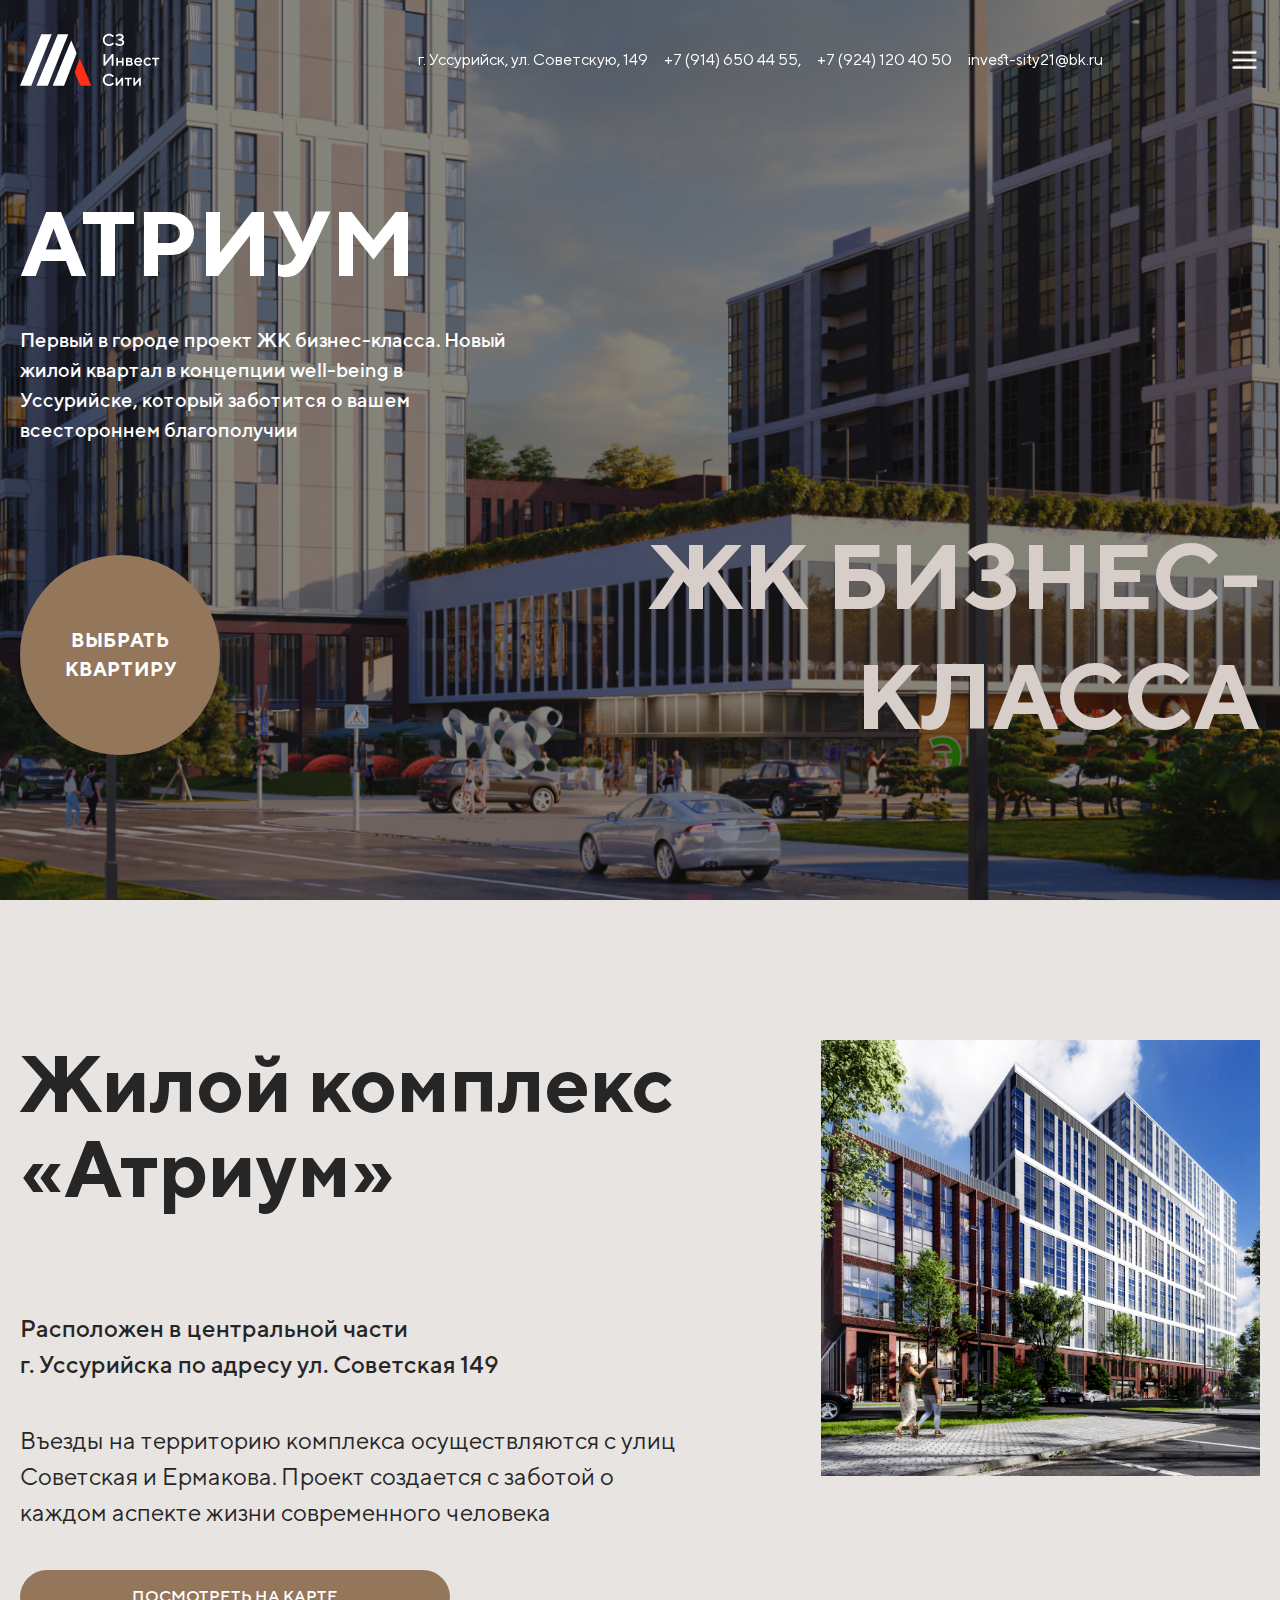
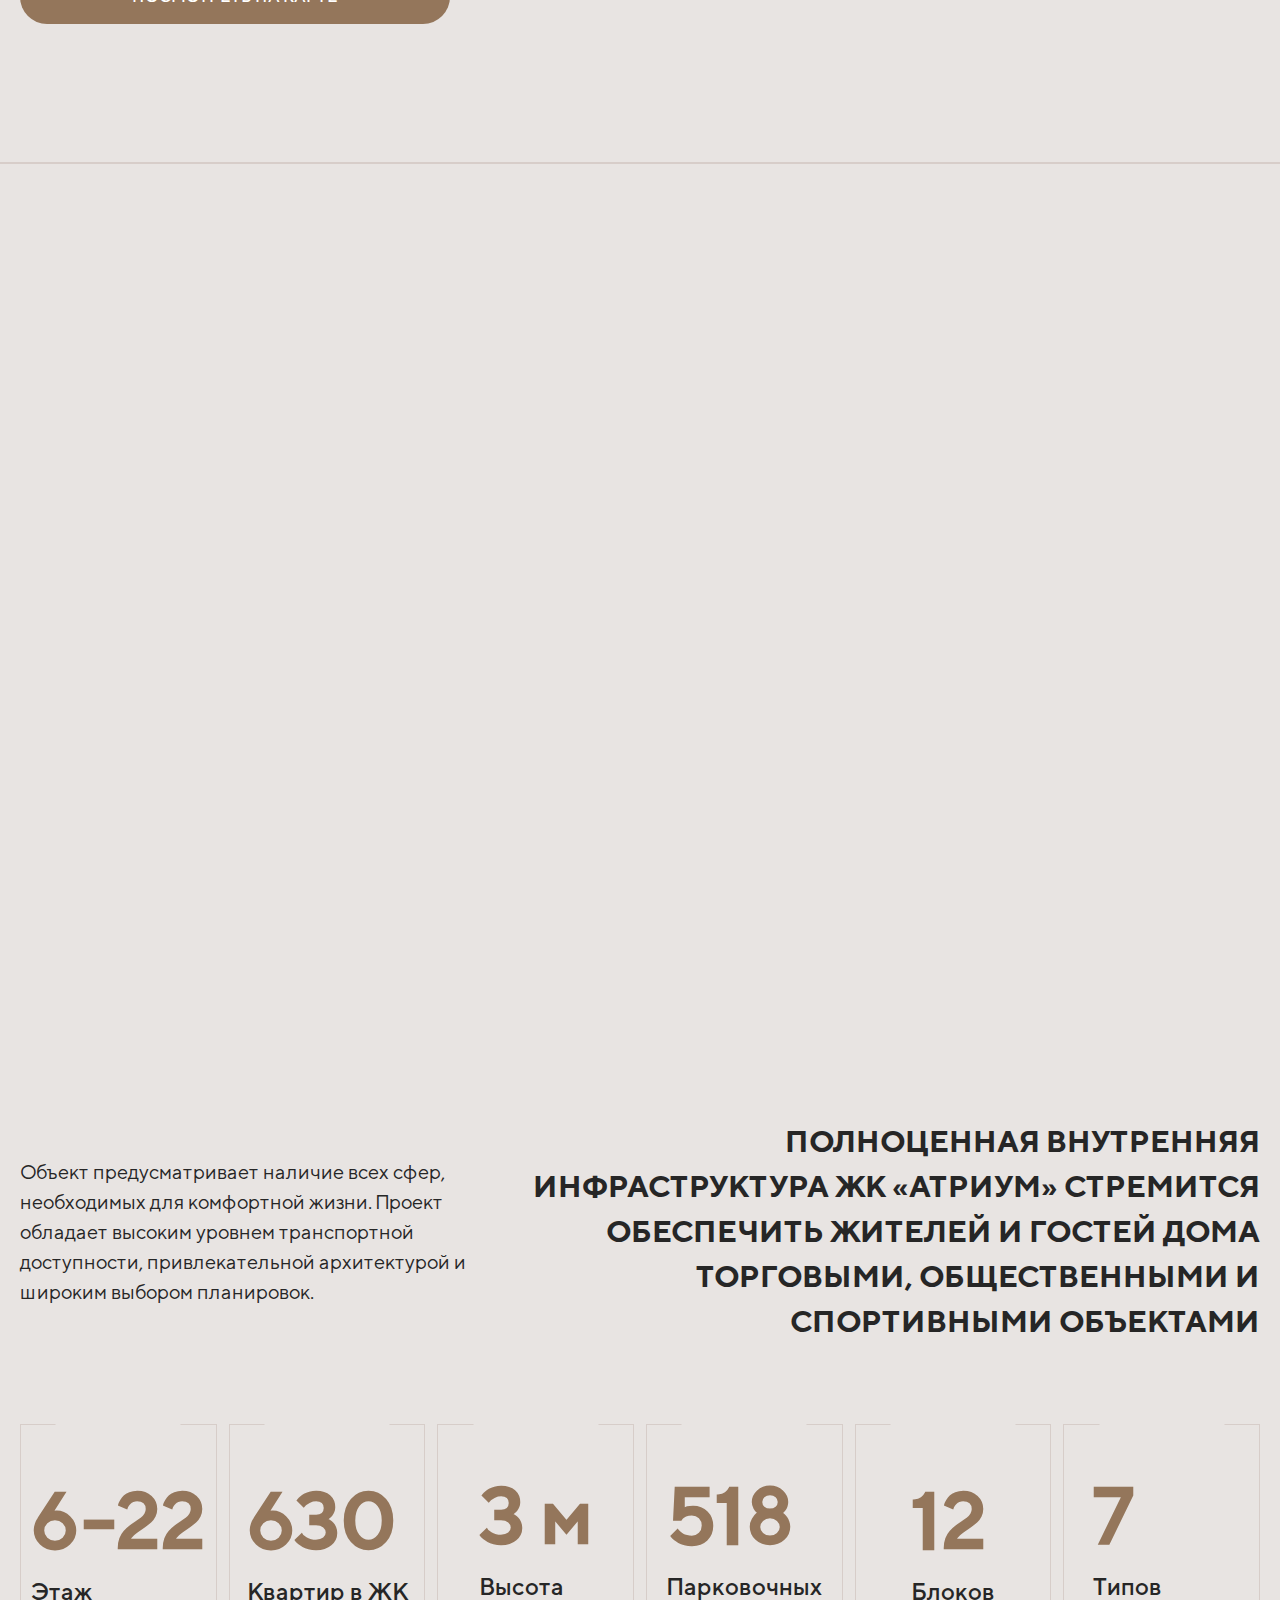
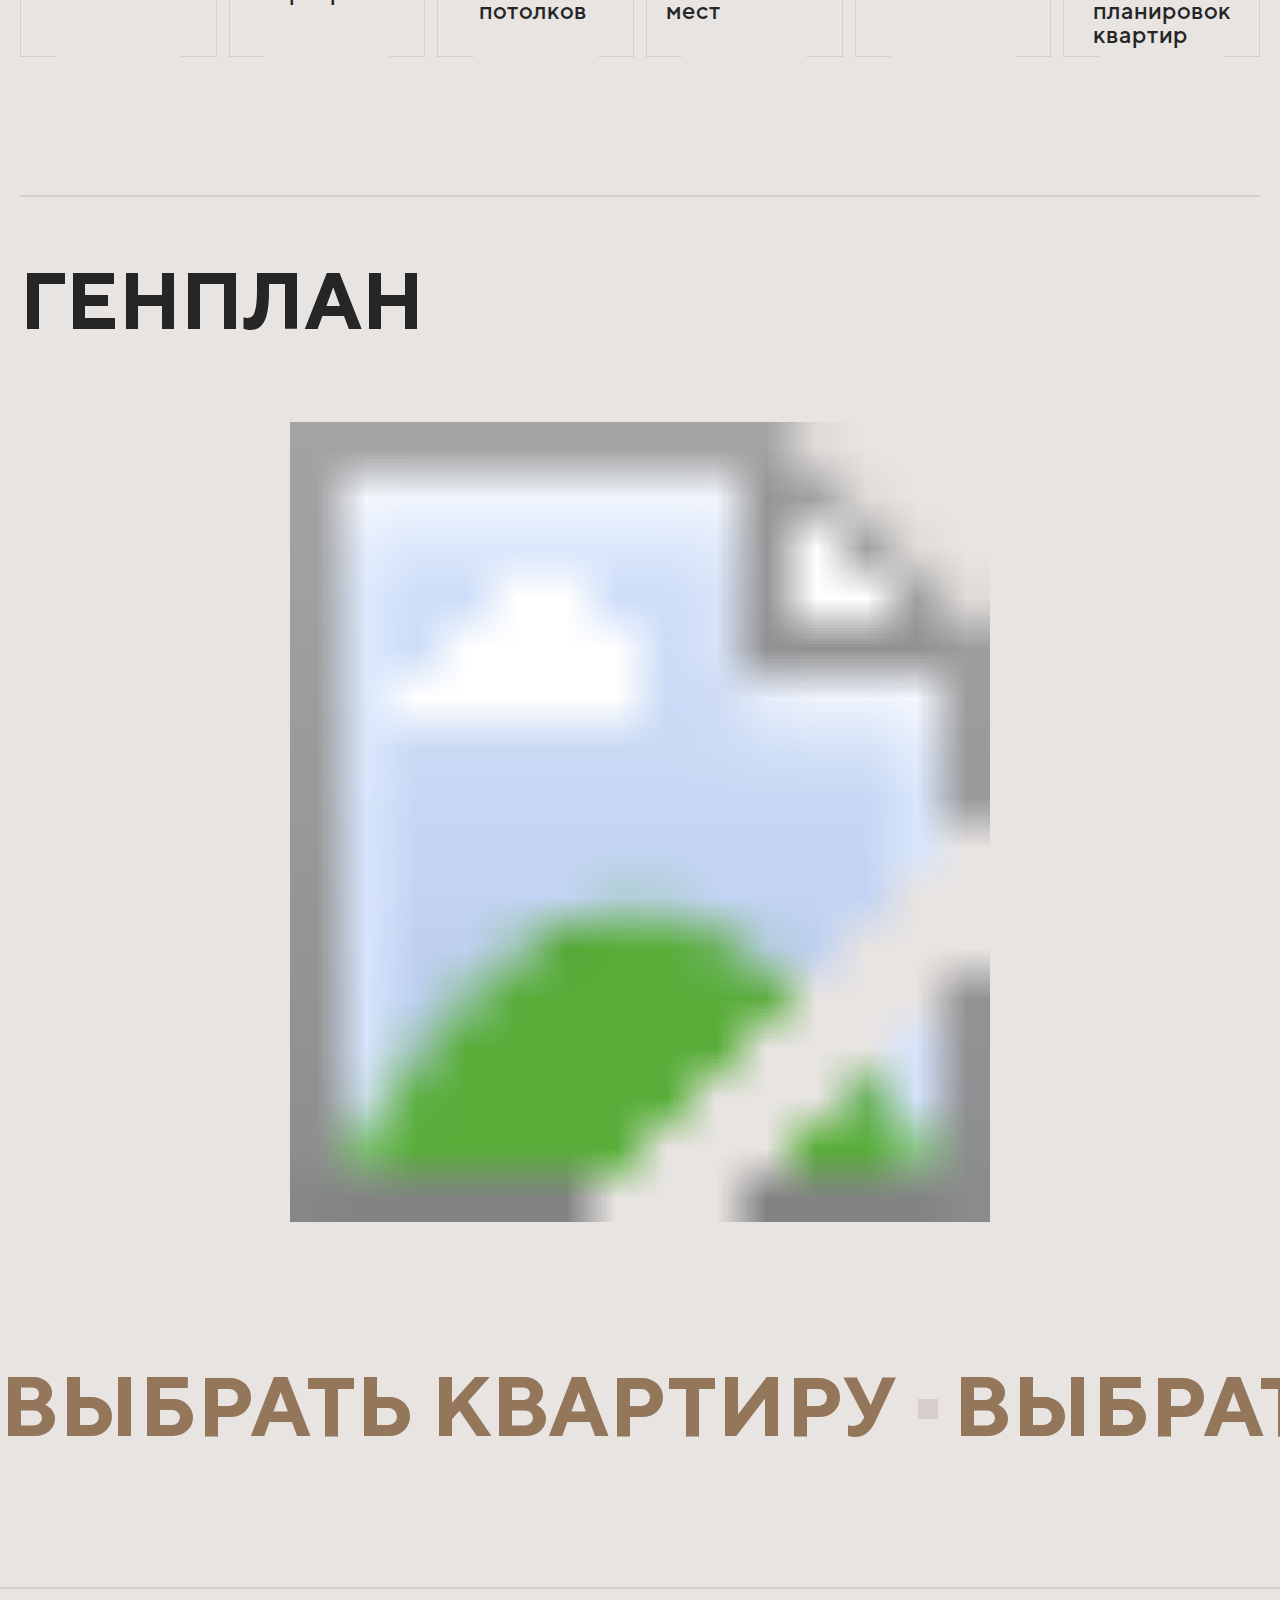
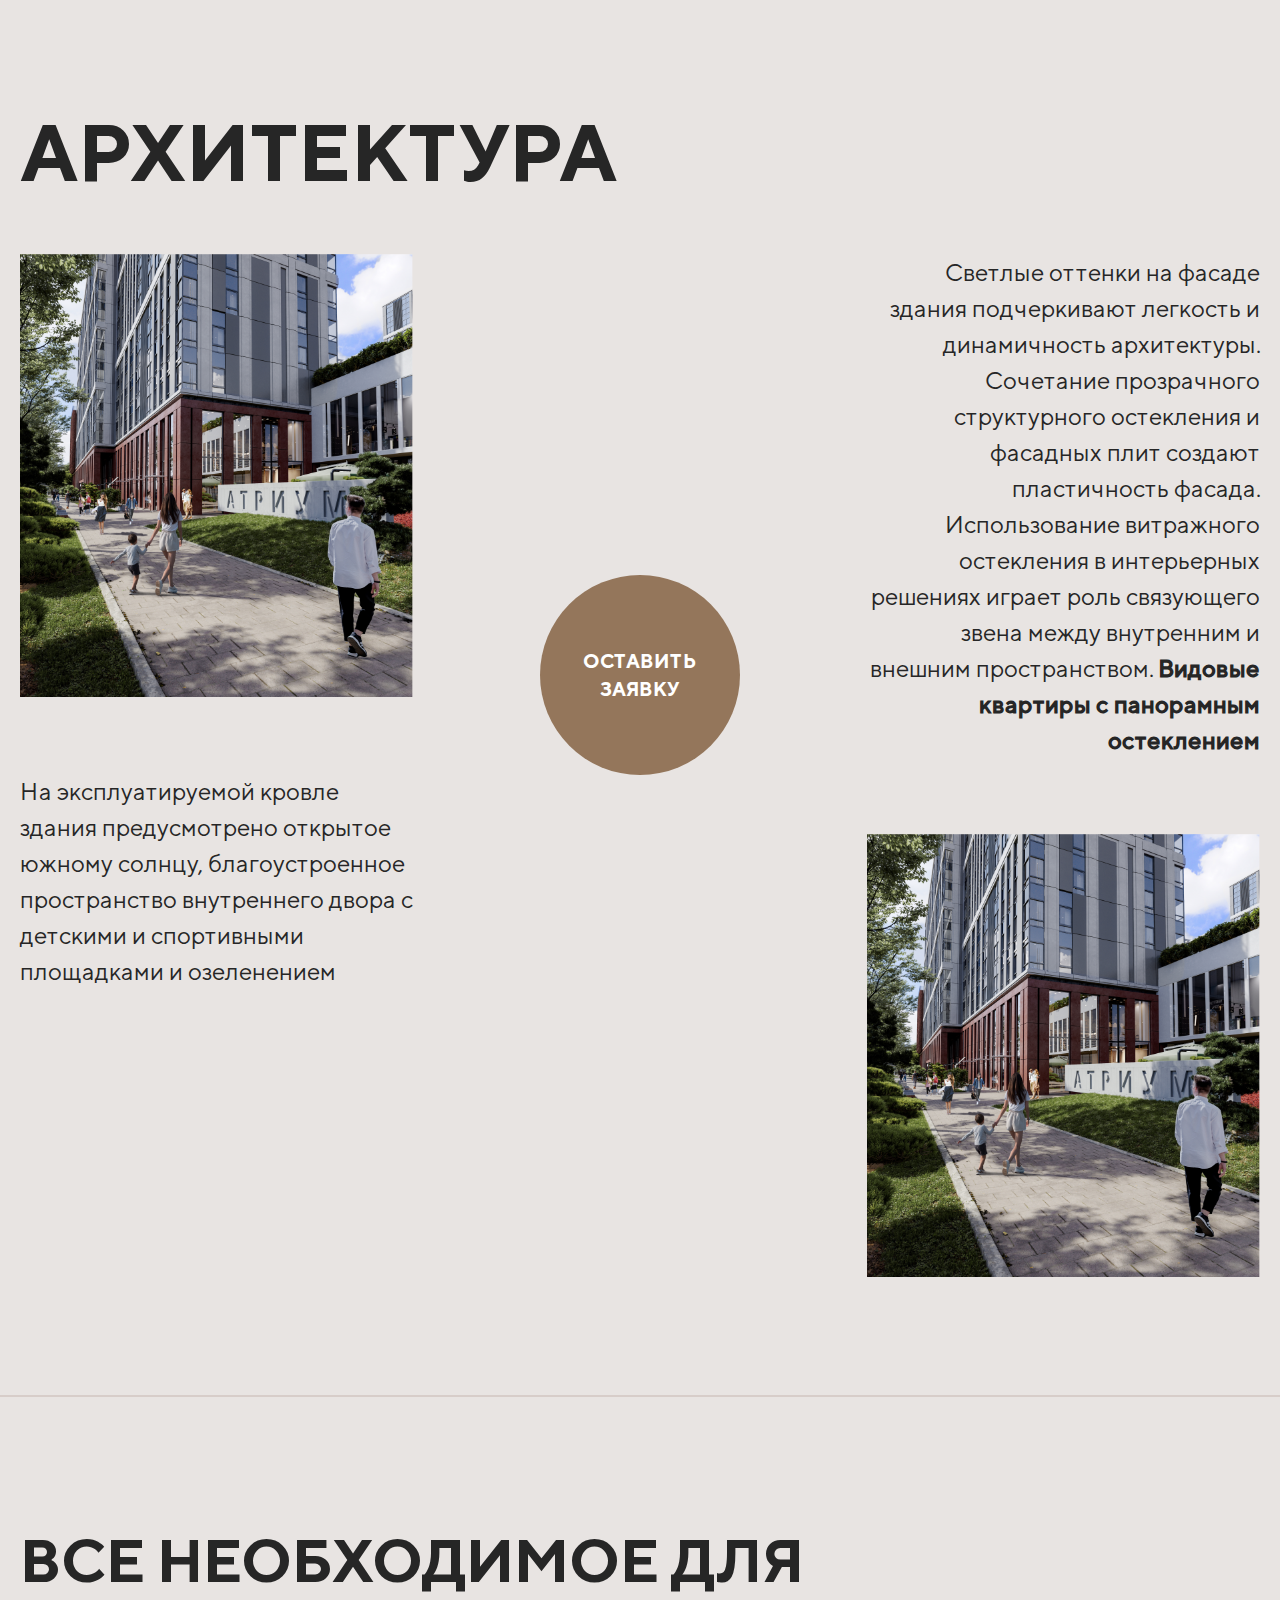
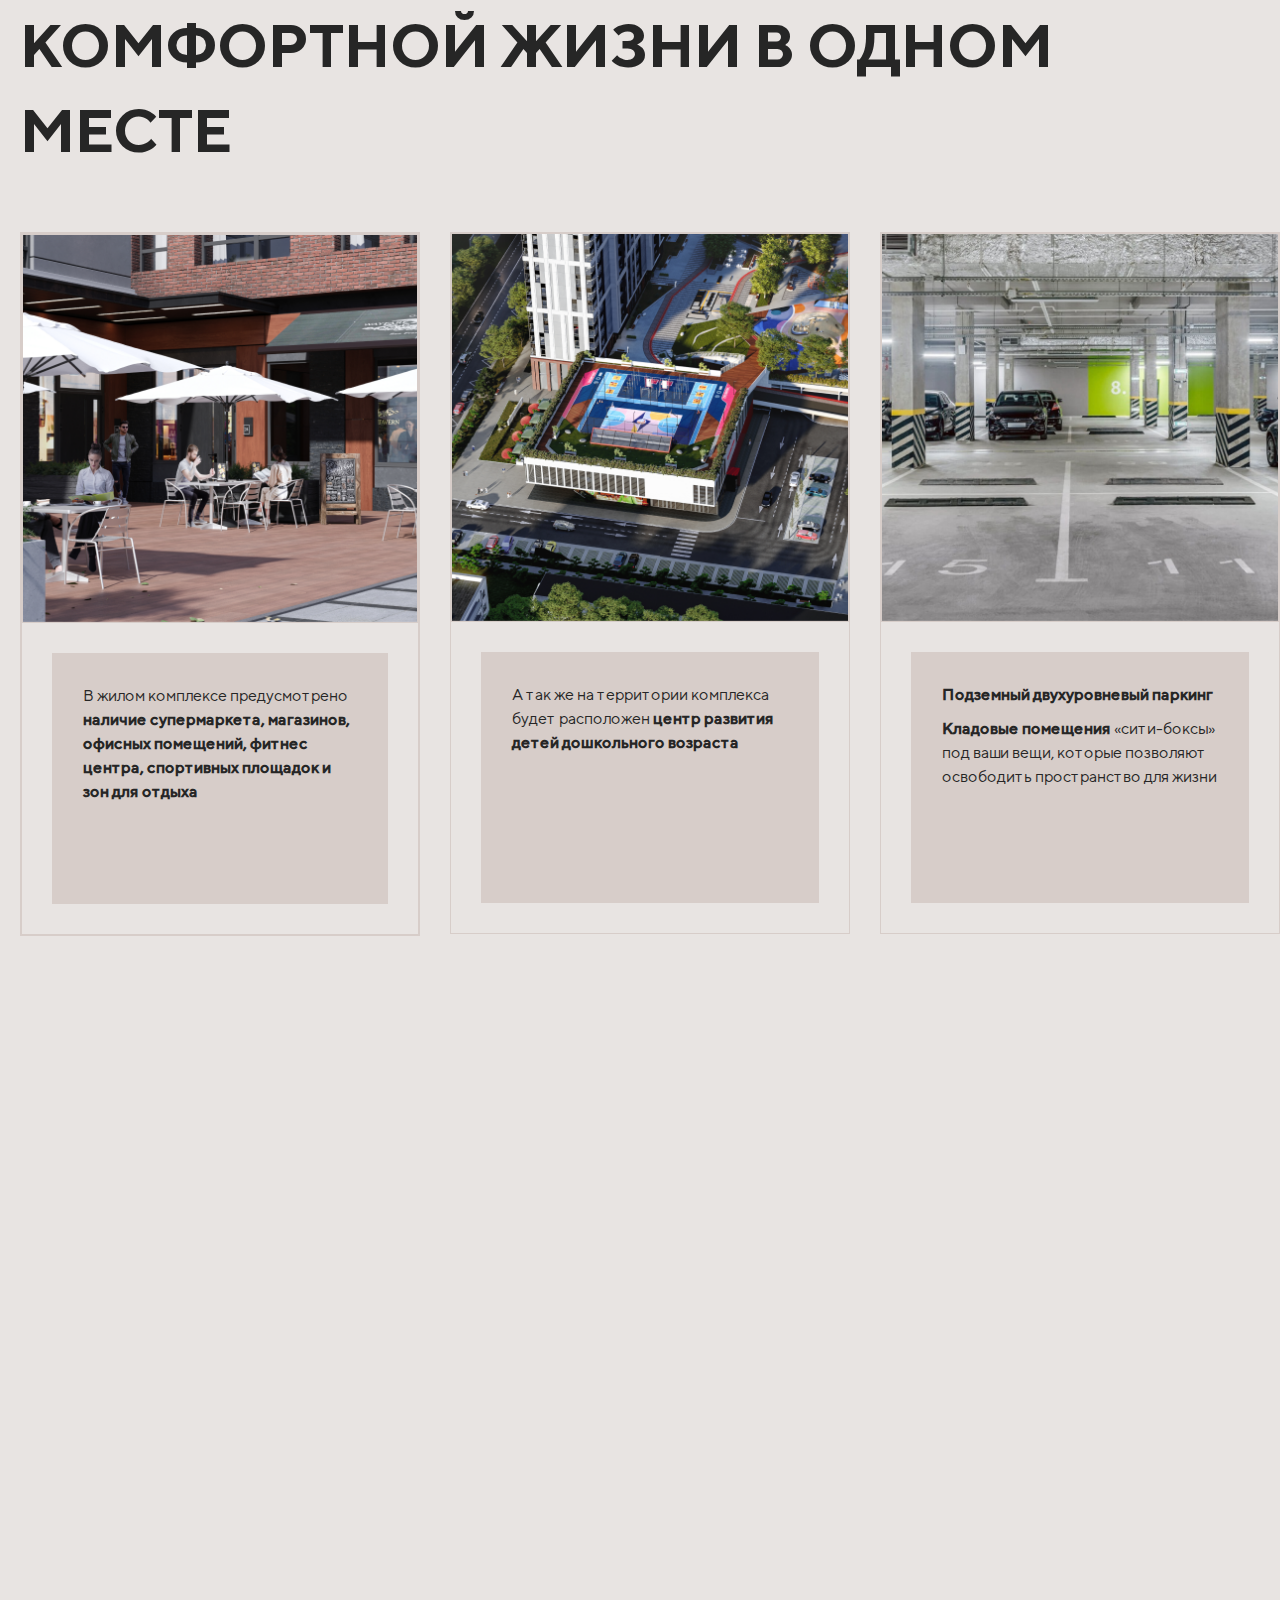
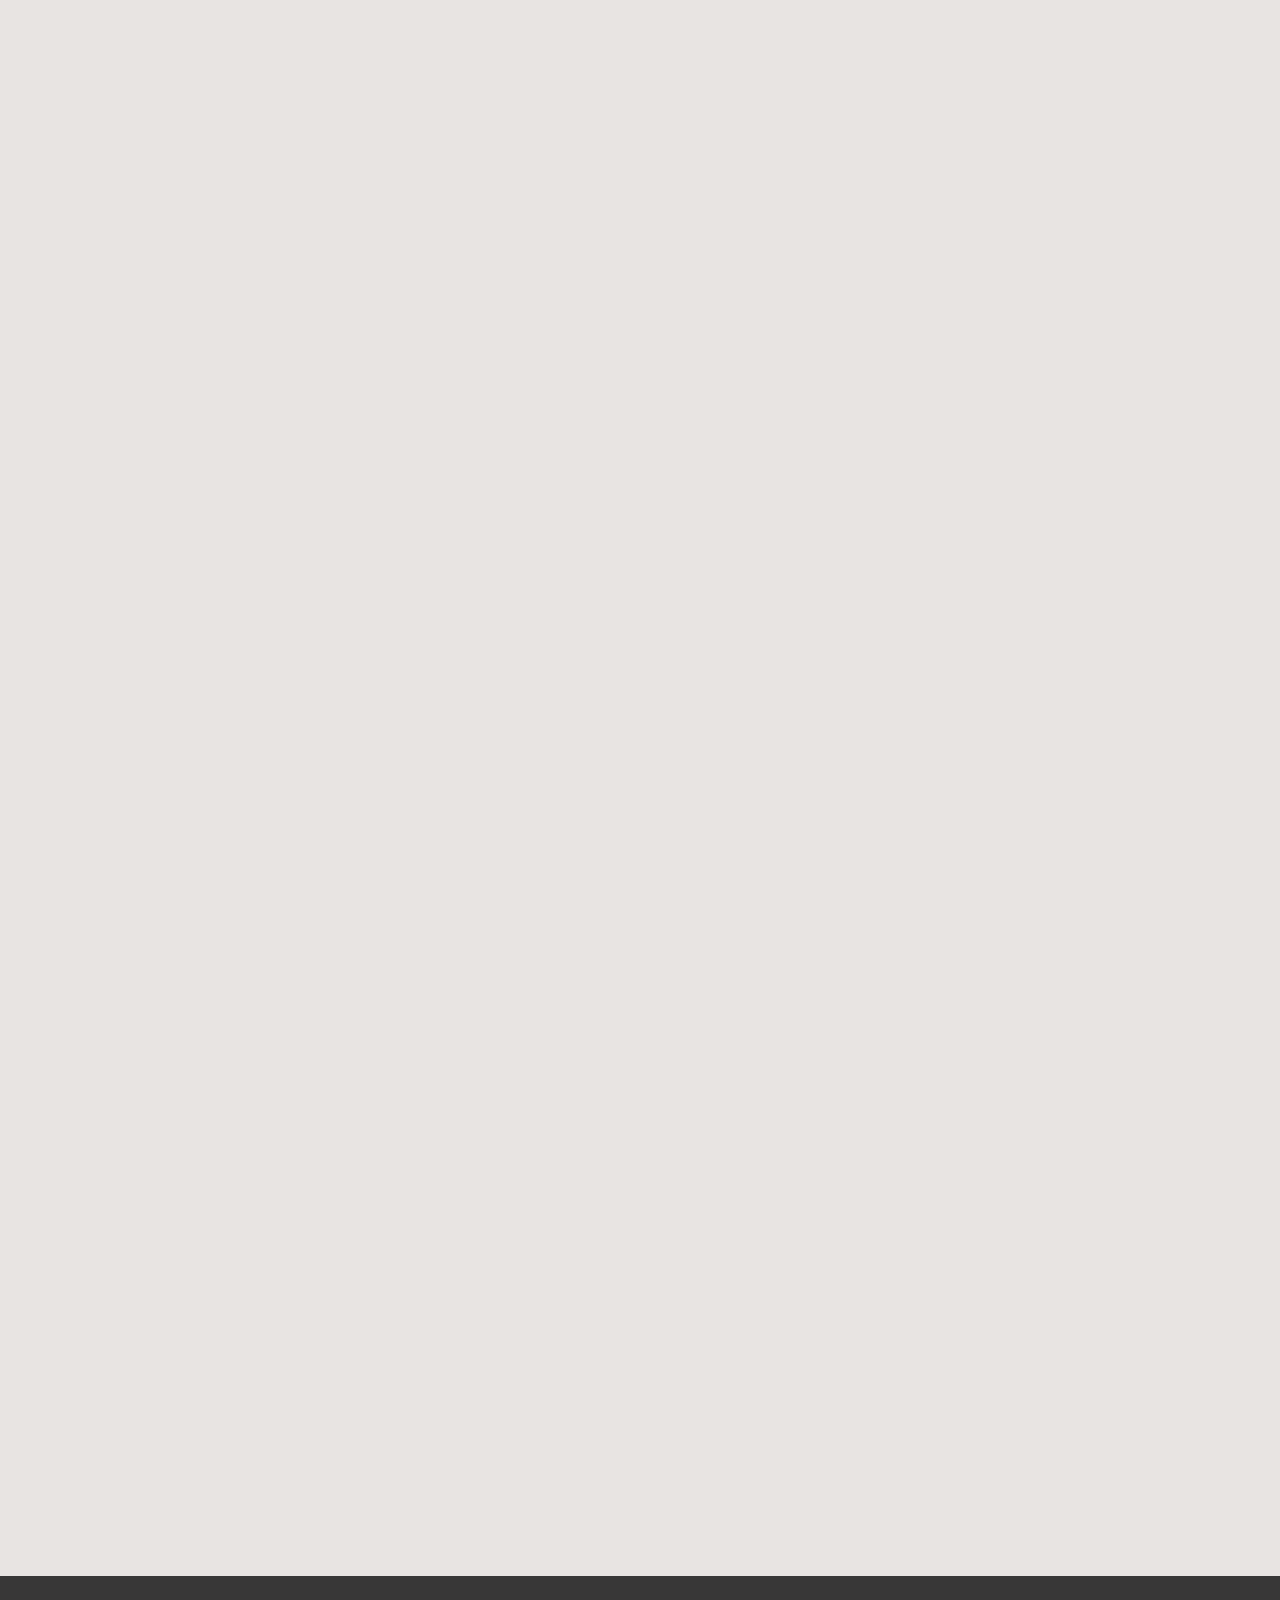
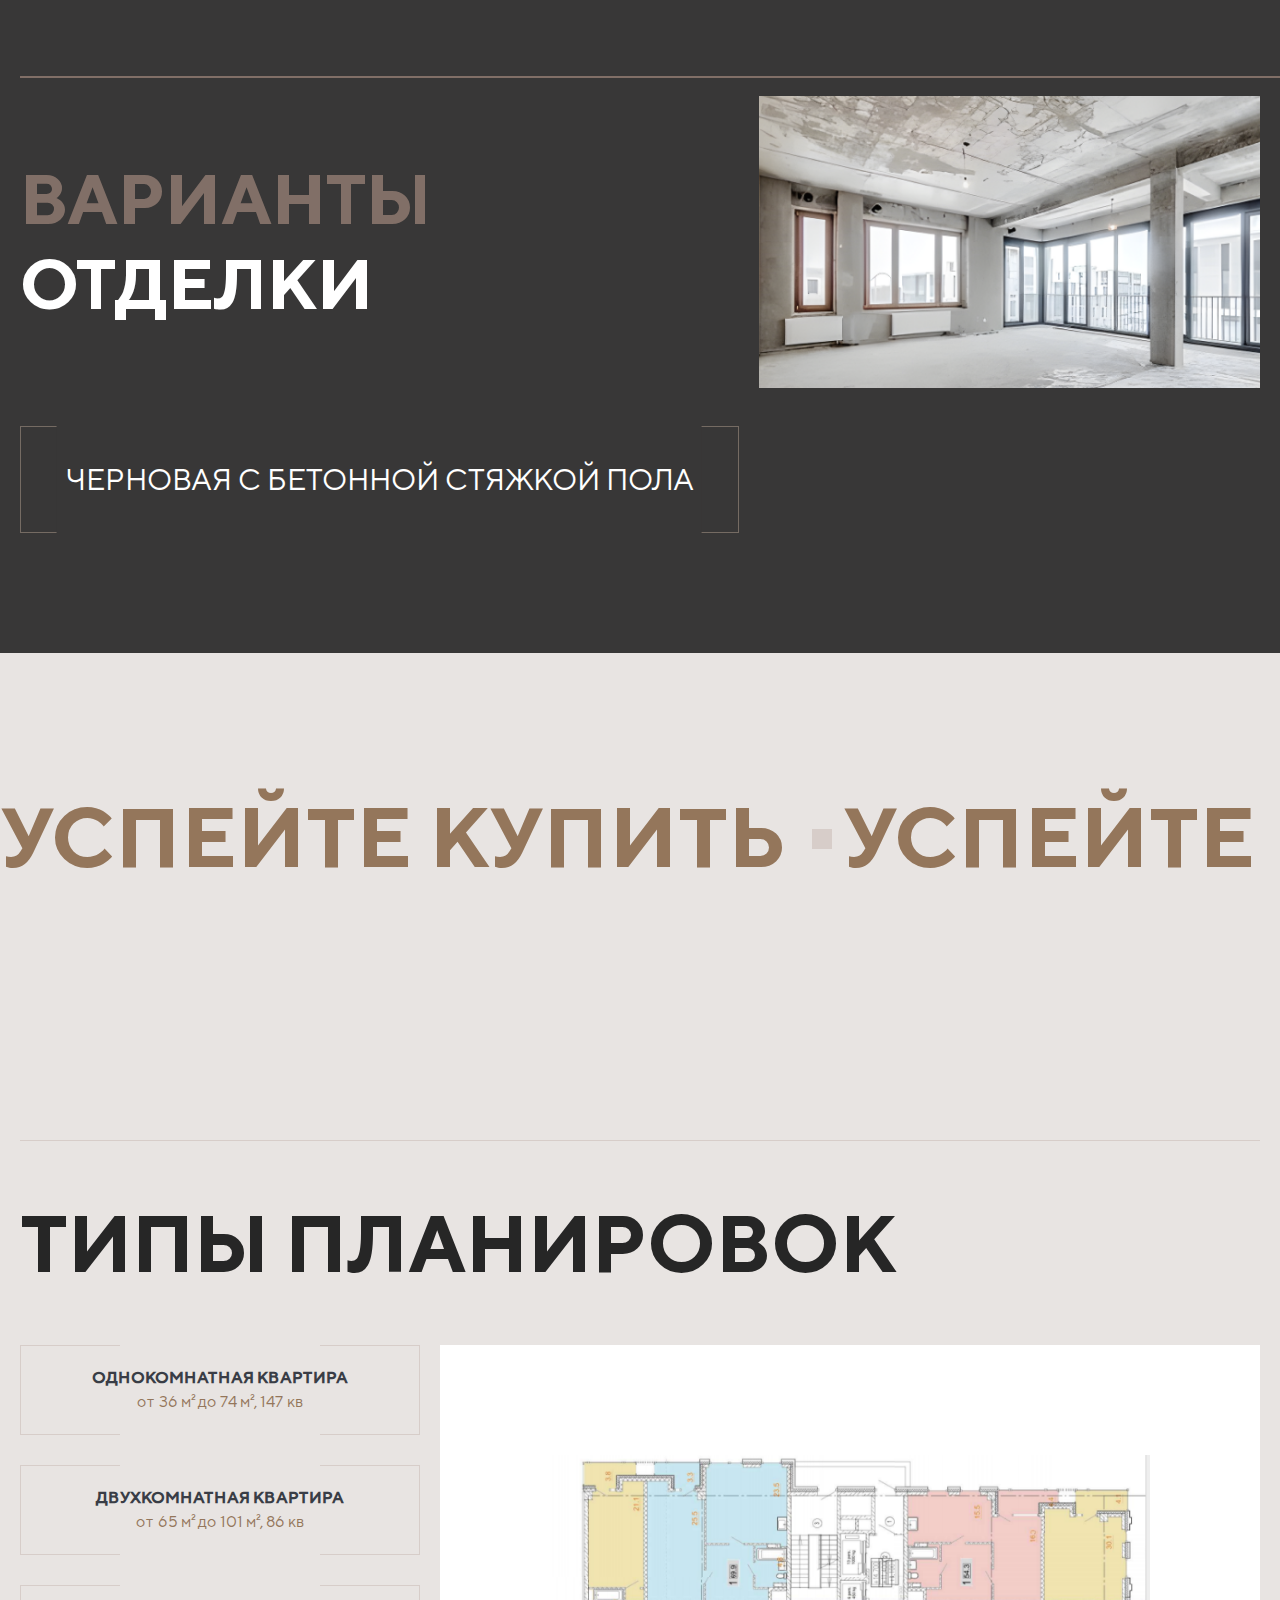
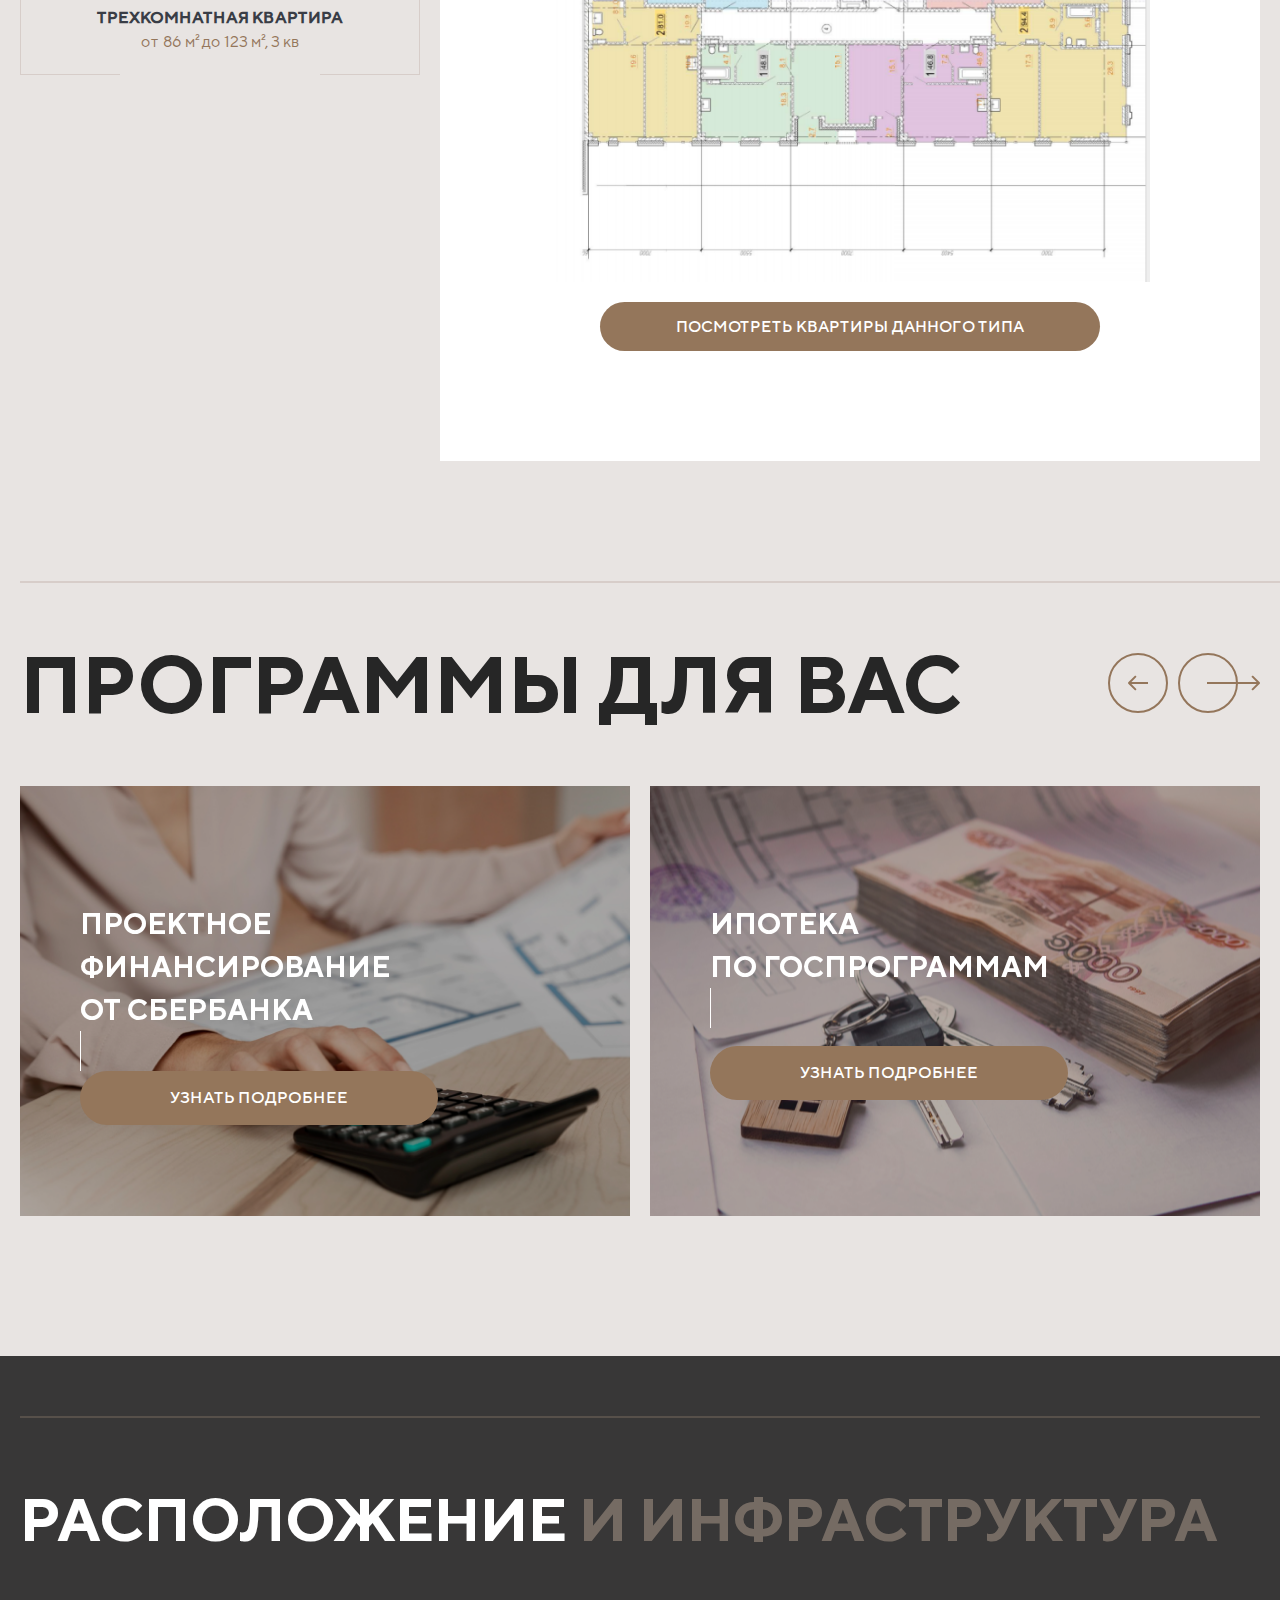
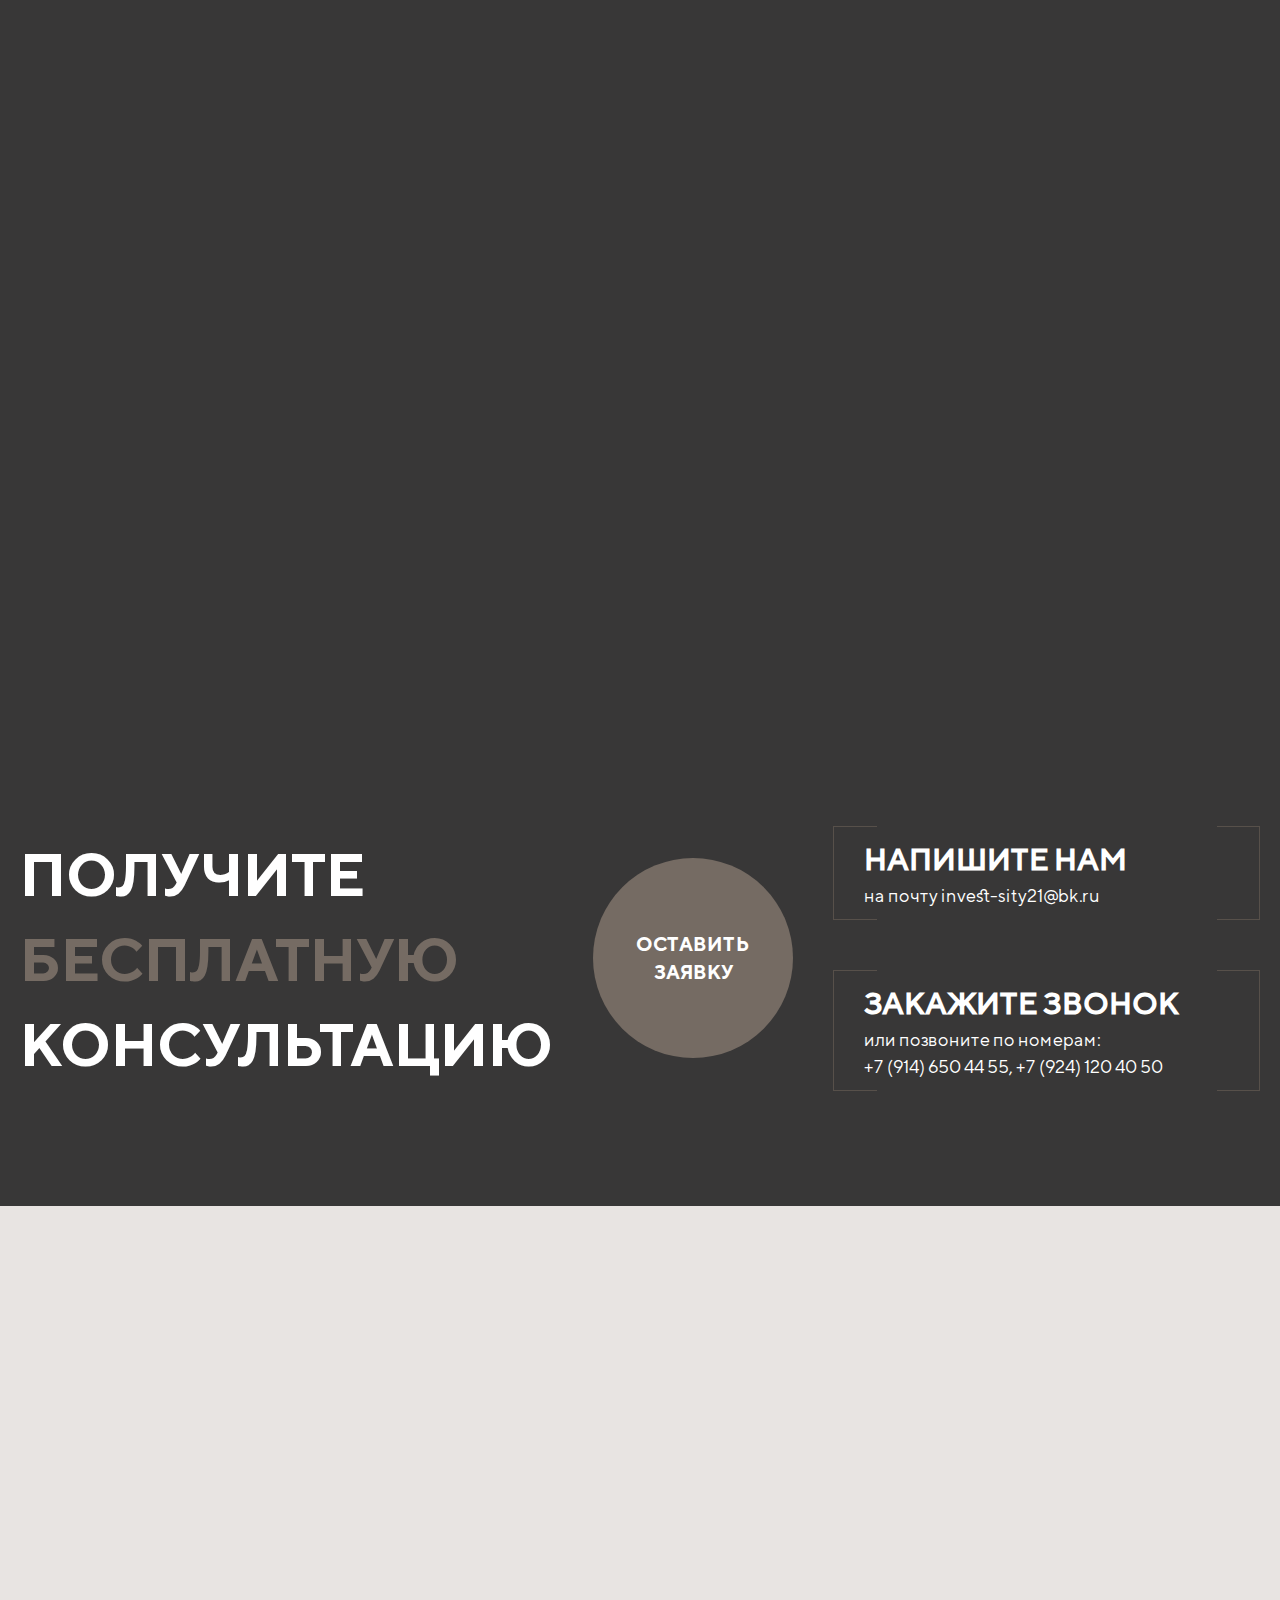
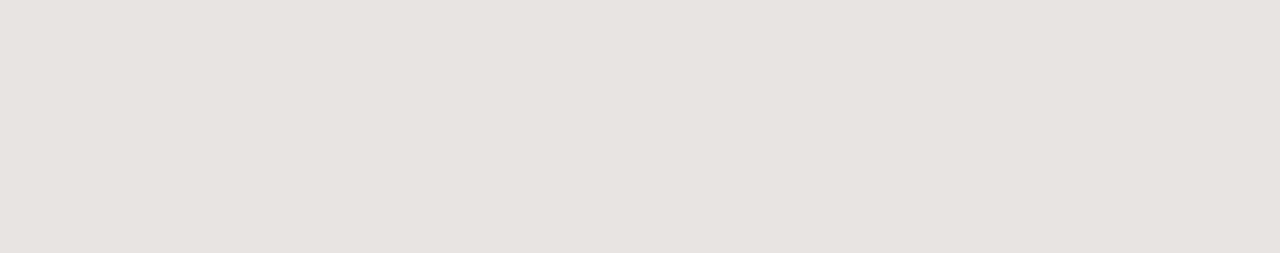
==== index.html @ 661118b0 "feat: закончил секции Контакты" ====
<!DOCTYPE html>
<html lang="ru">

<head>
    <meta charset="UTF-8">
    <meta name="viewport" content="width=device-width, initial-scale=1.0">
    <title>Инвест Сити</title>
    <link rel="shortcut icon" href="favicon.ico" type="image/x-icon">
    <link rel="stylesheet" href="css/swiper-bundle.min.css">
    <link rel="stylesheet" href="css/animate.css">
    <link rel="stylesheet" href="css/baguetteBox.min.css">
    <link rel=" stylesheet" href="css/main.css">
</head>

<body class="wrapper">
    
    <div>
        <header>
            <div class="container md:gap-5 items-center justify-between flex md:pt-[30px] pt-[12px]">

                <div>
                    <a href="index.html">
                        <img class="m-auto md:w-[140px] sm:w-[70x] w-[94px]" src="./src/img/icons/logo-main.svg" alt="Logo">
                    </a>
                </div>
                       
                                    
                        
                <!-- Мобильная кнопка -->
                <div class="btn__menu--mobile bg-red rounded-xl shadow-md shadow-main-black items-center gap-10 md:hidden flex">
                    <button class="flex items-center gap-2 pl-10 pr-2 py-1 rounded">
                        <svg class="h-3 w-3" viewBox="0 0 64 48">
                            <path d="M19,15 L45,15 C70,15 58,-2 49.0177126,7 L19,37"></path>
                            <path d="M19,24 L45,24 C61.2371586,24 57,49 41,33 L32,24"></path>
                            <path d="M45,33 L19,33 C-8,33 6,-2 22,14 L45,37"></path>
                        </svg>
                    </button>   
                </div>

                <div class="mobile-menu">  
                    <div class="container flex md:justify-between justify-evenly md:flex-nowrap flex-wrap text-white">
                        <div>
                            <p class="pb-4">Каталог</p>
                            <ul class="text-gray md:text-base text-xs">
                                <li class="pb-8">
                                    <a href="">Авто с аукционов Японии</a>
                                </li>  
                                <li class="pb-8">
                                    <a href="">Авто с аукционов Кореи</a>
                                </li>  
                                <li class="pb-8">
                                    <a href="">Популярные авто</a>
                                </li>  
                                <li class="pb-8">
                                    <a href="">Авто в наличии</a>
                                </li>  
                                <li class="pb-8">
                                    <a href="">Сейчас на аукционах</a>
                                </li>  
                            </ul>
                        </div>
                        <div>
                            <p class="pb-4">Клиентам</p>
                            <ul class="text-gray md:text-base text-xs">
                                <li class="pb-8">
                                    <a href="#">О компании</a>
                                </li>  
                                <li class="pb-8">
                                    <a href="">Отзывы</a>
                                </li>  
                                <li class="pb-8">
                                    <a href="">Доставка</a>
                                </li>  
                                <li class="pb-8">
                                    <a href="">Выполненные заказы</a>
                                    </li>  
                                <li class="pb-8">
                                <a href="#">
                                    Скачать договор pdf
                                </a>
                                </li>  
                            </ul>
                        </div>
                        <div>
                            <p class="pb-4">Мы в соц.сетях</p>
                            <ul class="flex items-center justify-center gap-4">
                                <li class="pb-8 flex items-center gap-4">
                                    <img src="./src/img/icons_nav/sap.svg" alt="">
                                    <img src="./src/img/icons_nav/tg.svg" alt="">
                                    <img src="./src/img/icons_nav/vk.svg" alt="">
                                    <img src="./src/img/icons_nav/inst.svg" alt="">
                                    <img src="./src/img/icons_nav/youtube.svg" alt="">
                                </li>  
                            </ul>
                        </div>
                    
                        <div>
                            <p class="pb-4">КОНТАКТЫ</p>
                            <ul>
                                <li class="pb-10 pr-8 flex items-center">
                                    <img class="mr-2" src="./src/img/icons_nav/phonw.svg" alt="">
                                    <a href="tel:79020607575">+79020607575, +79020605757</a>
                                </li>
                                <li class="pb-10 pr-8 flex items-center">
                                    <img class="mr-2" src="./src/img/icons_nav/email.svg" alt="">
                                    <a href="mailto:Avtopotencial-DV@mail.ru">Avtopotencial-DV@mail.ru</a>
                                </li>
                                <li class="pb-10  pr-8 flex items-center max-w-xs">
                                    <img class="mr-2" src="./src/img/icons_nav/geo.svg" alt="">
                                    <p>г.  Владивосток, ул. Тухачевского 35 , 2 этаж, т/ц Тухачевский</p>
                                </li>
                                <li class="pb-10 flex items-center">
                                    <img class="mr-2" src="./src/img/icons_nav/clock.svg" alt="">
                                    <p>Пн-Пт 9:00-18:00</p>
                                </li>
                                
                                <li class="">
                                    <button class="bg-red up py-2 px-10 text-white rounded-lg">
                                        Заказать авто
                                    </button>
                                </li>
                            </ul>
                        </div>  
                    </div>
                </div>

            
                <ul class="gap-2 pl-36 hidden md:flex">
                    <li class="mr-2"><a class="text-white">г. Уссурийск, ул. Советскую, 149</a></li>
                    <li class="mr-2"><a class="text-white" href="tel:+79146504455">+7 (914) 650 44 55,</a></li>
                    <li class="mr-2"><a class="text-white" href="tel:+79241204050">+7 (924) 120 40 50</a></li>
                    <li class="mr-2"><a class="text-white" href='mailto:invest-sity21@bk.ru'>invest-sity21@bk.ru</a></li>
                </ul>


                
                 <!-- Меню кнопка -->
                <div class="btn__menu up rounded-xl shadow-md shadow-main-black md:flex hidden">
                    <button class="flex up items-center gap-2 bg-red pl-10 pr-2 py-1 rounded">
                        <svg class="h-6 w-6" viewBox="0 0 64 48">
                            <path d="M19,15 L45,15 C70,15 58,-2 49.0177126,7 L19,37"></path>
                            <path d="M19,24 L45,24 C61.2371586,24 57,49 41,33 L32,24"></path>
                            <path d="M45,33 L19,33 C-8,33 6,-2 22,14 L45,37"></path>
                        </svg>
                    </button>        
                </div>
                                        
                <div class="menu overflow-hidden line__horizontal">
                    <ul class="flex flex-col text-white mt-[30px]">
                        <li class="px-4 mb-4"><a class="md:text-[24px] sm:text-[16px] text-[16px] font-medium hover:text-green transition-colors">О жилом комплексе</a></li>
                        
                        <li class="px-4 mb-4"><a class="md:text-[24px] sm:text-[16px] text-[16px] font-medium hover:text-green transition-colors">Генплан</a></li>
                        
                        <li class="px-4 mb-4"><a class="md:text-[24px] sm:text-[16px] text-[16px] font-medium hover:text-green transition-colors">Архитектура</a></li>
                        
                        <li class="px-4 mb-4"><a class="md:text-[24px] sm:text-[16px] text-[16px] font-medium hover:text-green transition-colors">Инфраструктура</a></li>
                        
                        <li class="px-4 mb-4"><a class="md:text-[24px] sm:text-[16px] text-[16px] font-medium hover:text-green transition-colors">Отделка</a></li>
                        
                        <li class="px-4 mb-4"><a class="md:text-[24px] sm:text-[16px] text-[16px] font-medium hover:text-green transition-colors">Типы планировок</a></li>
                        
                        <li class="px-4 mb-4"><a class="md:text-[24px] sm:text-[16px] text-[16px] font-medium hover:text-green transition-colors">Типы планировок</a></li>
                    </ul>

                    <ul class="gap-2 mt-[30px]">
                        <li class="px-4 mb-[18px]"><a class="text-white">г. Уссурийск, ул. Советскую, 149</a></li>
                        <li class="px-4 mb-[18px]"><a class="text-white font-medium" href="tel:+79146504455">+7 (914) 650 44 55,</a> <a class="text-white font-medium" href="tel:+79241204050">+7 (924) 120 40 50</a></li>
                        <li class="px-4 mb-[18px]"><a class="text-white font-medium" href='mailto:invest-sity21@bk.ru'>invest-sity21@bk.ru</a></li>
                    </ul>

                    <button class="button_main">Выбрать квартиру</button>     
                </div>

                <div class="mask">

                </div>

                
            </div>
        </header>

        <main>
            <h1 class="visually-hidden">Скрытый заголовок</h1>

            <section id="main-section" class="main-bg">
                <div class="container">
                    <div class="main-section__wrapper">
                        <div>
                            <div>
                                <h2 class="title">Атриум</h2>
                            </div>
                            
                            <div>
                                <p class="main__desc">
                                    Первый в городе проект ЖК бизнес-класса. Новый жилой квартал в концепции well-being в Уссурийске, который заботится о вашем всестороннем благополучии
                                </p>
                            </div>
                            
                            <div class="circle__wrapper">
                                <button class="circle__btn">
                                    ВЫБРАТЬ <br> КВАРТИРУ
                                </button>
                            </div>
                        </div>

                        <div>
                            <h2 class="main__title">ЖК бизнес-класса</h2>
                        </div>

                    </div>
                </div>
            </section>

            <section id="info-section-1" class="info-bg">
                <div class="container">
                    <div class="flex justify-between md:gap-[75] gap-[30px] md:flex-row flex-col">

                        <div class="flex flex-col max-w-[771px] w-full order-1">
                            <div class="md:pb-[100px] sm:pb-[75px] pb-[75px]">
                                <h2 class="font-bold md:text-[80px] sm:tex-[40px] text-[30px]">Жилой комплекс «Атриум»</h2> 
                            </div>
                                
                            <div class="flex flex-col gap-[40px] max-w-[666px]">
                                <div>
                                    <p class="font-medium md:text-[24px] sm:text-[16px] text-[16px]">Расположен в центральной части <br>
                                        г. Уссурийска по адресу ул. Советская 149</p>
                                </div>
                                    
                                <div>
                                    <p class=" md:text-[24px] sm:text-[16px] text-[14px]">Въезды на территорию комплекса осуществляются 
                                        с улиц Советская и Ермакова. Проект создается с заботой
                                        о каждом аспекте жизни современного человека</p>
                                </div>
                                    
                                <div>
                                    <button class="button_main">Посмотреть на карте</button>     
                                </div>
                            </div>
                        </div>

                      <div class="md:order-2 order-0">
                        <div class="relative w-full">
                            <img src="./src/img/img/pattern_1.png" class="pattern_1 wow fadeInRight" alt="" data-wow-delay="1s"> 
                            <img src="./src/img/img/info_1.png" class="relative z-[2]" style="z-index: 1;" alt=""> 
                        </div>
                    </div>
                    </div>
                </div>
            </section>


            <section id="map_img">
            </section>

            <section id="info-section-2" class="relative">
                    <img src="./src/img/img/pattern_3.png" class="pattern_3 wow fadeInLeft" alt="" data-wow-delay="1s"> 
                   <div class="container relative" style="z-index: 2;">

                        <div class="flex md:flex-row flex-col justify-between md:items-center items-baseline md:pb-[80px] sm:pb-[40px] pb-[40px] md:pt-[55px] sm:pt-[50px] pt-[30px]">
                            <div class="md:max-w-[466px] max-w-[260px]">
                                <p class="md:text-[20px] sm:text-[14px] text-[14px] font-normal">Объект предусматривает наличие всех
                                сфер, необходимых для комфортной жизни. Проект обладает высоким уровнем транспортной доступности, привлекательной архитектурой 
                                и широким выбором планировок.</p>
                            </div>

                            <div class="max-w-[750px]">
                                <p class="md:text-[30px] sm:text-[20px] text-[20px] font-bold font-Bahnschrift uppercase text-end">Полноценная внутренняя инфраструктура ЖК «Атриум» стремится обеспечить жителей 
                                и гостей дома торговыми, общественными 
                                и спортивными объектами </p>
                            </div>
                        </div>

                        <ul class="info-section-list counter-list">
                            <li>
                                <div>
                                    <p class="counter-stage">6-22</p>
                                    <p>Этаж</p>
                                </div>
                            </li>
                            <li>
                                <div>
                                    <p class="counter-home">630</p>
                                    <p>Квартир в ЖК</p>
                                </div>
                            </li>
                            <li>
                                <div>
                                    <p class="counter-ceil">3 м</p>
                                    <p>Высота <br> потолков</p>
                                </div>
                            </li>
                            <li>
                                <div>
                                    <p class="counter-place">518</p>
                                    <p>Парковочных <br> мест</p>
                                </div>
                            </li>
                            <li>
                                <div>
                                    <p class="counter-blocks">12</p>
                                    <p>Блоков</p>
                                </div>
                            </li>
                            <li>
                                <div>
                                    <p class="counter-type">7</p>
                                    <p>Типов <br> планировок <br> квартир</p>
                                </div>
                            </li>
                        </ul>
                   </div>
            </section>

             <section id="info-section-3">
                   <div class="container">
                      <h2 class="md:text-[80px] sm:text-[40px] text-[31px] uppercase md:pt-[60px] md:pb-[80px] sm:pt-[30px] sm:pb-[30px] pt-[30px] pb-[30px]">Генплан</h2>
                    </div>

                    <svg class="main__svg" viewBox="0 0 1920 1200">
                        <image href="./src/img/img/main__map.png" width="1920" height="1200">
                            <path></path>
                    </svg>
            </section>


            <section id="ticker" class="after relative">
                <img src="./src/img/img/pattern_2.png" class="pattern_2 wow fadeInRight" alt="" data-wow-delay="1s"> 
               <div class="ticker">
                    <div class="ticker__in">
                        <div class="ticker__item">
                            <a href="#popup2" class="popup-link">Выбрать квартиру</a>
                        </div>
                        <div class="ticker__item">
                            <a href="#popup1" class="popup-link">Выбрать квартиру</a>
                        </div>
                        <div class="ticker__item">
                            <a href="#popup1" class="popup-link">Выбрать квартиру</a>
                        </div>
                    </div>
               </div>

               <div class="container" style="height: 1px;"></div>
            </section>

            <section id="architecture" class="relative">
                <div class="container">
                    <h2 class="md:text-[80px] sm:text-[40px] text-[31px] uppercase md:pt-[60px] md:pb-[60px] sm:pt-[30px] sm:pb-[30px] pt-[30px] pb-[30px] relative z-[2]">АРХИТЕКТУРА</h2>

                    <img src="./src/img/img/pattern_4.png" class="pattern_4 wow fadeInLeft" alt="" data-wow-delay="1s"> 

                    <div class="grid md:grid-cols-3 grid-col-1 gap-[30px] relative z-[2]">
                        <div class="flex flex-col gap-[76px] floating ff5">
                            <img src="./src/img/img/Атриум.png" alt="">
                            <p class="md:text-[24px] text-[12px]">На эксплуатируемой кровле здания предусмотрено открытое южному солнцу, благоустроенное пространство внутреннего двора с детскими и спортивными площадками и озеленением</p>
                        </div>
                            
                        <div class="circle__wrapper floating reverse" style="display: flex; justify-content: center; align-items: center;">
                            <button class="circle__btn">
                                ОСТАВИТЬ <br> ЗАЯВКУ
                            </button>
                        </div>
                        

                        <div class="flex flex-col gap-[76px] floating ff5">
                            <p class="text-end md:text-[24px] text-[12px] font-normal">Светлые оттенки на фасаде здания подчеркивают легкость и динамичность архитектуры. Сочетание прозрачного структурного остекления и фасадных плит создают пластичность фасада. Использование витражного остекления в интерьерных решениях играет роль связующего звена между внутренним и внешним пространством. <span class="font-bold">Видовые квартиры с панорамным остеклением</span></p>
                            <img src="./src/img/img/Атриум.png" alt="">
                        </div>
                    </div>
                </div>
            </section>

            <section id="all_for_comfort" class="overflow-hidden relative">
                <div class="container">
                    <h2 class="md:text-[60px] sm:text-[40px] text-[31px] uppercase md:pt-[60px] md:pb-[60px] sm:pt-[30px] sm:pb-[30px] pt-[30px] pb-[30px] relative z-[2]">Все необходимое для комфортной жизни в одном месте</h2>

                    <div class="comfort-wrapper">
                            <div class="relative">
                                <div style="width: -webkit-fill-available;">
                                    <div class="w-full md:h-[389px] h-[250px]">
                                        <img src="src/img/img/comfort3.png" class="object-cover h-full w-full" alt="">
                                    </div>

                                    <div class="p-[30px] h-[311px]">
                                        <div class="bg-biege p-[30px] h-full">
                                            <p>В жилом комплексе предусмотрено <span class="font-bold">наличие супермаркета, магазинов, офисных помещений, фитнес центра, спортивных площадок и зон для отдыха</span></p>
                                        </div>
                                    </div>
                                </div>
                            </div>
                            <div class="relative">
                                <div style="width: -webkit-fill-available;">
                                    <div class="w-full md:h-[389px] h-[250px]">
                                        <img src="src/img/img/comfort5.png" class="object-cover h-full w-full" alt="">
                                    </div>

                                    <div class="p-[30px] h-[311px]">
                                        <div class="bg-biege p-[30px] h-full">
                                            <p>А так же на территории комплекса будет расположен <span class="font-bold">центр развития детей дошкольного возраста</span></p>
                                        </div>
                                    </div>
                                </div>
                            </div>

                            <div class="relative">
                                <div style="width: -webkit-fill-available;">
                                    <div class="w-full md:h-[389px] h-[250px]">
                                        <img src="src/img/img/comfort6.png" class="object-cover h-full w-full" alt="">
                                    </div>

                                    <div class="p-[30px] h-[311px]">
                                        <div class="bg-biege p-[30px] h-full">
                                            <p class="font-bold">Подземный двухуровневый паркинг</p>
                                            <p class="pt-[10px]"><span class="font-bold">Кладовые помещения</span> «сити-боксы» под ваши вещи, которые позволяют освободить пространство для жизни</p>
                                        </div>
                                    </div>
                                </div>
                            </div>

                            <div class="relative">
                                <div style="width: -webkit-fill-available;">
                                    <div class="w-full md:h-[389px] h-[250px]">
                                        <img src="src/img/img/comfort1.png" class="object-cover h-full w-full" alt="">
                                    </div>

                                    <div class="p-[30px] h-[311px]">
                                        <div class="bg-biege p-[30px] h-full">
                                            <p class="pt-[10px]">Собственный <span class="font-bold">центральный парк 1 Га с променадом</span></p>
                                        </div>
                                    </div>
                                </div>
                            </div>

                            <div class="relative">
                                <div style="width: -webkit-fill-available;">
                                    <div class="w-full md:h-[389px] h-[250px]">
                                        <img src="src/img/img/comfort7.png" class="object-cover h-full w-full" alt="">
                                    </div>

                                    <div class="p-[30px] h-[311px]">
                                        <div class="bg-biege p-[30px] h-full">
                                            <p class="pt-[10px]">Одним из удобств, которое доступно жильцам ЖК Атриум является <span class="font-bold">фитнес-центр</span>. Который позволит вам постоянно находится в тонусе и хорошей форме</span></p>
                                        </div>
                                    </div>
                                </div>
                            </div>
                        </div>
                </div>    
            </section>

            <section id="variants">
                <div class="container">
                    <div class="flex gap-[20px]">

                        <div class="flex flex-col ">
                            <div>
                                <h2 class="md:text-[70px] sm:text-[40px] text-[31px] uppercase md:pt-[60px] md:pb-[100px] sm:pt-[30px] sm:pb-[30px] pt-[30px] pb-[30px] relative z-[2]"><span class="text-brown-dark">Варианты</span> <span class="text-white">отделки</span></h2>
                            </div>
                            
                            <div>
                                <p class="uppercase text-white md:text-[30px] text-[14px] custom__text--type">Черновая с бетонной стяжкой пола</p>
                            </div>
                        </div>
                        
                        <div class="relative z-[2] floating ff9">
                            <img src="./src/img/img/Bitmap.png" alt="">
                        </div>
                    </div>

                    <img src="./src/img/img/pattern_5.png" class="pattern_5 wow fadeInRight" alt="" data-wow-delay="1s"> 

                </div>
            </section>

            <section id="ticker" class="relative z-[2]">
                <img src="./src/img/img/pattern_8.png" class="pattern_8 wow fadeInLeft" alt="" data-wow-delay="1s"> 
                <img src="./src/img/img/pattern_6.png" class="pattern_6 wow fadeInLeft" alt="" data-wow-delay="1s"> 
               <div class="ticker">
                    <div class="ticker__in">
                        <div class="ticker__item">
                            <a href="#popup2" class="popup-link">Успейте купить</a>
                        </div>
                        <div class="ticker__item">
                            <a href="#popup1" class="popup-link">Успейте купить</a>
                        </div>
                        <div class="ticker__item">
                            <a href="#popup1" class="popup-link">Успейте купить</a>
                        </div>
                    </div>
               </div>

               <div class="container" style="height: 1px;"></div>
            </section>

            <section id="type" class="relative">
                <div class="container">
                    <h2 class="md:text-[80px] sm:text-[40px] text-[31px] uppercase md:pt-[60px] md:pb-[60px] sm:pt-[30px] sm:pb-[30px] pt-[30px] pb-[30px] relative z-[2]">Типы планировок</h2>

                    <div class="flex md:flex-row flex-col gap-[20px] justify-between">
                        <div class="flex flex-col gap-[30px] w-full max-w-[400px]">
                            <div class="relative">
                                <button class="button_main_variant">
                                    <div class="uppercase font-bold">
                                        ОДНОКОМНАТНАЯ КВАРТИРА 
                                    </div>
                                    <div>
                                        от 36 м² до 74 м², 147 кв
                                    </div>
                                </button>
                            </div>


                            <div class="relative">
                                <button class="button_main_variant">
                                    <div class="uppercase font-bold">
                                        ДВУХКОМНАТНАЯ квартира 
                                    </div>
                                    <div>
                                       от 65 м² до 101 м², 86 кв
                                    </div>
                                </button>
                            </div>


                            <div class="relative">
                                <button class="button_main_variant">
                                    <div class="uppercase font-bold">
                                        ТРЕХКОМНАТНАЯ квартира
                                    </div>
                                    <div>
                                        от 86 м² до 123 м², 3 кв
                                    </div>
                                </button>
                            </div>
                           
                        </div>

                        <div class="md:p-[110px] p-[20px] bg-white">
                            <img src="./src/img/img/map__type.png" alt="">
                            <div class="text-center pt-[20px]">
                                <button class="button_main button_main--watch w-full">Посмотреть квартиры данного типа</button>
                            </div>
                        </div>
                    </div>
                </div>
            </section>

            <section id="programs" class="relative">
                <div class="container overflow-hidden">
                    <div class="flex justify-between items-center">
                        <div>
                            <h2 class="md:text-[80px] sm:text-[40px] text-[31px] uppercase md:pt-[60px] md:pb-[60px] sm:pt-[30px] sm:pb-[30px] pt-[30px] pb-[30px] relative z-[2]">программы для вас</h2>
                        </div>
                        
                        <div class="flex gap-[10px]">
                            <button class="program-slide-prev">
                                <svg width="60" height="60" viewBox="0 0 60 60" fill="none" xmlns="http://www.w3.org/2000/svg">
                                    <circle cx="30" cy="30" r="29" transform="matrix(-1 0 0 1 60 0)" stroke="#94765B" stroke-width="2"/>
                                    <path d="M39 31H40V29H39V31ZM20.2929 29.2929C19.9024 29.6834 19.9024 30.3166 20.2929 30.7071L26.6569 37.0711C27.0474 37.4616 27.6805 37.4616 28.0711 37.0711C28.4616 36.6805 28.4616 36.0474 28.0711 35.6569L22.4142 30L28.0711 24.3431C28.4616 23.9526 28.4616 23.3195 28.0711 22.9289C27.6805 22.5384 27.0474 22.5384 26.6569 22.9289L20.2929 29.2929ZM39 29L21 29V31L39 31V29Z" fill="#94765B"/>
                                </svg>
                            </button>

                            <button class="program-slide-next">
                                <svg width="82" height="60" viewBox="0 0 82 60" fill="none" xmlns="http://www.w3.org/2000/svg">
                                    <circle cx="30" cy="30" r="29" stroke="#94765B" stroke-width="2"/>
                                    <path d="M30 29H29V31H30V29ZM81.7071 30.7071C82.0976 30.3166 82.0976 29.6834 81.7071 29.2929L75.3431 22.9289C74.9526 22.5384 74.3195 22.5384 73.9289 22.9289C73.5384 23.3195 73.5384 23.9526 73.9289 24.3431L79.5858 30L73.9289 35.6569C73.5384 36.0474 73.5384 36.6805 73.9289 37.0711C74.3195 37.4616 74.9526 37.4616 75.3431 37.0711L81.7071 30.7071ZM30 31H81V29H30V31Z" fill="#94765B"/>
                                </svg>

                            </button>
                        </div>
                    </div>

                    <div class="swiper-program">
                        <div class="program-item">
                            <div class="swiper-wrapper">
                                <div class="swiper-slide ">
                                    <div style="background-image: url('src/img/img/swiper1.png'); background-position: center; background-repeat: no-repeat; background-size: cover;" class="h-[430px] md:py-[116px] md:px-[60px] py-[44px] px-[44px] flex flex-col justify-between gap-[40px]">
                                        <p>Проектное финансирование <br> от сбербанка</p>
                                        <button class="button_main button_main__podrobnee">Узнать подробнее</button>
                                    </div>
                                </div>

                                <div class="swiper-slide">
                                    <div style="background-image: url('src/img/img/swiper2.png'); background-position: center; background-repeat: no-repeat;" class="h-[430px] py-[116px] px-[60px] flex flex-col gap-[40px] justify-between">
                                        <p>Ипотека <br> по госпрограммам</p>
                                        <button class="button_main button_main__podrobnee">Узнать подробнее</button>
                                    </div>
                                </div>

                                <div class="swiper-slide">
                                    <div style="background-image: url('src/img/img/swiper2.png'); background-position: center; background-repeat: no-repeat;" class="h-[430px] py-[116px] px-[60px] flex flex-col gap-[40px]">
                                        <p>Ипотека по госпрограммам</p>
                                        <button class="button_main button_main__podrobnee">Узнать подробнее</button>
                                    </div>
                                </div>

                              
                            </div>
                        </div>
                    </div>

                </div>
                <img src="./src/img/img/pattern_7.png" class="pattern_7 wow fadeInRight" alt="" data-wow-delay="1s"> 
            </section>

            <section id="location" class="relative">
                <div class="container overflow-hidden">
                    <h2 class="md:text-[60px] sm:text-[40px] text-[31px] uppercase md:pt-[60px] md:pb-[60px] sm:pt-[30px] sm:pb-[30px] pt-[30px] pb-[30px] relative z-[2]"><span class="text-white">Расположение</span><span class="text-brown-custom"> и инфраструктура</span></h2>


                   <iframe class="z-[2] relative" src="https://yandex.ru/map-widget/v1/?ll=131.943102%2C43.813264&mode=search&ol=geo&ouri=ymapsbm1%3A%2F%2Fgeo%3Fdata%3DCgo0NjAzNzQyNTAzEmPQoNC-0YHRgdC40Y8sINCf0YDQuNC80L7RgNGB0LrQuNC5INC60YDQsNC5LCDQo9GB0YHRg9GA0LjQudGB0LosINCh0L7QstC10YLRgdC60LDRjyDRg9C70LjRhtCwLCAxNDkiCg1v8QNDFchAL0I%2C&z=17" width="100%" height="630" ></iframe>

                </div>
                <img src="./src/img/img/pattern_9.png" class="pattern_9 wow fadeInRight" alt="" data-wow-delay="1s"> 
            </section>

              <section id="contacts" class="relative">
                <div class="container overflow-hidden">
                    <div class="flex md:flex-row flex-col justify-between items-center gap-[40px]">
                        <div>
                            <h2 class="md:text-[60px] sm:text-[40px] text-[31px] uppercase md:pt-[60px] md:pb-[60px] sm:pt-[30px] sm:pb-[30px] pt-[30px] pb-[30px] relative z-[2] flex flex-col">
                                <span class="text-white">
                                    Получите
                                </span>
                                
                                <span class="text-brown-custom">
                                    бесплатную
                                </span>
                                <span class="text-white">
                                    консультацию
                                </span> 
                            </h2>
                        </div>

                        <div class="circle__wrapper">
                            <button class="circle__btn circle__btn--contacts">
                               ОСТАВИТЬ <br> ЗАЯВКУ
                            </button>
                        </div>

                        <div class="flex flex-col gap-[50px] max-w-[467px] w-full">
                            <div class="custom__text--contacts relative">
                                <p class="text-white uppercase font-bold md:text-[30px] text-[20px]">
                                    Напишите нам
                                </p>
                                <p class="text-white md:text-[18px] text-[14px]">
                                    на почту invest-sity21@bk.ru
                                </p>
                            </div>
                            <div class="custom__text--contacts relative">
                                <p class="text-white uppercase font-bold md:text-[30px] text-[20px]">
                                    Закажите звонок   
                                </p>
                                <p class="text-white md:text-[18px] text-[14px]">
                                    или позвоните по номерам:
                                </p>
                                <p class="text-white md:text-[18px] text-[14px]">
                                    +7 (914) 650 44 55, +7 (924) 120 40 50
                                </p>
                            </div>
                        </div>
                    </div>
                </div>
            </section>

        </main>

        <footer class="footer page-section-3 bg-black pb-10 pt-10 wow fadeInUp" data-wow-delay="0.2s">
            <a href="index.html">
                <img class="m-auto md:w-60 w-44  my-10" src="./src/img/logo.png" alt="Logo">
            </a>
            <div class="container flex md:justify-between justify-evenly md:flex-nowrap flex-wrap text-white">
                <div>
                    <p class="pb-4">Мы в соц.сетях</p>
                    <ul class="flex items-center justify-center gap-4">
                        <li class="pb-8 flex items-center gap-4">
                            <img src="./src/img/icons_nav/sap.svg" alt="">
                            <img src="./src/img/icons_nav/tg.svg" alt="">
                            <img src="./src/img/icons_nav/vk.svg" alt="">
                            <img src="./src/img/icons_nav/inst.svg" alt="">
                            <img src="./src/img/icons_nav/youtube.svg" alt="">
                        </li>  
                    </ul>
                </div>
                <div>
                    <p class="pb-4">Каталог</p>
                    <ul class="text-gray md:text-base text-xs">
                        <li class="pb-8">
                            Авто с аукционов Японии
                        </li>  
                        <li class="pb-8">
                            Авто с аукционов Кореи
                        </li>  
                        <li class="pb-8">
                            Популярные авто
                        </li>  
                        <li class="pb-8">
                            Авто в наличии
                        </li>  
                        <li class="pb-8">
                            Сейчас на аукционах
                        </li>  
                    </ul>
                </div>
                <div>
                    <p class="pb-4">Клиентам</p>
                    <ul class="text-gray md:text-base text-xs">
                        <li class="pb-8">
                            О компании
                        </li>  
                        <li class="pb-8">
                            Отзывы
                        </li>  
                        <li class="pb-8">
                            Доставка
                        </li>  
                        <li class="pb-8">
                            Выполненные заказы
                        </li>  
                        <li class="pb-8">
                            <a href="">
                                Скачать договор pdf
                            </a>
                            
                        </li>  
                    </ul>
                </div>
                <div>
                    <p class="pb-4">КОНТАКТЫ</p>
                    <ul>
                        <li class="pb-10 pr-8 flex items-center">
                            <img class="mr-2" src="./src/img/icons_nav/phonw.svg" alt="">
                            <a href="tel:79020607575">+79020607575, +79020605757</a>
                        </li>
                        <li class="pb-10 pr-8 flex items-center">
                            <img class="mr-2" src="./src/img/icons_nav/email.svg" alt="">
                            <a href="mailto:Avtopotencial-DV@mail.ru">Avtopotencial-DV@mail.ru</a>
                        </li>
                        <li class="pb-10  pr-8 flex items-center max-w-xs">
                            <img class="mr-2" src="./src/img/icons_nav/geo.svg" alt="">
                            <p>г.  Владивосток, ул. Тухачевского 35 , 2 этаж, т/ц Тухачевский</p>
                        </li>
                        <li class="pb-10 flex items-center">
                            <img class="mr-2" src="./src/img/icons_nav/clock.svg" alt="">
                            <p>Пн-Пт 9:00-18:00</p>
                        </li>
                        
                        <li class="">
                            <button class="bg-red up py-2 px-10 text-white rounded-lg">
                                Заказать авто
                            </button>
                        </li>
                    </ul>
                </div>  
            </div>

            <div class="container">
                <div class="flex items-center justify-between text-gray pt-10">
                    <div class="md:text-sm text-xs">
                        Компания «Автопотенциал-ДВ»
                    </div>
                    <a href="" class="md:text-sm text-xs underline">
                        Политика конфиденциальности
                    </a>
                    </div>    
            </div> 
        
        </footer>

        <section id="popup1" class="popup">
            <div class="popup__body">
                <div class="popup__content">
                    <button class="popup__btn close-popup" aria-label="Закрыть" tabindex="4">
                        <svg xmlns="http://www.w3.org/2000/svg" width="23" height="18" viewBox="0 0 23 18" fill="none">
                            <path d="M4 1.45508L19.9099 17.365" stroke="#fff" />
                            <path d="M4.54492 16.9099L20.4548 1.00001" stroke="#fff" />
                        </svg>
                    </button>

                     <h2 class="text-white uppercase md:text-[34px] sm:text-[30px] text-[30px] text-start">Получить консультацию</h2>
    
                    <div class="flex flex-col md:max-w-[300px] max-w-full">
                        <input class="form__input" placeholder="Введите имя*" />
                        <input class="form__input" placeholder="Введите телефон*" />
     
                        <p class="text-biege text-start pt-[30px]">
                            *Нажимая на кнопку, вы соглашаетесь <br> на обработку персональных данных
                        </p>
                    </div>
                    <div class="circle__wrapper">
                        <button class="circle__btn button-popup">
                            ОСТАВИТЬ <br> ЗАЯВКУ
                        </button>
                    </div>
                </div>
            </div>
        </section>

        <section id="popup2" class="popup">
            <div class="popup__body">
                <div class="popup__content popup__content--white">
                    <button class="popup__btn close-popup" aria-label="Закрыть" tabindex="4">
                        <svg xmlns="http://www.w3.org/2000/svg" width="23" height="18" viewBox="0 0 23 18" fill="none">
                            <path d="M4 1.45508L19.9099 17.365" stroke="#000" />
                            <path d="M4.54492 16.9099L20.4548 1.00001" stroke="#000" />
                        </svg>
                    </button>

                     <h2 class="text-black uppercase md:text-[32px] sm:text-[30px] text-[30px] text-start">Ипотека по госпрограммам</h2>

                     <p class="text-black pt-[15px] text-start">Рассчитайте ипотеку от банков-партнеров</p>
    
                        <ul class="grid md:grid-cols-4 grid-cols-2 md:pt-[50px] pt-[22px] gap-[12px]">
                            <li>
                                <a href="">
                                    <img src="/src/img/img/cber.png" alt="">    
                                </a>
                            </li>
                            <li>
                                <a href="">
                                    <img src="src/img/img/prim.png" alt="">    
                                </a>
                            </li>
                            <li>
                                <a href="">
                                    <img src="src/img/img/vtb.png" alt="">    
                                </a>
                            </li>
                            <li>
                                <a href="">
                                    <img src="src/img/img/dvb.png" alt="">    
                                </a>
                            </li>
                        </ul>
                </div>
            </div>
        </section>


    <script src="js/vendor/gsap.min.js"></script>
    <script src="js/vendor/ScrollTrigger.min.js"></script>
    <script src="js/vendor/ScrollToPlugin.min.js"></script>

    <script src="js/swiper-bundle.min.js"></script>
    <script src="js/smoothscroll.js"></script>
    <script src="js/wow.js"></script>
    <script src="js/baguettebox.js"></script>
    <script type="module" src="js/main.js"></script>
</body>

</html>
---- css/baguetteBox.min.css ----
/*!
 * baguetteBox.js
 * @author  feimosi
 * @version 1.11.1
 * @url https://github.com/feimosi/baguetteBox.js
 */#baguetteBox-overlay{display:none;opacity:0;position:fixed;overflow:hidden;top:0;left:0;width:100%;height:100%;z-index:1000000;background-color:#222;background-color:rgba(0,0,0,.8);-webkit-transition:opacity .5s ease;transition:opacity .5s ease}#baguetteBox-overlay.visible{opacity:1}#baguetteBox-overlay .full-image{display:inline-block;position:relative;width:100%;height:100%;text-align:center}#baguetteBox-overlay .full-image figure{display:inline;margin:0;height:100%}#baguetteBox-overlay .full-image img{display:inline-block;width:auto;height:auto;max-height:100%;max-width:100%;vertical-align:middle;-webkit-box-shadow:0 0 8px rgba(0,0,0,.6);-moz-box-shadow:0 0 8px rgba(0,0,0,.6);box-shadow:0 0 8px rgba(0,0,0,.6)}#baguetteBox-overlay .full-image figcaption{display:block;position:absolute;bottom:0;width:100%;text-align:center;line-height:1.8;white-space:normal;color:#ccc;background-color:#000;background-color:rgba(0,0,0,.6);font-family:sans-serif}#baguetteBox-overlay .full-image:before{content:"";display:inline-block;height:50%;width:1px;margin-right:-1px}#baguetteBox-slider{position:absolute;left:0;top:0;height:100%;width:100%;white-space:nowrap;-webkit-transition:left .4s ease,-webkit-transform .4s ease;transition:left .4s ease,-webkit-transform .4s ease;transition:left .4s ease,transform .4s ease;transition:left .4s ease,transform .4s ease,-webkit-transform .4s ease,-moz-transform .4s ease}#baguetteBox-slider.bounce-from-right{-webkit-animation:bounceFromRight .4s ease-out;animation:bounceFromRight .4s ease-out}#baguetteBox-slider.bounce-from-left{-webkit-animation:bounceFromLeft .4s ease-out;animation:bounceFromLeft .4s ease-out}@-webkit-keyframes bounceFromRight{0%,100%{margin-left:0}50%{margin-left:-30px}}@keyframes bounceFromRight{0%,100%{margin-left:0}50%{margin-left:-30px}}@-webkit-keyframes bounceFromLeft{0%,100%{margin-left:0}50%{margin-left:30px}}@keyframes bounceFromLeft{0%,100%{margin-left:0}50%{margin-left:30px}}.baguetteBox-button#next-button,.baguetteBox-button#previous-button{top:50%;top:calc(50% - 30px);width:44px;height:60px}.baguetteBox-button{position:absolute;cursor:pointer;outline:0;padding:0;margin:0;border:0;-moz-border-radius:15%;border-radius:15%;background-color:#323232;background-color:rgba(50,50,50,.5);color:#ddd;font:1.6em sans-serif;-webkit-transition:background-color .4s ease;transition:background-color .4s ease}.baguetteBox-button:focus,.baguetteBox-button:hover{background-color:rgba(50,50,50,.9)}.baguetteBox-button#next-button{right:2%}.baguetteBox-button#previous-button{left:2%}.baguetteBox-button#close-button{top:20px;right:2%;right:calc(2% + 6px);width:30px;height:30px}.baguetteBox-button svg{position:absolute;left:0;top:0}.baguetteBox-spinner{width:40px;height:40px;display:inline-block;position:absolute;top:50%;left:50%;margin-top:-20px;margin-left:-20px}.baguetteBox-double-bounce1,.baguetteBox-double-bounce2{width:100%;height:100%;-moz-border-radius:50%;border-radius:50%;background-color:#fff;opacity:.6;position:absolute;top:0;left:0;-webkit-animation:bounce 2s infinite ease-in-out;animation:bounce 2s infinite ease-in-out}.baguetteBox-double-bounce2{-webkit-animation-delay:-1s;animation-delay:-1s}@-webkit-keyframes bounce{0%,100%{-webkit-transform:scale(0);transform:scale(0)}50%{-webkit-transform:scale(1);transform:scale(1)}}@keyframes bounce{0%,100%{-webkit-transform:scale(0);-moz-transform:scale(0);transform:scale(0)}50%{-webkit-transform:scale(1);-moz-transform:scale(1);transform:scale(1)}}
---- css/main.css ----
@import url('https://fonts.googleapis.com/css2?family=Roboto:wght@300;400;500;600;700&display=swap');

/* Импорт шрифтов */

/* Импорт кастомных стилей для компонентов */

.btn__menu {
  --color:  #262626;
  width: 36px;
  height: 36px;
  padding: 0;
  margin: 0;
  /* outline: none; */
  position: relative;
  border: none;
  background: none;
  cursor: pointer;
  -webkit-appearence: none;
  -webkit-tap-highlight-color: transparent;
  z-index: 1000;
}

.btn__menu svg {
  width: 55px;
  height: 40px;
  top: -2px;
  left: -7px;
  stroke: white;
  stroke-width: 3px;
  stroke-linecap: round;
  stroke-linejoin: round;
  fill: none;
  display: block;
  position: absolute;
}

.btn__menu.active {
  transition: 1s ease;
}

.btn__menu.active svg {
  transition: 1s ease;
}

.btn__menu svg path {
  transition: stroke-dasharray var(--duration, 0.85s) var(--easing, ease) var(--delay, 0s), stroke-dashoffset var(--duration, 0.85s) var(--easing, ease) var(--delay, 0s);
  stroke-dasharray: var(--array-1, 26px) var(--array-2, 100px);
  stroke-dashoffset: var(--offset, 126px);
  transform: translateZ(0);
}

.btn__menu svg path:nth-child(2) {
  --duration: 0.7s;
  --easing: ease-in;
  --offset: 100px;
  --array-2: 74px;
}

.btn__menu svg path:nth-child(3) {
  --offset: 133px;
  --array-2: 107px;
}

.btn__menu.active svg path {
  --offset: 57px;
}

.btn__menu.active svg path:nth-child(1), .btn__menu.active svg path:nth-child(3) {
  --delay: 0.15s;
  --easing: cubic-bezier(0.2, 0.4, 0.2, 1.1);
}

.btn__menu.active svg path:nth-child(2) {
  --duration: 0.4s;
  --offset: 2px;
  --array-1: 1px;
}

.btn__menu.active svg path:nth-child(3) {
  --offset: 58px;
}

.btn__menu--mobile {
  --color:  #262626;
  width: 36px;
  height: 36px;
  padding: 0;
  margin: 0;
  /* outline: none; */
  position: relative;
  border: none;
  background: none;
  cursor: pointer;
  -webkit-appearence: none;
  -webkit-tap-highlight-color: transparent;
}

.btn__menu--mobile.active {
  transition: 1s ease;
}

.btn__menu--mobile svg {
  width: 64px;
  height: 48px;
  top: -6px;
  left: -14px;
  stroke: var(--color);
  stroke-width: 4px;
  stroke-linecap: round;
  stroke-linejoin: round;
  fill: none;
  display: block;
  position: absolute;
}

.btn__menu--mobile svg path {
  transition: stroke-dasharray var(--duration, 0.85s) var(--easing, ease) var(--delay, 0s), stroke-dashoffset var(--duration, 0.85s) var(--easing, ease) var(--delay, 0s);
  stroke-dasharray: var(--array-1, 26px) var(--array-2, 100px);
  stroke-dashoffset: var(--offset, 126px);
  transform: translateZ(0);
}

.btn__menu--mobile svg path:nth-child(2) {
  --duration: 0.7s;
  --easing: ease-in;
  --offset: 100px;
  --array-2: 74px;
}

.btn__menu--mobile svg path:nth-child(3) {
  --offset: 133px;
  --array-2: 107px;
}

.btn__menu--mobile.active svg path {
  --offset: 57px;
}

.btn__menu--mobile.active svg path:nth-child(1), .btn__menu--mobile.active svg path:nth-child(3) {
  --delay: 0.15s;
  --easing: cubic-bezier(0.2, 0.4, 0.2, 1.1);
}

.btn__menu--mobile.active svg path:nth-child(2) {
  --duration: 0.4s;
  --offset: 2px;
  --array-1: 1px;
}

.btn__menu--mobile.active svg path:nth-child(3) {
  --offset: 58px;
}

.mobile-menu {
  background-color: rgba(44, 44, 44, 0.9);
  transition: opacity 0.8s ease;
  opacity: 0;
  visibility: hidden;
  position: fixed;
  top: 20%;
  left: 0%;
  padding: 20px;
  overflow: auto;
}

.mobile-menu.is-active {
  opacity: 1;
  visibility: visible;
  z-index: 999;
}

.menu {
  background: rgba(56, 55, 55, 1);
  transition: opacity 0.8s ease;
  position: fixed;
  right: -1000px;
  top: 0;
  padding: 20px;
  width: 794px;
  height: 100vh;
  transition: all 1s ease-in-out;
  z-index: 2;
  -webkit-transform: translateZ(0);
  -webkit-backface-visibility: hidden;
}

.menu.is-active {
  right: 0px;
}

.mask {
  background-color: rgba(0, 0, 0, 0.40);
  transition: opacity 0.8s ease;
  position: fixed;
  right: -2000px;
  top: 0;
  padding: 20px;
  width: 100%;
  height: 100vh;
  transition: all 1s ease-in-out;
  z-index: 1;
  -webkit-transform: translateZ(0);
  -webkit-backface-visibility: hidden;
}

.menu.is-active ~ .mask{
  right: 0px;
}

.scroll-top {
  width: 40px;
  height: 40px;
  padding: 5px;
  color: #D1D618;
  border: 2px solid #ffffff;
  background-color:#D1D618;
  border-radius: 100%;
  cursor: pointer;
  position: fixed;
  bottom: 100px;
  right: 30px;
  display: none;
  z-index: 999;
}

.scroll-top.is-active {
  display: block;
}

.popup {
  opacity: 0;
  visibility: hidden;
  position: fixed;
  width: 100%;
  height: 100%;
  background-color: rgba(3, 16, 27, .7);
  top: 0;
  left: 0;
  overflow-y: auto;
  overflow-x: hidden;
  transition: opacity 0.3s ease;
  z-index: -2;
}

.popup.open {
  opacity: 1;
  visibility: visible;
  z-index: 70;
}

.popup__body {
  width: 100%;
  min-height: 100%;
  padding: 30px 10px;
  display: flex;
  align-items: center;
  justify-content: center;
}

.popup__content {
  position: relative;
  box-sizing: border-box;
  max-width: 630px;
  min-height: 430px;
  padding: 40px;
  background: rgba(56, 55, 55, 1);
  text-align: center;
}

.popup__content.popup__content--white {
  background: var(--bg);
  color: var(--black);
}

.popup__text {
  font-size: 16px;
  font-weight: 400;
  line-height: 23px;
}

.popup__btn {
  margin-top: 30px;
  position: absolute;
  width: 35px;
  height: 35px;
  top: -30px;
  right: 0px;
  cursor: pointer;
  border: none;
  transition: background-color 0.3s ease;
  display: flex;
  align-items: center;
  justify-content: center;
}

.form__input {
  color: var(--biege);
  margin-bottom: 5px;
  border-bottom: 1px solid var(--biege);
  background-color: inherit;
  padding-bottom: 20px;
}

@media (max-width: 767px) {
  .popup__title {
    font-size: 24px;
    line-height: 1.2;
    margin-bottom: 20px;
  }
}

.main-section__wrapper {
  display: flex;
  justify-content: space-between;
  padding-top: 200px;
}

.main-section__wrapper div:first-of-type {
  max-width: 500px;
  display: flex;
  justify-content: space-between;
  flex-direction: column;
  gap: 40px;
}

.main-section__wrapper div:nth-child(2) {
  display: flex;
  align-items: end;
  justify-content: end;
}

.main-section__wrapper .title {
  color: white;
  font-weight: 700;
  text-transform: uppercase;
  font-size: clamp(3.125rem, 4.375vw + 2.25rem, 7.5rem);
}

.main-section__wrapper .main__desc {
  color: white;
  font-weight: 500;
  font-size: clamp(0.875rem, 0.625vw + 0.75rem, 1.5rem);
}

.main-section__wrapper .main__title {
  text-align: end;
  color: var(--biege);
  font-family: 'Bahnschrift';
  font-weight: 700;
  text-transform: uppercase;
  font-size: clamp(3.125rem, 4.375vw + 2.25rem, 7.5rem);
  line-height: 120px;
}

.main-section__wrapper div:nth-child(2) {
  display: flex;
  flex-direction: column;
  gap: 20px;
}

.main-section__wrapper .circle__wrapper {
  padding-top: 70px;
}

@media screen and (max-width: 480px) {
  .main-section__wrapper {
    flex-direction: column;
  }
}

/* стили для кнопки*/

.chat_panel_item_link_icon svg, .chat_icon svg {
  fill: #fff;
  width: 32px;
  height: 32px;
}

.icon-hide {
  display: none;
}

.pulse_wrap {
  width: 58px;
  height: 58px;
  position: fixed;
  right: 35px;
  bottom: 35px;
  box-sizing: border-box;
}

.pulse {
  position: absolute;
  display: flex;
  align-items: center;
  justify-content: center;
  background: #FEC900;
  border-radius: 50%;
  width: 58px;
  height: 58px;
  cursor: pointer;
  box-sizing: border-box;
  z-index: 999;
}

.pulse:before, .pulse:after {
  content: " ";
  display: block;
  position: absolute;
  border: 4px solid #f78d4d;
  left: -20px;
  right: -20px;
  top: -20px;
  bottom: -20px;
  border-radius: 50%;
  box-sizing: border-box;
}

.pulse .chat_icon {
  width: 32px;
  height: 32px;
}

.pulse:before, .pulse:after {
  animation: pulseanim 3s linear infinite;
}

.pulse:after {
  animation-delay: 1.5s;
}

@keyframes pulseanim {
  0% {
    transform: scale(0.7);
    opacity: 1;
  }

  50% {
    transform: scale(1);
    opacity: .3;
  }

  100% {
    transform: scale(1.3);
    opacity: 0;
  }
}

.stoppulse.pulse::before, .stoppulse.pulse::after {
  animation-play-state: paused;
  border-color: transparent;
  display: none;
}

.chat_panel {
  z-index: 2;
  position: absolute;
  bottom: 9px;
  right: 0;
  left: 0;
  margin: 0 auto;
  overflow: hidden;
  height: 0px;
  width: 50px;
  padding: 2px 2px 0;
  transition: all .4s linear;
  box-sizing: border-box;
}

.panel-open {
  height: 254px;
  /* Высота панели иконок. Вычитайте по 51 пикселю за каждую удаленную иконку */
}

.chat_panel_item {
  float: left;
  margin-bottom: 5px;
}

.chat_panel_item_link_icon svg {
  width: 27px;
  height: 27px;
}

.chat_link_icon_whatsapp {
  background-color: #1fc14b;
}

.chat_link_icon_email {
  background-color: #0083d1;
}

.chat_link_icon_instagram {
  background-color: #c62eba;
}

.chat_link_icon_call {
  background-color: #47547a;
}

.chat_link_icon_viber {
  background-color: #7360f2;
}

.chat_link_icon_telegram {
  background-color: #0088cc;
}

/*  */

.circle__wrapper button {
  font-size: clamp(0.75rem, 0.75vw + 0.6rem, 1.5rem);
  font-weight: 700;
  font-family: 'Bahnschrift';
  text-transform: uppercase;
  border-radius: 100%;
  background-color: var(--brown-light);
  color: var(--white);
  width: 200px;
  height: 200px;
  transition: all 0.4s ease-in-out;
}

.circle__wrapper .circle__btn.circle__btn--contacts {
  background-color: var(--brown-custom);
}

.circle__wrapper button:hover {
  background-color: var(--biege);
  color: var(--brown-light);
}

.circle__wrapper button:active {
  background-color: var(--biege-dark);
  color: var(--white);
}

.button_main_variant {
  padding: 20px;
  border: 1px solid var(--biege);
  width: -webkit-fill-available;
  max-width: 400px;
  transition: all 0.2s ease-in-out;
}

.button_main_variant:hover > *, .button_main_variant:hover > :nth-child(2) {
  color: white;
}

.button_main_variant:hover  {
  background-color: var(--brown-light);
}

.button_main_variant:active  {
  background-color: var(--biege);
}

.button_main_variant:active::before {
  background-color: var(--biege) !important;
}

.button_main_variant:hover::before {
  background-color: var(--brown-light);
  top: 3px;
  height: calc(94% + 0px);
}

.button_main_variant > :nth-child(2) {
  color: var(--brown-light);
}

.button_main_variant > *{
  position: relative;
  color: var(--black);
  transition: all 0.2s ease-in-out;
}

.button_main_variant::before {
  content: '';
  position: absolute;
  z-index: 0;
  top: 0;
  left: 50%;
  transform: translate(-50%, 0%);
  width: 200px;
  height: calc(100% + 0px);
  background-color: var(--bg);
  transition: all 0.2s ease-in-out;
}

.button_main_variant.active {
  position: relative;
  background-color: var(--brown-light);
  color: var(--white);
}

.button_main {
  background: rgba(148, 118, 91, 1);
  color: white;
  max-width: 430px;
  width: 100%;
  text-align: center;
  border-radius: 30px;
  padding: 15px 90px;
  text-transform: uppercase;
  font-weight: 500;
  transition: all 0.4s ease-in-out;
}

.button_main:hover {
  background-color: var(--biege);
  color: var(--brown-light);
}

.button_main:active {
  background-color: var(--biege-dark);
  color: var(--white);
}

.button_main.button_main--watch {
  font-size: clamp(0.75rem, 0.375vw + 0.675rem, 1.125rem);
  max-width: 500px;
  width: -webkit-fill-available;
  padding: 13px 50px;
}

.circle__wrapper button.button-popup {
  text-align: center;
  position: absolute;
  bottom: 100px;
  right: 20px;
}

.button_main.button_main__podrobnee {
  width: -moz-fit-content;
  width: fit-content;
}

.program-slide-next svg {
  transition: all 0.2s ease-in-out;
}

.program-slide-next svg circle {
  transition: all 0.2s ease-in-out;
}

.program-slide-next:hover svg {
  fill:  var(--biege);
}

.program-slide-next:active svg {
  fill:  var(--biege-dark);
}

.program-slide-next:active svg circle{
  stroke: var(--biege);
}

.program-slide-next:active svg path{
  fill:  var(--biege);
}

@media screen and (max-width: 480px) {
  .circle__wrapper button.button-popup {
    position: relative;
    bottom: 0;
    right: 0;
    width:  130px;
    height: 130px;
  }

  .circle__wrapper button {
    width:  130px;
    height: 130px;
  }

  .button_main.button_main--watch {
    max-width: 471px;
    width: -webkit-fill-available;
    padding: 13px;
  }
}

#info-section-1 {
  background-color: var(--bg);
  padding: 140px 0px;
}

.info-section-list {
  display: flex;
  gap: 12px;
  padding-bottom: 140px;
  position: relative;
}

#info-section-1 .container {
  position: relative;
}

#info-section-1 .container::after {
  content: '';
  position: absolute;
  width: -webkit-fill-available;
  bottom: -140px;
  left: 0;
  height: 2px;
  background-color: var(--biege);
}

.info-section-list::after {
  content: '';
  position: absolute;
  width: -webkit-fill-available;
  bottom: 0;
  left: 0;
  height: 2px;
  background-color: var(--biege);
}

.info-section-list li {
  position: relative;
  display: flex;
  align-items: center;
  justify-content: center;
  max-width: 233px;
  height: 233px;
  width: -webkit-fill-available;
  border: 1px solid var(--biege);
  z-index: 1;
}

.info-section-list li > * {
  position: relative;
  z-index: 1;
}

.info-section-list li div {
  display: flex;
  flex-direction: column;
  justify-content: start;
  align-items: start;
  max-height: 153px;
  margin-bottom: 20px;
}

.info-section-list li::before {
  content: '';
  position: absolute;
  z-index: 0;
  top: -2px;
  left: 50%;
  transform: translate(-50%, 0%);
  width: 125px;
  height: calc(100% + 4px);
  background-color: var(--bg);
}

.info-section-list li p:first-of-type {
  font-size: 80px;
  font-weight: bold;
  color: var(--brown-light);
}

.info-section-list li p:nth-child(2) {
  font-size: 24px;
  line-height: 24px;
  font-weight: 500;
  color: var(--dark);
}

@media screen and (max-width: 769px) {
  .info-section-list li p:first-of-type {
    font-size: 40px;
    line-height: 24px;
    margin-bottom: 12px;
    font-weight: bold;
  }
}

@media screen and (max-width: 480px) {
  .info-section-list li p:first-of-type {
    font-size: 50px;
    line-height: 24px;
    margin-bottom: 12px;
    font-weight: bold;
  }

  .info-section-list {
    display: grid;
    grid-template-columns: repeat(2, 1fr);
    gap: 10px;
    padding-bottom: 60px;
  }
}

#ticker {
  padding: 120px 0;
}

#ticker .container {
  max-width: 1440px;
}

#ticker.after .container::after {
  content: '';
  position: absolute;
  width: 100%;
  bottom: 0;
  left: 0;
  height: 2px;
  background-color: var(--biege);
}

@keyframes ticker {
  0% {
    transform: translateX(0);
  }

  100% {
    transform: translateX(-50%);
  }
}

.ticker {
  z-index: 2;
  background-color: inherit;
  overflow: hidden;
}

.ticker__in {
  display: flex;
  gap: clamp(2.5rem, 1.813vw + 2.138rem, 4.313rem);
  width: -moz-fit-content;
  width: fit-content;
  animation: ticker 20s linear infinite;
  -webkit-transform-style: preserve-3d;
  /* Фикс возможного глюка с морганием в Сафари */
}

.ticker__item {
  width: -moz-max-content;
  width: max-content;
  position: relative;
}

.ticker__item a {
  transition: all .2s ease-in-out;
}

.ticker__item:hover a {
  color: var(--dark-briege);
}

.ticker__item:active a {
  color: var(--biege) !important;
}

.ticker__item::before {
  content: '';
  position: absolute;
  width: 20px;
  height: 20px;
  top: 45%;
  left: -4%;
  background-color: var(--biege);
}

.ticker__item a {
  text-transform: uppercase;
  font-size: clamp(1.875rem, 5.625vw + 0.75rem, 5.5rem);
  color: var(--brown-light);
  font-family: 'Bahnschrift';
}

@media screen and (max-width: 769px) {
  #ticker {
    padding: 80px 0;
  }
}

@media screen and (max-width: 480px) {
  #ticker {
    padding: 40px 0;
  }
}

.floating {
  --float-range: 10vh;
  --float-factor: 1;
  --float-start: calc( var(--float-factor) * var(--float-range) );
  --float-end: calc( -1 * var(--float-factor) * var(--float-range) );
  animation: floating forwards ease-in-out;
  animation-timeline: view();
  animation-reveal: entry-crossing 0% exit-crossing 100%;
}

.floating.reverse {
  animation: floating-reverse forwards ease-in-out;
  animation-timeline: view();
  animation-reveal: entry-crossing 0% exit-crossing 100%;
  transform: translateY( var(--float-end) );
}

@keyframes floating {
  from {
    transform: translateY( var(--float-start) );
  }

  to {
    transform: translateY( var(--float-end) );
  }
}

@keyframes floating-reverse {
  from {
    transform: translateY( var(--float-end) );
  }

  to {
    transform: translateY( var(--float-start) );
  }
}

.ff0 {
  --float-factor: 0;
}

.ff1 {
  --float-factor: 0.1;
}

.ff2 {
  --float-factor: 0.2;
}

.ff3 {
  --float-factor: 0.3;
}

.ff4 {
  --float-factor: 0.4;
}

.ff5 {
  --float-factor: 0.5;
}

.ff6 {
  --float-factor: 0.6;
}

.ff7 {
  --float-factor: 0.7;
}

.ff8 {
  --float-factor: 0.8;
}

.ff9 {
  --float-factor: 0.9;
}

.ff10 {
  --float-factor: 1;
}

/* Импорт TailWind */

*, ::before, ::after{
  --tw-border-spacing-x:  0;
  --tw-border-spacing-y:  0;
  --tw-translate-x:  0;
  --tw-translate-y:  0;
  --tw-rotate:  0;
  --tw-skew-x:  0;
  --tw-skew-y:  0;
  --tw-scale-x:  1;
  --tw-scale-y:  1;
  --tw-pan-x:   ;
  --tw-pan-y:   ;
  --tw-pinch-zoom:   ;
  --tw-scroll-snap-strictness:  proximity;
  --tw-gradient-from-position:   ;
  --tw-gradient-via-position:   ;
  --tw-gradient-to-position:   ;
  --tw-ordinal:   ;
  --tw-slashed-zero:   ;
  --tw-numeric-figure:   ;
  --tw-numeric-spacing:   ;
  --tw-numeric-fraction:   ;
  --tw-ring-inset:   ;
  --tw-ring-offset-width:  0px;
  --tw-ring-offset-color:  #fff;
  --tw-ring-color:  rgb(59 130 246 / 0.5);
  --tw-ring-offset-shadow:  0 0 #0000;
  --tw-ring-shadow:  0 0 #0000;
  --tw-shadow:  0 0 #0000;
  --tw-shadow-colored:  0 0 #0000;
  --tw-blur:   ;
  --tw-brightness:   ;
  --tw-contrast:   ;
  --tw-grayscale:   ;
  --tw-hue-rotate:   ;
  --tw-invert:   ;
  --tw-saturate:   ;
  --tw-sepia:   ;
  --tw-drop-shadow:   ;
  --tw-backdrop-blur:   ;
  --tw-backdrop-brightness:   ;
  --tw-backdrop-contrast:   ;
  --tw-backdrop-grayscale:   ;
  --tw-backdrop-hue-rotate:   ;
  --tw-backdrop-invert:   ;
  --tw-backdrop-opacity:   ;
  --tw-backdrop-saturate:   ;
  --tw-backdrop-sepia:   ;
  --tw-contain-size:   ;
  --tw-contain-layout:   ;
  --tw-contain-paint:   ;
  --tw-contain-style:   ;
}

::backdrop{
  --tw-border-spacing-x:  0;
  --tw-border-spacing-y:  0;
  --tw-translate-x:  0;
  --tw-translate-y:  0;
  --tw-rotate:  0;
  --tw-skew-x:  0;
  --tw-skew-y:  0;
  --tw-scale-x:  1;
  --tw-scale-y:  1;
  --tw-pan-x:   ;
  --tw-pan-y:   ;
  --tw-pinch-zoom:   ;
  --tw-scroll-snap-strictness:  proximity;
  --tw-gradient-from-position:   ;
  --tw-gradient-via-position:   ;
  --tw-gradient-to-position:   ;
  --tw-ordinal:   ;
  --tw-slashed-zero:   ;
  --tw-numeric-figure:   ;
  --tw-numeric-spacing:   ;
  --tw-numeric-fraction:   ;
  --tw-ring-inset:   ;
  --tw-ring-offset-width:  0px;
  --tw-ring-offset-color:  #fff;
  --tw-ring-color:  rgb(59 130 246 / 0.5);
  --tw-ring-offset-shadow:  0 0 #0000;
  --tw-ring-shadow:  0 0 #0000;
  --tw-shadow:  0 0 #0000;
  --tw-shadow-colored:  0 0 #0000;
  --tw-blur:   ;
  --tw-brightness:   ;
  --tw-contrast:   ;
  --tw-grayscale:   ;
  --tw-hue-rotate:   ;
  --tw-invert:   ;
  --tw-saturate:   ;
  --tw-sepia:   ;
  --tw-drop-shadow:   ;
  --tw-backdrop-blur:   ;
  --tw-backdrop-brightness:   ;
  --tw-backdrop-contrast:   ;
  --tw-backdrop-grayscale:   ;
  --tw-backdrop-hue-rotate:   ;
  --tw-backdrop-invert:   ;
  --tw-backdrop-opacity:   ;
  --tw-backdrop-saturate:   ;
  --tw-backdrop-sepia:   ;
  --tw-contain-size:   ;
  --tw-contain-layout:   ;
  --tw-contain-paint:   ;
  --tw-contain-style:   ;
}

/* ! tailwindcss v3.4.14 | MIT License | https://tailwindcss.com */

/*
1. Prevent padding and border from affecting element width. (https://github.com/mozdevs/cssremedy/issues/4)
2. Allow adding a border to an element by just adding a border-width. (https://github.com/tailwindcss/tailwindcss/pull/116)
*/

*,
::before,
::after {
  box-sizing: border-box;
  /* 1 */
  border-width: 0;
  /* 2 */
  border-style: solid;
  /* 2 */
  border-color: currentColor;
  /* 2 */
}

::before,
::after {
  --tw-content: '';
}

/*
1. Use a consistent sensible line-height in all browsers.
2. Prevent adjustments of font size after orientation changes in iOS.
3. Use a more readable tab size.
4. Use the user's configured `sans` font-family by default.
5. Use the user's configured `sans` font-feature-settings by default.
6. Use the user's configured `sans` font-variation-settings by default.
7. Disable tap highlights on iOS
*/

html,
:host {
  line-height: 1.5;
  /* 1 */
  -webkit-text-size-adjust: 100%;
  /* 2 */
  -moz-tab-size: 4;
  /* 3 */
  -o-tab-size: 4;
     tab-size: 4;
  /* 3 */
  font-family: ui-sans-serif, system-ui, sans-serif, "Apple Color Emoji", "Segoe UI Emoji", "Segoe UI Symbol", "Noto Color Emoji";
  /* 4 */
  font-feature-settings: normal;
  /* 5 */
  font-variation-settings: normal;
  /* 6 */
  -webkit-tap-highlight-color: transparent;
  /* 7 */
}

/*
1. Remove the margin in all browsers.
2. Inherit line-height from `html` so users can set them as a class directly on the `html` element.
*/

body {
  margin: 0;
  /* 1 */
  line-height: inherit;
  /* 2 */
}

/*
1. Add the correct height in Firefox.
2. Correct the inheritance of border color in Firefox. (https://bugzilla.mozilla.org/show_bug.cgi?id=190655)
3. Ensure horizontal rules are visible by default.
*/

hr {
  height: 0;
  /* 1 */
  color: inherit;
  /* 2 */
  border-top-width: 1px;
  /* 3 */
}

/*
Add the correct text decoration in Chrome, Edge, and Safari.
*/

abbr:where([title]) {
  -webkit-text-decoration: underline dotted;
          text-decoration: underline dotted;
}

/*
Remove the default font size and weight for headings.
*/

h1,
h2,
h3,
h4,
h5,
h6 {
  font-size: inherit;
  font-weight: inherit;
}

/*
Reset links to optimize for opt-in styling instead of opt-out.
*/

a {
  color: inherit;
  text-decoration: inherit;
}

/*
Add the correct font weight in Edge and Safari.
*/

b,
strong {
  font-weight: bolder;
}

/*
1. Use the user's configured `mono` font-family by default.
2. Use the user's configured `mono` font-feature-settings by default.
3. Use the user's configured `mono` font-variation-settings by default.
4. Correct the odd `em` font sizing in all browsers.
*/

code,
kbd,
samp,
pre {
  font-family: ui-monospace, SFMono-Regular, Menlo, Monaco, Consolas, "Liberation Mono", "Courier New", monospace;
  /* 1 */
  font-feature-settings: normal;
  /* 2 */
  font-variation-settings: normal;
  /* 3 */
  font-size: 1em;
  /* 4 */
}

/*
Add the correct font size in all browsers.
*/

small {
  font-size: 80%;
}

/*
Prevent `sub` and `sup` elements from affecting the line height in all browsers.
*/

sub,
sup {
  font-size: 75%;
  line-height: 0;
  position: relative;
  vertical-align: baseline;
}

sub {
  bottom: -0.25em;
}

sup {
  top: -0.5em;
}

/*
1. Remove text indentation from table contents in Chrome and Safari. (https://bugs.chromium.org/p/chromium/issues/detail?id=999088, https://bugs.webkit.org/show_bug.cgi?id=201297)
2. Correct table border color inheritance in all Chrome and Safari. (https://bugs.chromium.org/p/chromium/issues/detail?id=935729, https://bugs.webkit.org/show_bug.cgi?id=195016)
3. Remove gaps between table borders by default.
*/

table {
  text-indent: 0;
  /* 1 */
  border-color: inherit;
  /* 2 */
  border-collapse: collapse;
  /* 3 */
}

/*
1. Change the font styles in all browsers.
2. Remove the margin in Firefox and Safari.
3. Remove default padding in all browsers.
*/

button,
input,
optgroup,
select,
textarea {
  font-family: inherit;
  /* 1 */
  font-feature-settings: inherit;
  /* 1 */
  font-variation-settings: inherit;
  /* 1 */
  font-size: 100%;
  /* 1 */
  font-weight: inherit;
  /* 1 */
  line-height: inherit;
  /* 1 */
  letter-spacing: inherit;
  /* 1 */
  color: inherit;
  /* 1 */
  margin: 0;
  /* 2 */
  padding: 0;
  /* 3 */
}

/*
Remove the inheritance of text transform in Edge and Firefox.
*/

button,
select {
  text-transform: none;
}

/*
1. Correct the inability to style clickable types in iOS and Safari.
2. Remove default button styles.
*/

button,
input:where([type='button']),
input:where([type='reset']),
input:where([type='submit']) {
  -webkit-appearance: button;
  /* 1 */
  background-color: transparent;
  /* 2 */
  background-image: none;
  /* 2 */
}

/*
Use the modern Firefox focus style for all focusable elements.
*/

:-moz-focusring {
  outline: auto;
}

/*
Remove the additional `:invalid` styles in Firefox. (https://github.com/mozilla/gecko-dev/blob/2f9eacd9d3d995c937b4251a5557d95d494c9be1/layout/style/res/forms.css#L728-L737)
*/

:-moz-ui-invalid {
  box-shadow: none;
}

/*
Add the correct vertical alignment in Chrome and Firefox.
*/

progress {
  vertical-align: baseline;
}

/*
Correct the cursor style of increment and decrement buttons in Safari.
*/

::-webkit-inner-spin-button,
::-webkit-outer-spin-button {
  height: auto;
}

/*
1. Correct the odd appearance in Chrome and Safari.
2. Correct the outline style in Safari.
*/

[type='search'] {
  -webkit-appearance: textfield;
  /* 1 */
  outline-offset: -2px;
  /* 2 */
}

/*
Remove the inner padding in Chrome and Safari on macOS.
*/

::-webkit-search-decoration {
  -webkit-appearance: none;
}

/*
1. Correct the inability to style clickable types in iOS and Safari.
2. Change font properties to `inherit` in Safari.
*/

::-webkit-file-upload-button {
  -webkit-appearance: button;
  /* 1 */
  font: inherit;
  /* 2 */
}

/*
Add the correct display in Chrome and Safari.
*/

summary {
  display: list-item;
}

/*
Removes the default spacing and border for appropriate elements.
*/

blockquote,
dl,
dd,
h1,
h2,
h3,
h4,
h5,
h6,
hr,
figure,
p,
pre {
  margin: 0;
}

fieldset {
  margin: 0;
  padding: 0;
}

legend {
  padding: 0;
}

ol,
ul,
menu {
  list-style: none;
  margin: 0;
  padding: 0;
}

/*
Reset default styling for dialogs.
*/

dialog {
  padding: 0;
}

/*
Prevent resizing textareas horizontally by default.
*/

textarea {
  resize: vertical;
}

/*
1. Reset the default placeholder opacity in Firefox. (https://github.com/tailwindlabs/tailwindcss/issues/3300)
2. Set the default placeholder color to the user's configured gray 400 color.
*/

input::-moz-placeholder, textarea::-moz-placeholder {
  opacity: 1;
  /* 1 */
  color: #9ca3af;
  /* 2 */
}

input::placeholder,
textarea::placeholder {
  opacity: 1;
  /* 1 */
  color: #9ca3af;
  /* 2 */
}

/*
Set the default cursor for buttons.
*/

button,
[role="button"] {
  cursor: pointer;
}

/*
Make sure disabled buttons don't get the pointer cursor.
*/

:disabled {
  cursor: default;
}

/*
1. Make replaced elements `display: block` by default. (https://github.com/mozdevs/cssremedy/issues/14)
2. Add `vertical-align: middle` to align replaced elements more sensibly by default. (https://github.com/jensimmons/cssremedy/issues/14#issuecomment-634934210)
   This can trigger a poorly considered lint error in some tools but is included by design.
*/

img,
svg,
video,
canvas,
audio,
iframe,
embed,
object {
  display: block;
  /* 1 */
  vertical-align: middle;
  /* 2 */
}

/*
Constrain images and videos to the parent width and preserve their intrinsic aspect ratio. (https://github.com/mozdevs/cssremedy/issues/14)
*/

img,
video {
  max-width: 100%;
  height: auto;
}

/* Make elements with the HTML hidden attribute stay hidden by default */

[hidden]:where(:not([hidden="until-found"])) {
  display: none;
}

html {
  scroll-behavior: smooth;
  scrollbar-width: thin;
  scrollbar-color: var(--brown-light) var(--biege);
  font-family: 'Involve';
}

body {
  font-family: 'TT Norms', sans-serif;
  color: #262626;
  background: var(--bg);
  font-weight: 400;
}

h2, h3 {
  font-family: 'Bahnschrift';
  line-height: 85px;
}

.container{
  width:  100%;
  margin-right:  auto;
  margin-left:  auto;
  padding-right:  20px;
  padding-left:  20px;
}

@media (min-width: 768px){
  .container{
    max-width:  768px;
  }
}

@media (min-width: 1024px){
  .container{
    max-width:  1024px;
  }
}

@media (min-width: 1280px){
  .container{
    max-width:  1280px;
  }
}

@media (min-width: 1440px){
  .container{
    max-width:  1440px;
  }
}

.container{
  max-width:  1440px;
}

.relative{
  position:  relative;
}

.z-\[2\]{
  z-index:  2;
}

.order-1{
  order:  1;
}

.m-auto{
  margin:  auto;
}

.my-10{
  margin-top:  2.5rem;
  margin-bottom:  2.5rem;
}

.mb-4{
  margin-bottom:  1rem;
}

.mb-\[18px\]{
  margin-bottom:  18px;
}

.mr-2{
  margin-right:  0.5rem;
}

.mt-\[30px\]{
  margin-top:  30px;
}

.flex{
  display:  flex;
}

.grid{
  display:  grid;
}

.hidden{
  display:  none;
}

.h-3{
  height:  0.75rem;
}

.h-6{
  height:  1.5rem;
}

.h-\[250px\]{
  height:  250px;
}

.h-\[311px\]{
  height:  311px;
}

.h-\[430px\]{
  height:  430px;
}

.h-full{
  height:  100%;
}

.w-3{
  width:  0.75rem;
}

.w-44{
  width:  11rem;
}

.w-6{
  width:  1.5rem;
}

.w-\[94px\]{
  width:  94px;
}

.w-full{
  width:  100%;
}

.max-w-\[260px\]{
  max-width:  260px;
}

.max-w-\[400px\]{
  max-width:  400px;
}

.max-w-\[467px\]{
  max-width:  467px;
}

.max-w-\[666px\]{
  max-width:  666px;
}

.max-w-\[750px\]{
  max-width:  750px;
}

.max-w-\[771px\]{
  max-width:  771px;
}

.max-w-full{
  max-width:  100%;
}

.max-w-xs{
  max-width:  20rem;
}

.transform{
  transform:  translate(var(--tw-translate-x), var(--tw-translate-y)) rotate(var(--tw-rotate)) skewX(var(--tw-skew-x)) skewY(var(--tw-skew-y)) scaleX(var(--tw-scale-x)) scaleY(var(--tw-scale-y));
}

.grid-cols-2{
  grid-template-columns:  repeat(2, minmax(0, 1fr));
}

.flex-col{
  flex-direction:  column;
}

.flex-wrap{
  flex-wrap:  wrap;
}

.items-center{
  align-items:  center;
}

.items-baseline{
  align-items:  baseline;
}

.justify-center{
  justify-content:  center;
}

.justify-between{
  justify-content:  space-between;
}

.justify-evenly{
  justify-content:  space-evenly;
}

.gap-10{
  gap:  2.5rem;
}

.gap-2{
  gap:  0.5rem;
}

.gap-4{
  gap:  1rem;
}

.gap-\[10px\]{
  gap:  10px;
}

.gap-\[12px\]{
  gap:  12px;
}

.gap-\[20px\]{
  gap:  20px;
}

.gap-\[30px\]{
  gap:  30px;
}

.gap-\[40px\]{
  gap:  40px;
}

.gap-\[50px\]{
  gap:  50px;
}

.gap-\[76px\]{
  gap:  76px;
}

.overflow-hidden{
  overflow:  hidden;
}

.rounded{
  border-radius:  0.25rem;
}

.rounded-lg{
  border-radius:  0.5rem;
}

.rounded-xl{
  border-radius:  0.75rem;
}

.bg-biege{
  --tw-bg-opacity:  1;
  background-color:  rgb(215 205 201 / var(--tw-bg-opacity));
}

.bg-black{
  --tw-bg-opacity:  1;
  background-color:  rgb(57 61 70 / var(--tw-bg-opacity));
}

.bg-white{
  --tw-bg-opacity:  1;
  background-color:  rgb(255 255 255 / var(--tw-bg-opacity));
}

.object-cover{
  -o-object-fit:  cover;
     object-fit:  cover;
}

.p-\[20px\]{
  padding:  20px;
}

.p-\[30px\]{
  padding:  30px;
}

.px-10{
  padding-left:  2.5rem;
  padding-right:  2.5rem;
}

.px-4{
  padding-left:  1rem;
  padding-right:  1rem;
}

.px-\[44px\]{
  padding-left:  44px;
  padding-right:  44px;
}

.px-\[60px\]{
  padding-left:  60px;
  padding-right:  60px;
}

.py-1{
  padding-top:  0.25rem;
  padding-bottom:  0.25rem;
}

.py-2{
  padding-top:  0.5rem;
  padding-bottom:  0.5rem;
}

.py-\[116px\]{
  padding-top:  116px;
  padding-bottom:  116px;
}

.py-\[44px\]{
  padding-top:  44px;
  padding-bottom:  44px;
}

.pb-10{
  padding-bottom:  2.5rem;
}

.pb-4{
  padding-bottom:  1rem;
}

.pb-8{
  padding-bottom:  2rem;
}

.pb-\[30px\]{
  padding-bottom:  30px;
}

.pb-\[40px\]{
  padding-bottom:  40px;
}

.pb-\[75px\]{
  padding-bottom:  75px;
}

.pl-10{
  padding-left:  2.5rem;
}

.pl-36{
  padding-left:  9rem;
}

.pr-2{
  padding-right:  0.5rem;
}

.pr-8{
  padding-right:  2rem;
}

.pt-10{
  padding-top:  2.5rem;
}

.pt-\[10px\]{
  padding-top:  10px;
}

.pt-\[12px\]{
  padding-top:  12px;
}

.pt-\[15px\]{
  padding-top:  15px;
}

.pt-\[20px\]{
  padding-top:  20px;
}

.pt-\[22px\]{
  padding-top:  22px;
}

.pt-\[30px\]{
  padding-top:  30px;
}

.text-center{
  text-align:  center;
}

.text-start{
  text-align:  start;
}

.text-end{
  text-align:  end;
}

.font-Bahnschrift{
  font-family:  Bahnschrift, regular;
}

.text-\[12px\]{
  font-size:  12px;
}

.text-\[14px\]{
  font-size:  14px;
}

.text-\[16px\]{
  font-size:  16px;
}

.text-\[20px\]{
  font-size:  20px;
}

.text-\[30px\]{
  font-size:  30px;
}

.text-\[31px\]{
  font-size:  31px;
}

.text-xs{
  font-size:  0.75rem;
  line-height:  1rem;
}

.font-bold{
  font-weight:  700;
}

.font-medium{
  font-weight:  500;
}

.font-normal{
  font-weight:  400;
}

.uppercase{
  text-transform:  uppercase;
}

.text-biege{
  --tw-text-opacity:  1;
  color:  rgb(215 205 201 / var(--tw-text-opacity));
}

.text-black{
  --tw-text-opacity:  1;
  color:  rgb(57 61 70 / var(--tw-text-opacity));
}

.text-brown-custom{
  --tw-text-opacity:  1;
  color:  rgb(117 107 99 / var(--tw-text-opacity));
}

.text-brown-dark{
  --tw-text-opacity:  1;
  color:  rgb(129 111 103 / var(--tw-text-opacity));
}

.text-white{
  --tw-text-opacity:  1;
  color:  rgb(255 255 255 / var(--tw-text-opacity));
}

.underline{
  text-decoration-line:  underline;
}

.shadow-md{
  --tw-shadow:  0 4px 6px -1px rgb(0 0 0 / 0.1), 0 2px 4px -2px rgb(0 0 0 / 0.1);
  --tw-shadow-colored:  0 4px 6px -1px var(--tw-shadow-color), 0 2px 4px -2px var(--tw-shadow-color);
  box-shadow:  var(--tw-ring-offset-shadow, 0 0 #0000), var(--tw-ring-shadow, 0 0 #0000), var(--tw-shadow);
}

.transition-colors{
  transition-property:  color, background-color, border-color, text-decoration-color, fill, stroke;
  transition-timing-function:  cubic-bezier(0.4, 0, 0.2, 1);
  transition-duration:  150ms;
}

/* Зарегистрируйте пользовательское семейство шрифтов и сообщите браузеру, где его найти. */

@font-face {
  font-family: 'TT Norms';

  src: url('../src/fonts/TTNorms-Regular.woff2');

  font-weight: 400;

  font-style: normal;

  font-display: swap;
}

@font-face {
  font-family: 'TT Norms';

  src: url('../src/fonts/TTNorms-Medium.woff2');

  font-weight: 500;

  font-style: normal;

  font-display: swap;
}

@font-face {
  font-family: 'Bahnschrift';

  src: url('../src/fonts/TTNorms-Bold.woff2');

  font-weight: 700;

  font-style: normal;

  font-display: swap;
}

:root {
  --black: #393D46;
  --white: #fff;
  --brown-light: #94765B;
  --brown-dark: #816F67;
  --brown-custom: #756B63;
  --biege: #D7CDC9;
  --biege-dark: #9E918C;
  --bg: #E8E4E2;
}

/* Директивы классов */

/* Прочие классы */

.lock {
  overflow: hidden;
}

.visually-hidden {
  position: absolute;
  width: 1px;
  height: 1px;
  margin: -1px;
  border: 0;
  padding: 0;
  white-space: nowrap;
  clip-path: inset(100%);
  clip: rect(0 0 0 0);
  overflow: hidden;
}

.important {
  background-image: url('../src/img/pattern-3.png');
  background-repeat: no-repeat;
  background-position: right;
}

.pattern_1 {
  position: absolute;
  top: -50px;
  right: -250px;
  z-index: 1;
}

.pattern_2 {
  position: absolute;
  top: 25%;
  right: 0px;
  z-index: 0;
}

.pattern_3 {
  position: absolute;
  top: 0px;
  left: 0px;
  z-index: 1;
}

.pattern_4 {
  position: absolute;
  top: 28%;
  left: 0px;
  z-index: 1;
}

.pattern_5 {
  position: absolute;
  bottom: 0;
  right: 100px;
  z-index: 1;
}

.pattern_6 {
  position: absolute;
  top: -45%;
  left: 0;
  z-index: 0;
}

.pattern_7 {
  position: absolute;
  bottom: 0;
  right: 0;
  z-index: 0;
}

.pattern_8 {
  position: absolute;
  top: -40%;
  left: -90px;
  scale: 1.4;
  z-index: 3;
}

.pattern_9 {
  position: absolute;
  bottom: 10%;
  right: 0;
  scale: 1.4;
  z-index: 1;
}

.main__svg {
  width: 100%;
  height: auto;
}

@media (max-width: 767px) {
  .important {
    background-image: none;
  }
}

@media (max-width: 1023px) {
  .hero-bg img {
    display: none;
  }
}

.header-fix {
  /* background: rgba(20, 19, 19, 0.8); */
  box-shadow: 0 3px 6px rgba(0, 0, 0, .16), 0 3px 6px rgba(0, 0, 0, .23);
  padding-bottom: 10px;
}

.title {
  line-height: 85px !important;
}

#main-section {
  height: 100vh;
  background-image: url('../src/img/img/bg-main-b.png');
  background-repeat: no-repeat;
  background-attachment: fixed;
  background-size: cover;
  -moz-background-size: cover;
  -webkit-background-size: cover;
  background-position: top center;
}

#map_img {
  height: 100vh;
  width: -webkit-fill-available;
  background-image: url('../src/img/img/map.png');
  background-repeat: no-repeat;
  background-attachment: fixed;
  background-size: cover;
  -moz-background-size: cover;
  -webkit-background-size: cover;
  background-position: top center;
}

#architecture {
  padding: 60px 0px 120px 0;
  position: relative;
}

#architecture .container::after {
  content: '';
  position: absolute;
  width: 100%;
  bottom: 0;
  left: 0;
  height: 2px;
  background-color: var(--biege);
}

#all_for_comfort {
  padding: 60px 0px 120px 0;
  position: relative;
}

#all_for_comfort .comfort-wrapper div:first-child{
  border: 1px solid var(--biege);
}

.comfort-wrapper {
  display: flex;
  gap: 30px;
}

.comfort-wrapper > div {
  min-width: 400px;
}

#variants {
  position: relative;
  background: #383737;
  padding: 120px 0;
}

#variants .container::after {
  content: '';
  position: absolute;
  max-width: 1440px;
  width: -webkit-fill-available;
  bottom: 0;
  top: 100px;
  height: 2px;
  background-color: var(--brown-dark);
}

#type {
  padding: 120px 0;
}

#type h2::before {
  content: '';
  position: absolute;
  max-width: 1440px;
  width: -webkit-fill-available;
  bottom: 0;
  top: 0px;
  height: 1px;
  background-color: var(--biege);
}

#programs {
  padding: 0px 0px 140px 0;
}

#programs .container::after {
  content: '';
  max-width: 1440px;
  position: absolute;
  width: 100%;
  top: 0;
  height: 2px;
  background-color: var(--biege);
}

.program-item p {
  position: relative;
  font-weight: 700;
  color: white;
  font-size: clamp(1.125rem, 1.125vw + 0.9rem, 2rem);
  font-family: 'Bahnschrift';
  text-transform: uppercase;
}

.program-item p::before {
  content: '';
  position: absolute;
  width: 1px;
  top: 100%;
  left: 0;
  height: 40px;
  background-color: var(--white);
}

#location {
  padding: 60px 0;
  background-color: #383737;
}

#location h2::before {
  content: '';
  max-width: 1440px;
  position: absolute;
  width: 100%;
  top: 0;
  height: 2px;
  background-color: #57504A;
}

#contacts {
  padding: 60px 0;
  background-color: #383737 ;
}

.custom__text--type {
  text-align: center;
  padding: 30px 0;
  position: relative;
  z-index: 6;
  border: 1px solid #756B63;
}

.custom__text--type::before {
  content: '';
  position: absolute;
  z-index: -1;
  top: -2px;
  left: 50%;
  transform: translate(-50%, 0%);
  width: 90%;
  height: calc(100% + 4px);
  background-color: #383737;
  transition: all 0.2s ease-in-out;
}

.custom__text {
  position: relative;
  z-index: 1;
}

.custom__text > * {
  position: relative;
  z-index: 1;
}

.custom__text--contacts {
  padding: 10px 30px;
  border: 1px solid #57504A;
  z-index: 4;
}

.custom__text--contacts::before {
  content: '';
  position: absolute;
  z-index: -1;
  top: -2px;
  left: 50%;
  transform: translate(-50%, 0%);
  width: 80%;
  height: calc(100% + 4px);
  background-color: #383737;
  transition: all 0.2s ease-in-out;
}

header {
  position: fixed;
  width: -webkit-fill-available;
  z-index: 10;
}

@media screen and (max-width: 769px) {
  #main-section {
    background-image: url('../src/img/img/bg-main-m.png');
  }

  #architecture {
    padding: 30px 0px 80px 0;
  }

  #map_img {
    background-image: url('../src/img/img/map-m.png');
    height: 100%
  }
}

@media screen and (max-width: 480px) {
  #main-section {
    background-image: url('../src/img/img/bg-main-s.png');
  }

  #map_img {
    background-image: url('../src/img/img/map-s.png');
  }

  .pattern_1 {
    position: absolute;
    top: -50px;
    right: -0px;
    z-index: 1;
  }

  .pattern_3 {
    position: absolute;
    top: 0px;
    left: -0px;
    z-index: 1;
  }

  #map_img {
    height: 100%;
  }

  #architecture {
    padding: 30px 0px 60px 0;
  }

  h2, h3 {
    font-family: 'Bahnschrift';
    line-height: 33px;
  }
}

@media (min-width: 768px){
  .sm\:w-\[70x\]{
    width:  70x;
  }

  .sm\:pb-\[30px\]{
    padding-bottom:  30px;
  }

  .sm\:pb-\[40px\]{
    padding-bottom:  40px;
  }

  .sm\:pb-\[75px\]{
    padding-bottom:  75px;
  }

  .sm\:pt-\[30px\]{
    padding-top:  30px;
  }

  .sm\:pt-\[50px\]{
    padding-top:  50px;
  }

  .sm\:text-\[14px\]{
    font-size:  14px;
  }

  .sm\:text-\[16px\]{
    font-size:  16px;
  }

  .sm\:text-\[20px\]{
    font-size:  20px;
  }

  .sm\:text-\[30px\]{
    font-size:  30px;
  }

  .sm\:text-\[40px\]{
    font-size:  40px;
  }
}

@media (min-width: 1024px){
  .md\:order-2{
    order:  2;
  }

  .md\:flex{
    display:  flex;
  }

  .md\:hidden{
    display:  none;
  }

  .md\:h-\[389px\]{
    height:  389px;
  }

  .md\:w-60{
    width:  15rem;
  }

  .md\:w-\[140px\]{
    width:  140px;
  }

  .md\:max-w-\[300px\]{
    max-width:  300px;
  }

  .md\:max-w-\[466px\]{
    max-width:  466px;
  }

  .md\:grid-cols-3{
    grid-template-columns:  repeat(3, minmax(0, 1fr));
  }

  .md\:grid-cols-4{
    grid-template-columns:  repeat(4, minmax(0, 1fr));
  }

  .md\:flex-row{
    flex-direction:  row;
  }

  .md\:flex-nowrap{
    flex-wrap:  nowrap;
  }

  .md\:items-center{
    align-items:  center;
  }

  .md\:justify-between{
    justify-content:  space-between;
  }

  .md\:gap-5{
    gap:  1.25rem;
  }

  .md\:gap-\[75\]{
    gap:  75;
  }

  .md\:p-\[110px\]{
    padding:  110px;
  }

  .md\:px-\[60px\]{
    padding-left:  60px;
    padding-right:  60px;
  }

  .md\:py-\[116px\]{
    padding-top:  116px;
    padding-bottom:  116px;
  }

  .md\:pb-\[100px\]{
    padding-bottom:  100px;
  }

  .md\:pb-\[60px\]{
    padding-bottom:  60px;
  }

  .md\:pb-\[80px\]{
    padding-bottom:  80px;
  }

  .md\:pt-\[30px\]{
    padding-top:  30px;
  }

  .md\:pt-\[50px\]{
    padding-top:  50px;
  }

  .md\:pt-\[55px\]{
    padding-top:  55px;
  }

  .md\:pt-\[60px\]{
    padding-top:  60px;
  }

  .md\:text-\[18px\]{
    font-size:  18px;
  }

  .md\:text-\[20px\]{
    font-size:  20px;
  }

  .md\:text-\[24px\]{
    font-size:  24px;
  }

  .md\:text-\[30px\]{
    font-size:  30px;
  }

  .md\:text-\[32px\]{
    font-size:  32px;
  }

  .md\:text-\[34px\]{
    font-size:  34px;
  }

  .md\:text-\[60px\]{
    font-size:  60px;
  }

  .md\:text-\[70px\]{
    font-size:  70px;
  }

  .md\:text-\[80px\]{
    font-size:  80px;
  }

  .md\:text-base{
    font-size:  1rem;
    line-height:  1.5rem;
  }

  .md\:text-sm{
    font-size:  0.875rem;
    line-height:  1.25rem;
  }
}
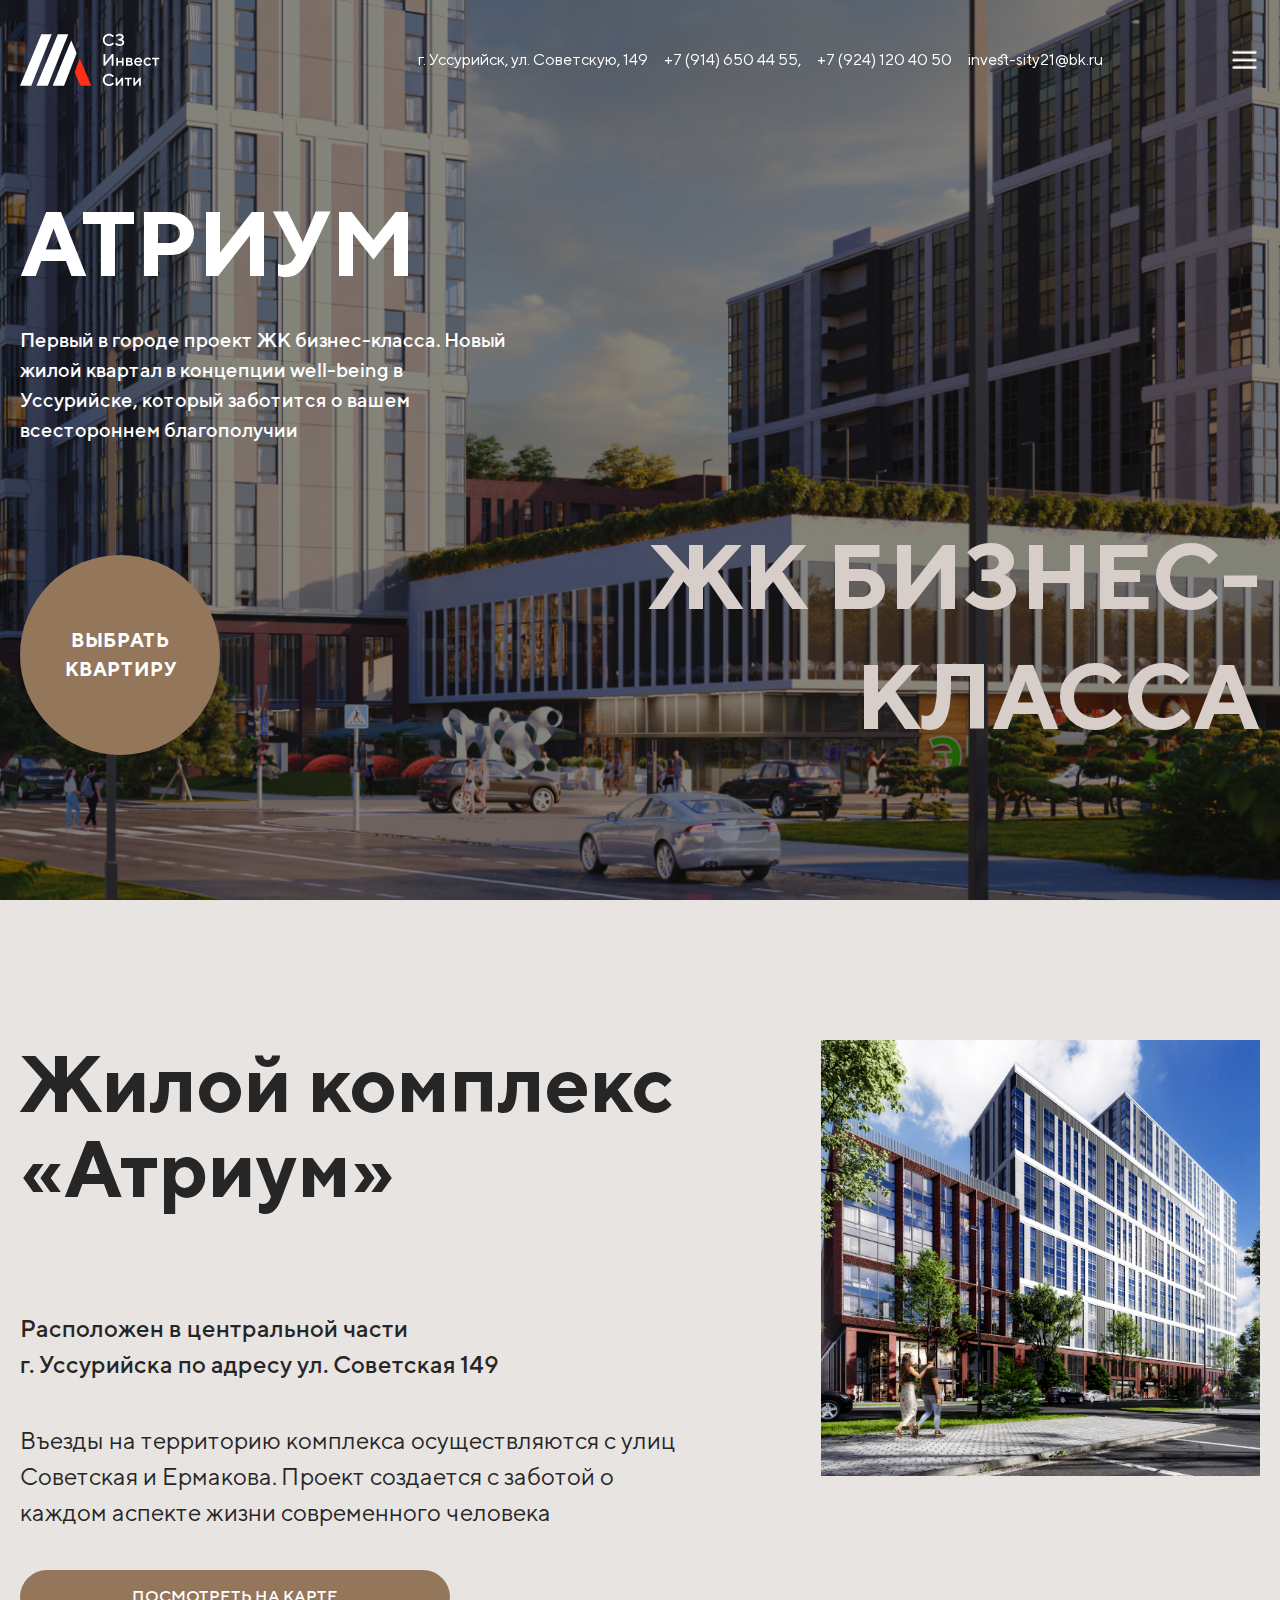
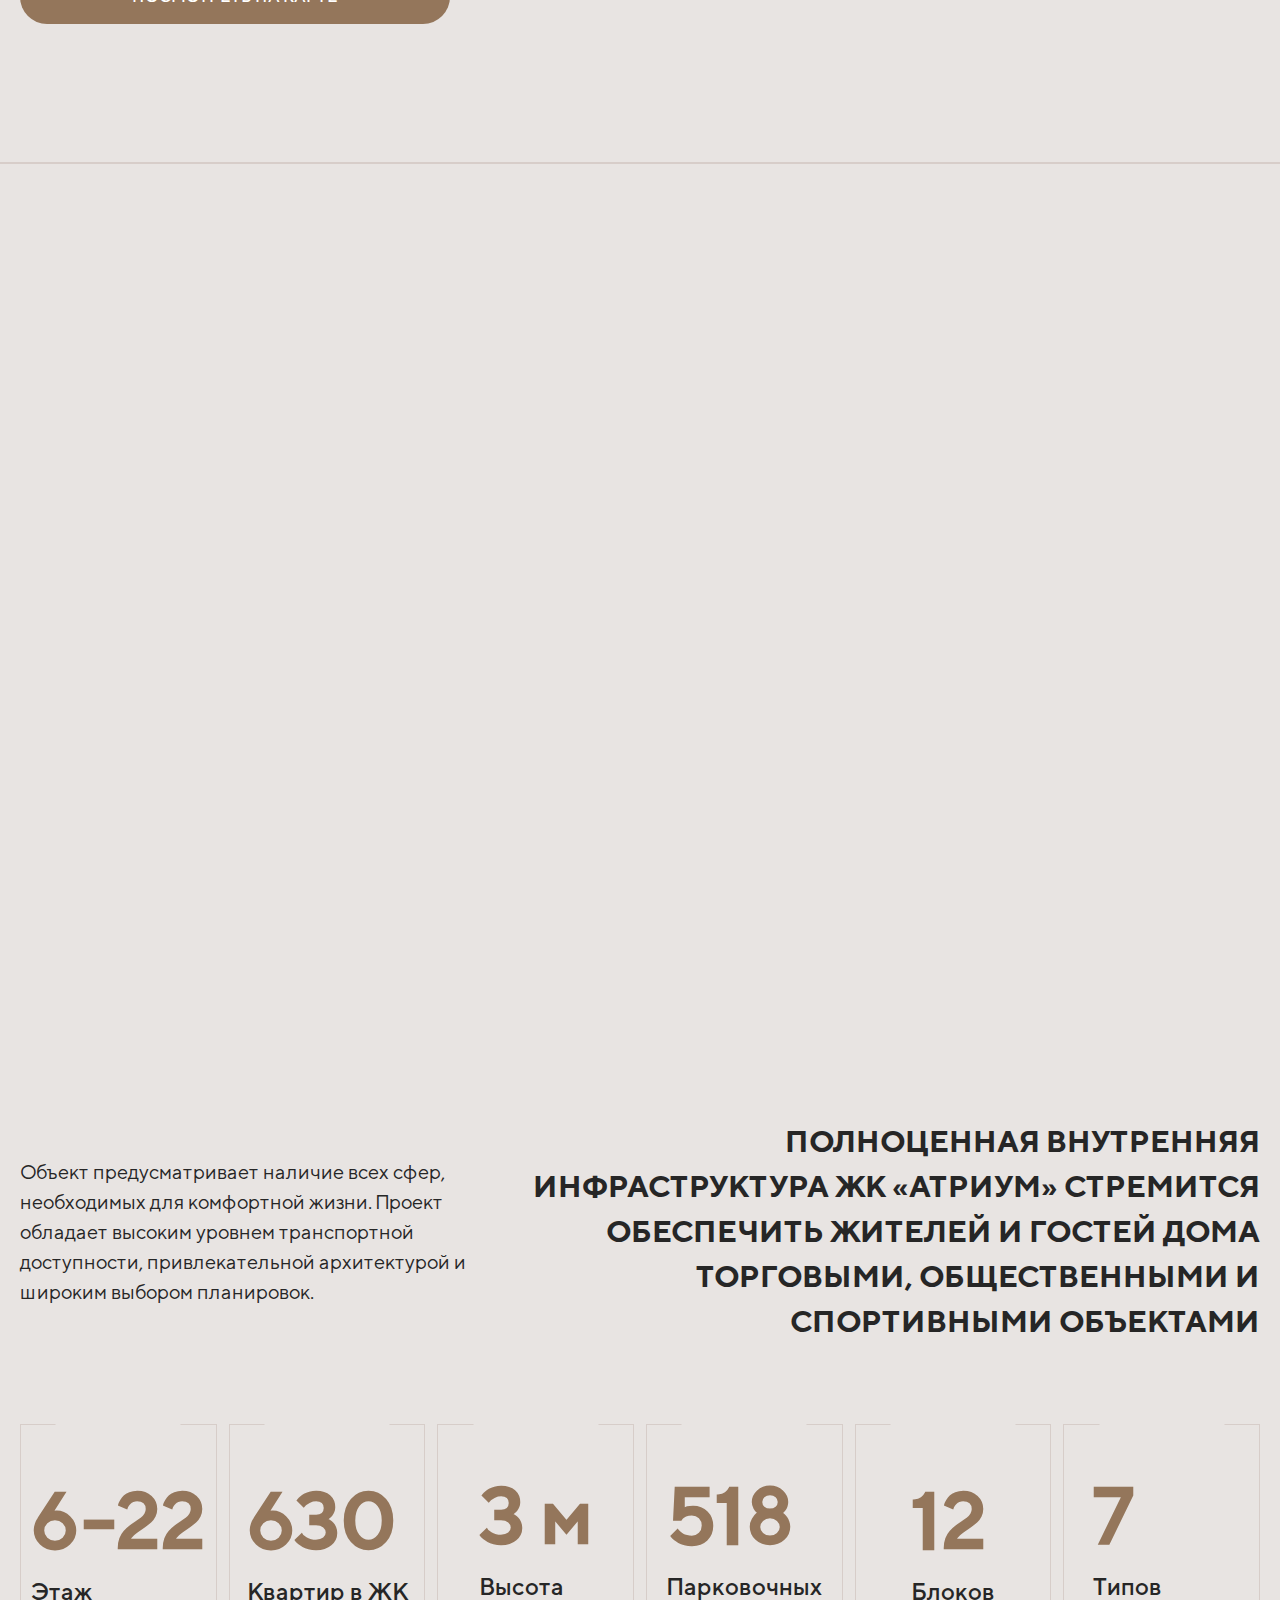
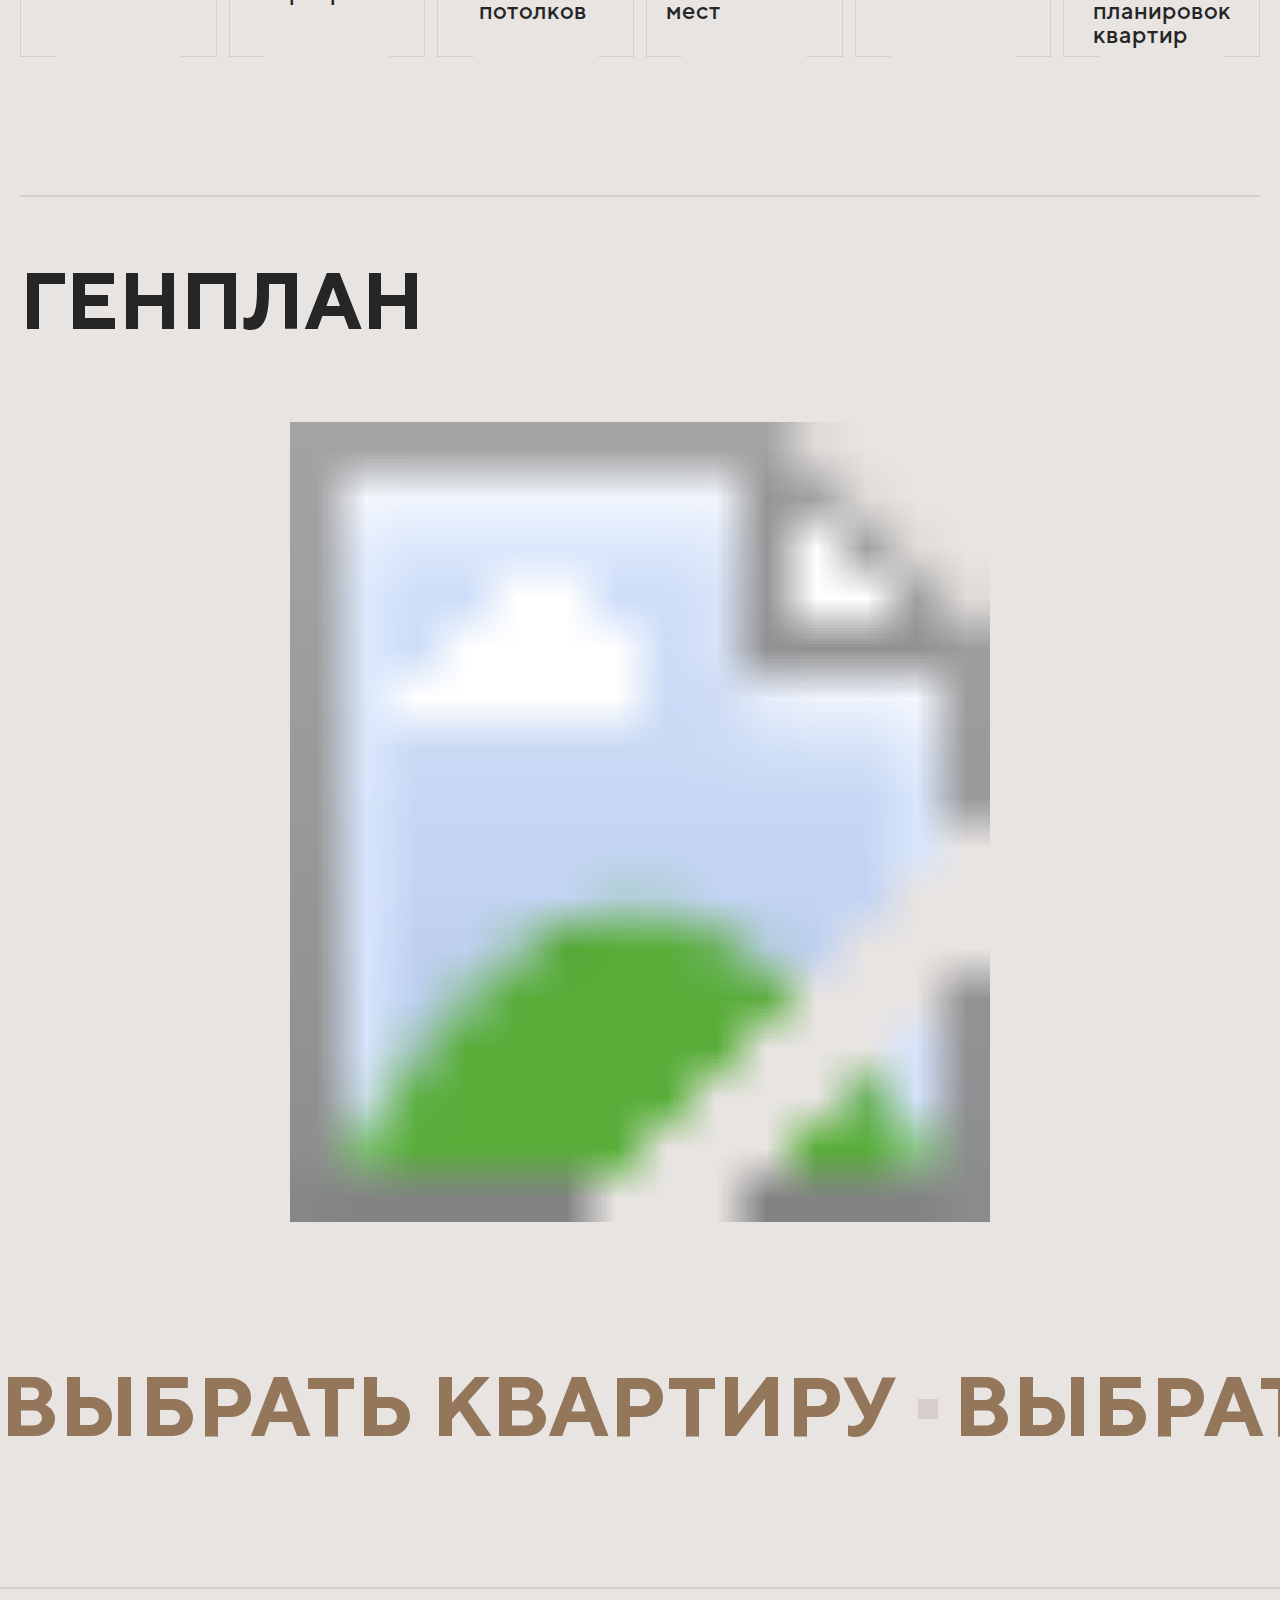
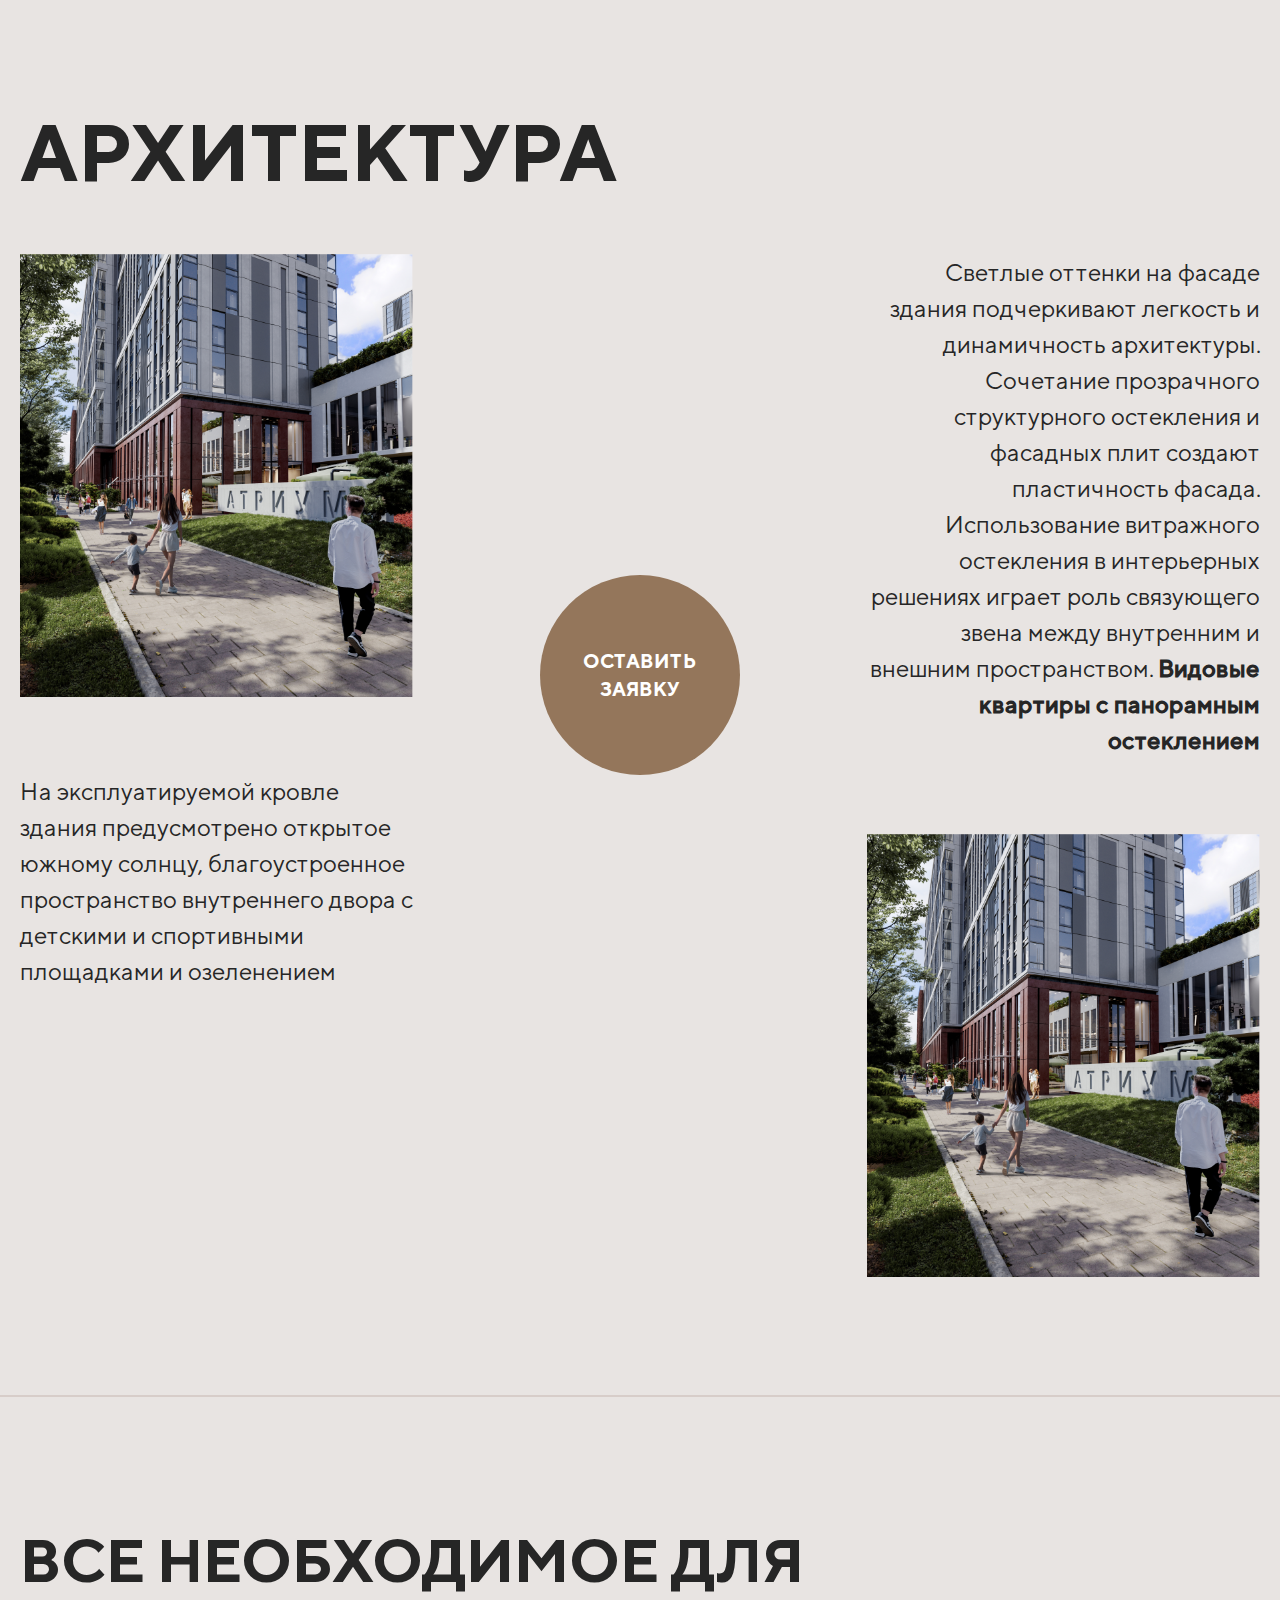
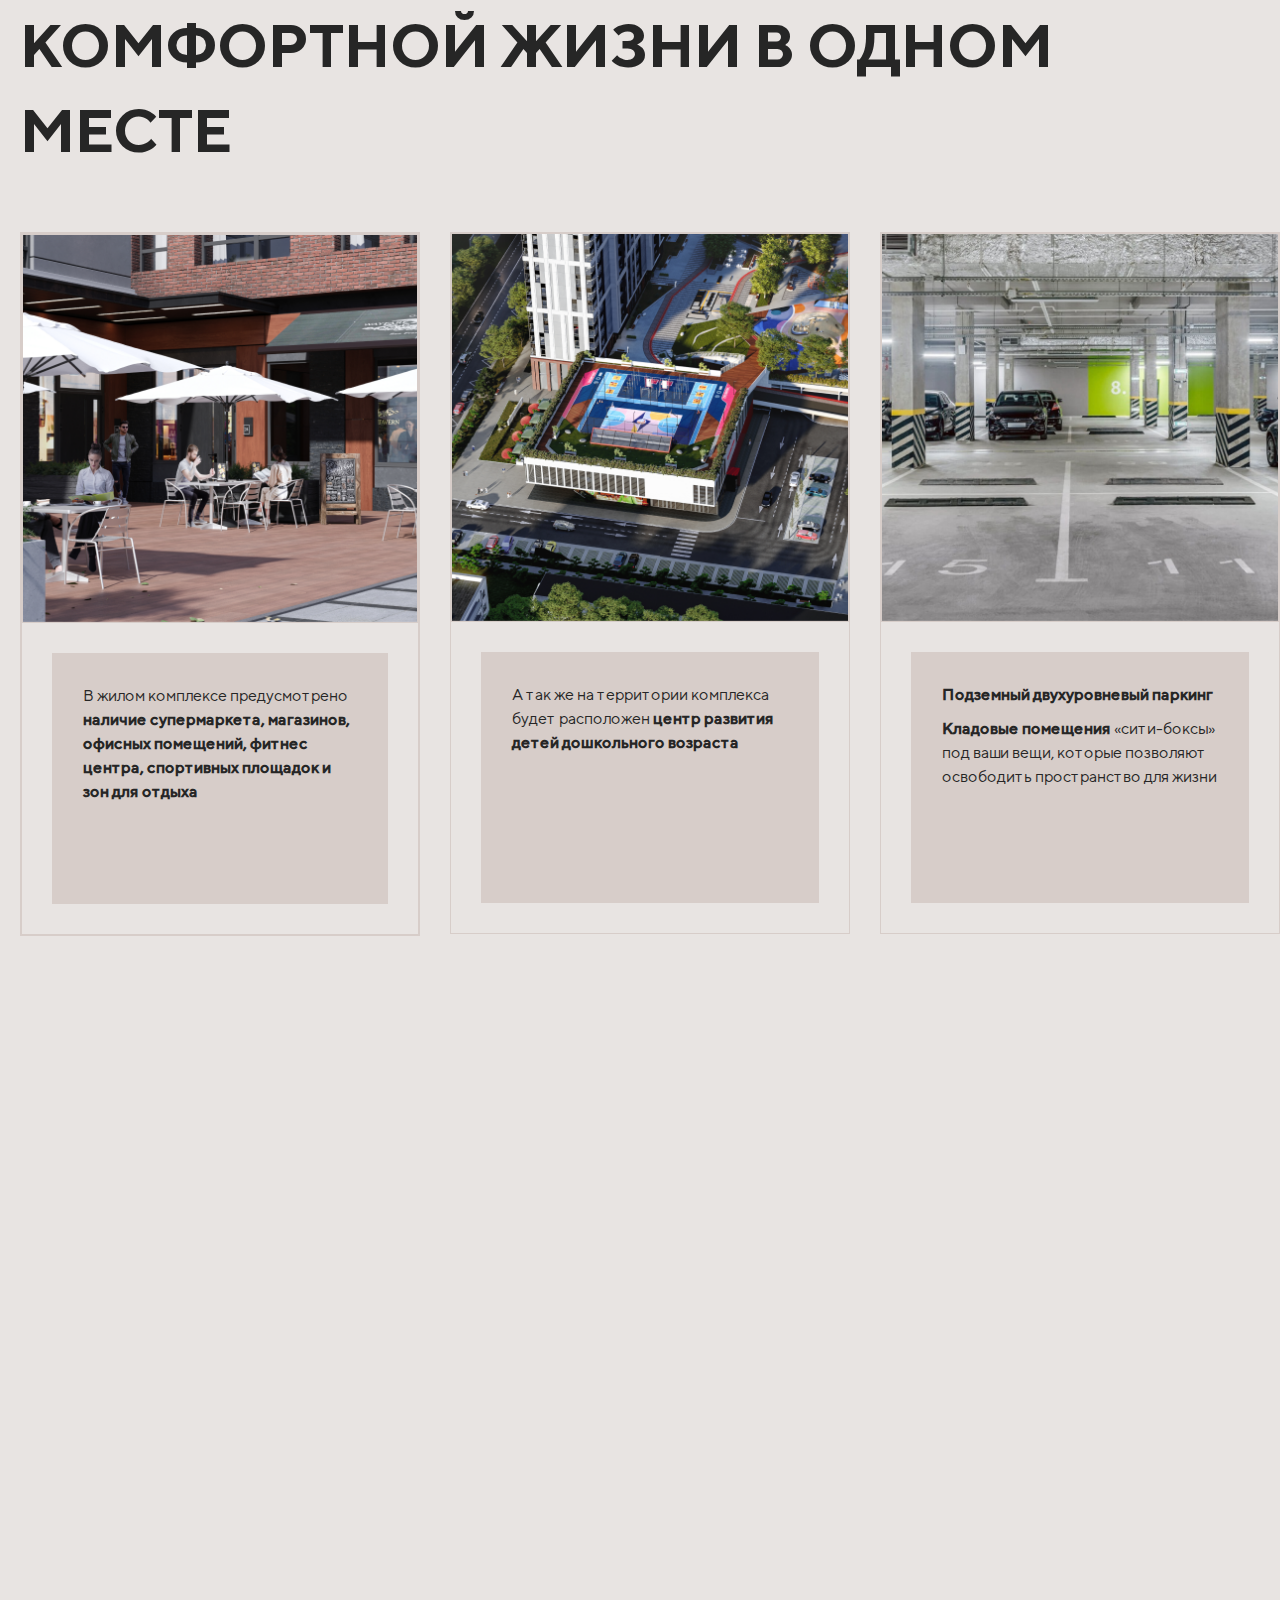
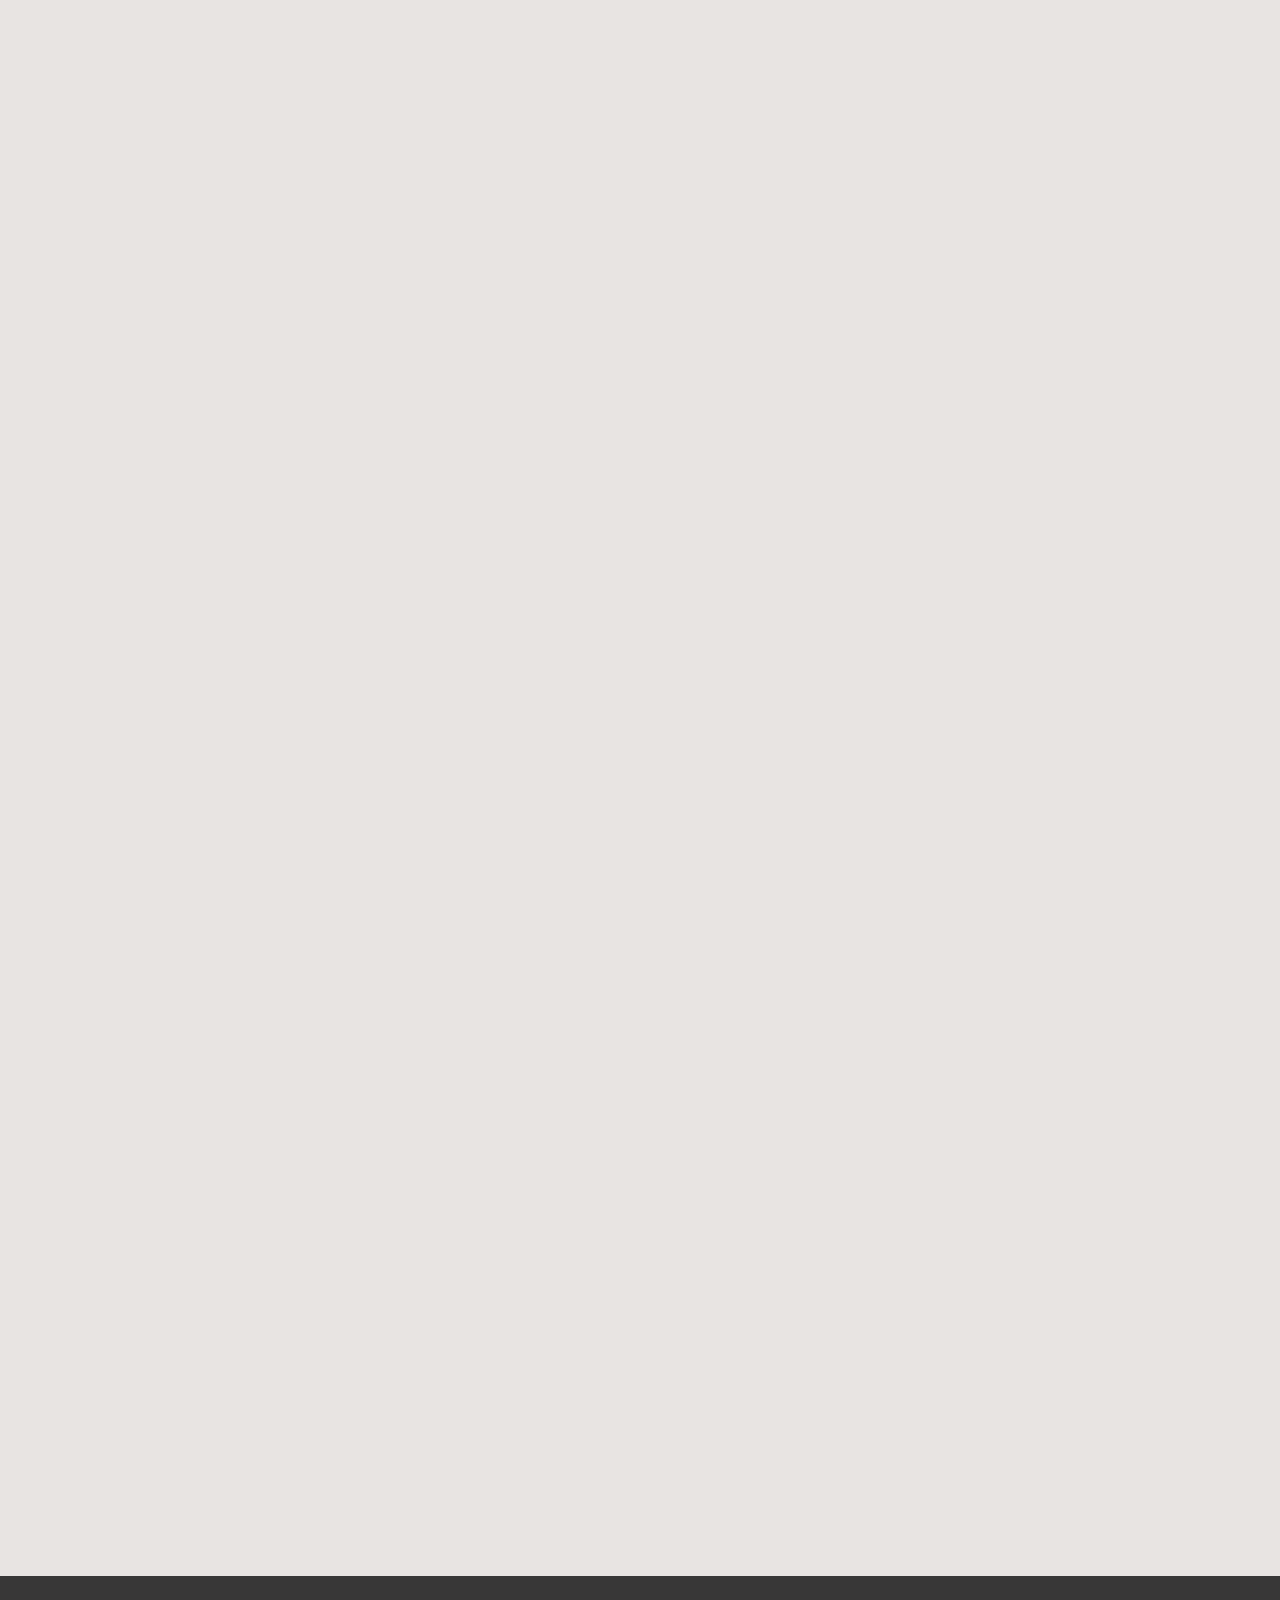
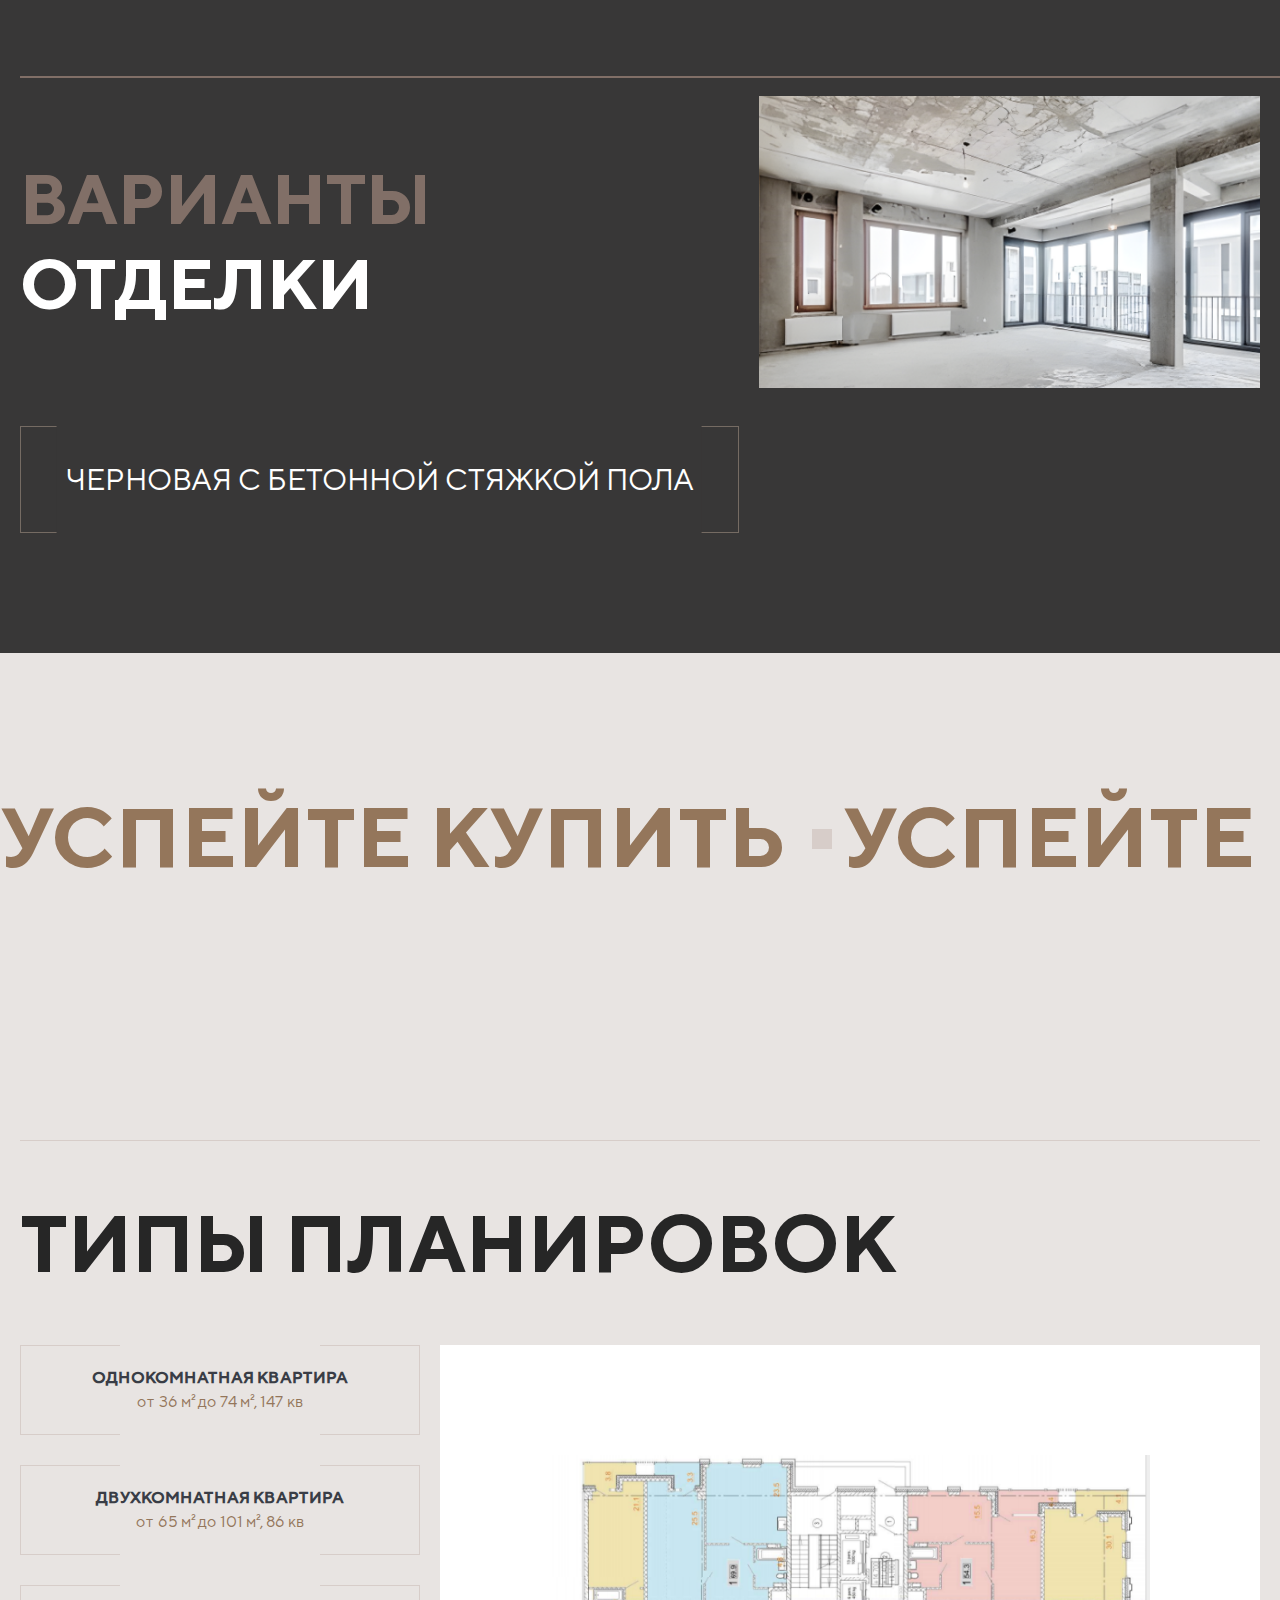
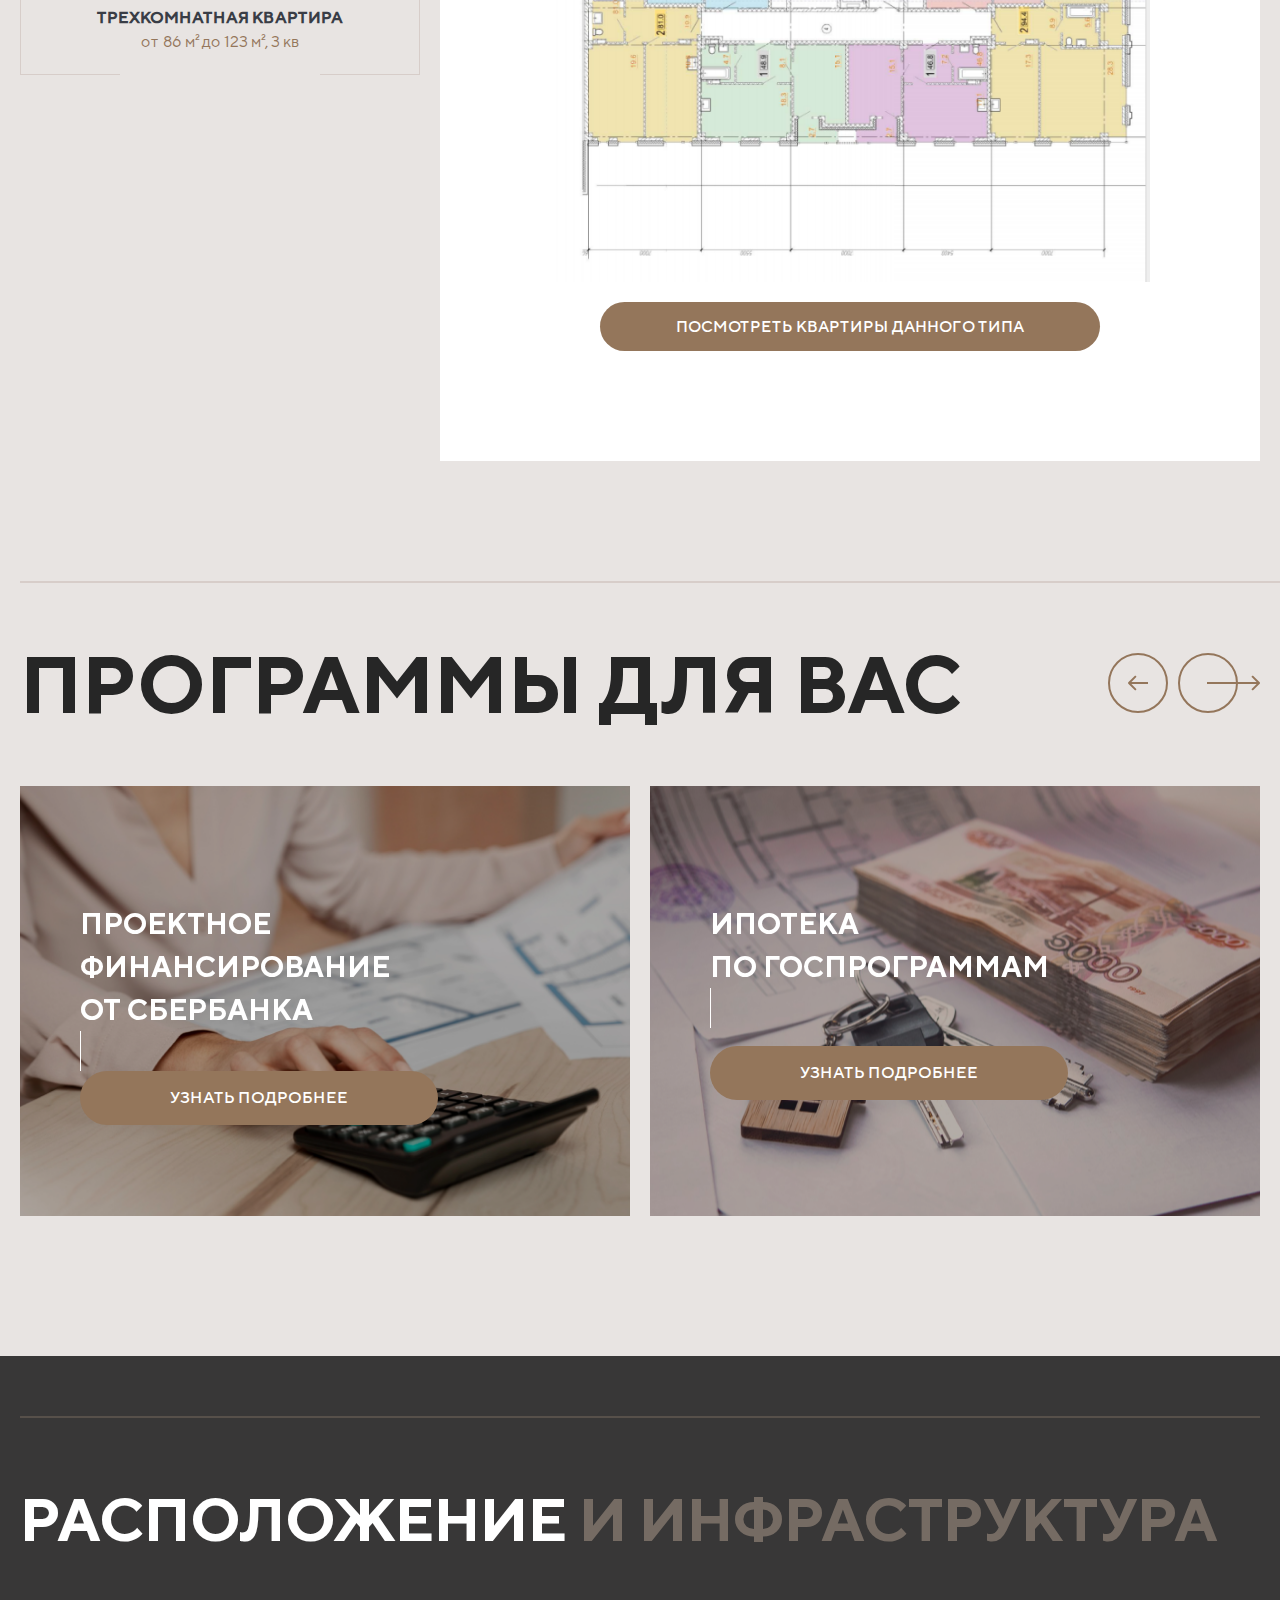
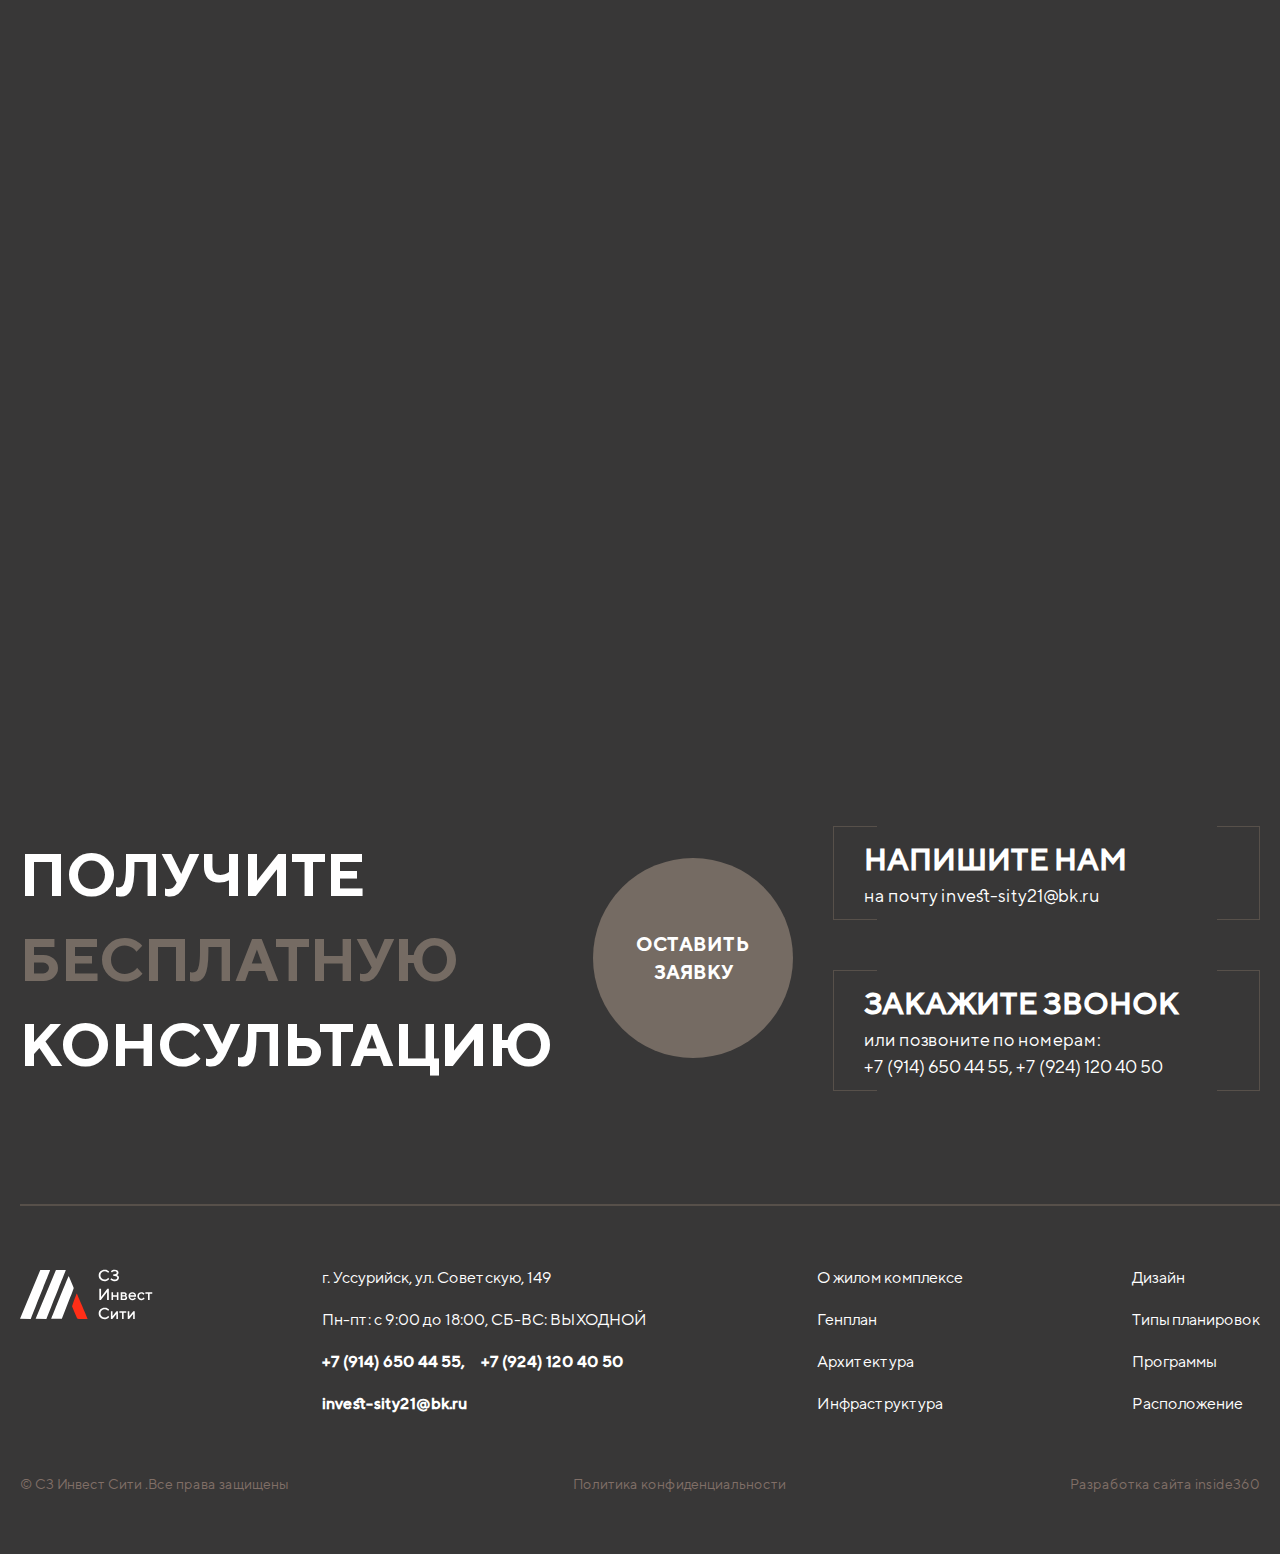
==== commit 06c170b9: "feat: сделал футер" ====
--- a/index.html
+++ b/index.html
@@ -613,7 +613,7 @@
                 <img src="./src/img/img/pattern_9.png" class="pattern_9 wow fadeInRight" alt="" data-wow-delay="1s"> 
             </section>
 
-              <section id="contacts" class="relative">
+            <section id="contacts" class="relative">
                 <div class="container overflow-hidden">
                     <div class="flex md:flex-row flex-col justify-between items-center gap-[40px]">
                         <div>
@@ -664,103 +664,81 @@
 
         </main>
 
-        <footer class="footer page-section-3 bg-black pb-10 pt-10 wow fadeInUp" data-wow-delay="0.2s">
-            <a href="index.html">
-                <img class="m-auto md:w-60 w-44  my-10" src="./src/img/logo.png" alt="Logo">
-            </a>
-            <div class="container flex md:justify-between justify-evenly md:flex-nowrap flex-wrap text-white">
+        <footer class="footer bg-bg-dark md:py-[60px] sm:py-[30px] py-[30px]">
+            <div class="container flex md:justify-between items-start justify-evenly md:flex-nowrap flex-wrap text-white">
+                <a href="/">
+                    <img class="" src="./src/img/img/logo-footer.svg" alt="Logo">
+                </a>
                 <div>
-                    <p class="pb-4">Мы в соц.сетях</p>
-                    <ul class="flex items-center justify-center gap-4">
-                        <li class="pb-8 flex items-center gap-4">
-                            <img src="./src/img/icons_nav/sap.svg" alt="">
-                            <img src="./src/img/icons_nav/tg.svg" alt="">
-                            <img src="./src/img/icons_nav/vk.svg" alt="">
-                            <img src="./src/img/icons_nav/inst.svg" alt="">
-                            <img src="./src/img/icons_nav/youtube.svg" alt="">
+                    <ul class="flex flex-col">
+                        <li class="md:pb-[18px] pb-[9px] flex items-center gap-4">
+                           г. Уссурийск, ул. Советскую, 149
+                        </li>  
+
+                        <li class="md:pb-[18px] pb-[9px] flex items-center gap-4">
+                            Пн-пт: с 9:00 до 18:00, СБ-ВС: ВЫХОДНОЙ
+                         </li>  
+
+                         <li class="md:pb-[18px] pb-[9px] flex items-center gap-4">
+                            <a href="tel:+79146504455," class="font-bold">
+                                +7 (914) 650 44 55,
+                            </a> 
+                            <a href="tel:+79241204050" class="font-bold">
+                                +7 (924) 120 40 50
+                            </a>                                
+                         </li>  
+
+                         <li class="md:pb-[18px] pb-[9px] flex items-center gap-4">
+                            <a class="font-bold" href="mailto:invest-sity21@bk.ru">invest-sity21@bk.ru</a>                       
                         </li>  
                     </ul>
                 </div>
                 <div>
-                    <p class="pb-4">Каталог</p>
+               
                     <ul class="text-gray md:text-base text-xs">
-                        <li class="pb-8">
-                            Авто с аукционов Японии
+                        <li class="md:pb-[18px] pb-[9px]">
+                            О жилом комплексе
                         </li>  
-                        <li class="pb-8">
-                            Авто с аукционов Кореи
+                        <li class="md:pb-[18px] pb-[9px]">
+                            Генплан
                         </li>  
-                        <li class="pb-8">
-                            Популярные авто
+                        <li class="md:pb-[18px] pb-[9px]">
+                            Архитектура
                         </li>  
-                        <li class="pb-8">
-                            Авто в наличии
-                        </li>  
-                        <li class="pb-8">
-                            Сейчас на аукционах
+                        <li class="md:pb-[18px] pb-[9px]">
+                            Инфраструктура
                         </li>  
                     </ul>
                 </div>
                 <div>
-                    <p class="pb-4">Клиентам</p>
                     <ul class="text-gray md:text-base text-xs">
-                        <li class="pb-8">
-                            О компании
+                        <li class="md:pb-[18px] pb-[9px]">
+                            Дизайн
                         </li>  
-                        <li class="pb-8">
-                            Отзывы
+                        <li class="md:pb-[18px] pb-[9px]">
+                            Типы планировок
                         </li>  
-                        <li class="pb-8">
-                            Доставка
+                        <li class="md:pb-[18px] pb-[9px]">
+                            Программы
                         </li>  
-                        <li class="pb-8">
-                            Выполненные заказы
-                        </li>  
-                        <li class="pb-8">
-                            <a href="">
-                                Скачать договор pdf
-                            </a>
-                            
-                        </li>  
+                        <li class="md:pb-[18px] pb-[9px]">
+                            Расположение
+                        </li> 
                     </ul>
                 </div>
-                <div>
-                    <p class="pb-4">КОНТАКТЫ</p>
-                    <ul>
-                        <li class="pb-10 pr-8 flex items-center">
-                            <img class="mr-2" src="./src/img/icons_nav/phonw.svg" alt="">
-                            <a href="tel:79020607575">+79020607575, +79020605757</a>
-                        </li>
-                        <li class="pb-10 pr-8 flex items-center">
-                            <img class="mr-2" src="./src/img/icons_nav/email.svg" alt="">
-                            <a href="mailto:Avtopotencial-DV@mail.ru">Avtopotencial-DV@mail.ru</a>
-                        </li>
-                        <li class="pb-10  pr-8 flex items-center max-w-xs">
-                            <img class="mr-2" src="./src/img/icons_nav/geo.svg" alt="">
-                            <p>г.  Владивосток, ул. Тухачевского 35 , 2 этаж, т/ц Тухачевский</p>
-                        </li>
-                        <li class="pb-10 flex items-center">
-                            <img class="mr-2" src="./src/img/icons_nav/clock.svg" alt="">
-                            <p>Пн-Пт 9:00-18:00</p>
-                        </li>
-                        
-                        <li class="">
-                            <button class="bg-red up py-2 px-10 text-white rounded-lg">
-                                Заказать авто
-                            </button>
-                        </li>
-                    </ul>
-                </div>  
             </div>
 
             <div class="container">
                 <div class="flex items-center justify-between text-gray pt-10">
-                    <div class="md:text-sm text-xs">
-                        Компания «Автопотенциал-ДВ»
-                    </div>
-                    <a href="" class="md:text-sm text-xs underline">
-                        Политика конфиденциальности
-                    </a>
+                        <div class="md:text-sm text-xs text-brown-dark">
+                            © С3 Инвест Сити .Все права защищены
+                        </div>
+                        <div class="md:text-sm text-xs">
+                            <a href="" class="text-brown-dark">Политика конфиденциальности</a>
+                        </div>
+                        <a href="https://inside360.ru" class="md:text-sm text-xs text-brown-dark">
+                            Разработка сайта inside360
+                        </a>
                     </div>    
             </div> 
         
--- a/css/main.css
+++ b/css/main.css
@@ -1526,6 +1526,7 @@
   scrollbar-width: thin;
   scrollbar-color: var(--brown-light) var(--biege);
   font-family: 'Involve';
+  overflow-x: hidden;
 }
 
 body {
@@ -1592,11 +1593,6 @@
   margin:  auto;
 }
 
-.my-10{
-  margin-top:  2.5rem;
-  margin-bottom:  2.5rem;
-}
-
 .mb-4{
   margin-bottom:  1rem;
 }
@@ -1653,10 +1649,6 @@
   width:  0.75rem;
 }
 
-.w-44{
-  width:  11rem;
-}
-
 .w-6{
   width:  1.5rem;
 }
@@ -1717,6 +1709,10 @@
   flex-wrap:  wrap;
 }
 
+.items-start{
+  align-items:  flex-start;
+}
+
 .items-center{
   align-items:  center;
 }
@@ -1791,6 +1787,11 @@
 
 .rounded-xl{
   border-radius:  0.75rem;
+}
+
+.bg-bg-dark{
+  --tw-bg-opacity:  1;
+  background-color:  rgb(56 55 55 / var(--tw-bg-opacity));
 }
 
 .bg-biege{
@@ -1798,11 +1799,6 @@
   background-color:  rgb(215 205 201 / var(--tw-bg-opacity));
 }
 
-.bg-black{
-  --tw-bg-opacity:  1;
-  background-color:  rgb(57 61 70 / var(--tw-bg-opacity));
-}
-
 .bg-white{
   --tw-bg-opacity:  1;
   background-color:  rgb(255 255 255 / var(--tw-bg-opacity));
@@ -1856,6 +1852,11 @@
   padding-bottom:  116px;
 }
 
+.py-\[30px\]{
+  padding-top:  30px;
+  padding-bottom:  30px;
+}
+
 .py-\[44px\]{
   padding-top:  44px;
   padding-bottom:  44px;
@@ -1885,6 +1886,10 @@
   padding-bottom:  75px;
 }
 
+.pb-\[9px\]{
+  padding-bottom:  9px;
+}
+
 .pl-10{
   padding-left:  2.5rem;
 }
@@ -2013,10 +2018,6 @@
 .text-white{
   --tw-text-opacity:  1;
   color:  rgb(255 255 255 / var(--tw-text-opacity));
-}
-
-.underline{
-  text-decoration-line:  underline;
 }
 
 .shadow-md{
@@ -2323,6 +2324,7 @@
 #location {
   padding: 60px 0;
   background-color: #383737;
+  overflow-x: hidden;
 }
 
 #location h2::before {
@@ -2338,6 +2340,16 @@
 #contacts {
   padding: 60px 0;
   background-color: #383737 ;
+}
+
+#contacts .container::before{
+  content: '';
+  max-width: 1440px;
+  position: absolute;
+  width: 100%;
+  bottom: 0;
+  height: 2px;
+  background-color: #57504A;
 }
 
 .custom__text--type {
@@ -2453,6 +2465,11 @@
     width:  70x;
   }
 
+  .sm\:py-\[30px\]{
+    padding-top:  30px;
+    padding-bottom:  30px;
+  }
+
   .sm\:pb-\[30px\]{
     padding-bottom:  30px;
   }
@@ -2511,10 +2528,6 @@
     height:  389px;
   }
 
-  .md\:w-60{
-    width:  15rem;
-  }
-
   .md\:w-\[140px\]{
     width:  140px;
   }
@@ -2573,8 +2586,17 @@
     padding-bottom:  116px;
   }
 
+  .md\:py-\[60px\]{
+    padding-top:  60px;
+    padding-bottom:  60px;
+  }
+
   .md\:pb-\[100px\]{
     padding-bottom:  100px;
+  }
+
+  .md\:pb-\[18px\]{
+    padding-bottom:  18px;
   }
 
   .md\:pb-\[60px\]{
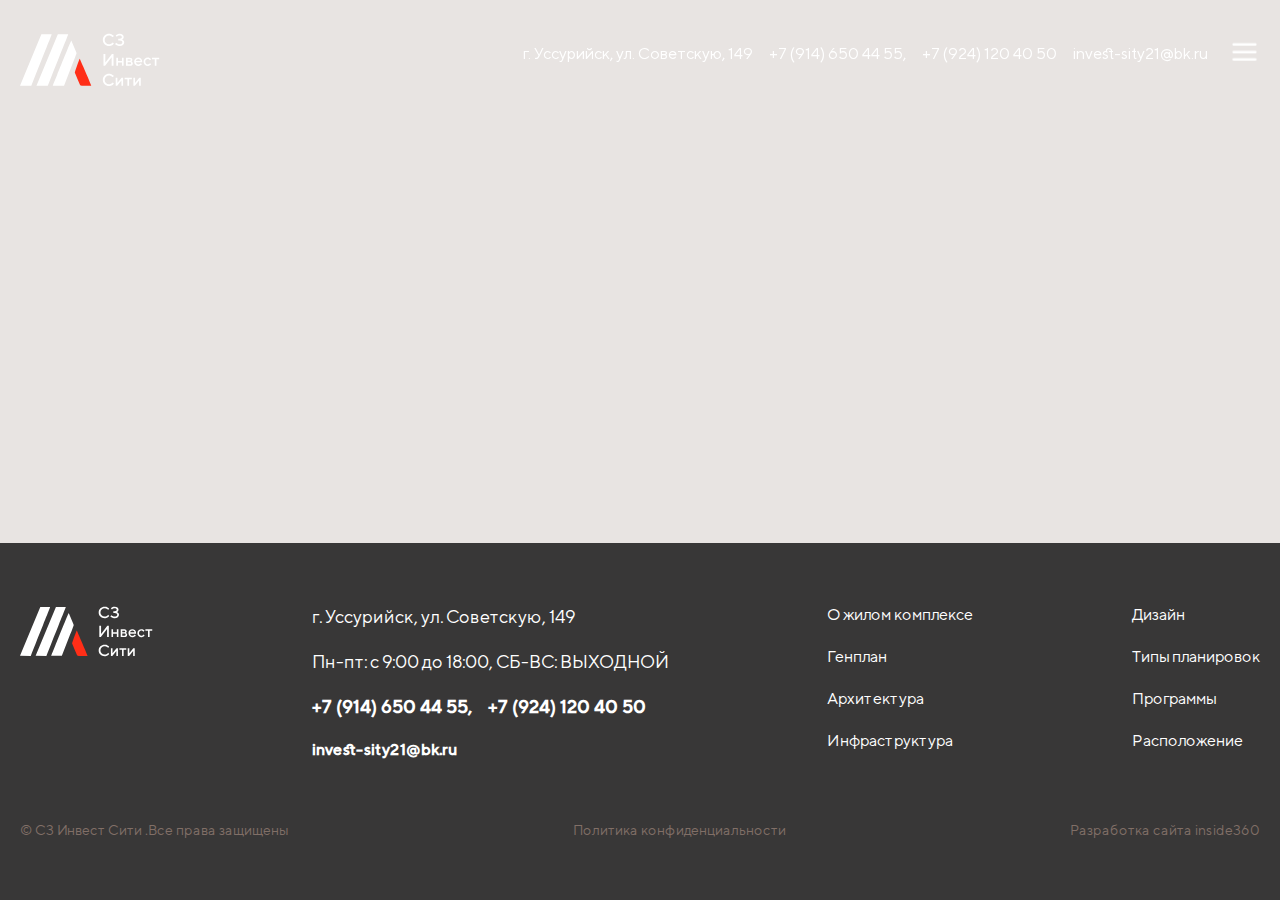
==== commit f8e1a399: "feat: сделал адаптив к хедеру и футеру" ====
--- a/index.html
+++ b/index.html
@@ -27,7 +27,7 @@
                                     
                         
                 <!-- Мобильная кнопка -->
-                <div class="btn__menu--mobile bg-red rounded-xl shadow-md shadow-main-black items-center gap-10 md:hidden flex">
+                <div class="btn__menu--mobile md:hidden flex">
                     <button class="flex items-center gap-2 pl-10 pr-2 py-1 rounded">
                         <svg class="h-3 w-3" viewBox="0 0 64 48">
                             <path d="M19,15 L45,15 C70,15 58,-2 49.0177126,7 L19,37"></path>
@@ -38,89 +38,32 @@
                 </div>
 
                 <div class="mobile-menu">  
-                    <div class="container flex md:justify-between justify-evenly md:flex-nowrap flex-wrap text-white">
-                        <div>
-                            <p class="pb-4">Каталог</p>
-                            <ul class="text-gray md:text-base text-xs">
-                                <li class="pb-8">
-                                    <a href="">Авто с аукционов Японии</a>
-                                </li>  
-                                <li class="pb-8">
-                                    <a href="">Авто с аукционов Кореи</a>
-                                </li>  
-                                <li class="pb-8">
-                                    <a href="">Популярные авто</a>
-                                </li>  
-                                <li class="pb-8">
-                                    <a href="">Авто в наличии</a>
-                                </li>  
-                                <li class="pb-8">
-                                    <a href="">Сейчас на аукционах</a>
-                                </li>  
-                            </ul>
-                        </div>
-                        <div>
-                            <p class="pb-4">Клиентам</p>
-                            <ul class="text-gray md:text-base text-xs">
-                                <li class="pb-8">
-                                    <a href="#">О компании</a>
-                                </li>  
-                                <li class="pb-8">
-                                    <a href="">Отзывы</a>
-                                </li>  
-                                <li class="pb-8">
-                                    <a href="">Доставка</a>
-                                </li>  
-                                <li class="pb-8">
-                                    <a href="">Выполненные заказы</a>
-                                    </li>  
-                                <li class="pb-8">
-                                <a href="#">
-                                    Скачать договор pdf
-                                </a>
-                                </li>  
-                            </ul>
-                        </div>
-                        <div>
-                            <p class="pb-4">Мы в соц.сетях</p>
-                            <ul class="flex items-center justify-center gap-4">
-                                <li class="pb-8 flex items-center gap-4">
-                                    <img src="./src/img/icons_nav/sap.svg" alt="">
-                                    <img src="./src/img/icons_nav/tg.svg" alt="">
-                                    <img src="./src/img/icons_nav/vk.svg" alt="">
-                                    <img src="./src/img/icons_nav/inst.svg" alt="">
-                                    <img src="./src/img/icons_nav/youtube.svg" alt="">
-                                </li>  
-                            </ul>
-                        </div>
-                    
-                        <div>
-                            <p class="pb-4">КОНТАКТЫ</p>
-                            <ul>
-                                <li class="pb-10 pr-8 flex items-center">
-                                    <img class="mr-2" src="./src/img/icons_nav/phonw.svg" alt="">
-                                    <a href="tel:79020607575">+79020607575, +79020605757</a>
-                                </li>
-                                <li class="pb-10 pr-8 flex items-center">
-                                    <img class="mr-2" src="./src/img/icons_nav/email.svg" alt="">
-                                    <a href="mailto:Avtopotencial-DV@mail.ru">Avtopotencial-DV@mail.ru</a>
-                                </li>
-                                <li class="pb-10  pr-8 flex items-center max-w-xs">
-                                    <img class="mr-2" src="./src/img/icons_nav/geo.svg" alt="">
-                                    <p>г.  Владивосток, ул. Тухачевского 35 , 2 этаж, т/ц Тухачевский</p>
-                                </li>
-                                <li class="pb-10 flex items-center">
-                                    <img class="mr-2" src="./src/img/icons_nav/clock.svg" alt="">
-                                    <p>Пн-Пт 9:00-18:00</p>
-                                </li>
-                                
-                                <li class="">
-                                    <button class="bg-red up py-2 px-10 text-white rounded-lg">
-                                        Заказать авто
-                                    </button>
-                                </li>
-                            </ul>
-                        </div>  
+                    <div class=" max-h-[500px]">
+                        <ul class="flex flex-col text-white mt-[30px]">
+                            <li class="px-4 mb-4"><a class="md:text-[24px] sm:text-[16px] text-[16px] font-medium hover:text-green transition-colors">О жилом комплексе</a></li>
+                            
+                            <li class="px-4 mb-4"><a class="md:text-[24px] sm:text-[16px] text-[16px] font-medium hover:text-green transition-colors">Генплан</a></li>
+                            
+                            <li class="px-4 mb-4"><a class="md:text-[24px] sm:text-[16px] text-[16px] font-medium hover:text-green transition-colors">Архитектура</a></li>
+                        
+                            <li class="px-4 mb-4"><a class="md:text-[24px] sm:text-[16px] text-[16px] font-medium hover:text-green transition-colors">Инфраструктура</a></li>
+                            
+                            <li class="px-4 mb-4"><a class="md:text-[24px] sm:text-[16px] text-[16px] font-medium hover:text-green transition-colors">Отделка</a></li>
+                            
+                            <li class="px-4 mb-4"><a class="md:text-[24px] sm:text-[16px] text-[16px] font-medium hover:text-green transition-colors">Типы планировок</a></li>
+                            
+                            <li class="px-4 mb-4"><a class="md:text-[24px] sm:text-[16px] text-[16px] font-medium hover:text-green transition-colors">Типы планировок</a></li>
+                        </ul>
+                    </div>
+
+                    <div class="flex flex-col justify-between max-h-[300px] vertical__line">
+                        <ul class="gap-2 mt-[30px]">
+                            <li class="px-4 mb-[18px]"><a class="text-white">г. Уссурийск, ул. Советскую, 149</a></li>
+                            <li class="px-4 mb-[18px]"><a class="text-white font-medium" href="tel:+79146504455">+7 (914) 650 44 55,</a> <a class="text-white font-medium" href="tel:+79241204050">+7 (924) 120 40 50</a></li>
+                            <li class="px-4 mb-[18px]"><a class="text-white font-medium" href='mailto:invest-sity21@bk.ru'>invest-sity21@bk.ru</a></li>
+                        </ul>
+                        
+                        <button class="button_main">Выбрать квартиру</button>  
                     </div>
                 </div>
 
@@ -130,20 +73,22 @@
                     <li class="mr-2"><a class="text-white" href="tel:+79146504455">+7 (914) 650 44 55,</a></li>
                     <li class="mr-2"><a class="text-white" href="tel:+79241204050">+7 (924) 120 40 50</a></li>
                     <li class="mr-2"><a class="text-white" href='mailto:invest-sity21@bk.ru'>invest-sity21@bk.ru</a></li>
+
+                    <div class="btn__menu up md:flex hidden">
+                        <button class="flex up items-center gap-2 bg-red pl-10 pr-2 py-1 rounded">
+                            <svg class="h-6 w-6" viewBox="0 0 64 48">
+                                <path d="M19,15 L45,15 C70,15 58,-2 49.0177126,7 L19,37"></path>
+                                <path d="M19,24 L45,24 C61.2371586,24 57,49 41,33 L32,24"></path>
+                                <path d="M45,33 L19,33 C-8,33 6,-2 22,14 L45,37"></path>
+                            </svg>
+                        </button>        
+                    </div>
+                    
                 </ul>
 
 
                 
                  <!-- Меню кнопка -->
-                <div class="btn__menu up rounded-xl shadow-md shadow-main-black md:flex hidden">
-                    <button class="flex up items-center gap-2 bg-red pl-10 pr-2 py-1 rounded">
-                        <svg class="h-6 w-6" viewBox="0 0 64 48">
-                            <path d="M19,15 L45,15 C70,15 58,-2 49.0177126,7 L19,37"></path>
-                            <path d="M19,24 L45,24 C61.2371586,24 57,49 41,33 L32,24"></path>
-                            <path d="M45,33 L19,33 C-8,33 6,-2 22,14 L45,37"></path>
-                        </svg>
-                    </button>        
-                </div>
                                         
                 <div class="menu overflow-hidden line__horizontal">
                     <ul class="flex flex-col text-white mt-[30px]">
@@ -179,7 +124,7 @@
             </div>
         </header>
 
-        <main>
+        <!-- <main>
             <h1 class="visually-hidden">Скрытый заголовок</h1>
 
             <section id="main-section" class="main-bg">
@@ -662,28 +607,28 @@
                 </div>
             </section>
 
-        </main>
-
-        <footer class="footer bg-bg-dark md:py-[60px] sm:py-[30px] py-[30px]">
-            <div class="container flex md:justify-between items-start justify-evenly md:flex-nowrap flex-wrap text-white">
-                <a href="/">
+        </main> -->
+
+        <footer class="footer bg-bg-dark md:py-[60px] sm:py-[30px] py-[30px] absolute bottom-0 w-full">
+            <div class="container flex md:justify-between items-start justify-start md:flex-nowrap gap-[30px] flex-wrap text-white">
+                <a class="md:w-auto w-full" href="/">
                     <img class="" src="./src/img/img/logo-footer.svg" alt="Logo">
                 </a>
-                <div>
+                <div class="md:order-1 order-3">
                     <ul class="flex flex-col">
-                        <li class="md:pb-[18px] pb-[9px] flex items-center gap-4">
+                        <li class="md:text-[18px] text-[12px] md:pb-[18px] pb-[9px] flex items-center gap-4">
                            г. Уссурийск, ул. Советскую, 149
                         </li>  
 
-                        <li class="md:pb-[18px] pb-[9px] flex items-center gap-4">
+                        <li class="md:text-[18px] text-[12px] md:pb-[18px] pb-[9px] flex items-center gap-4">
                             Пн-пт: с 9:00 до 18:00, СБ-ВС: ВЫХОДНОЙ
                          </li>  
 
                          <li class="md:pb-[18px] pb-[9px] flex items-center gap-4">
-                            <a href="tel:+79146504455," class="font-bold">
+                            <a href="tel:+79146504455," class="md:text-[18px] text-[12px] font-bold">
                                 +7 (914) 650 44 55,
                             </a> 
-                            <a href="tel:+79241204050" class="font-bold">
+                            <a href="tel:+79241204050" class="md:text-[18px] text-[12px] font-bold">
                                 +7 (924) 120 40 50
                             </a>                                
                          </li>  
@@ -693,7 +638,7 @@
                         </li>  
                     </ul>
                 </div>
-                <div>
+                <div class="md:order-0 order-1">
                
                     <ul class="text-gray md:text-base text-xs">
                         <li class="md:pb-[18px] pb-[9px]">
@@ -710,7 +655,7 @@
                         </li>  
                     </ul>
                 </div>
-                <div>
+                <div class="md:order-1 order-2">
                     <ul class="text-gray md:text-base text-xs">
                         <li class="md:pb-[18px] pb-[9px]">
                             Дизайн
@@ -729,7 +674,7 @@
             </div>
 
             <div class="container">
-                <div class="flex items-center justify-between text-gray pt-10">
+                <div class="flex md:flex-row flex-col md:items-center items-start gap-[10px] justify-between text-gray pt-10">
                         <div class="md:text-sm text-xs text-brown-dark">
                             © С3 Инвест Сити .Все права защищены
                         </div>
--- a/css/main.css
+++ b/css/main.css
@@ -5,7 +5,6 @@
 /* Импорт кастомных стилей для компонентов */
 
 .btn__menu {
-  --color:  #262626;
   width: 36px;
   height: 36px;
   padding: 0;
@@ -23,7 +22,7 @@
 .btn__menu svg {
   width: 55px;
   height: 40px;
-  top: -2px;
+  top: -10px;
   left: -7px;
   stroke: white;
   stroke-width: 3px;
@@ -81,7 +80,8 @@
 }
 
 .btn__menu--mobile {
-  --color:  #262626;
+  z-index: 1000;
+  --color:  var(--white);
   width: 36px;
   height: 36px;
   padding: 0;
@@ -152,7 +152,11 @@
 }
 
 .mobile-menu {
-  background-color: rgba(44, 44, 44, 0.9);
+  width: -webkit-fill-available;
+  background: rgba(56, 55, 55, 1);
+  display: flex;
+  justify-content: space-between;
+  flex-direction: row;
   transition: opacity 0.8s ease;
   opacity: 0;
   visibility: hidden;
@@ -161,6 +165,21 @@
   left: 0%;
   padding: 20px;
   overflow: auto;
+}
+
+div.vertical__line {
+  position: relative;
+}
+
+div.vertical__line::before {
+  content: '';
+  position: absolute;
+  height: -webkit-fill-available;
+  z-index: 1000;
+  width: 2px;
+  top: 0;
+  left: -10%;
+  background: #BEC5D2;
 }
 
 .mobile-menu.is-active {
@@ -205,6 +224,30 @@
 
 .menu.is-active ~ .mask{
   right: 0px;
+}
+
+@media screen and (max-width: 769px) {
+  .mobile-menu {
+    height: 100vh;
+    top: 0;
+  }
+}
+
+@media screen and (max-width: 480px) {
+  .mobile-menu {
+    flex-direction: column;
+    justify-content: normal;
+  }
+
+  div.vertical__line::before {
+    content: '';
+    position: absolute;
+    height: 2px;
+    z-index: 1000;
+    width: -webkit-fill-available;
+    left: 16px;
+    background:W #BEC5D2;
+  }
 }
 
 .scroll-top {
@@ -968,111 +1011,111 @@
 /* Импорт TailWind */
 
 *, ::before, ::after{
-  --tw-border-spacing-x:  0;
-  --tw-border-spacing-y:  0;
-  --tw-translate-x:  0;
-  --tw-translate-y:  0;
-  --tw-rotate:  0;
-  --tw-skew-x:  0;
-  --tw-skew-y:  0;
-  --tw-scale-x:  1;
-  --tw-scale-y:  1;
-  --tw-pan-x:   ;
-  --tw-pan-y:   ;
-  --tw-pinch-zoom:   ;
-  --tw-scroll-snap-strictness:  proximity;
-  --tw-gradient-from-position:   ;
-  --tw-gradient-via-position:   ;
-  --tw-gradient-to-position:   ;
-  --tw-ordinal:   ;
-  --tw-slashed-zero:   ;
-  --tw-numeric-figure:   ;
-  --tw-numeric-spacing:   ;
-  --tw-numeric-fraction:   ;
-  --tw-ring-inset:   ;
-  --tw-ring-offset-width:  0px;
-  --tw-ring-offset-color:  #fff;
-  --tw-ring-color:  rgb(59 130 246 / 0.5);
-  --tw-ring-offset-shadow:  0 0 #0000;
-  --tw-ring-shadow:  0 0 #0000;
-  --tw-shadow:  0 0 #0000;
-  --tw-shadow-colored:  0 0 #0000;
-  --tw-blur:   ;
-  --tw-brightness:   ;
-  --tw-contrast:   ;
-  --tw-grayscale:   ;
-  --tw-hue-rotate:   ;
-  --tw-invert:   ;
-  --tw-saturate:   ;
-  --tw-sepia:   ;
-  --tw-drop-shadow:   ;
-  --tw-backdrop-blur:   ;
-  --tw-backdrop-brightness:   ;
-  --tw-backdrop-contrast:   ;
-  --tw-backdrop-grayscale:   ;
-  --tw-backdrop-hue-rotate:   ;
-  --tw-backdrop-invert:   ;
-  --tw-backdrop-opacity:   ;
-  --tw-backdrop-saturate:   ;
-  --tw-backdrop-sepia:   ;
-  --tw-contain-size:   ;
-  --tw-contain-layout:   ;
-  --tw-contain-paint:   ;
-  --tw-contain-style:   ;
+  --tw-border-spacing-x: 0;
+  --tw-border-spacing-y: 0;
+  --tw-translate-x: 0;
+  --tw-translate-y: 0;
+  --tw-rotate: 0;
+  --tw-skew-x: 0;
+  --tw-skew-y: 0;
+  --tw-scale-x: 1;
+  --tw-scale-y: 1;
+  --tw-pan-x:  ;
+  --tw-pan-y:  ;
+  --tw-pinch-zoom:  ;
+  --tw-scroll-snap-strictness: proximity;
+  --tw-gradient-from-position:  ;
+  --tw-gradient-via-position:  ;
+  --tw-gradient-to-position:  ;
+  --tw-ordinal:  ;
+  --tw-slashed-zero:  ;
+  --tw-numeric-figure:  ;
+  --tw-numeric-spacing:  ;
+  --tw-numeric-fraction:  ;
+  --tw-ring-inset:  ;
+  --tw-ring-offset-width: 0px;
+  --tw-ring-offset-color: #fff;
+  --tw-ring-color: rgb(59 130 246 / 0.5);
+  --tw-ring-offset-shadow: 0 0 #0000;
+  --tw-ring-shadow: 0 0 #0000;
+  --tw-shadow: 0 0 #0000;
+  --tw-shadow-colored: 0 0 #0000;
+  --tw-blur:  ;
+  --tw-brightness:  ;
+  --tw-contrast:  ;
+  --tw-grayscale:  ;
+  --tw-hue-rotate:  ;
+  --tw-invert:  ;
+  --tw-saturate:  ;
+  --tw-sepia:  ;
+  --tw-drop-shadow:  ;
+  --tw-backdrop-blur:  ;
+  --tw-backdrop-brightness:  ;
+  --tw-backdrop-contrast:  ;
+  --tw-backdrop-grayscale:  ;
+  --tw-backdrop-hue-rotate:  ;
+  --tw-backdrop-invert:  ;
+  --tw-backdrop-opacity:  ;
+  --tw-backdrop-saturate:  ;
+  --tw-backdrop-sepia:  ;
+  --tw-contain-size:  ;
+  --tw-contain-layout:  ;
+  --tw-contain-paint:  ;
+  --tw-contain-style:  ;
 }
 
 ::backdrop{
-  --tw-border-spacing-x:  0;
-  --tw-border-spacing-y:  0;
-  --tw-translate-x:  0;
-  --tw-translate-y:  0;
-  --tw-rotate:  0;
-  --tw-skew-x:  0;
-  --tw-skew-y:  0;
-  --tw-scale-x:  1;
-  --tw-scale-y:  1;
-  --tw-pan-x:   ;
-  --tw-pan-y:   ;
-  --tw-pinch-zoom:   ;
-  --tw-scroll-snap-strictness:  proximity;
-  --tw-gradient-from-position:   ;
-  --tw-gradient-via-position:   ;
-  --tw-gradient-to-position:   ;
-  --tw-ordinal:   ;
-  --tw-slashed-zero:   ;
-  --tw-numeric-figure:   ;
-  --tw-numeric-spacing:   ;
-  --tw-numeric-fraction:   ;
-  --tw-ring-inset:   ;
-  --tw-ring-offset-width:  0px;
-  --tw-ring-offset-color:  #fff;
-  --tw-ring-color:  rgb(59 130 246 / 0.5);
-  --tw-ring-offset-shadow:  0 0 #0000;
-  --tw-ring-shadow:  0 0 #0000;
-  --tw-shadow:  0 0 #0000;
-  --tw-shadow-colored:  0 0 #0000;
-  --tw-blur:   ;
-  --tw-brightness:   ;
-  --tw-contrast:   ;
-  --tw-grayscale:   ;
-  --tw-hue-rotate:   ;
-  --tw-invert:   ;
-  --tw-saturate:   ;
-  --tw-sepia:   ;
-  --tw-drop-shadow:   ;
-  --tw-backdrop-blur:   ;
-  --tw-backdrop-brightness:   ;
-  --tw-backdrop-contrast:   ;
-  --tw-backdrop-grayscale:   ;
-  --tw-backdrop-hue-rotate:   ;
-  --tw-backdrop-invert:   ;
-  --tw-backdrop-opacity:   ;
-  --tw-backdrop-saturate:   ;
-  --tw-backdrop-sepia:   ;
-  --tw-contain-size:   ;
-  --tw-contain-layout:   ;
-  --tw-contain-paint:   ;
-  --tw-contain-style:   ;
+  --tw-border-spacing-x: 0;
+  --tw-border-spacing-y: 0;
+  --tw-translate-x: 0;
+  --tw-translate-y: 0;
+  --tw-rotate: 0;
+  --tw-skew-x: 0;
+  --tw-skew-y: 0;
+  --tw-scale-x: 1;
+  --tw-scale-y: 1;
+  --tw-pan-x:  ;
+  --tw-pan-y:  ;
+  --tw-pinch-zoom:  ;
+  --tw-scroll-snap-strictness: proximity;
+  --tw-gradient-from-position:  ;
+  --tw-gradient-via-position:  ;
+  --tw-gradient-to-position:  ;
+  --tw-ordinal:  ;
+  --tw-slashed-zero:  ;
+  --tw-numeric-figure:  ;
+  --tw-numeric-spacing:  ;
+  --tw-numeric-fraction:  ;
+  --tw-ring-inset:  ;
+  --tw-ring-offset-width: 0px;
+  --tw-ring-offset-color: #fff;
+  --tw-ring-color: rgb(59 130 246 / 0.5);
+  --tw-ring-offset-shadow: 0 0 #0000;
+  --tw-ring-shadow: 0 0 #0000;
+  --tw-shadow: 0 0 #0000;
+  --tw-shadow-colored: 0 0 #0000;
+  --tw-blur:  ;
+  --tw-brightness:  ;
+  --tw-contrast:  ;
+  --tw-grayscale:  ;
+  --tw-hue-rotate:  ;
+  --tw-invert:  ;
+  --tw-saturate:  ;
+  --tw-sepia:  ;
+  --tw-drop-shadow:  ;
+  --tw-backdrop-blur:  ;
+  --tw-backdrop-brightness:  ;
+  --tw-backdrop-contrast:  ;
+  --tw-backdrop-grayscale:  ;
+  --tw-backdrop-hue-rotate:  ;
+  --tw-backdrop-invert:  ;
+  --tw-backdrop-opacity:  ;
+  --tw-backdrop-saturate:  ;
+  --tw-backdrop-sepia:  ;
+  --tw-contain-size:  ;
+  --tw-contain-layout:  ;
+  --tw-contain-paint:  ;
+  --tw-contain-style:  ;
 }
 
 /* ! tailwindcss v3.4.14 | MIT License | https://tailwindcss.com */
@@ -1542,494 +1585,470 @@
 }
 
 .container{
-  width:  100%;
-  margin-right:  auto;
-  margin-left:  auto;
-  padding-right:  20px;
-  padding-left:  20px;
+  width: 100%;
+  margin-right: auto;
+  margin-left: auto;
+  padding-right: 20px;
+  padding-left: 20px;
 }
 
 @media (min-width: 768px){
   .container{
-    max-width:  768px;
+    max-width: 768px;
   }
 }
 
 @media (min-width: 1024px){
   .container{
-    max-width:  1024px;
+    max-width: 1024px;
   }
 }
 
 @media (min-width: 1280px){
   .container{
-    max-width:  1280px;
+    max-width: 1280px;
   }
 }
 
 @media (min-width: 1440px){
   .container{
-    max-width:  1440px;
+    max-width: 1440px;
   }
 }
 
 .container{
-  max-width:  1440px;
+  max-width: 1440px;
+}
+
+.absolute{
+  position: absolute;
 }
 
 .relative{
-  position:  relative;
+  position: relative;
+}
+
+.bottom-0{
+  bottom: 0px;
 }
 
 .z-\[2\]{
-  z-index:  2;
+  z-index: 2;
 }
 
 .order-1{
-  order:  1;
+  order: 1;
+}
+
+.order-3{
+  order: 3;
+}
+
+.order-2{
+  order: 2;
 }
 
 .m-auto{
-  margin:  auto;
+  margin: auto;
 }
 
 .mb-4{
-  margin-bottom:  1rem;
+  margin-bottom: 1rem;
 }
 
 .mb-\[18px\]{
-  margin-bottom:  18px;
+  margin-bottom: 18px;
 }
 
 .mr-2{
-  margin-right:  0.5rem;
+  margin-right: 0.5rem;
 }
 
 .mt-\[30px\]{
-  margin-top:  30px;
+  margin-top: 30px;
 }
 
 .flex{
-  display:  flex;
+  display: flex;
 }
 
 .grid{
-  display:  grid;
+  display: grid;
 }
 
 .hidden{
-  display:  none;
+  display: none;
 }
 
 .h-3{
-  height:  0.75rem;
+  height: 0.75rem;
 }
 
 .h-6{
-  height:  1.5rem;
+  height: 1.5rem;
 }
 
 .h-\[250px\]{
-  height:  250px;
+  height: 250px;
 }
 
 .h-\[311px\]{
-  height:  311px;
+  height: 311px;
 }
 
 .h-\[430px\]{
-  height:  430px;
+  height: 430px;
 }
 
 .h-full{
-  height:  100%;
+  height: 100%;
+}
+
+.max-h-\[300px\]{
+  max-height: 300px;
+}
+
+.max-h-\[500px\]{
+  max-height: 500px;
 }
 
 .w-3{
-  width:  0.75rem;
+  width: 0.75rem;
 }
 
 .w-6{
-  width:  1.5rem;
+  width: 1.5rem;
 }
 
 .w-\[94px\]{
-  width:  94px;
+  width: 94px;
 }
 
 .w-full{
-  width:  100%;
+  width: 100%;
 }
 
 .max-w-\[260px\]{
-  max-width:  260px;
+  max-width: 260px;
 }
 
 .max-w-\[400px\]{
-  max-width:  400px;
+  max-width: 400px;
 }
 
 .max-w-\[467px\]{
-  max-width:  467px;
+  max-width: 467px;
 }
 
 .max-w-\[666px\]{
-  max-width:  666px;
+  max-width: 666px;
 }
 
 .max-w-\[750px\]{
-  max-width:  750px;
+  max-width: 750px;
 }
 
 .max-w-\[771px\]{
-  max-width:  771px;
+  max-width: 771px;
 }
 
 .max-w-full{
-  max-width:  100%;
-}
-
-.max-w-xs{
-  max-width:  20rem;
+  max-width: 100%;
 }
 
 .transform{
-  transform:  translate(var(--tw-translate-x), var(--tw-translate-y)) rotate(var(--tw-rotate)) skewX(var(--tw-skew-x)) skewY(var(--tw-skew-y)) scaleX(var(--tw-scale-x)) scaleY(var(--tw-scale-y));
+  transform: translate(var(--tw-translate-x), var(--tw-translate-y)) rotate(var(--tw-rotate)) skewX(var(--tw-skew-x)) skewY(var(--tw-skew-y)) scaleX(var(--tw-scale-x)) scaleY(var(--tw-scale-y));
 }
 
 .grid-cols-2{
-  grid-template-columns:  repeat(2, minmax(0, 1fr));
+  grid-template-columns: repeat(2, minmax(0, 1fr));
 }
 
 .flex-col{
-  flex-direction:  column;
+  flex-direction: column;
 }
 
 .flex-wrap{
-  flex-wrap:  wrap;
+  flex-wrap: wrap;
 }
 
 .items-start{
-  align-items:  flex-start;
+  align-items: flex-start;
 }
 
 .items-center{
-  align-items:  center;
+  align-items: center;
 }
 
 .items-baseline{
-  align-items:  baseline;
-}
-
-.justify-center{
-  justify-content:  center;
+  align-items: baseline;
+}
+
+.justify-start{
+  justify-content: flex-start;
 }
 
 .justify-between{
-  justify-content:  space-between;
+  justify-content: space-between;
 }
 
 .justify-evenly{
-  justify-content:  space-evenly;
-}
-
-.gap-10{
-  gap:  2.5rem;
+  justify-content: space-evenly;
 }
 
 .gap-2{
-  gap:  0.5rem;
+  gap: 0.5rem;
 }
 
 .gap-4{
-  gap:  1rem;
+  gap: 1rem;
 }
 
 .gap-\[10px\]{
-  gap:  10px;
+  gap: 10px;
 }
 
 .gap-\[12px\]{
-  gap:  12px;
+  gap: 12px;
 }
 
 .gap-\[20px\]{
-  gap:  20px;
+  gap: 20px;
 }
 
 .gap-\[30px\]{
-  gap:  30px;
+  gap: 30px;
 }
 
 .gap-\[40px\]{
-  gap:  40px;
+  gap: 40px;
 }
 
 .gap-\[50px\]{
-  gap:  50px;
+  gap: 50px;
 }
 
 .gap-\[76px\]{
-  gap:  76px;
+  gap: 76px;
 }
 
 .overflow-hidden{
-  overflow:  hidden;
+  overflow: hidden;
 }
 
 .rounded{
-  border-radius:  0.25rem;
-}
-
-.rounded-lg{
-  border-radius:  0.5rem;
-}
-
-.rounded-xl{
-  border-radius:  0.75rem;
+  border-radius: 0.25rem;
 }
 
 .bg-bg-dark{
-  --tw-bg-opacity:  1;
-  background-color:  rgb(56 55 55 / var(--tw-bg-opacity));
+  --tw-bg-opacity: 1;
+  background-color: rgb(56 55 55 / var(--tw-bg-opacity));
 }
 
 .bg-biege{
-  --tw-bg-opacity:  1;
-  background-color:  rgb(215 205 201 / var(--tw-bg-opacity));
+  --tw-bg-opacity: 1;
+  background-color: rgb(215 205 201 / var(--tw-bg-opacity));
 }
 
 .bg-white{
-  --tw-bg-opacity:  1;
-  background-color:  rgb(255 255 255 / var(--tw-bg-opacity));
+  --tw-bg-opacity: 1;
+  background-color: rgb(255 255 255 / var(--tw-bg-opacity));
 }
 
 .object-cover{
-  -o-object-fit:  cover;
-     object-fit:  cover;
+  -o-object-fit: cover;
+     object-fit: cover;
 }
 
 .p-\[20px\]{
-  padding:  20px;
+  padding: 20px;
 }
 
 .p-\[30px\]{
-  padding:  30px;
-}
-
-.px-10{
-  padding-left:  2.5rem;
-  padding-right:  2.5rem;
+  padding: 30px;
 }
 
 .px-4{
-  padding-left:  1rem;
-  padding-right:  1rem;
+  padding-left: 1rem;
+  padding-right: 1rem;
 }
 
 .px-\[44px\]{
-  padding-left:  44px;
-  padding-right:  44px;
+  padding-left: 44px;
+  padding-right: 44px;
 }
 
 .px-\[60px\]{
-  padding-left:  60px;
-  padding-right:  60px;
+  padding-left: 60px;
+  padding-right: 60px;
 }
 
 .py-1{
-  padding-top:  0.25rem;
-  padding-bottom:  0.25rem;
-}
-
-.py-2{
-  padding-top:  0.5rem;
-  padding-bottom:  0.5rem;
+  padding-top: 0.25rem;
+  padding-bottom: 0.25rem;
 }
 
 .py-\[116px\]{
-  padding-top:  116px;
-  padding-bottom:  116px;
+  padding-top: 116px;
+  padding-bottom: 116px;
 }
 
 .py-\[30px\]{
-  padding-top:  30px;
-  padding-bottom:  30px;
+  padding-top: 30px;
+  padding-bottom: 30px;
 }
 
 .py-\[44px\]{
-  padding-top:  44px;
-  padding-bottom:  44px;
-}
-
-.pb-10{
-  padding-bottom:  2.5rem;
-}
-
-.pb-4{
-  padding-bottom:  1rem;
-}
-
-.pb-8{
-  padding-bottom:  2rem;
+  padding-top: 44px;
+  padding-bottom: 44px;
 }
 
 .pb-\[30px\]{
-  padding-bottom:  30px;
+  padding-bottom: 30px;
 }
 
 .pb-\[40px\]{
-  padding-bottom:  40px;
+  padding-bottom: 40px;
 }
 
 .pb-\[75px\]{
-  padding-bottom:  75px;
+  padding-bottom: 75px;
 }
 
 .pb-\[9px\]{
-  padding-bottom:  9px;
+  padding-bottom: 9px;
 }
 
 .pl-10{
-  padding-left:  2.5rem;
+  padding-left: 2.5rem;
 }
 
 .pl-36{
-  padding-left:  9rem;
+  padding-left: 9rem;
 }
 
 .pr-2{
-  padding-right:  0.5rem;
-}
-
-.pr-8{
-  padding-right:  2rem;
+  padding-right: 0.5rem;
 }
 
 .pt-10{
-  padding-top:  2.5rem;
+  padding-top: 2.5rem;
 }
 
 .pt-\[10px\]{
-  padding-top:  10px;
+  padding-top: 10px;
 }
 
 .pt-\[12px\]{
-  padding-top:  12px;
+  padding-top: 12px;
 }
 
 .pt-\[15px\]{
-  padding-top:  15px;
+  padding-top: 15px;
 }
 
 .pt-\[20px\]{
-  padding-top:  20px;
+  padding-top: 20px;
 }
 
 .pt-\[22px\]{
-  padding-top:  22px;
+  padding-top: 22px;
 }
 
 .pt-\[30px\]{
-  padding-top:  30px;
+  padding-top: 30px;
 }
 
 .text-center{
-  text-align:  center;
+  text-align: center;
 }
 
 .text-start{
-  text-align:  start;
+  text-align: start;
 }
 
 .text-end{
-  text-align:  end;
+  text-align: end;
 }
 
 .font-Bahnschrift{
-  font-family:  Bahnschrift, regular;
+  font-family: Bahnschrift, regular;
 }
 
 .text-\[12px\]{
-  font-size:  12px;
+  font-size: 12px;
 }
 
 .text-\[14px\]{
-  font-size:  14px;
+  font-size: 14px;
 }
 
 .text-\[16px\]{
-  font-size:  16px;
+  font-size: 16px;
 }
 
 .text-\[20px\]{
-  font-size:  20px;
+  font-size: 20px;
 }
 
 .text-\[30px\]{
-  font-size:  30px;
+  font-size: 30px;
 }
 
 .text-\[31px\]{
-  font-size:  31px;
+  font-size: 31px;
 }
 
 .text-xs{
-  font-size:  0.75rem;
-  line-height:  1rem;
+  font-size: 0.75rem;
+  line-height: 1rem;
 }
 
 .font-bold{
-  font-weight:  700;
+  font-weight: 700;
 }
 
 .font-medium{
-  font-weight:  500;
+  font-weight: 500;
 }
 
 .font-normal{
-  font-weight:  400;
+  font-weight: 400;
 }
 
 .uppercase{
-  text-transform:  uppercase;
+  text-transform: uppercase;
 }
 
 .text-biege{
-  --tw-text-opacity:  1;
-  color:  rgb(215 205 201 / var(--tw-text-opacity));
+  --tw-text-opacity: 1;
+  color: rgb(215 205 201 / var(--tw-text-opacity));
 }
 
 .text-black{
-  --tw-text-opacity:  1;
-  color:  rgb(57 61 70 / var(--tw-text-opacity));
+  --tw-text-opacity: 1;
+  color: rgb(57 61 70 / var(--tw-text-opacity));
 }
 
 .text-brown-custom{
-  --tw-text-opacity:  1;
-  color:  rgb(117 107 99 / var(--tw-text-opacity));
+  --tw-text-opacity: 1;
+  color: rgb(117 107 99 / var(--tw-text-opacity));
 }
 
 .text-brown-dark{
-  --tw-text-opacity:  1;
-  color:  rgb(129 111 103 / var(--tw-text-opacity));
+  --tw-text-opacity: 1;
+  color: rgb(129 111 103 / var(--tw-text-opacity));
 }
 
 .text-white{
-  --tw-text-opacity:  1;
-  color:  rgb(255 255 255 / var(--tw-text-opacity));
-}
-
-.shadow-md{
-  --tw-shadow:  0 4px 6px -1px rgb(0 0 0 / 0.1), 0 2px 4px -2px rgb(0 0 0 / 0.1);
-  --tw-shadow-colored:  0 4px 6px -1px var(--tw-shadow-color), 0 2px 4px -2px var(--tw-shadow-color);
-  box-shadow:  var(--tw-ring-offset-shadow, 0 0 #0000), var(--tw-ring-shadow, 0 0 #0000), var(--tw-shadow);
+  --tw-text-opacity: 1;
+  color: rgb(255 255 255 / var(--tw-text-opacity));
 }
 
 .transition-colors{
-  transition-property:  color, background-color, border-color, text-decoration-color, fill, stroke;
-  transition-timing-function:  cubic-bezier(0.4, 0, 0.2, 1);
-  transition-duration:  150ms;
+  transition-property: color, background-color, border-color, text-decoration-color, fill, stroke;
+  transition-timing-function: cubic-bezier(0.4, 0, 0.2, 1);
+  transition-duration: 150ms;
 }
 
 /* Зарегистрируйте пользовательское семейство шрифтов и сообщите браузеру, где его найти. */
@@ -2462,214 +2481,230 @@
 
 @media (min-width: 768px){
   .sm\:w-\[70x\]{
-    width:  70x;
+    width: 70x;
   }
 
   .sm\:py-\[30px\]{
-    padding-top:  30px;
-    padding-bottom:  30px;
+    padding-top: 30px;
+    padding-bottom: 30px;
   }
 
   .sm\:pb-\[30px\]{
-    padding-bottom:  30px;
+    padding-bottom: 30px;
   }
 
   .sm\:pb-\[40px\]{
-    padding-bottom:  40px;
+    padding-bottom: 40px;
   }
 
   .sm\:pb-\[75px\]{
-    padding-bottom:  75px;
+    padding-bottom: 75px;
   }
 
   .sm\:pt-\[30px\]{
-    padding-top:  30px;
+    padding-top: 30px;
   }
 
   .sm\:pt-\[50px\]{
-    padding-top:  50px;
+    padding-top: 50px;
   }
 
   .sm\:text-\[14px\]{
-    font-size:  14px;
+    font-size: 14px;
   }
 
   .sm\:text-\[16px\]{
-    font-size:  16px;
+    font-size: 16px;
   }
 
   .sm\:text-\[20px\]{
-    font-size:  20px;
+    font-size: 20px;
   }
 
   .sm\:text-\[30px\]{
-    font-size:  30px;
+    font-size: 30px;
   }
 
   .sm\:text-\[40px\]{
-    font-size:  40px;
+    font-size: 40px;
   }
 }
 
 @media (min-width: 1024px){
   .md\:order-2{
-    order:  2;
+    order: 2;
+  }
+
+  .md\:order-1{
+    order: 1;
+  }
+
+  .md\:order-10{
+    order: 10;
   }
 
   .md\:flex{
-    display:  flex;
+    display: flex;
   }
 
   .md\:hidden{
-    display:  none;
+    display: none;
   }
 
   .md\:h-\[389px\]{
-    height:  389px;
+    height: 389px;
   }
 
   .md\:w-\[140px\]{
-    width:  140px;
+    width: 140px;
+  }
+
+  .md\:w-auto{
+    width: auto;
   }
 
   .md\:max-w-\[300px\]{
-    max-width:  300px;
+    max-width: 300px;
   }
 
   .md\:max-w-\[466px\]{
-    max-width:  466px;
+    max-width: 466px;
   }
 
   .md\:grid-cols-3{
-    grid-template-columns:  repeat(3, minmax(0, 1fr));
+    grid-template-columns: repeat(3, minmax(0, 1fr));
   }
 
   .md\:grid-cols-4{
-    grid-template-columns:  repeat(4, minmax(0, 1fr));
+    grid-template-columns: repeat(4, minmax(0, 1fr));
   }
 
   .md\:flex-row{
-    flex-direction:  row;
+    flex-direction: row;
   }
 
   .md\:flex-nowrap{
-    flex-wrap:  nowrap;
+    flex-wrap: nowrap;
   }
 
   .md\:items-center{
-    align-items:  center;
+    align-items: center;
   }
 
   .md\:justify-between{
-    justify-content:  space-between;
+    justify-content: space-between;
   }
 
   .md\:gap-5{
-    gap:  1.25rem;
+    gap: 1.25rem;
   }
 
   .md\:gap-\[75\]{
-    gap:  75;
+    gap: 75;
   }
 
   .md\:p-\[110px\]{
-    padding:  110px;
+    padding: 110px;
   }
 
   .md\:px-\[60px\]{
-    padding-left:  60px;
-    padding-right:  60px;
+    padding-left: 60px;
+    padding-right: 60px;
   }
 
   .md\:py-\[116px\]{
-    padding-top:  116px;
-    padding-bottom:  116px;
+    padding-top: 116px;
+    padding-bottom: 116px;
   }
 
   .md\:py-\[60px\]{
-    padding-top:  60px;
-    padding-bottom:  60px;
+    padding-top: 60px;
+    padding-bottom: 60px;
   }
 
   .md\:pb-\[100px\]{
-    padding-bottom:  100px;
+    padding-bottom: 100px;
   }
 
   .md\:pb-\[18px\]{
-    padding-bottom:  18px;
+    padding-bottom: 18px;
   }
 
   .md\:pb-\[60px\]{
-    padding-bottom:  60px;
+    padding-bottom: 60px;
   }
 
   .md\:pb-\[80px\]{
-    padding-bottom:  80px;
+    padding-bottom: 80px;
   }
 
   .md\:pt-\[30px\]{
-    padding-top:  30px;
+    padding-top: 30px;
   }
 
   .md\:pt-\[50px\]{
-    padding-top:  50px;
+    padding-top: 50px;
   }
 
   .md\:pt-\[55px\]{
-    padding-top:  55px;
+    padding-top: 55px;
   }
 
   .md\:pt-\[60px\]{
-    padding-top:  60px;
+    padding-top: 60px;
   }
 
   .md\:text-\[18px\]{
-    font-size:  18px;
+    font-size: 18px;
   }
 
   .md\:text-\[20px\]{
-    font-size:  20px;
+    font-size: 20px;
   }
 
   .md\:text-\[24px\]{
-    font-size:  24px;
+    font-size: 24px;
   }
 
   .md\:text-\[30px\]{
-    font-size:  30px;
+    font-size: 30px;
   }
 
   .md\:text-\[32px\]{
-    font-size:  32px;
+    font-size: 32px;
   }
 
   .md\:text-\[34px\]{
-    font-size:  34px;
+    font-size: 34px;
   }
 
   .md\:text-\[60px\]{
-    font-size:  60px;
+    font-size: 60px;
   }
 
   .md\:text-\[70px\]{
-    font-size:  70px;
+    font-size: 70px;
   }
 
   .md\:text-\[80px\]{
-    font-size:  80px;
+    font-size: 80px;
   }
 
   .md\:text-base{
-    font-size:  1rem;
-    line-height:  1.5rem;
+    font-size: 1rem;
+    line-height: 1.5rem;
   }
 
   .md\:text-sm{
-    font-size:  0.875rem;
-    line-height:  1.25rem;
-  }
-}
-
-
-
-
+    font-size: 0.875rem;
+    line-height: 1.25rem;
+  }
+
+  .md\:text-\[\]{
+    color: ;
+  }
+}
+
+
+
+
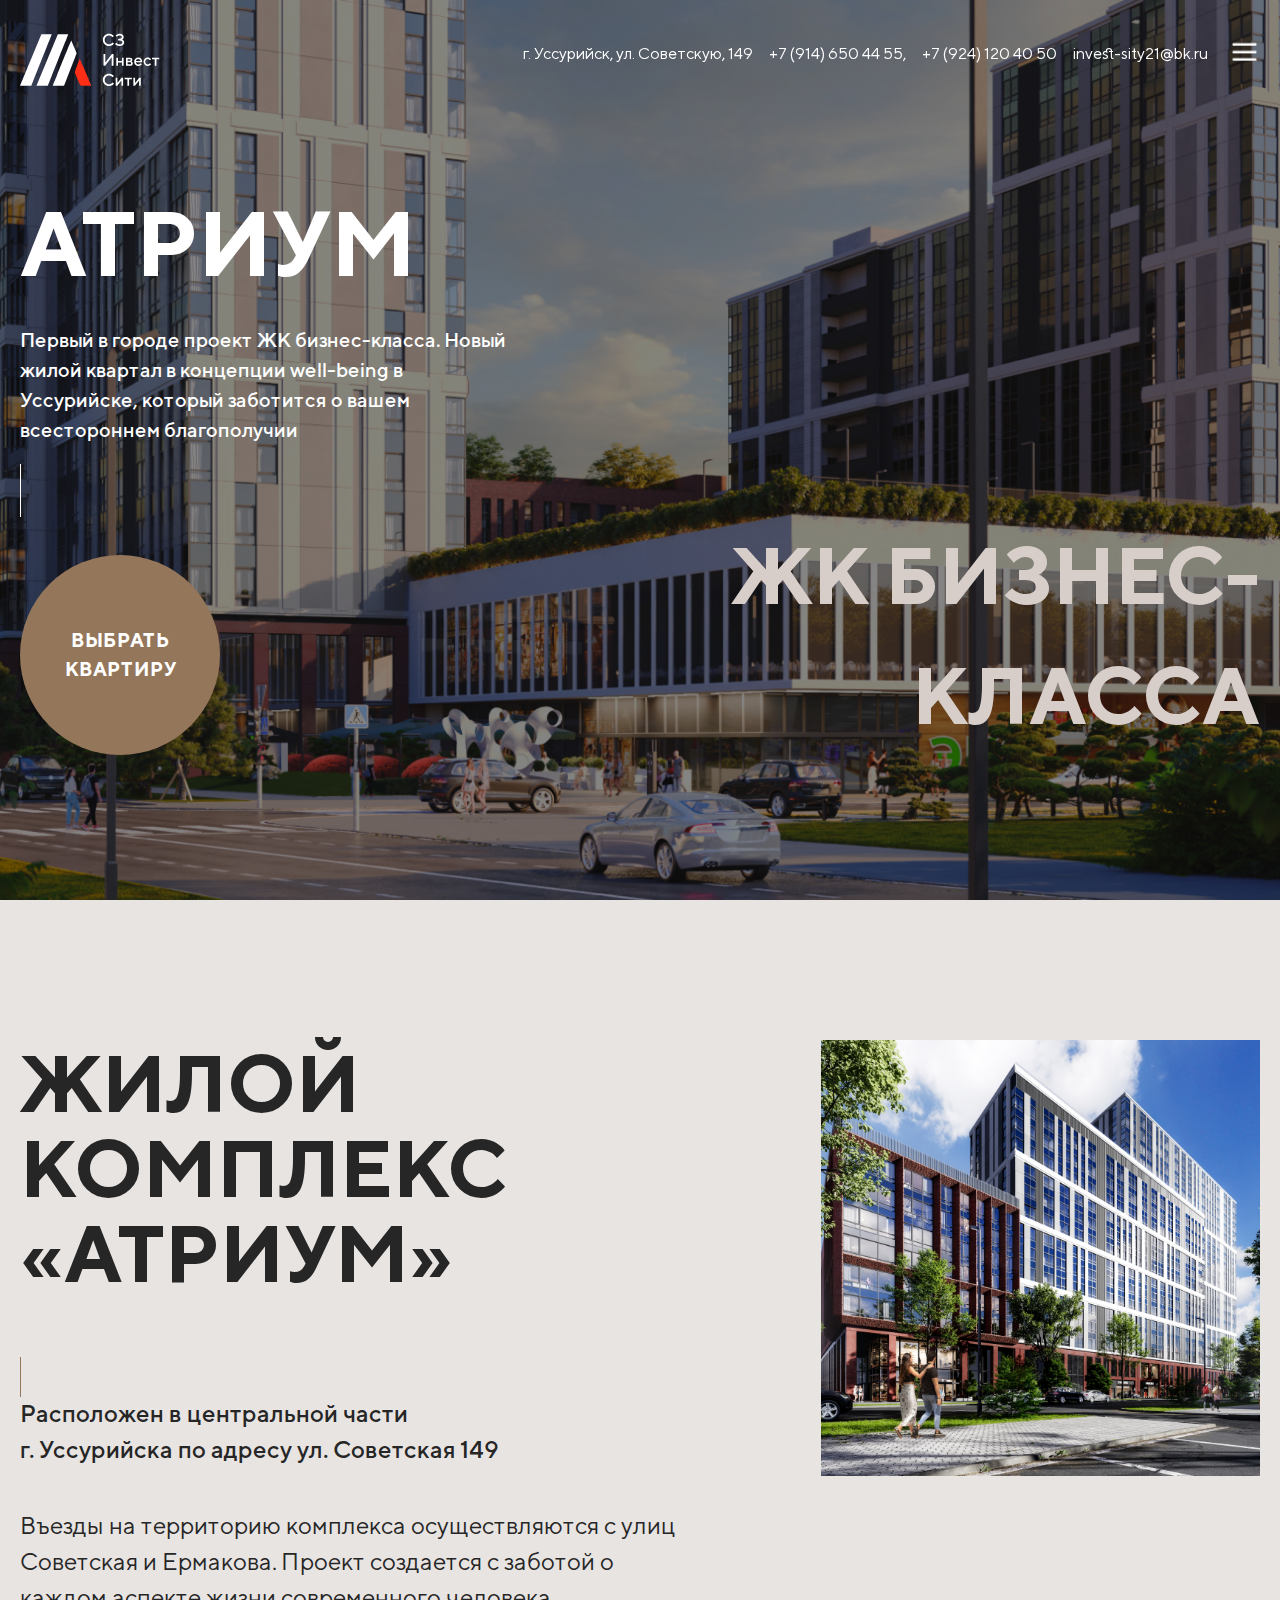
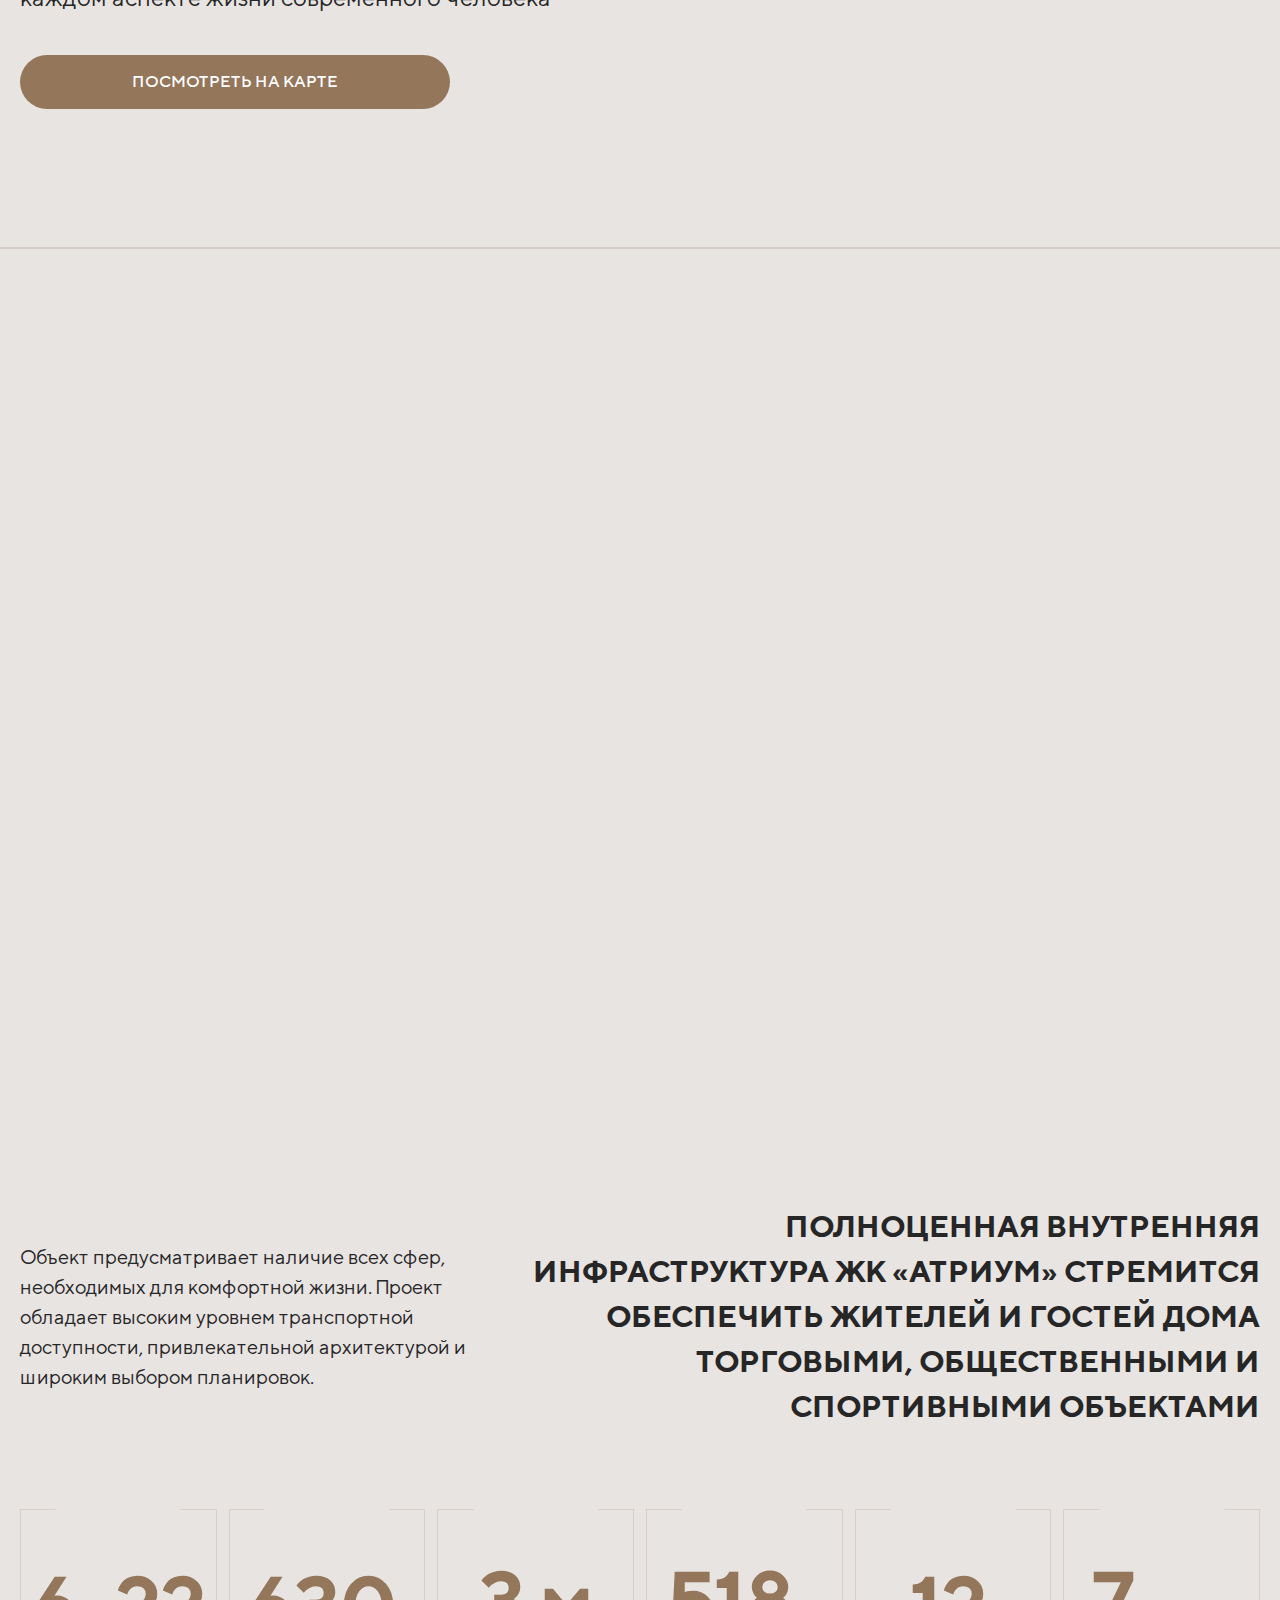
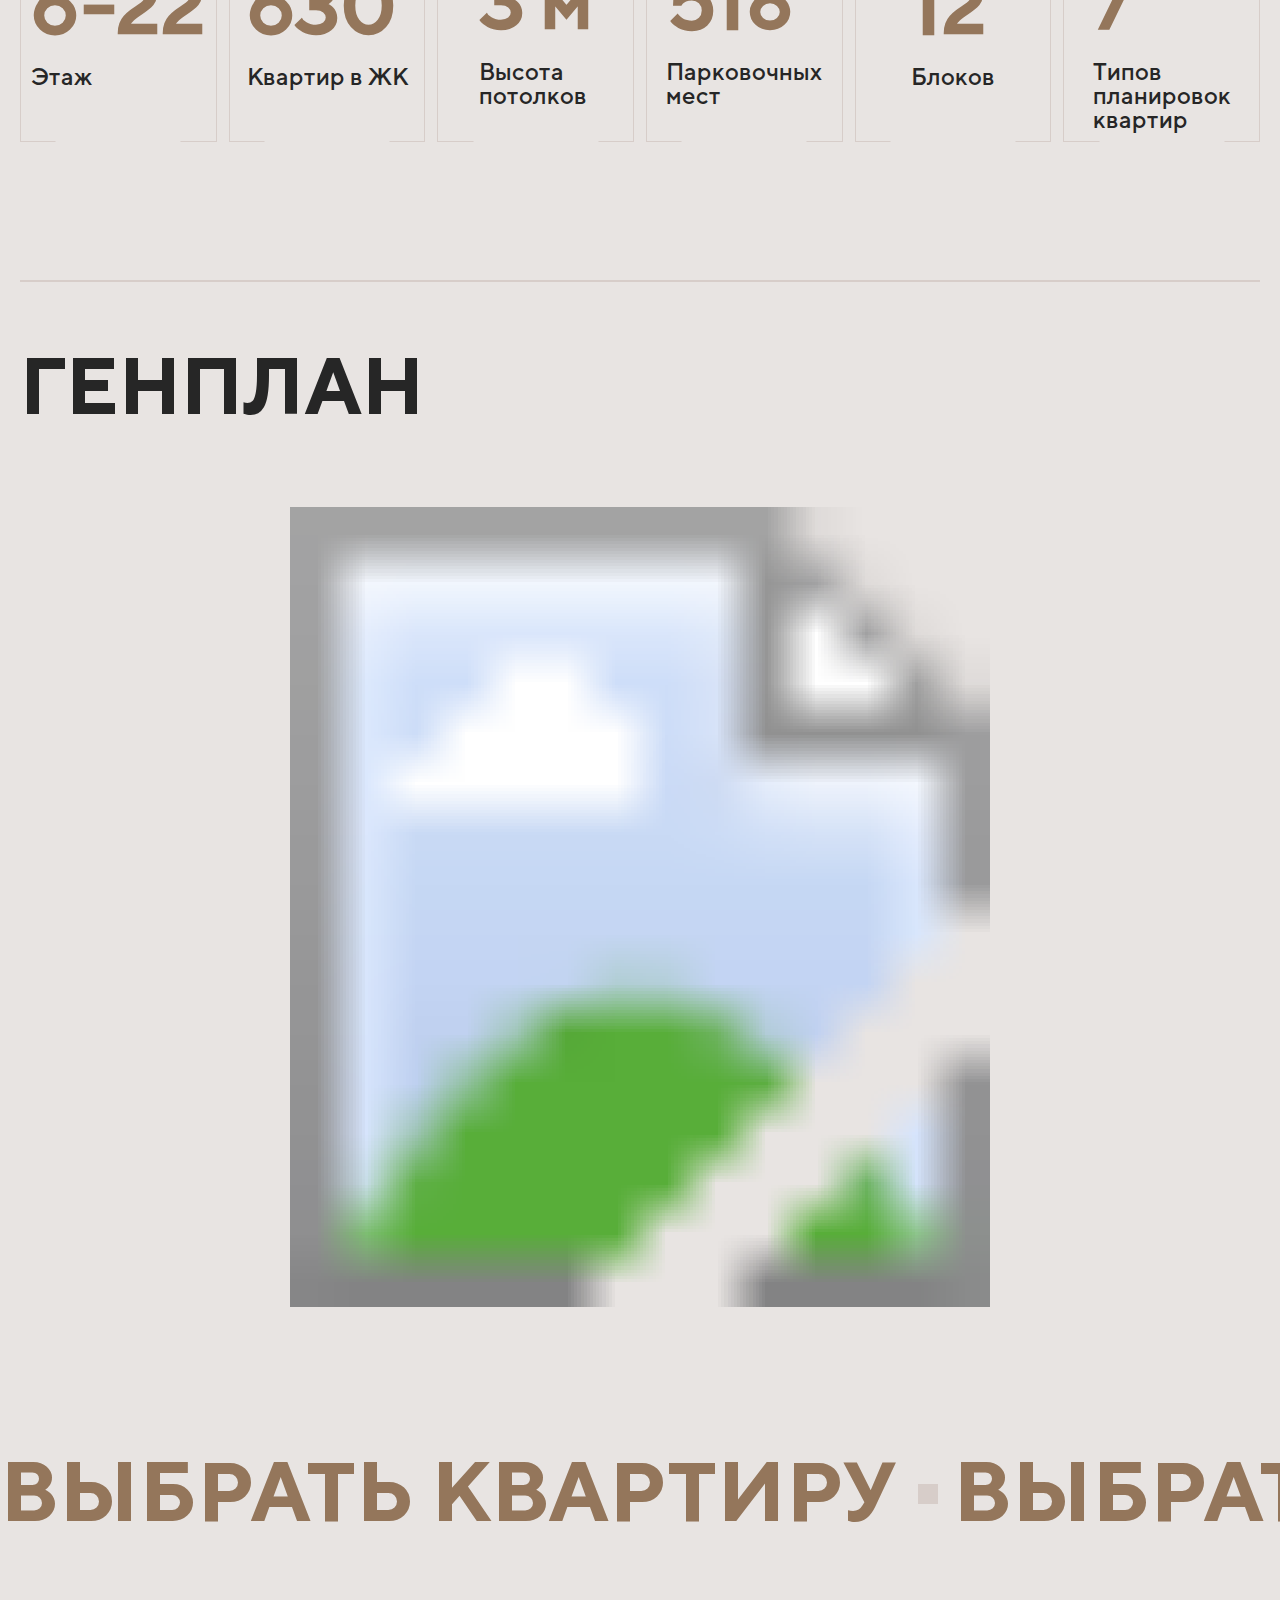
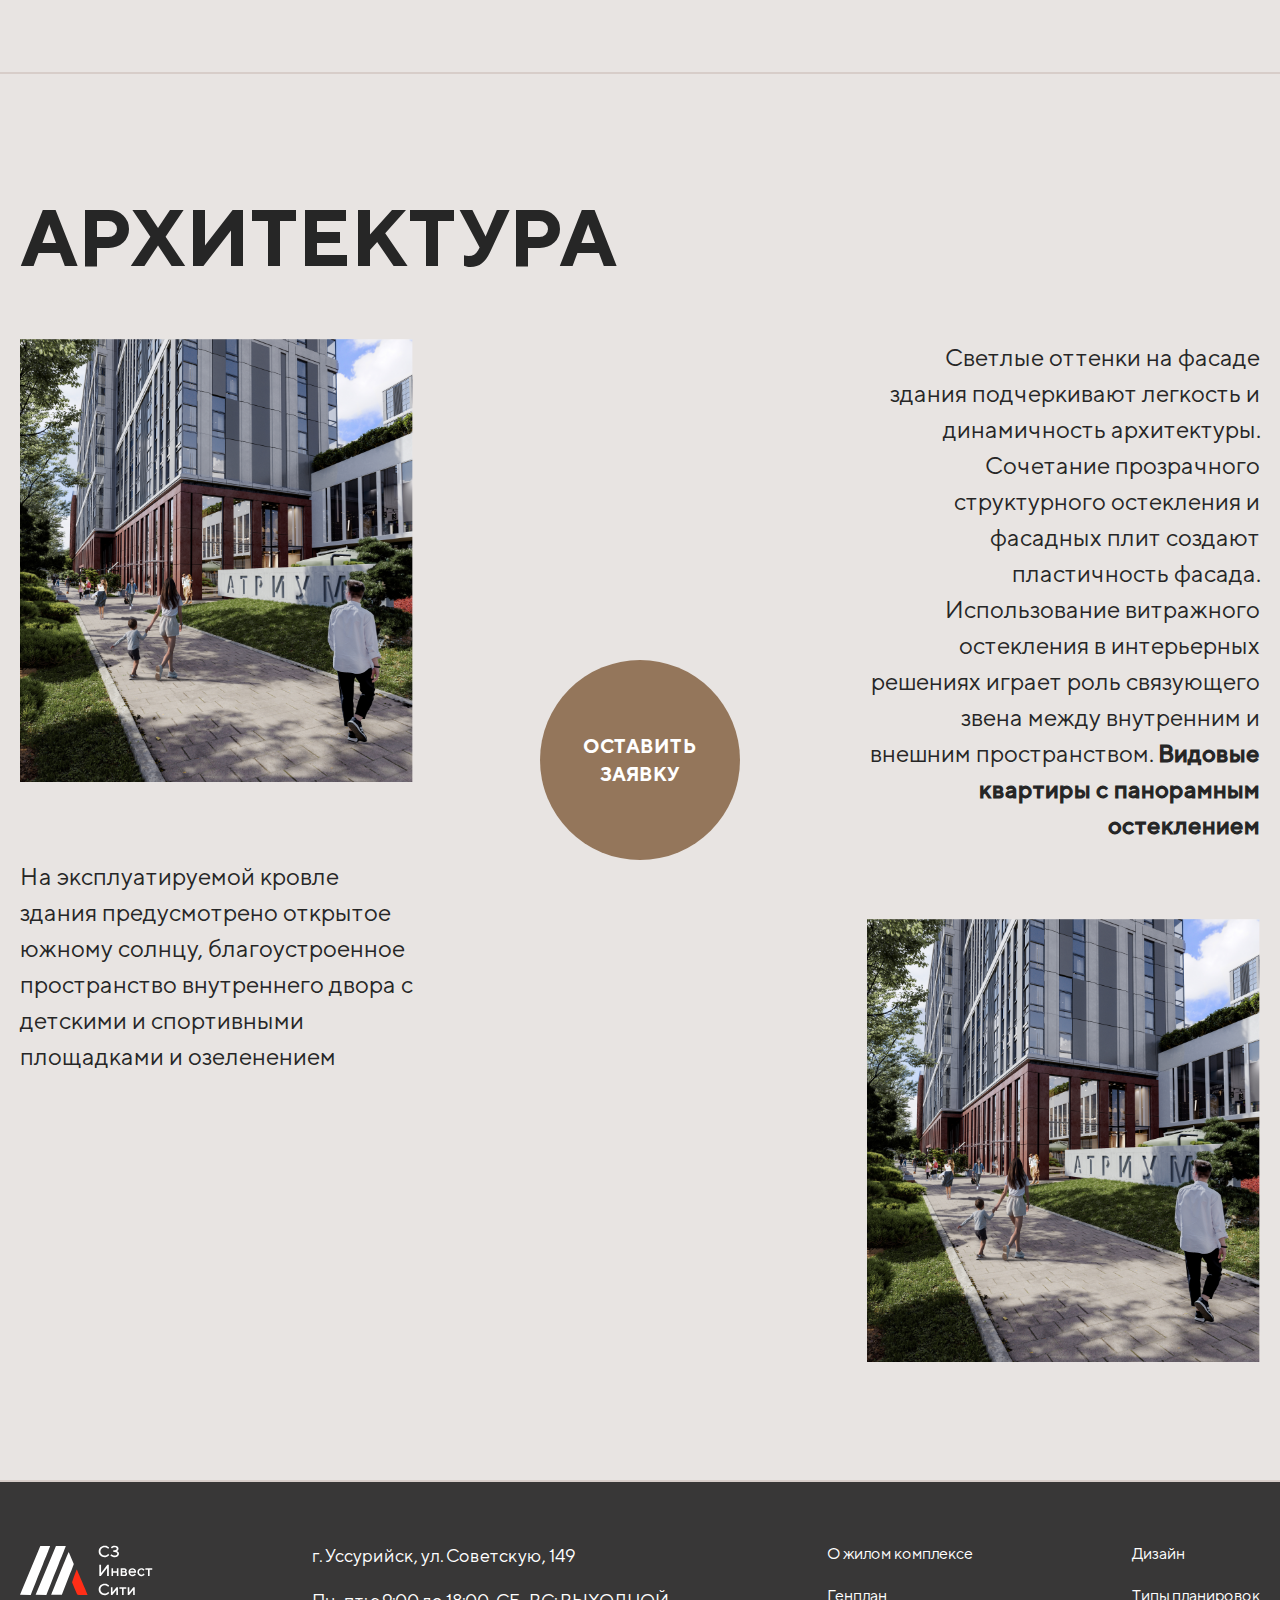
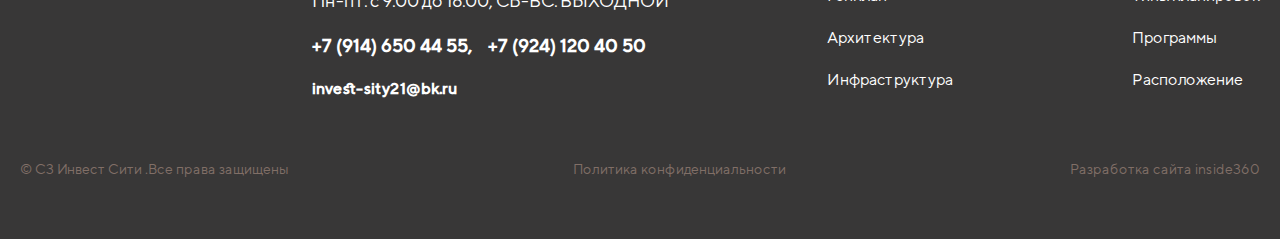
==== commit f88315d1: "featL добавляет адаптивы" ====
--- a/index.html
+++ b/index.html
@@ -124,8 +124,8 @@
             </div>
         </header>
 
-        <!-- <main>
-            <h1 class="visually-hidden">Скрытый заголовок</h1>
+        <main>
+            <h1 class="visually-hidden">Атриум</h1>
 
             <section id="main-section" class="main-bg">
                 <div class="container">
@@ -155,8 +155,9 @@
                     </div>
                 </div>
             </section>
-
-            <section id="info-section-1" class="info-bg">
+          <section id="info-section-1" class="info-bg relative">
+            <img src="./src/img/img/pattern_1.png" class="pattern_1 wow fadeInRight" alt="" data-wow-delay="1s"> 
+
                 <div class="container">
                     <div class="flex justify-between md:gap-[75] gap-[30px] md:flex-row flex-col">
 
@@ -185,7 +186,6 @@
 
                       <div class="md:order-2 order-0">
                         <div class="relative w-full">
-                            <img src="./src/img/img/pattern_1.png" class="pattern_1 wow fadeInRight" alt="" data-wow-delay="1s"> 
                             <img src="./src/img/img/info_1.png" class="relative z-[2]" style="z-index: 1;" alt=""> 
                         </div>
                     </div>
@@ -201,9 +201,9 @@
                     <img src="./src/img/img/pattern_3.png" class="pattern_3 wow fadeInLeft" alt="" data-wow-delay="1s"> 
                    <div class="container relative" style="z-index: 2;">
 
-                        <div class="flex md:flex-row flex-col justify-between md:items-center items-baseline md:pb-[80px] sm:pb-[40px] pb-[40px] md:pt-[55px] sm:pt-[50px] pt-[30px]">
+                        <div class="flex md:flex-row flex-col justify-between md:items-center items-baseline md:pb-[80px] sm:pb-[40px] pb-[30px] md:pt-[55px] sm:pt-[50px] pt-[0px]">
                             <div class="md:max-w-[466px] max-w-[260px]">
-                                <p class="md:text-[20px] sm:text-[14px] text-[14px] font-normal">Объект предусматривает наличие всех
+                                <p class="md:text-[20px] sm:text-[14px] text-[14px] font-normal md:pb-[0] pb-[30px]">Объект предусматривает наличие всех
                                 сфер, необходимых для комфортной жизни. Проект обладает высоким уровнем транспортной доступности, привлекательной архитектурой 
                                 и широким выбором планировок.</p>
                             </div>
@@ -255,16 +255,38 @@
                         </ul>
                    </div>
             </section>
-
+  
              <section id="info-section-3">
                    <div class="container">
                       <h2 class="md:text-[80px] sm:text-[40px] text-[31px] uppercase md:pt-[60px] md:pb-[80px] sm:pt-[30px] sm:pb-[30px] pt-[30px] pb-[30px]">Генплан</h2>
                     </div>
 
-                    <svg class="main__svg" viewBox="0 0 1920 1200">
-                        <image href="./src/img/img/main__map.png" width="1920" height="1200">
-                            <path></path>
-                    </svg>
+                    <div class="relative flex justify-center">
+
+                        <svg class="main__svg" viewBox="0 0 1920 1200">
+                            <image href="./src/img/img/main__map.png" width="1920" height="1200">
+                                <path></path>
+                        </svg>
+                        <div id="click__on__image__map" class="absolute font-medium bottom-[20px] md:hidden flex flex-col items-center text-center max-w-[250px] w-full text-white text-[18px]">
+                            <svg width="104" height="39" viewBox="0 0 104 39" fill="none" xmlns="http://www.w3.org/2000/svg">
+                                <path d="M103.354 23.3536C103.549 23.1583 103.549 22.8417 103.354 22.6464L100.172 19.4645C99.9763 19.2692 99.6597 19.2692 99.4645 19.4645C99.2692 19.6597 99.2692 19.9763 99.4645 20.1716L102.293 23L99.4645 25.8284C99.2692 26.0237 99.2692 26.3403 99.4645 26.5355C99.6597 26.7308 99.9763 26.7308 100.172 26.5355L103.354 23.3536ZM77.5 23.5H103V22.5H77.5V23.5Z" fill="white"/>
+                                <path d="M0.646446 23.3536C0.451185 23.1583 0.451185 22.8417 0.646446 22.6464L3.82843 19.4645C4.02369 19.2692 4.34027 19.2692 4.53553 19.4645C4.7308 19.6597 4.7308 19.9763 4.53553 20.1716L1.70711 23L4.53553 25.8284C4.7308 26.0237 4.7308 26.3403 4.53553 26.5355C4.34027 26.7308 4.02369 26.7308 3.82843 26.5355L0.646446 23.3536ZM26.5 23.5H1V22.5H26.5V23.5Z" fill="white"/>
+                                <g clip-path="url(#clip0_192_536)">
+                                <path d="M62.594 17.1346H62.5374C61.4519 17.1346 60.5381 18.0572 60.5381 19.2431V20.8867C60.5355 21.0423 60.4718 21.1906 60.3609 21.2998C60.2499 21.4089 60.1005 21.47 59.9449 21.47C59.7893 21.47 59.6399 21.4089 59.5289 21.2998C59.4179 21.1906 59.3543 21.0423 59.3516 20.8867V17.8517C59.3516 16.6658 58.4906 15.7011 57.4055 15.7011C56.3143 15.7011 55.4533 16.6658 55.4533 17.8517V21.0685C55.4506 21.2241 55.387 21.3724 55.276 21.4815C55.165 21.5906 55.0156 21.6518 54.86 21.6518C54.7044 21.6518 54.555 21.5906 54.444 21.4815C54.3331 21.3724 54.2694 21.2241 54.2668 21.0685V16.9683C54.2668 15.7828 53.3716 14.8464 52.2863 14.8464H52.2262C51.1681 14.8464 50.2835 15.7345 50.2835 16.879V21.4959C50.2809 21.6515 50.2173 21.7998 50.1063 21.9089C49.9953 22.018 49.8459 22.0792 49.6903 22.0792C49.5347 22.0792 49.3853 22.018 49.2743 21.9089C49.1633 21.7998 49.0997 21.6515 49.0971 21.4959V17.0127C49.0971 16.9982 49.0954 16.983 49.0954 16.9681C49.0954 16.9316 49.0971 16.8952 49.0971 16.8592V6.37771C49.0971 5.1919 48.2021 4.22754 47.1173 4.22754C46.0321 4.22754 45.1376 5.19156 45.1367 6.37636L45.1247 23.7576C45.1246 23.8799 45.0867 23.9992 45.0163 24.0991C44.9459 24.1991 44.8463 24.2749 44.7311 24.3161C44.616 24.3573 44.491 24.3619 44.3732 24.3293C44.2554 24.2968 44.1505 24.2285 44.073 24.134L41.9976 21.6077C41.7268 21.2685 41.3891 20.9888 41.0054 20.7859C40.6218 20.583 40.2004 20.4614 39.7677 20.4285C39.344 20.4005 38.9191 20.4601 38.5194 20.6035C38.1198 20.7469 37.7539 20.9711 37.4447 21.2621C37.4373 21.2688 37.4298 21.2767 37.4218 21.2833L37.0156 21.6229L44.211 35.4506C45.3469 37.6332 47.4947 38.9998 49.8157 38.9998H58.1334C61.673 38.9998 64.5555 35.8856 64.5591 32.0709C64.5611 30.0508 64.5631 28.5356 64.5647 27.315C64.5691 24.0522 64.5704 22.8521 64.5621 19.2579C64.5595 18.0753 63.6765 17.1346 62.594 17.1346Z" fill="white"/>
+                                <path d="M41.7203 6.58531C42.0481 6.58531 42.3136 6.31979 42.3136 5.99206C42.3101 5.15021 42.5289 4.32236 42.9479 3.59213C43.3668 2.8619 43.971 2.25515 44.6994 1.83316C45.4279 1.41116 46.2549 1.18892 47.0968 1.1889C47.9386 1.18888 48.7656 1.41108 49.4941 1.83305C50.2226 2.25502 50.8268 2.8618 51.2457 3.59208C51.6646 4.32236 51.8832 5.15027 51.8796 5.99215C51.8823 6.14775 51.9459 6.29609 52.0569 6.4052C52.1679 6.5143 52.3173 6.57545 52.4729 6.57545C52.6285 6.57545 52.7779 6.5143 52.8889 6.4052C52.9998 6.29609 53.0635 6.14775 53.0661 5.99215C53.0744 3.85426 51.9382 1.87486 50.088 0.803541C49.179 0.277183 48.1472 6.24702e-06 47.0967 1.05595e-10C46.0463 -6.24681e-06 45.0145 0.277158 44.1054 0.803506C43.1964 1.32985 42.4423 2.08675 41.9193 2.99776C41.3964 3.90877 41.1231 4.94163 41.127 5.99206C41.127 6.31979 41.3928 6.58531 41.7202 6.58531H41.7203Z" fill="white"/>
+                                </g>
+                                <defs>
+                                <clipPath id="clip0_192_536">
+                                <rect width="39" height="39" fill="white" transform="translate(37)"/>
+                                </clipPath>
+                                </defs>
+                            </svg>
+
+                            <p>Для выбора квартиры нажмите по генплану и выберите блок</p>
+                                
+                        </div>
+                            
+                    </div>
             </section>
 
 
@@ -313,7 +335,7 @@
                     </div>
                 </div>
             </section>
-
+<!-- 
             <section id="all_for_comfort" class="overflow-hidden relative">
                 <div class="container">
                     <h2 class="md:text-[60px] sm:text-[40px] text-[31px] uppercase md:pt-[60px] md:pb-[60px] sm:pt-[30px] sm:pb-[30px] pt-[30px] pb-[30px] relative z-[2]">Все необходимое для комфортной жизни в одном месте</h2>
@@ -609,7 +631,7 @@
 
         </main> -->
 
-        <footer class="footer bg-bg-dark md:py-[60px] sm:py-[30px] py-[30px] absolute bottom-0 w-full">
+        <footer class="footer bg-bg-dark md:py-[60px] sm:py-[30px] py-[30px]">
             <div class="container flex md:justify-between items-start justify-start md:flex-nowrap gap-[30px] flex-wrap text-white">
                 <a class="md:w-auto w-full" href="/">
                     <img class="" src="./src/img/img/logo-footer.svg" alt="Logo">
--- a/css/main.css
+++ b/css/main.css
@@ -358,6 +358,19 @@
   padding-top: 200px;
 }
 
+.main-section__wrapper .main__desc {
+  position: relative;
+}
+
+.main-section__wrapper .main__desc::before {
+  position: absolute;
+  content: '';
+  height: 53px;
+  background: var(--white);
+  width: 1px;
+  bottom: -60%;
+}
+
 .main-section__wrapper div:first-of-type {
   max-width: 500px;
   display: flex;
@@ -391,7 +404,7 @@
   font-family: 'Bahnschrift';
   font-weight: 700;
   text-transform: uppercase;
-  font-size: clamp(3.125rem, 4.375vw + 2.25rem, 7.5rem);
+  font-size: clamp(3.125rem, 3.375vw + 2.25rem, 7.5rem);
   line-height: 120px;
 }
 
@@ -408,6 +421,29 @@
 @media screen and (max-width: 480px) {
   .main-section__wrapper {
     flex-direction: column;
+  }
+
+  .main-section__wrapper div:first-of-type {
+    gap: 0px;
+  }
+
+  .main-section__wrapper .main__title {
+    line-height: 51px;
+  }
+
+  .main-section__wrapper .main__desc::before {
+    position: absolute;
+    content: '';
+    height: 30px;
+    background: var(--white);
+    width: 1px;
+    bottom: -50%;
+  }
+}
+
+@media screen and (max-width: 375px) {
+  .main-section__wrapper .main__title {
+    line-height: 51px;
   }
 }
 
@@ -704,6 +740,11 @@
 }
 
 @media screen and (max-width: 480px) {
+  .main-section__wrapper .circle__wrapper {
+    padding-top: 50px;
+    padding-bottom: 30px;
+  }
+
   .circle__wrapper button.button-popup {
     position: relative;
     bottom: 0;
@@ -724,6 +765,12 @@
   }
 }
 
+@media screen and (max-width: 375px) {
+  .button_main {
+    padding: 15px 45px;
+  }
+}
+
 #info-section-1 {
   background-color: var(--bg);
   padding: 140px 0px;
@@ -738,6 +785,20 @@
 
 #info-section-1 .container {
   position: relative;
+}
+
+#info-section-1 h2 {
+  position: relative;
+  text-transform: uppercase;
+}
+
+#info-section-1 h2::before {
+  position: absolute;
+  content: '';
+  height: 40px;
+  background: var(--brown-light);
+  width: 1px;
+  bottom: -40%;
 }
 
 #info-section-1 .container::after {
@@ -824,8 +885,17 @@
   .info-section-list li p:first-of-type {
     font-size: 50px;
     line-height: 24px;
-    margin-bottom: 12px;
+    margin-bottom: 20px;
     font-weight: bold;
+  }
+
+  .info-section-list li {
+    max-width: auto;
+    height: 169px;
+  }
+
+  #info-section-1 {
+    padding: 60px 0;
   }
 
   .info-section-list {
@@ -833,6 +903,41 @@
     grid-template-columns: repeat(2, 1fr);
     gap: 10px;
     padding-bottom: 60px;
+  }
+
+  #info-section-1 h2::before {
+    position: absolute;
+    content: '';
+    height: 40px;
+    background: var(--brown-light);
+    width: 1px;
+    bottom: -80%;
+  }
+
+  #info-section-1 .container::after {
+    content: '';
+    position: absolute;
+    width: -webkit-fill-available;
+    bottom: -60px;
+    left: 0;
+    height: 2px;
+    background-color: var(--biege);
+  }
+
+  #info-section-3 svg {
+    max-height: 480px;
+  }
+
+  #info-section-3 svg image{
+    height: 100%;
+  }
+
+  .info-section-list li p:nth-child(2) {
+    font-size: 16px;
+  }
+
+  .info-section-list li div {
+    height: 50px;
   }
 }
 
@@ -923,7 +1028,14 @@
 
 @media screen and (max-width: 480px) {
   #ticker {
-    padding: 40px 0;
+    padding: 60px 0;
+  }
+
+  .ticker__item::before {
+    top: 38%;
+    left: -5%;
+    height: 10px;
+    width: 10px;
   }
 }
 
@@ -1632,6 +1744,10 @@
   bottom: 0px;
 }
 
+.bottom-\[20px\]{
+  bottom: 20px;
+}
+
 .z-\[2\]{
   z-index: 2;
 }
@@ -1640,18 +1756,22 @@
   order: 1;
 }
 
+.order-2{
+  order: 2;
+}
+
 .order-3{
   order: 3;
 }
 
-.order-2{
-  order: 2;
-}
-
 .m-auto{
   margin: auto;
 }
 
+.m-0{
+  margin: 0px;
+}
+
 .mb-4{
   margin-bottom: 1rem;
 }
@@ -1668,6 +1788,10 @@
   margin-top: 30px;
 }
 
+.block{
+  display: block;
+}
+
 .flex{
   display: flex;
 }
@@ -1756,6 +1880,14 @@
   max-width: 100%;
 }
 
+.max-w-\[200px\]{
+  max-width: 200px;
+}
+
+.max-w-\[250px\]{
+  max-width: 250px;
+}
+
 .transform{
   transform: translate(var(--tw-translate-x), var(--tw-translate-y)) rotate(var(--tw-rotate)) skewX(var(--tw-skew-x)) skewY(var(--tw-skew-y)) scaleX(var(--tw-scale-x)) scaleY(var(--tw-scale-y));
 }
@@ -1788,12 +1920,12 @@
   justify-content: flex-start;
 }
 
+.justify-center{
+  justify-content: center;
+}
+
 .justify-between{
   justify-content: space-between;
-}
-
-.justify-evenly{
-  justify-content: space-evenly;
 }
 
 .gap-2{
@@ -1907,10 +2039,6 @@
   padding-bottom: 30px;
 }
 
-.pb-\[40px\]{
-  padding-bottom: 40px;
-}
-
 .pb-\[75px\]{
   padding-bottom: 75px;
 }
@@ -1933,6 +2061,10 @@
 
 .pt-10{
   padding-top: 2.5rem;
+}
+
+.pt-\[0px\]{
+  padding-top: 0px;
 }
 
 .pt-\[10px\]{
@@ -2002,6 +2134,10 @@
 .text-xs{
   font-size: 0.75rem;
   line-height: 1rem;
+}
+
+.text-\[18px\]{
+  font-size: 18px;
 }
 
 .font-bold{
@@ -2129,7 +2265,7 @@
 
 .pattern_1 {
   position: absolute;
-  top: -50px;
+  top: 50px;
   right: -250px;
   z-index: 1;
 }
@@ -2448,25 +2584,37 @@
   }
 
   #map_img {
+    background-attachment: inherit;
+    width: -webkit-fill-available;
+    padding: 30px 0;
+    height: 50vh;
     background-image: url('../src/img/img/map-s.png');
+    background-size: contain;
+    background-position: center;
   }
 
   .pattern_1 {
     position: absolute;
-    top: -50px;
-    right: -0px;
+    top: 30px;
+    right: 0px;
     z-index: 1;
+    scale: 1;
+    width: 150px;
+  }
+
+  .pattern_2 {
+    width: 300px;
+    height: 82px;
+    top: 27%;
   }
 
   .pattern_3 {
     position: absolute;
-    top: 0px;
+    top: -2.8%;
     left: -0px;
     z-index: 1;
-  }
-
-  #map_img {
-    height: 100%;
+    height: 250px;
+    width: 82px;
   }
 
   #architecture {
@@ -2531,16 +2679,12 @@
 }
 
 @media (min-width: 1024px){
+  .md\:order-1{
+    order: 1;
+  }
+
   .md\:order-2{
     order: 2;
-  }
-
-  .md\:order-1{
-    order: 1;
-  }
-
-  .md\:order-10{
-    order: 10;
   }
 
   .md\:flex{
@@ -2622,6 +2766,10 @@
     padding-bottom: 60px;
   }
 
+  .md\:pb-\[0\]{
+    padding-bottom: 0;
+  }
+
   .md\:pb-\[100px\]{
     padding-bottom: 100px;
   }
@@ -2699,12 +2847,8 @@
     font-size: 0.875rem;
     line-height: 1.25rem;
   }
-
-  .md\:text-\[\]{
-    color: ;
-  }
-}
-
-
-
-
+}
+
+
+
+
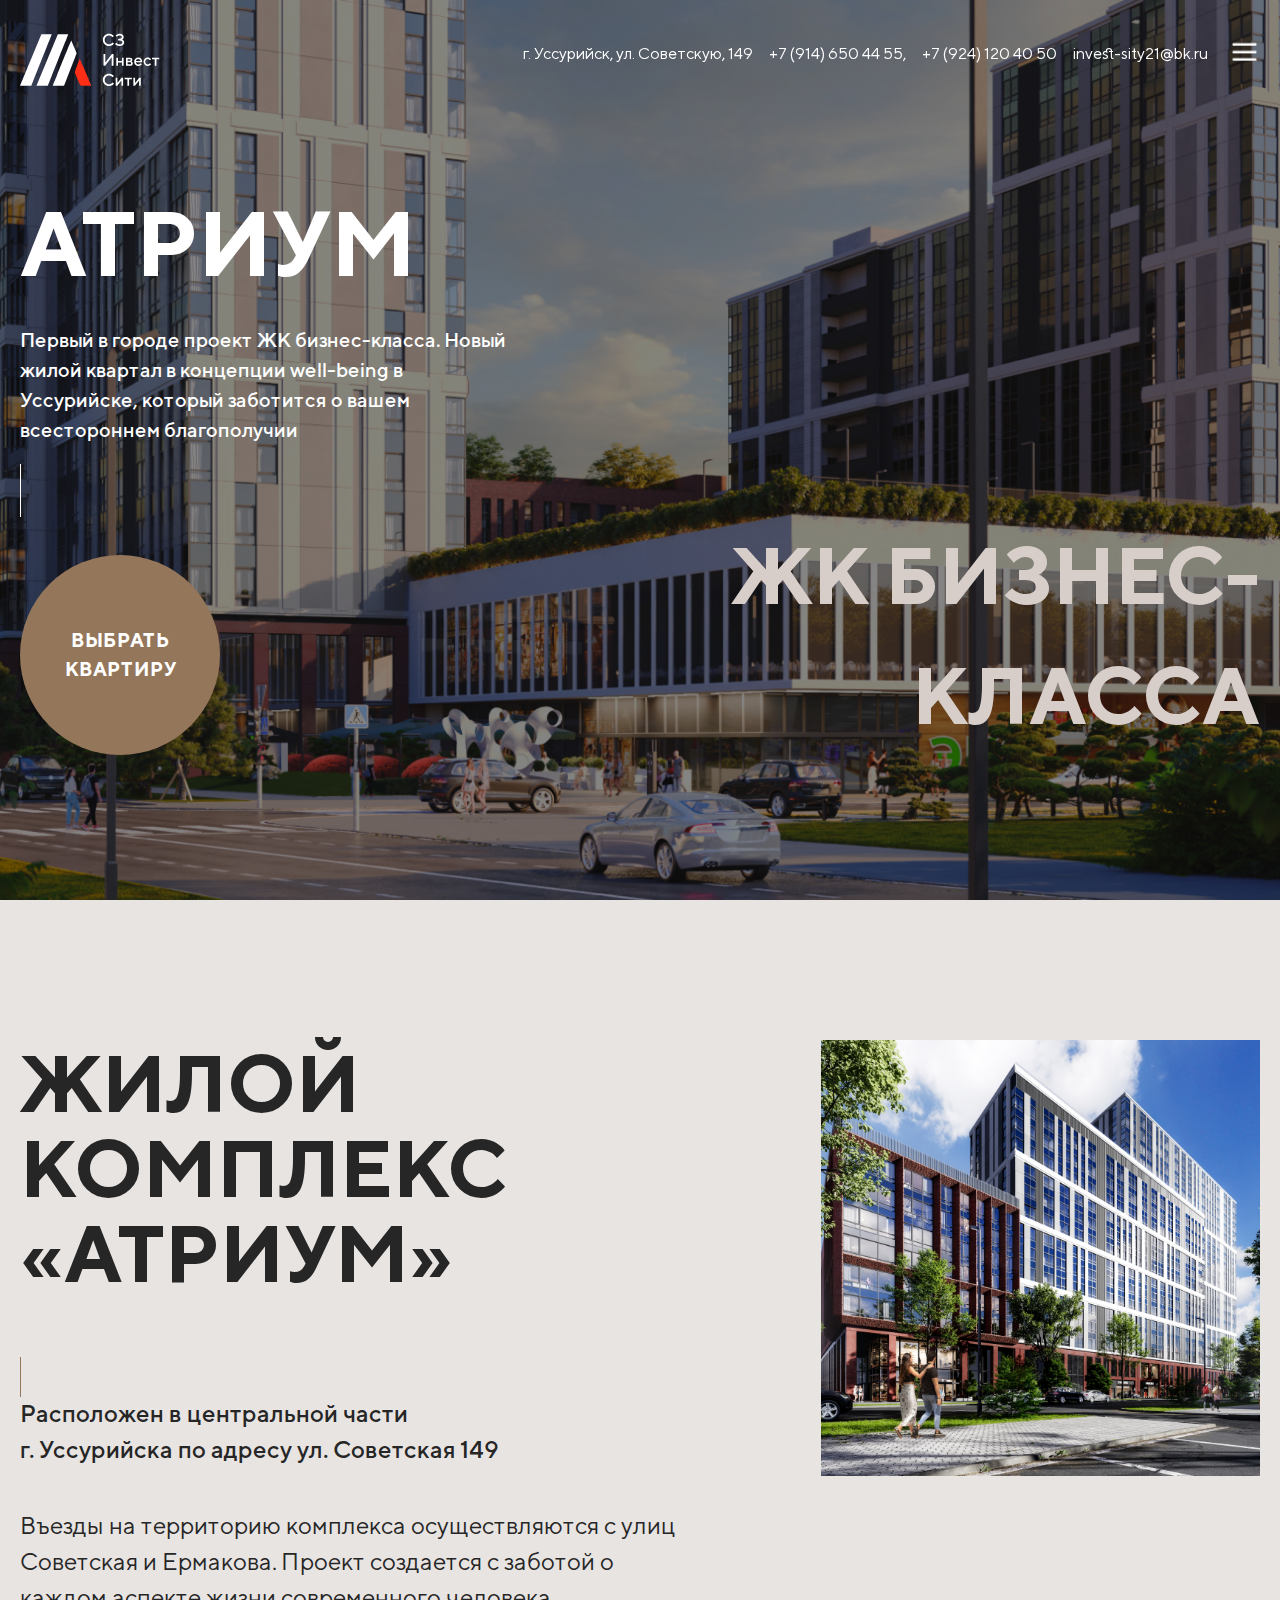
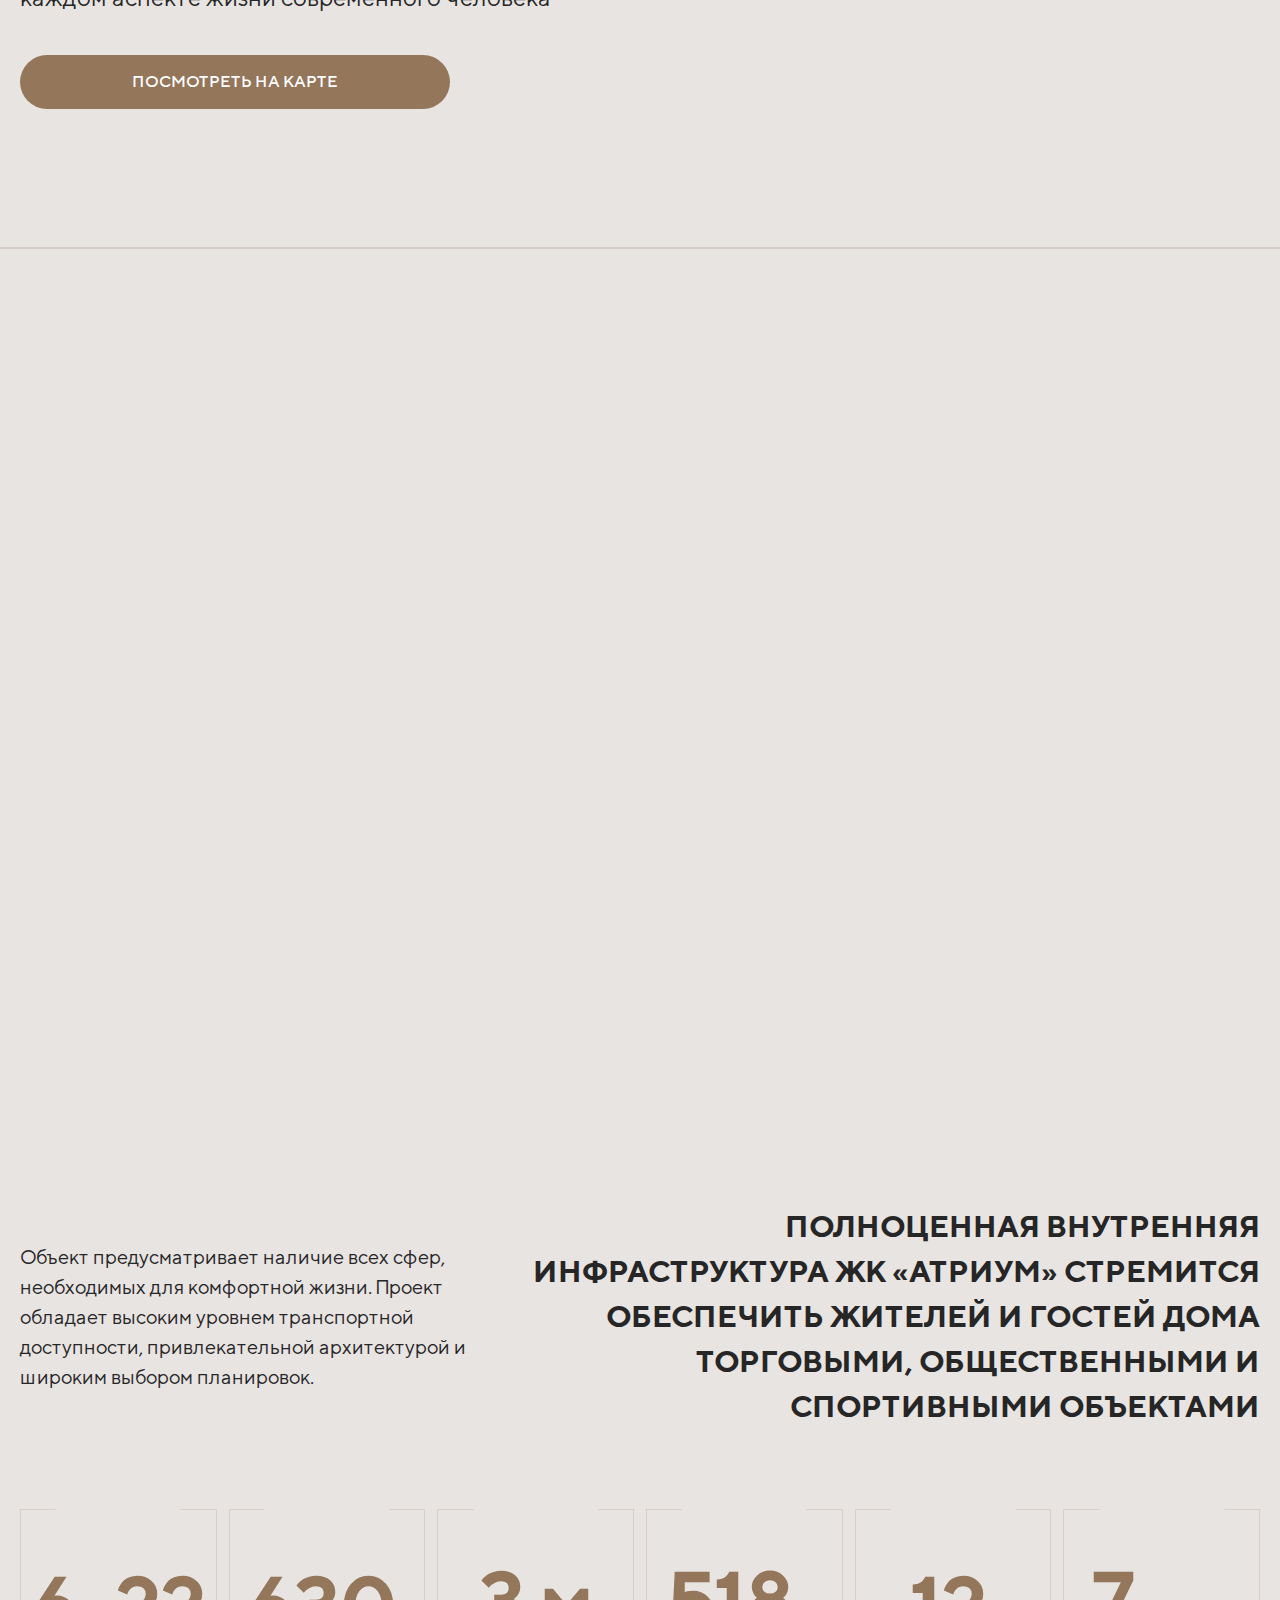
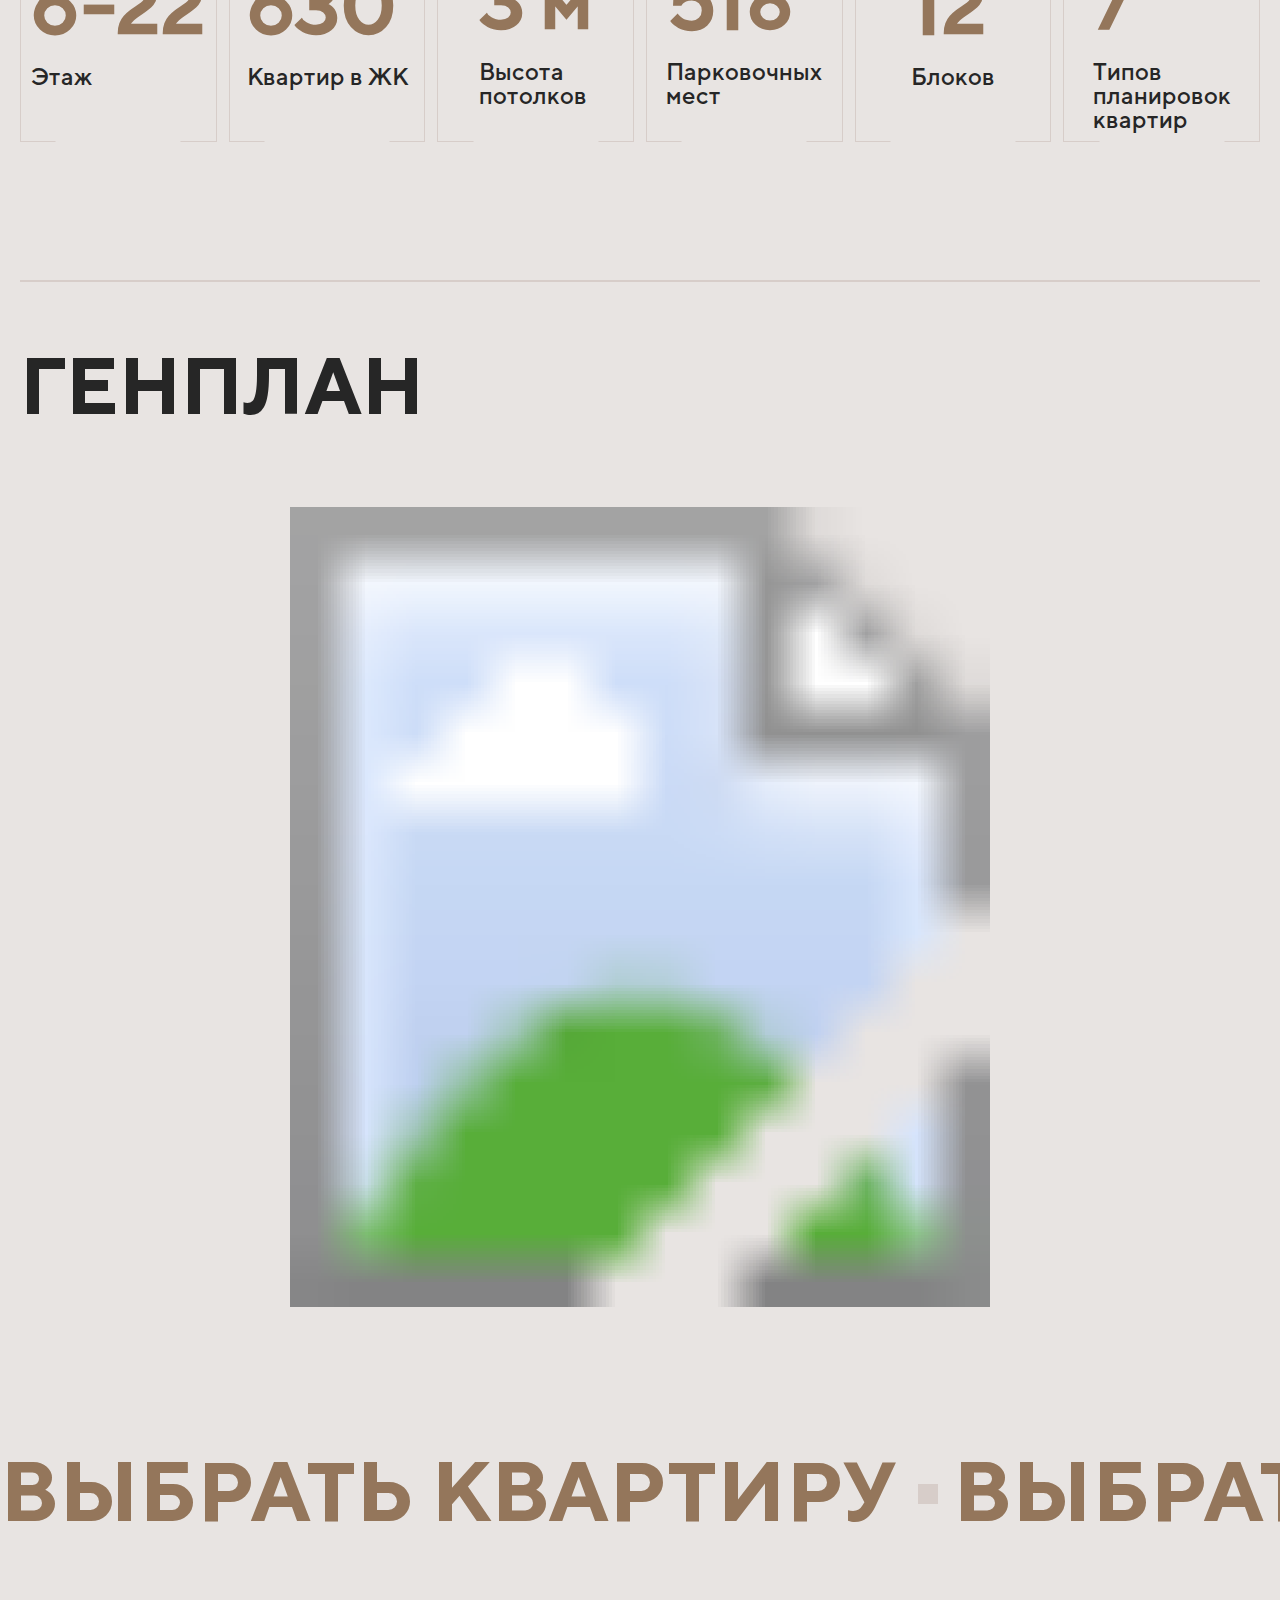
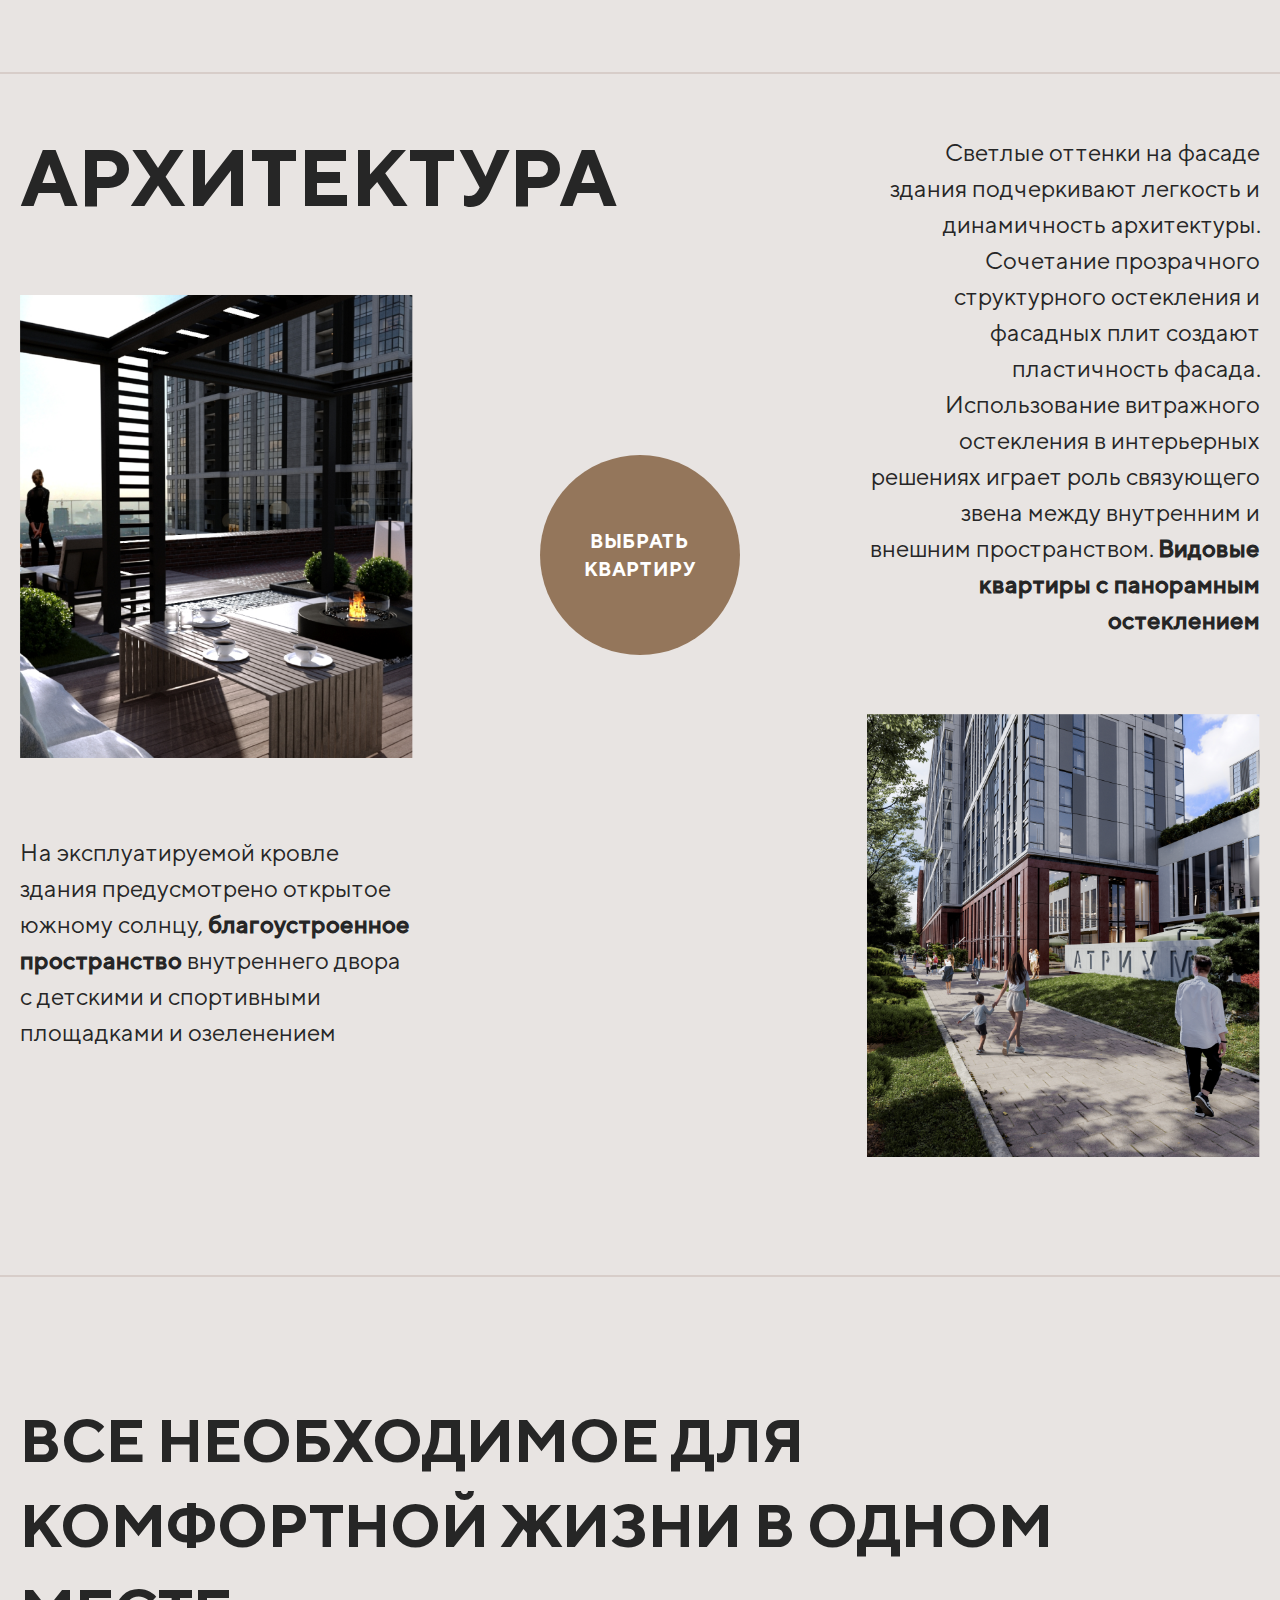
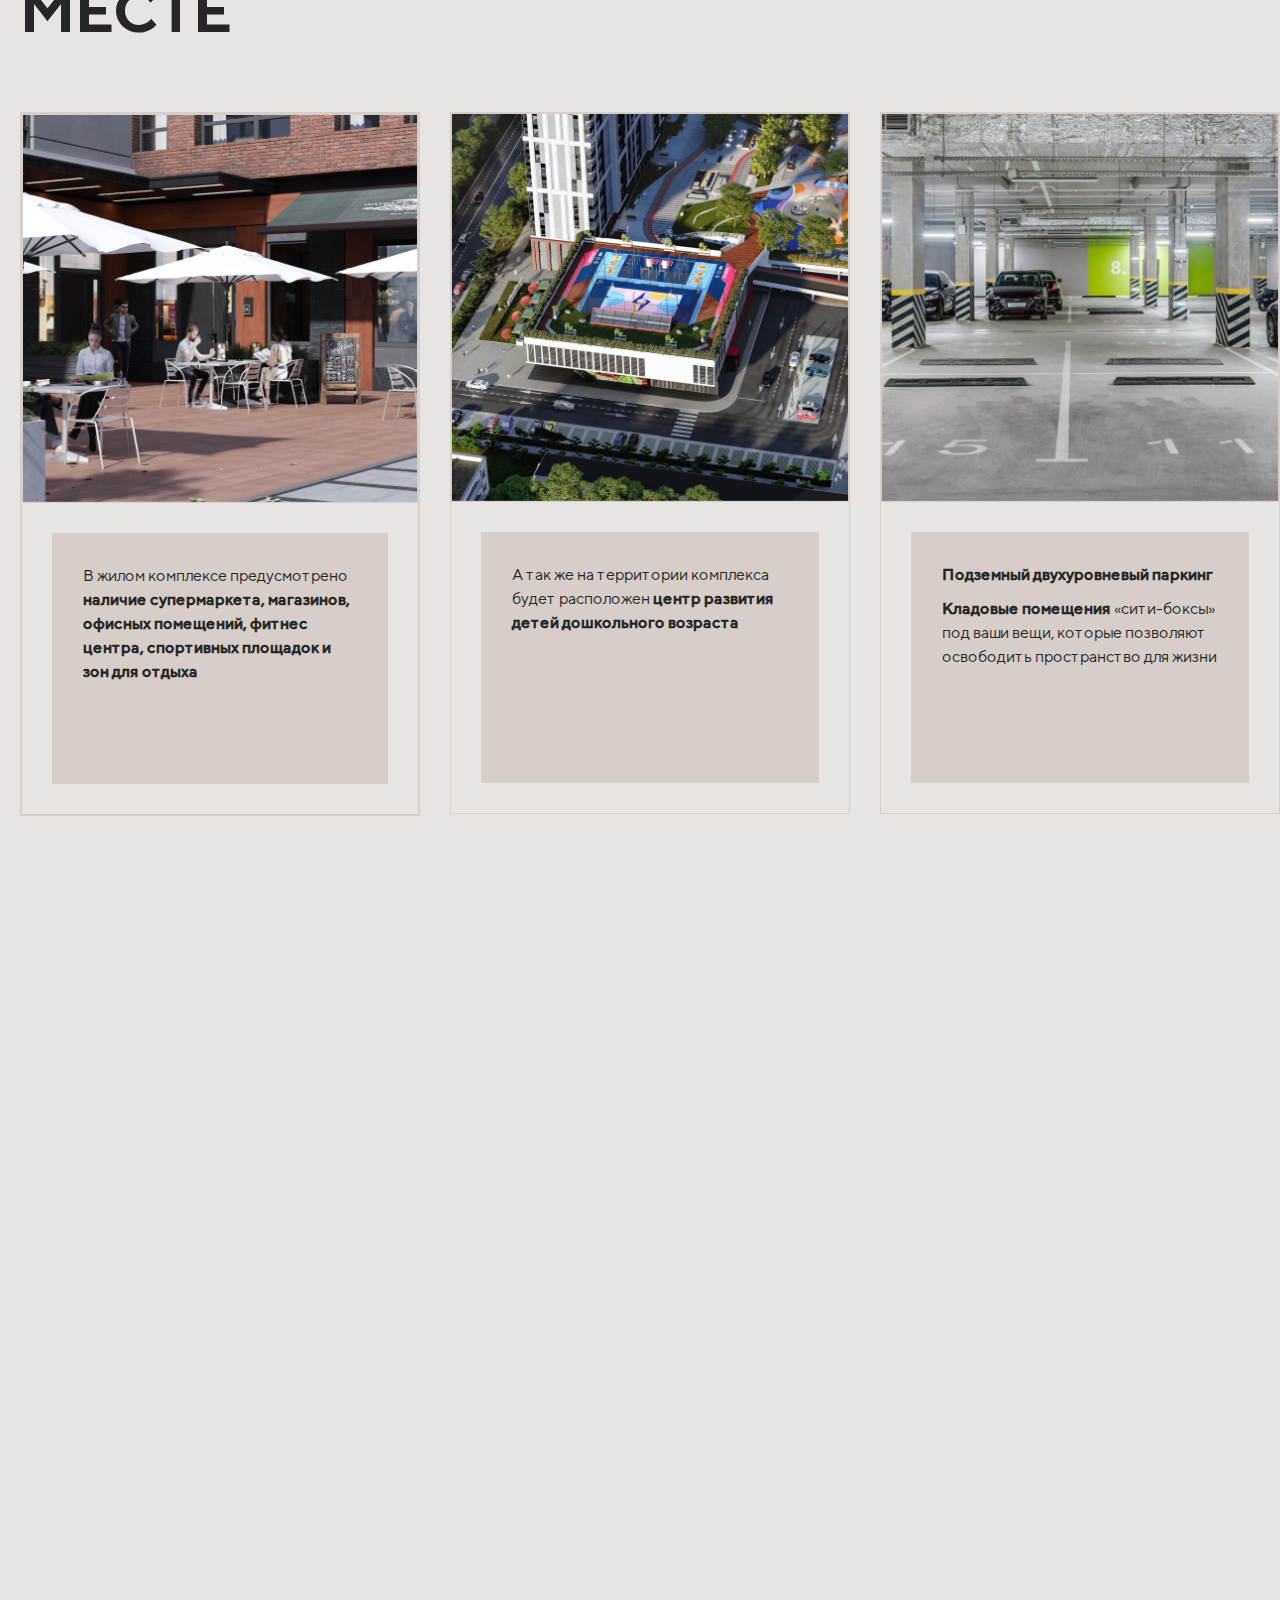
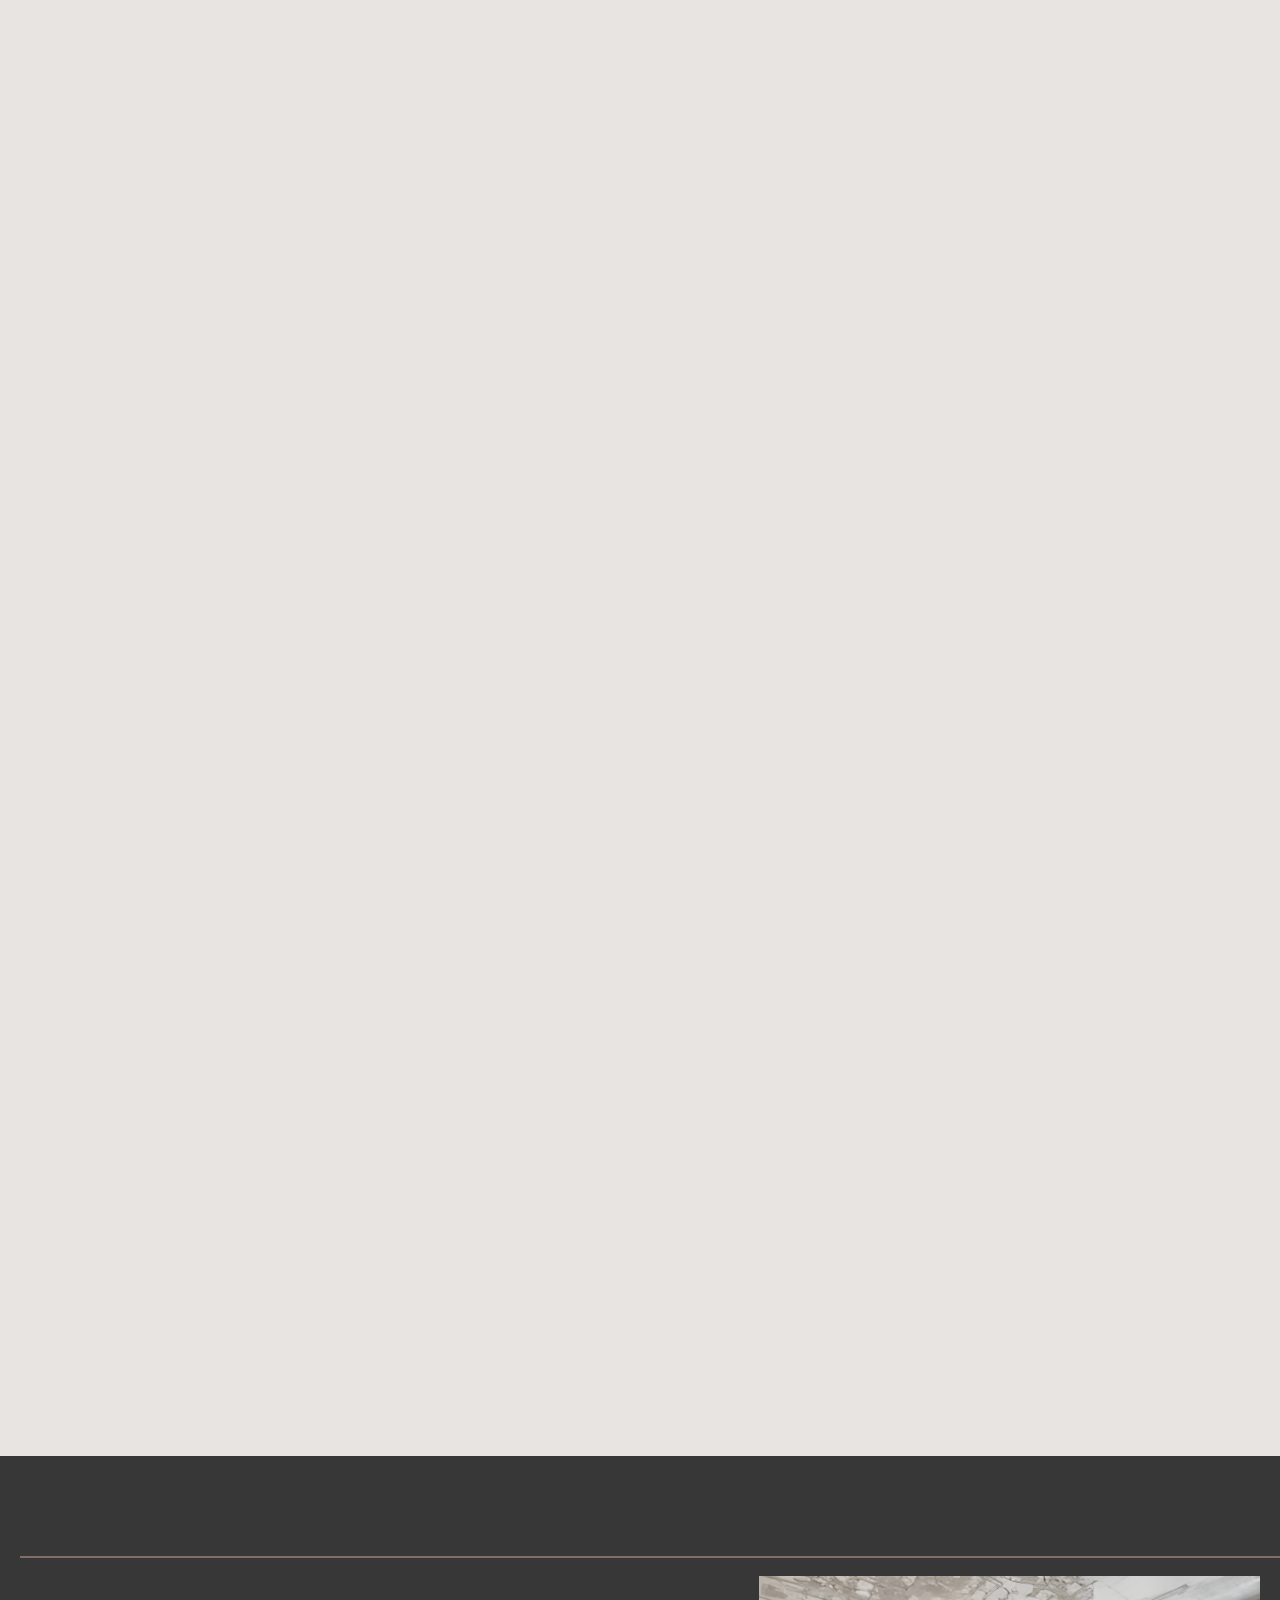
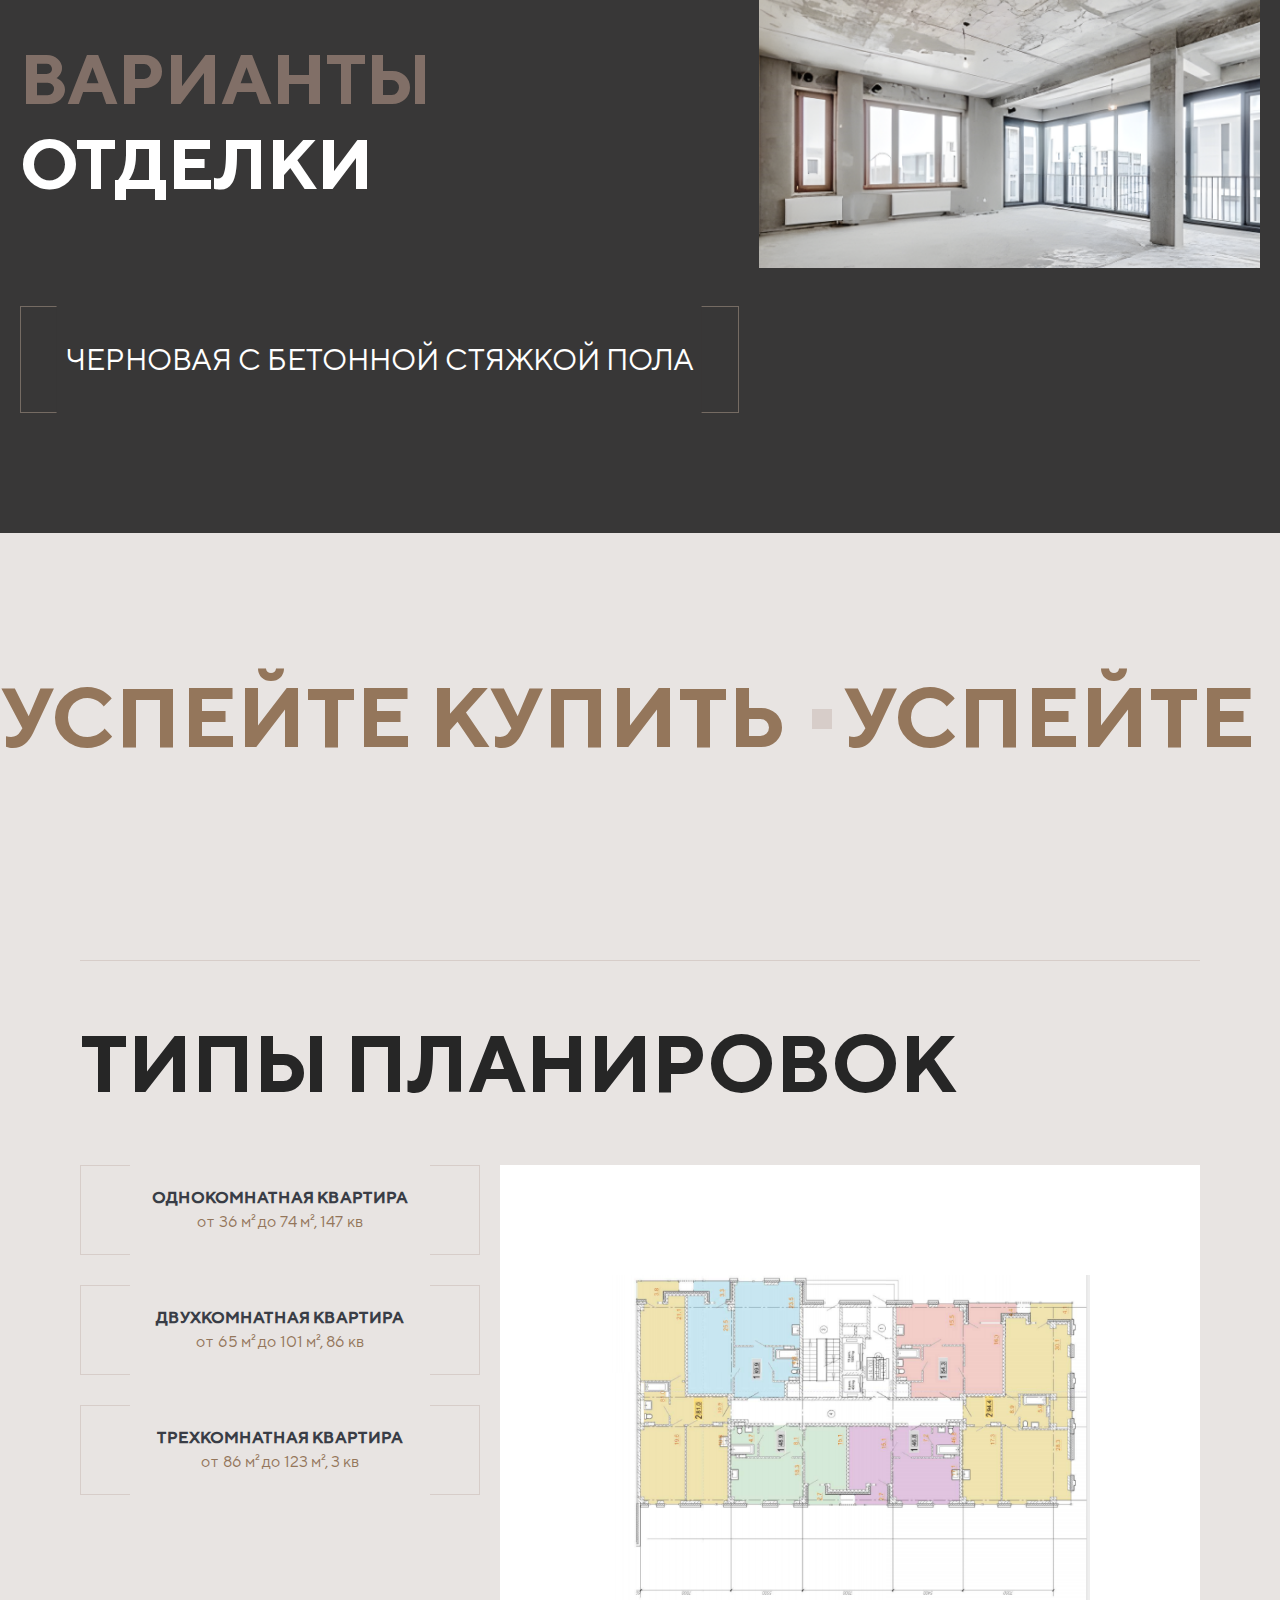
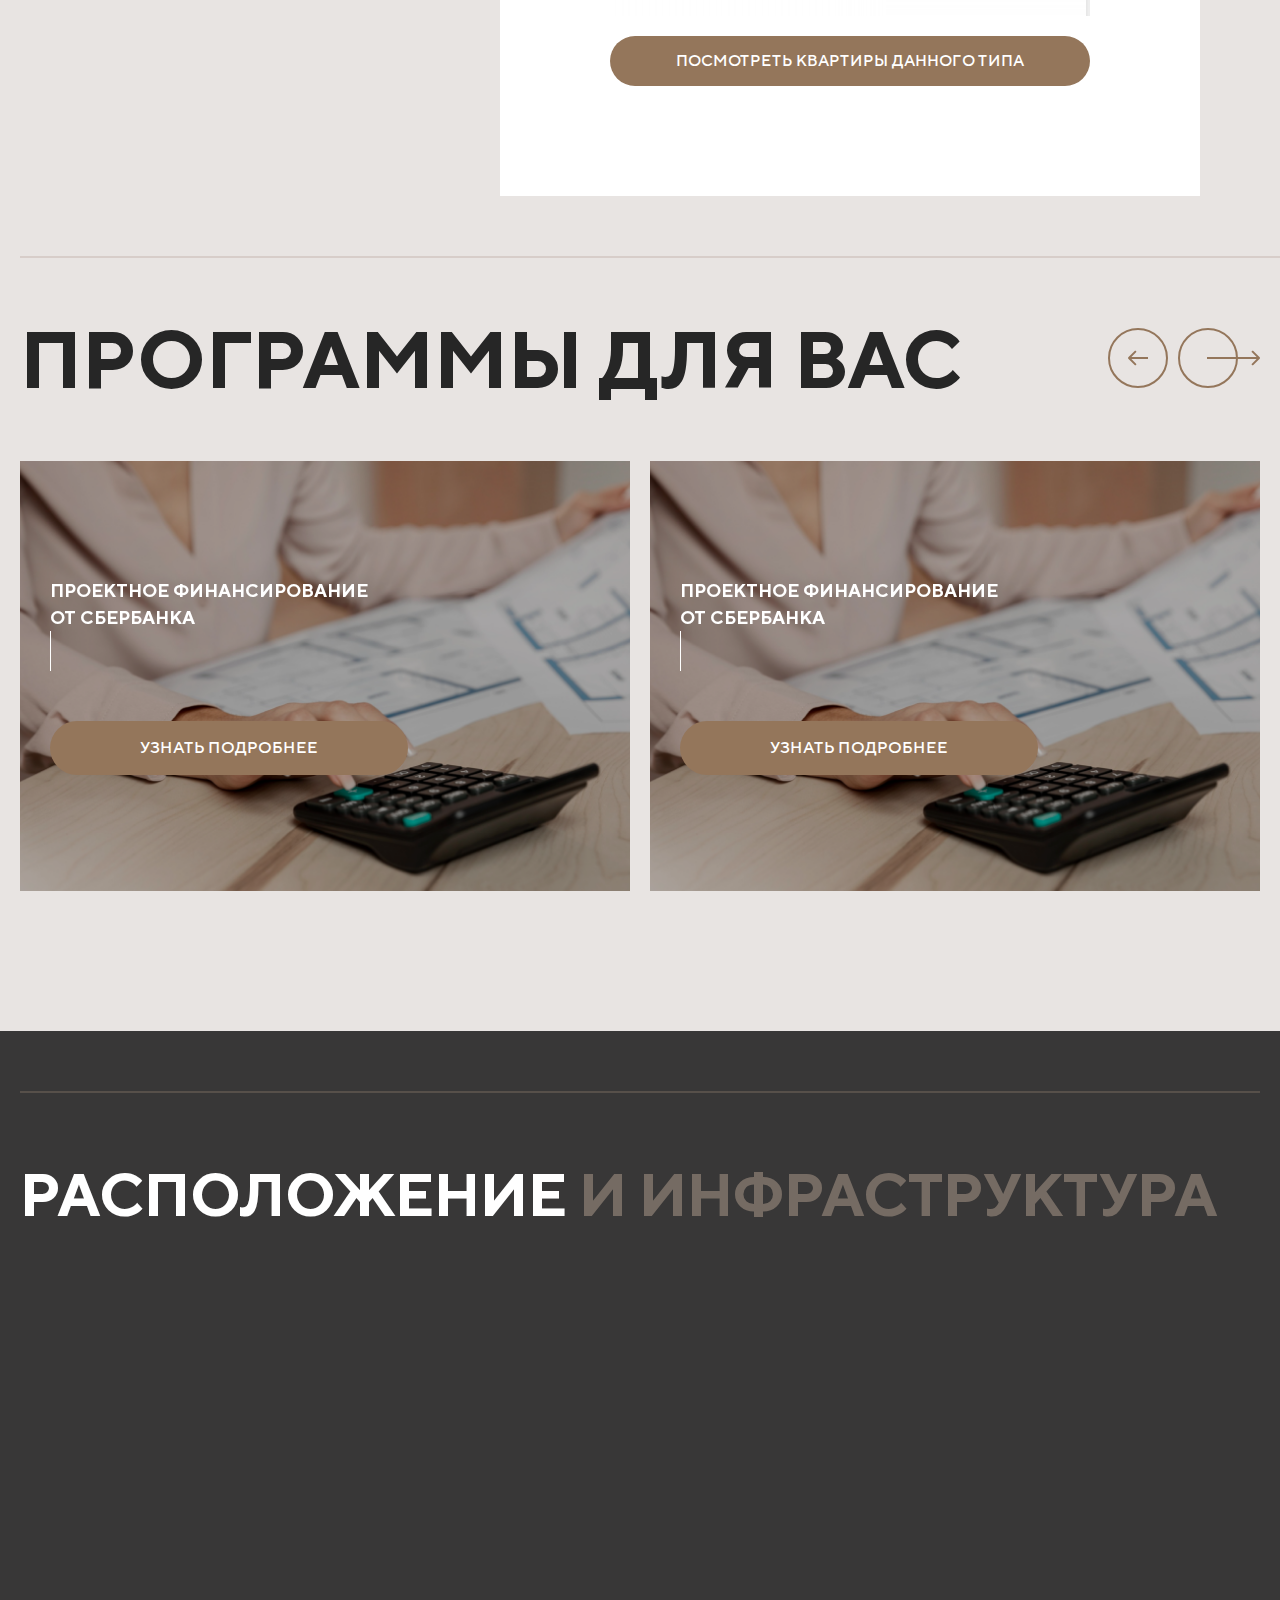
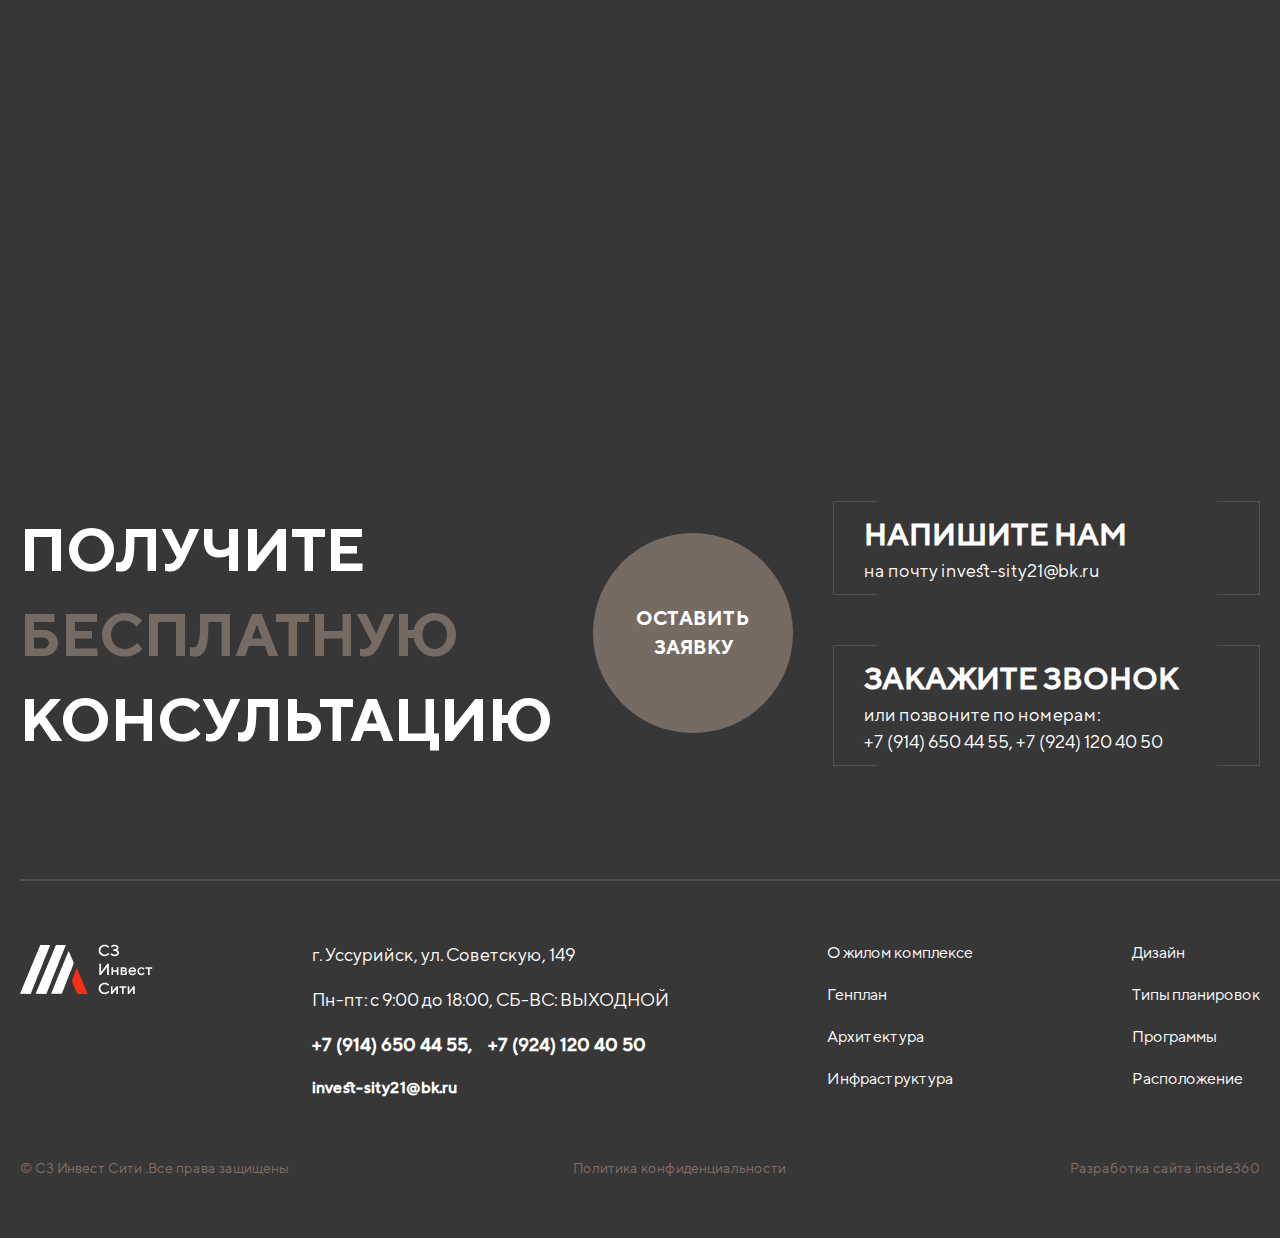
==== commit 6fcb0c12: "feat: закончил адаптив на главной странице" ====
--- a/index.html
+++ b/index.html
@@ -311,32 +311,42 @@
 
             <section id="architecture" class="relative">
                 <div class="container">
-                    <h2 class="md:text-[80px] sm:text-[40px] text-[31px] uppercase md:pt-[60px] md:pb-[60px] sm:pt-[30px] sm:pb-[30px] pt-[30px] pb-[30px] relative z-[2]">АРХИТЕКТУРА</h2>
+                   
 
                     <img src="./src/img/img/pattern_4.png" class="pattern_4 wow fadeInLeft" alt="" data-wow-delay="1s"> 
 
-                    <div class="grid md:grid-cols-3 grid-col-1 gap-[30px] relative z-[2]">
-                        <div class="flex flex-col gap-[76px] floating ff5">
-                            <img src="./src/img/img/Атриум.png" alt="">
-                            <p class="md:text-[24px] text-[12px]">На эксплуатируемой кровле здания предусмотрено открытое южному солнцу, благоустроенное пространство внутреннего двора с детскими и спортивными площадками и озеленением</p>
-                        </div>
-                            
-                        <div class="circle__wrapper floating reverse" style="display: flex; justify-content: center; align-items: center;">
+                    <div class="grid md:grid-cols-3 grid-col-1 md:gap-[30px] gap-[15px] relative z-[2]">
+                        <div class=" md:order-0 order-0 flex flex-col md:gap-[76px] gap-[30px] floating ff5">
+                            <h2 class="md:text-[80px] sm:text-[40px] text-[31px] uppercase relative z-[2]">АРХИТЕКТУРА</h2>
+                            <div class="img-wrapper">
+                                <img class="md:block hidden" src="./src/img/img/comfort4.png" alt="">
+                                <img class="md:hidden block" src="./src/img/img/Крыша 2-s.png" alt="">
+
+                            </div>
+                            <p class="md:text-[24px] text-[14px] w-full md:max-w-[560px] max-w-[260px]">На эксплуатируемой кровле здания предусмотрено открытое южному солнцу, <span class="font-bold">благоустроенное пространство</span> внутреннего двора с детскими и спортивными площадками и озеленением</p>
+                        </div>
+                            
+                        <div class="md:order-1 order-1 circle__wrapper floating reverse" style="display: flex; justify-content: center; align-items: center;">
                             <button class="circle__btn">
-                                ОСТАВИТЬ <br> ЗАЯВКУ
+                                ВЫБРАТЬ <br> квартиру
                             </button>
                         </div>
                         
 
-                        <div class="flex flex-col gap-[76px] floating ff5">
-                            <p class="text-end md:text-[24px] text-[12px] font-normal">Светлые оттенки на фасаде здания подчеркивают легкость и динамичность архитектуры. Сочетание прозрачного структурного остекления и фасадных плит создают пластичность фасада. Использование витражного остекления в интерьерных решениях играет роль связующего звена между внутренним и внешним пространством. <span class="font-bold">Видовые квартиры с панорамным остеклением</span></p>
-                            <img src="./src/img/img/Атриум.png" alt="">
-                        </div>
-                    </div>
-                </div>
-            </section>
-<!-- 
-            <section id="all_for_comfort" class="overflow-hidden relative">
+                        <div class="md:order-0 order-2 flex flex-col items-end md:gap-[76px] gap-[30px] floating ff5">
+                            <p class="md:order-0 order-2 text-end md:text-[24px] text-[14px] font-normal w-full md:max-w-[560px] max-w-[260px]">Светлые оттенки на фасаде здания подчеркивают легкость и динамичность архитектуры. Сочетание прозрачного структурного остекления и фасадных плит создают пластичность фасада. Использование витражного остекления в интерьерных решениях играет роль связующего звена между внутренним и внешним пространством. <span class="font-bold">Видовые квартиры с панорамным остеклением</span></p>
+                            <div class="img-wrapper md:order-3 md:order-0">
+                                <img class="md:block hidden" src="./src/img/img/Атриум.png" alt="">
+                                <img class="md:hidden block" src="./src/img/img/Атриум-s.png" alt="">
+
+                            </div>
+                        </div>
+ 
+                    </div>
+                </div>
+            </section>
+
+            <section id="all_for_comfort" class=" overflow-hidden relative">
                 <div class="container">
                     <h2 class="md:text-[60px] sm:text-[40px] text-[31px] uppercase md:pt-[60px] md:pb-[60px] sm:pt-[30px] sm:pb-[30px] pt-[30px] pb-[30px] relative z-[2]">Все необходимое для комфортной жизни в одном месте</h2>
 
@@ -354,6 +364,7 @@
                                     </div>
                                 </div>
                             </div>
+
                             <div class="relative">
                                 <div style="width: -webkit-fill-available;">
                                     <div class="w-full md:h-[389px] h-[250px]">
@@ -416,7 +427,7 @@
 
             <section id="variants">
                 <div class="container">
-                    <div class="flex gap-[20px]">
+                    <div class="flex md:flex-row flex-col gap-[20px]">
 
                         <div class="flex flex-col ">
                             <div>
@@ -428,7 +439,7 @@
                             </div>
                         </div>
                         
-                        <div class="relative z-[2] floating ff9">
+                        <div class="relative z-[2] floating ff5">
                             <img src="./src/img/img/Bitmap.png" alt="">
                         </div>
                     </div>
@@ -437,7 +448,7 @@
 
                 </div>
             </section>
-
+ 
             <section id="ticker" class="relative z-[2]">
                 <img src="./src/img/img/pattern_8.png" class="pattern_8 wow fadeInLeft" alt="" data-wow-delay="1s"> 
                 <img src="./src/img/img/pattern_6.png" class="pattern_6 wow fadeInLeft" alt="" data-wow-delay="1s"> 
@@ -518,7 +529,7 @@
                             <h2 class="md:text-[80px] sm:text-[40px] text-[31px] uppercase md:pt-[60px] md:pb-[60px] sm:pt-[30px] sm:pb-[30px] pt-[30px] pb-[30px] relative z-[2]">программы для вас</h2>
                         </div>
                         
-                        <div class="flex gap-[10px]">
+                        <div class="gap-[10px] md:flex hidden">
                             <button class="program-slide-prev">
                                 <svg width="60" height="60" viewBox="0 0 60 60" fill="none" xmlns="http://www.w3.org/2000/svg">
                                     <circle cx="30" cy="30" r="29" transform="matrix(-1 0 0 1 60 0)" stroke="#94765B" stroke-width="2"/>
@@ -540,28 +551,48 @@
                         <div class="program-item">
                             <div class="swiper-wrapper">
                                 <div class="swiper-slide ">
-                                    <div style="background-image: url('src/img/img/swiper1.png'); background-position: center; background-repeat: no-repeat; background-size: cover;" class="h-[430px] md:py-[116px] md:px-[60px] py-[44px] px-[44px] flex flex-col justify-between gap-[40px]">
+                                    <div style="background-image: url('src/img/img/swiper1.png'); background-position: center; background-repeat: no-repeat; background-size: cover;" class="md:h-[430px] h-[250px] md:py-[116px] md:px-[30px] py-[44px] px-[30px] flex flex-col justify-between gap-[40px]">
                                         <p>Проектное финансирование <br> от сбербанка</p>
                                         <button class="button_main button_main__podrobnee">Узнать подробнее</button>
                                     </div>
                                 </div>
 
-                                <div class="swiper-slide">
-                                    <div style="background-image: url('src/img/img/swiper2.png'); background-position: center; background-repeat: no-repeat;" class="h-[430px] py-[116px] px-[60px] flex flex-col gap-[40px] justify-between">
-                                        <p>Ипотека <br> по госпрограммам</p>
+                                <div class="swiper-slide ">
+                                    <div style="background-image: url('src/img/img/swiper1.png'); background-position: center; background-repeat: no-repeat; background-size: cover;" class="md:h-[430px] h-[250px] md:py-[116px] md:px-[30px] py-[44px] px-[30px] flex flex-col justify-between gap-[40px]">
+                                        <p>Проектное финансирование <br> от сбербанка</p>
                                         <button class="button_main button_main__podrobnee">Узнать подробнее</button>
                                     </div>
                                 </div>
 
-                                <div class="swiper-slide">
-                                    <div style="background-image: url('src/img/img/swiper2.png'); background-position: center; background-repeat: no-repeat;" class="h-[430px] py-[116px] px-[60px] flex flex-col gap-[40px]">
-                                        <p>Ипотека по госпрограммам</p>
+                                <div class="swiper-slide ">
+                                    <div style="background-image: url('src/img/img/swiper1.png'); background-position: center; background-repeat: no-repeat; background-size: cover;" class="md:h-[430px] h-[250px] md:py-[116px] md:px-[30px] py-[44px] px-[30px] flex flex-col justify-between gap-[40px]">
+                                        <p>Проектное финансирование <br> от сбербанка</p>
                                         <button class="button_main button_main__podrobnee">Узнать подробнее</button>
                                     </div>
                                 </div>
 
                               
-                            </div>
+                              
+                            </div>
+
+
+                        <div class="gap-[10px] md:hidden flex justify-center items-center pt-[25px]">
+                            <button class="program-slide-prev">
+                                <svg width="60" height="60" viewBox="0 0 60 60" fill="none" xmlns="http://www.w3.org/2000/svg">
+                                    <circle cx="30" cy="30" r="29" transform="matrix(-1 0 0 1 60 0)" stroke="#94765B" stroke-width="2"/>
+                                    <path d="M39 31H40V29H39V31ZM20.2929 29.2929C19.9024 29.6834 19.9024 30.3166 20.2929 30.7071L26.6569 37.0711C27.0474 37.4616 27.6805 37.4616 28.0711 37.0711C28.4616 36.6805 28.4616 36.0474 28.0711 35.6569L22.4142 30L28.0711 24.3431C28.4616 23.9526 28.4616 23.3195 28.0711 22.9289C27.6805 22.5384 27.0474 22.5384 26.6569 22.9289L20.2929 29.2929ZM39 29L21 29V31L39 31V29Z" fill="#94765B"/>
+                                </svg>
+                            </button>
+
+                            <button class="program-slide-next">
+                                <svg width="82" height="60" viewBox="0 0 82 60" fill="none" xmlns="http://www.w3.org/2000/svg">
+                                    <circle cx="30" cy="30" r="29" stroke="#94765B" stroke-width="2"/>
+                                    <path d="M30 29H29V31H30V29ZM81.7071 30.7071C82.0976 30.3166 82.0976 29.6834 81.7071 29.2929L75.3431 22.9289C74.9526 22.5384 74.3195 22.5384 73.9289 22.9289C73.5384 23.3195 73.5384 23.9526 73.9289 24.3431L79.5858 30L73.9289 35.6569C73.5384 36.0474 73.5384 36.6805 73.9289 37.0711C74.3195 37.4616 74.9526 37.4616 75.3431 37.0711L81.7071 30.7071ZM30 31H81V29H30V31Z" fill="#94765B"/>
+                                </svg>
+
+                            </button>
+                        </div>
+
                         </div>
                     </div>
 
@@ -582,7 +613,7 @@
 
             <section id="contacts" class="relative">
                 <div class="container overflow-hidden">
-                    <div class="flex md:flex-row flex-col justify-between items-center gap-[40px]">
+                    <div class="flex md:flex-row flex-col justify-between md:items-center items-start md:gap-[40px] gap-[20px]">
                         <div>
                             <h2 class="md:text-[60px] sm:text-[40px] text-[31px] uppercase md:pt-[60px] md:pb-[60px] sm:pt-[30px] sm:pb-[30px] pt-[30px] pb-[30px] relative z-[2] flex flex-col">
                                 <span class="text-white">
@@ -598,38 +629,44 @@
                             </h2>
                         </div>
 
-                        <div class="circle__wrapper">
+                        <div class="circle__wrapper md:block hidden">
                             <button class="circle__btn circle__btn--contacts">
                                ОСТАВИТЬ <br> ЗАЯВКУ
                             </button>
                         </div>
 
-                        <div class="flex flex-col gap-[50px] max-w-[467px] w-full">
+                        <div class="flex flex-col md:gap-[50px] gap-[20px] md:max-w-[467px] max-w-[280px] w-full">
                             <div class="custom__text--contacts relative">
-                                <p class="text-white uppercase font-bold md:text-[30px] text-[20px]">
+                                <p class="text-white uppercase font-bold md:text-[30px] text-[14px]">
                                     Напишите нам
                                 </p>
-                                <p class="text-white md:text-[18px] text-[14px]">
+                                <p class="text-white md:text-[18px] text-[12px]">
                                     на почту invest-sity21@bk.ru
                                 </p>
                             </div>
                             <div class="custom__text--contacts relative">
-                                <p class="text-white uppercase font-bold md:text-[30px] text-[20px]">
+                                <p class="text-white uppercase font-bold md:text-[30px] text-[14px]">
                                     Закажите звонок   
                                 </p>
-                                <p class="text-white md:text-[18px] text-[14px]">
+                                <p class="text-white md:text-[18px] text-[12px]">
                                     или позвоните по номерам:
                                 </p>
-                                <p class="text-white md:text-[18px] text-[14px]">
+                                <p class="text-white md:text-[18px] text-[12px]">
                                     +7 (914) 650 44 55, +7 (924) 120 40 50
                                 </p>
                             </div>
-                        </div>
-                    </div>
-                </div>
-            </section>
-
-        </main> -->
+
+                            <div class="md:hidden block circle__wrapper absolute top-[56%] right-[0%]">
+                                <button class="circle__btn circle__btn--contacts">
+                                   ОСТАВИТЬ <br> ЗАЯВКУ
+                                </button>
+                            </div>
+                        </div>
+                    </div>
+                </div>
+            </section>
+
+        </main>
 
         <footer class="footer bg-bg-dark md:py-[60px] sm:py-[30px] py-[30px]">
             <div class="container flex md:justify-between items-start justify-start md:flex-nowrap gap-[30px] flex-wrap text-white">
--- a/css/main.css
+++ b/css/main.css
@@ -661,7 +661,7 @@
   top: 0;
   left: 50%;
   transform: translate(-50%, 0%);
-  width: 200px;
+  width: 300px;
   height: calc(100% + 0px);
   background-color: var(--bg);
   transition: all 0.2s ease-in-out;
@@ -763,6 +763,10 @@
     width: -webkit-fill-available;
     padding: 13px;
   }
+
+  .button_main.button_main__podrobnee {
+    padding: 15px 70px;
+  }
 }
 
 @media screen and (max-width: 375px) {
@@ -1118,6 +1122,22 @@
 
 .ff10 {
   --float-factor: 1;
+}
+
+@media screen and (max-width: 480px) {
+  .ff5 {
+    --float-factor: 0.1;
+  }
+
+  .floating {
+    --float-range: 3vh;
+    --float-factor: 1;
+    --float-start: calc( var(--float-factor) * var(--float-range) );
+    --float-end: calc( -1 * var(--float-factor) * var(--float-range) );
+    animation: floating forwards ease-in-out;
+    animation-timeline: view();
+    animation-reveal: entry-crossing 50% exit-crossing 100%;
+  }
 }
 
 /* Импорт TailWind */
@@ -1740,14 +1760,22 @@
   position: relative;
 }
 
-.bottom-0{
-  bottom: 0px;
-}
-
 .bottom-\[20px\]{
   bottom: 20px;
 }
 
+.right-\[0\%\]{
+  right: 0%;
+}
+
+.top-\[50\%\]{
+  top: 50%;
+}
+
+.top-\[56\%\]{
+  top: 56%;
+}
+
 .z-\[2\]{
   z-index: 2;
 }
@@ -1768,10 +1796,6 @@
   margin: auto;
 }
 
-.m-0{
-  margin: 0px;
-}
-
 .mb-4{
   margin-bottom: 1rem;
 }
@@ -1820,10 +1844,6 @@
   height: 311px;
 }
 
-.h-\[430px\]{
-  height: 430px;
-}
-
 .h-full{
   height: 100%;
 }
@@ -1852,18 +1872,22 @@
   width: 100%;
 }
 
+.max-w-\[250px\]{
+  max-width: 250px;
+}
+
 .max-w-\[260px\]{
   max-width: 260px;
 }
 
+.max-w-\[280px\]{
+  max-width: 280px;
+}
+
 .max-w-\[400px\]{
   max-width: 400px;
 }
 
-.max-w-\[467px\]{
-  max-width: 467px;
-}
-
 .max-w-\[666px\]{
   max-width: 666px;
 }
@@ -1880,14 +1904,6 @@
   max-width: 100%;
 }
 
-.max-w-\[200px\]{
-  max-width: 200px;
-}
-
-.max-w-\[250px\]{
-  max-width: 250px;
-}
-
 .transform{
   transform: translate(var(--tw-translate-x), var(--tw-translate-y)) rotate(var(--tw-rotate)) skewX(var(--tw-skew-x)) skewY(var(--tw-skew-y)) scaleX(var(--tw-scale-x)) scaleY(var(--tw-scale-y));
 }
@@ -1908,6 +1924,10 @@
   align-items: flex-start;
 }
 
+.items-end{
+  align-items: flex-end;
+}
+
 .items-center{
   align-items: center;
 }
@@ -1944,6 +1964,10 @@
   gap: 12px;
 }
 
+.gap-\[15px\]{
+  gap: 15px;
+}
+
 .gap-\[20px\]{
   gap: 20px;
 }
@@ -1958,10 +1982,6 @@
 
 .gap-\[50px\]{
   gap: 50px;
-}
-
-.gap-\[76px\]{
-  gap: 76px;
 }
 
 .overflow-hidden{
@@ -2005,14 +2025,9 @@
   padding-right: 1rem;
 }
 
-.px-\[44px\]{
-  padding-left: 44px;
-  padding-right: 44px;
-}
-
-.px-\[60px\]{
-  padding-left: 60px;
-  padding-right: 60px;
+.px-\[30px\]{
+  padding-left: 30px;
+  padding-right: 30px;
 }
 
 .py-1{
@@ -2020,11 +2035,6 @@
   padding-bottom: 0.25rem;
 }
 
-.py-\[116px\]{
-  padding-top: 116px;
-  padding-bottom: 116px;
-}
-
 .py-\[30px\]{
   padding-top: 30px;
   padding-bottom: 30px;
@@ -2087,6 +2097,10 @@
   padding-top: 22px;
 }
 
+.pt-\[25px\]{
+  padding-top: 25px;
+}
+
 .pt-\[30px\]{
   padding-top: 30px;
 }
@@ -2117,6 +2131,10 @@
 
 .text-\[16px\]{
   font-size: 16px;
+}
+
+.text-\[18px\]{
+  font-size: 18px;
 }
 
 .text-\[20px\]{
@@ -2136,8 +2154,8 @@
   line-height: 1rem;
 }
 
-.text-\[18px\]{
-  font-size: 18px;
+.text-\[10px\]{
+  font-size: 10px;
 }
 
 .font-bold{
@@ -2300,7 +2318,7 @@
 
 .pattern_6 {
   position: absolute;
-  top: -45%;
+  top: -25%;
   left: 0;
   z-index: 0;
 }
@@ -2314,10 +2332,12 @@
 
 .pattern_8 {
   position: absolute;
-  top: -40%;
+  top: -22%;
   left: -90px;
   scale: 1.4;
   z-index: 3;
+  width: 23.9%;
+  height: 70px;
 }
 
 .pattern_9 {
@@ -2429,7 +2449,7 @@
 }
 
 #type {
-  padding: 120px 0;
+  padding: 60px;
 }
 
 #type h2::before {
@@ -2461,7 +2481,7 @@
   position: relative;
   font-weight: 700;
   color: white;
-  font-size: clamp(1.125rem, 1.125vw + 0.9rem, 2rem);
+  font-size: clamp(1.125rem, 0.125vw + 0.9rem, 2rem);
   font-family: 'Bahnschrift';
   text-transform: uppercase;
 }
@@ -2617,14 +2637,82 @@
     width: 82px;
   }
 
+  .pattern_4 {
+    top: 6%;
+    width: 150px;
+    height: 300px;
+  }
+
+  .pattern_5 {
+    width: 150px;
+    height: 300px;
+    right: 0;
+  }
+
+  .pattern_6 {
+    width: 130px;
+    height: 120px;
+    left: 0;
+    top: 0;
+  }
+
+  .pattern_7 {
+    display: none;
+  }
+
+  .pattern_8{
+    width: 110px;
+    height: 40px;
+    left: 0;
+    top: -48px;
+  }
+
+  .pattern_9 {
+    width: 180px;
+    height: 300px;
+  }
+
   #architecture {
-    padding: 30px 0px 60px 0;
+    padding: 0px 0px 60px 0;
+  }
+
+  #architecture .img-wrapper {
+    height: 200px;
+    width: 100%;
+  }
+
+  #architecture .img-wrapper img{
+    width: 100%;
+    height: 100%;
+    -o-object-fit: cover;
+       object-fit: cover;
   }
 
   h2, h3 {
     font-family: 'Bahnschrift';
     line-height: 33px;
   }
+
+  #all_for_comfort {
+    padding: 30px 0px 60px 0;
+    position: relative;
+  }
+
+  #type {
+    padding: 0px;
+  }
+
+  #programs {
+    padding: 0px 0px 60px 0;
+  }
+
+  #location iframe {
+    height: 70vh;
+  }
+
+  .custom__text--contacts {
+    height: 66px;
+  }
 }
 
 @media (min-width: 768px){
@@ -2687,6 +2775,14 @@
     order: 2;
   }
 
+  .md\:order-3{
+    order: 3;
+  }
+
+  .md\:block{
+    display: block;
+  }
+
   .md\:flex{
     display: flex;
   }
@@ -2699,6 +2795,10 @@
     height: 389px;
   }
 
+  .md\:h-\[430px\]{
+    height: 430px;
+  }
+
   .md\:w-\[140px\]{
     width: 140px;
   }
@@ -2715,6 +2815,14 @@
     max-width: 466px;
   }
 
+  .md\:max-w-\[467px\]{
+    max-width: 467px;
+  }
+
+  .md\:max-w-\[560px\]{
+    max-width: 560px;
+  }
+
   .md\:grid-cols-3{
     grid-template-columns: repeat(3, minmax(0, 1fr));
   }
@@ -2743,17 +2851,33 @@
     gap: 1.25rem;
   }
 
+  .md\:gap-\[30px\]{
+    gap: 30px;
+  }
+
   .md\:gap-\[75\]{
     gap: 75;
   }
 
+  .md\:gap-\[76px\]{
+    gap: 76px;
+  }
+
+  .md\:gap-\[50px\]{
+    gap: 50px;
+  }
+
+  .md\:gap-\[40px\]{
+    gap: 40px;
+  }
+
   .md\:p-\[110px\]{
     padding: 110px;
   }
 
-  .md\:px-\[60px\]{
-    padding-left: 60px;
-    padding-right: 60px;
+  .md\:px-\[30px\]{
+    padding-left: 30px;
+    padding-right: 30px;
   }
 
   .md\:py-\[116px\]{
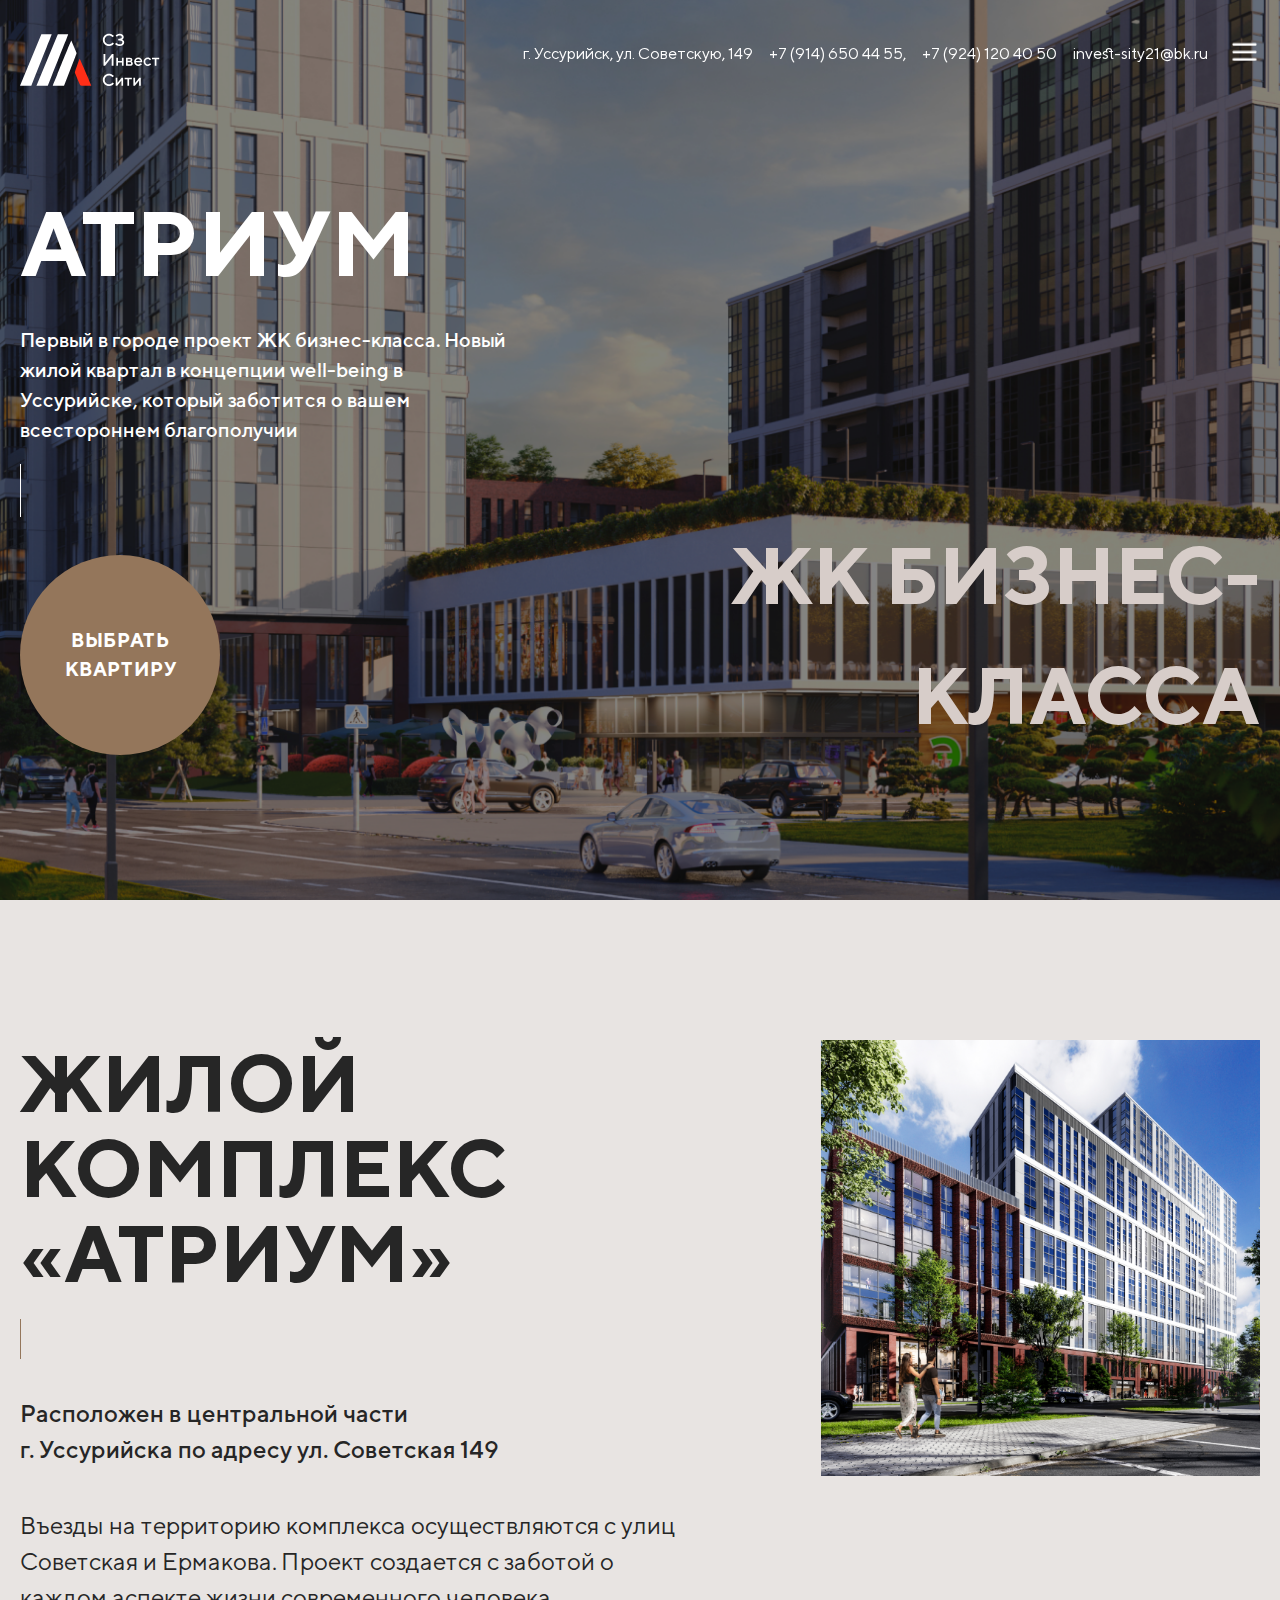
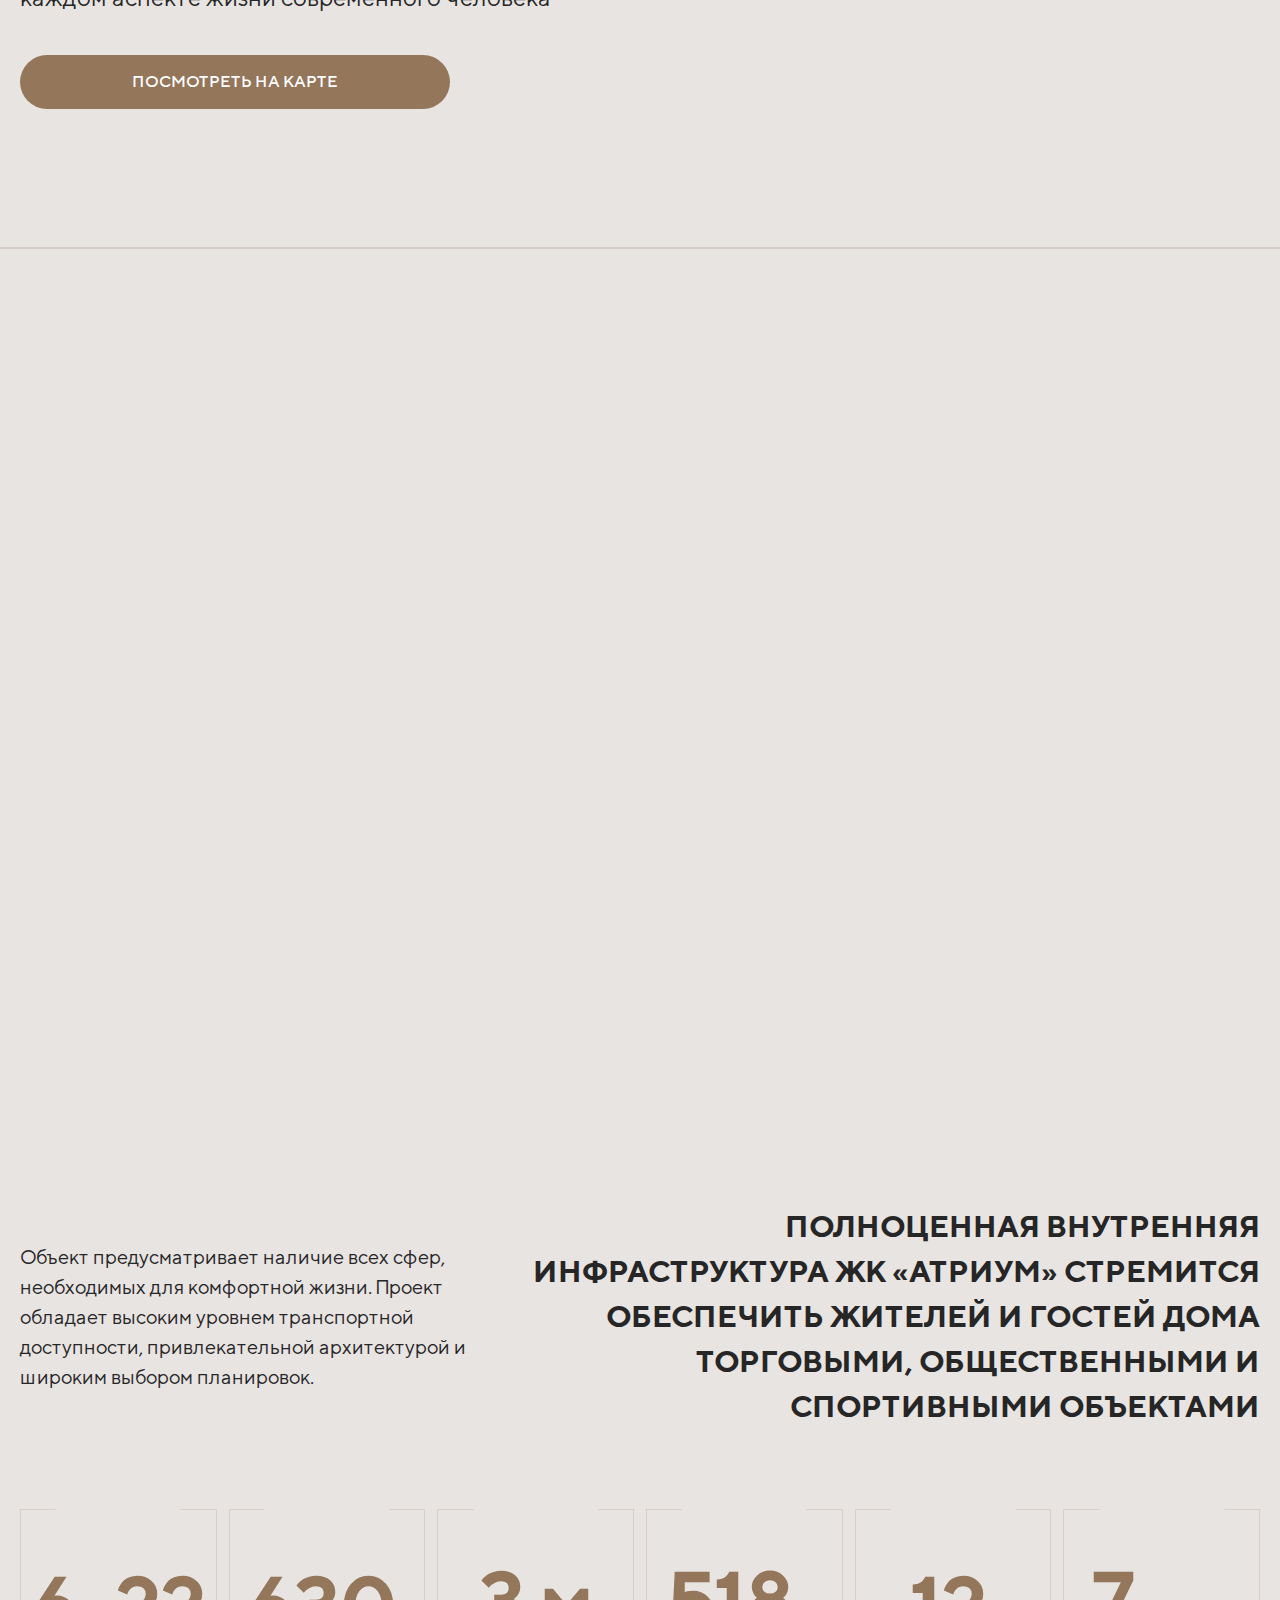
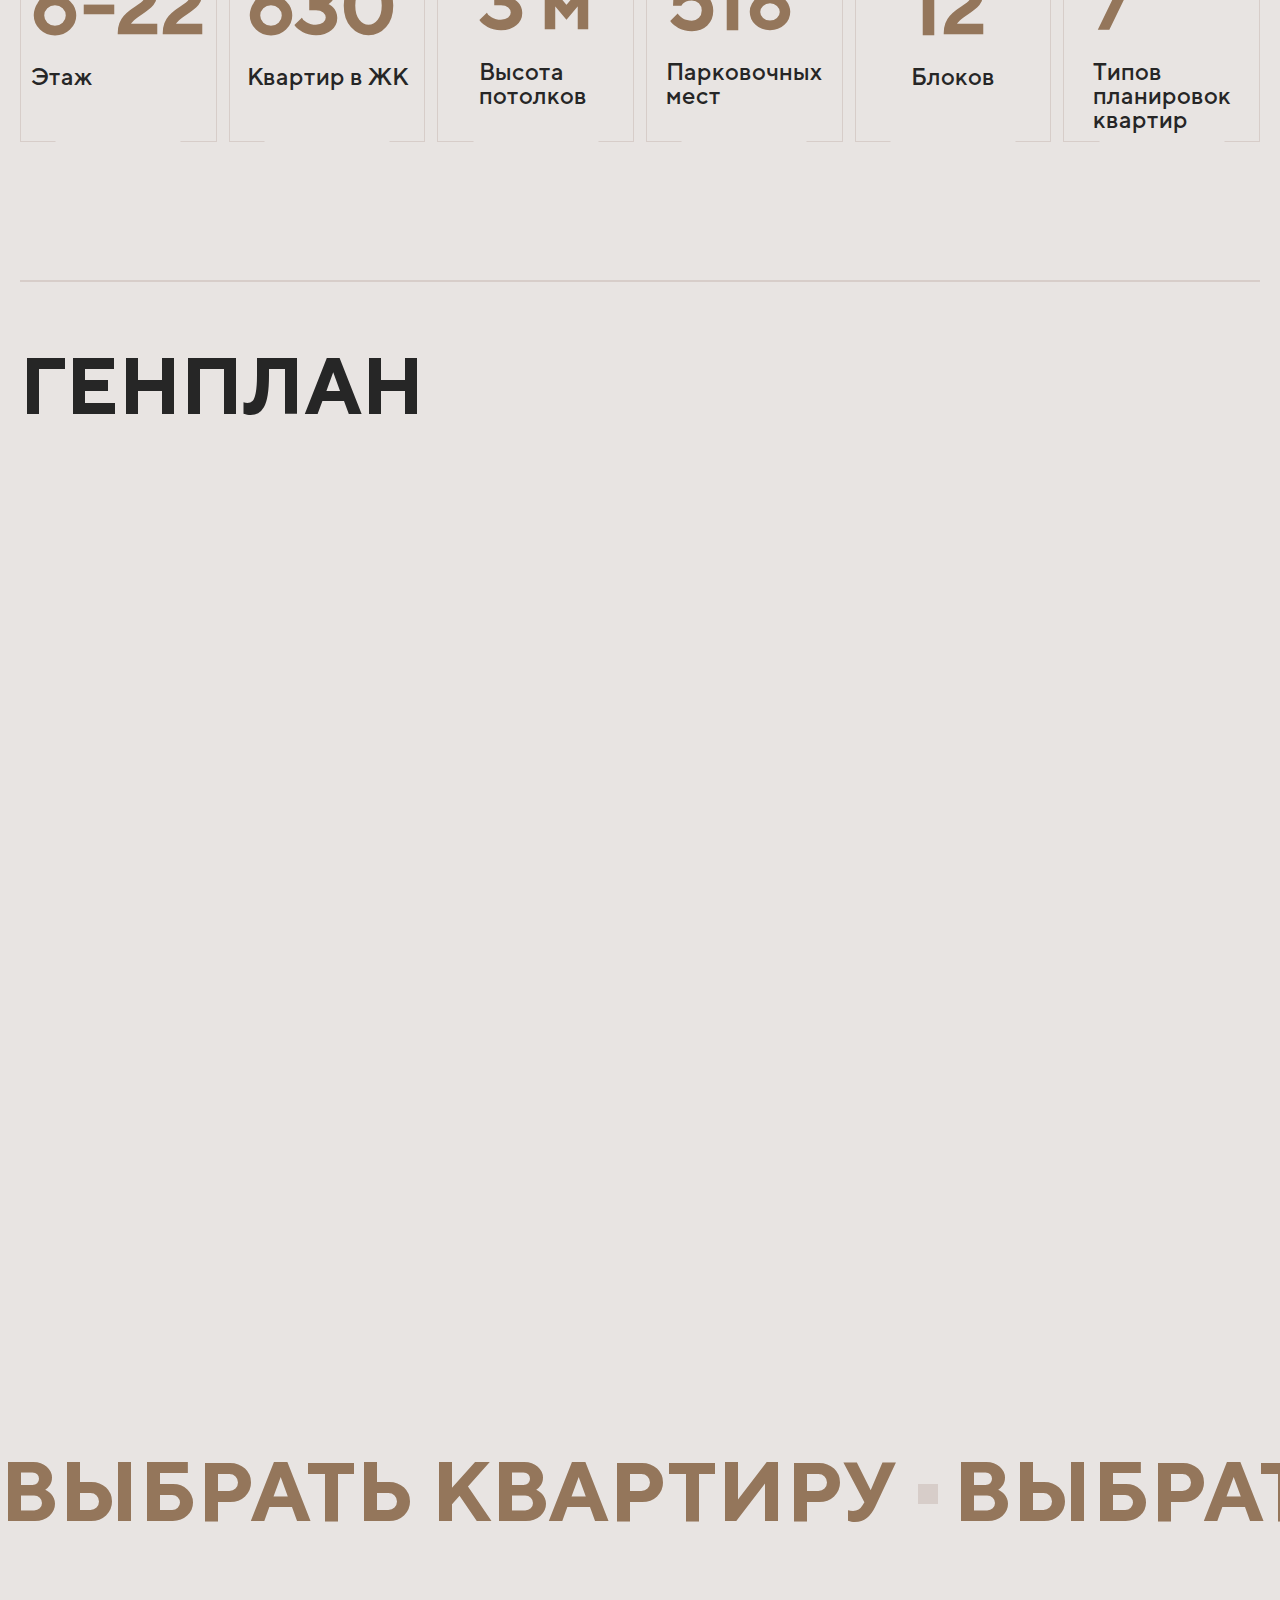
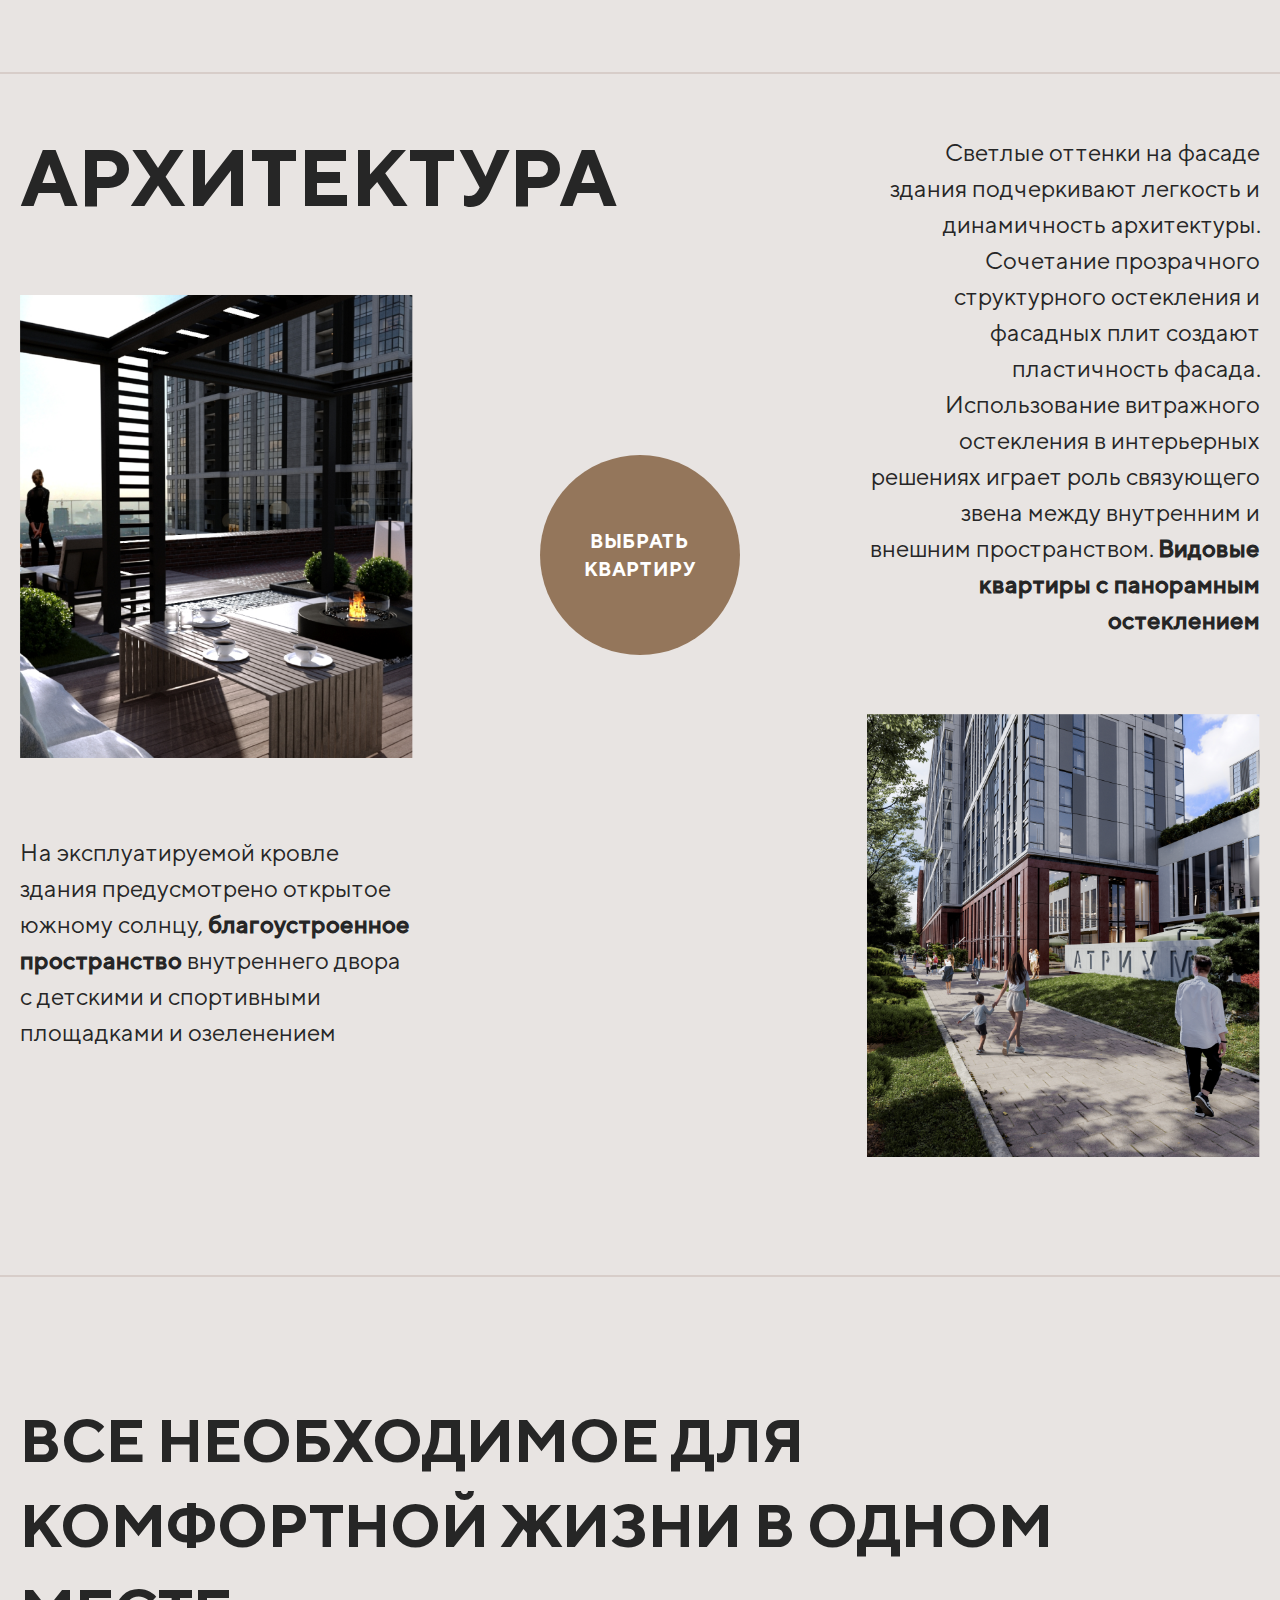
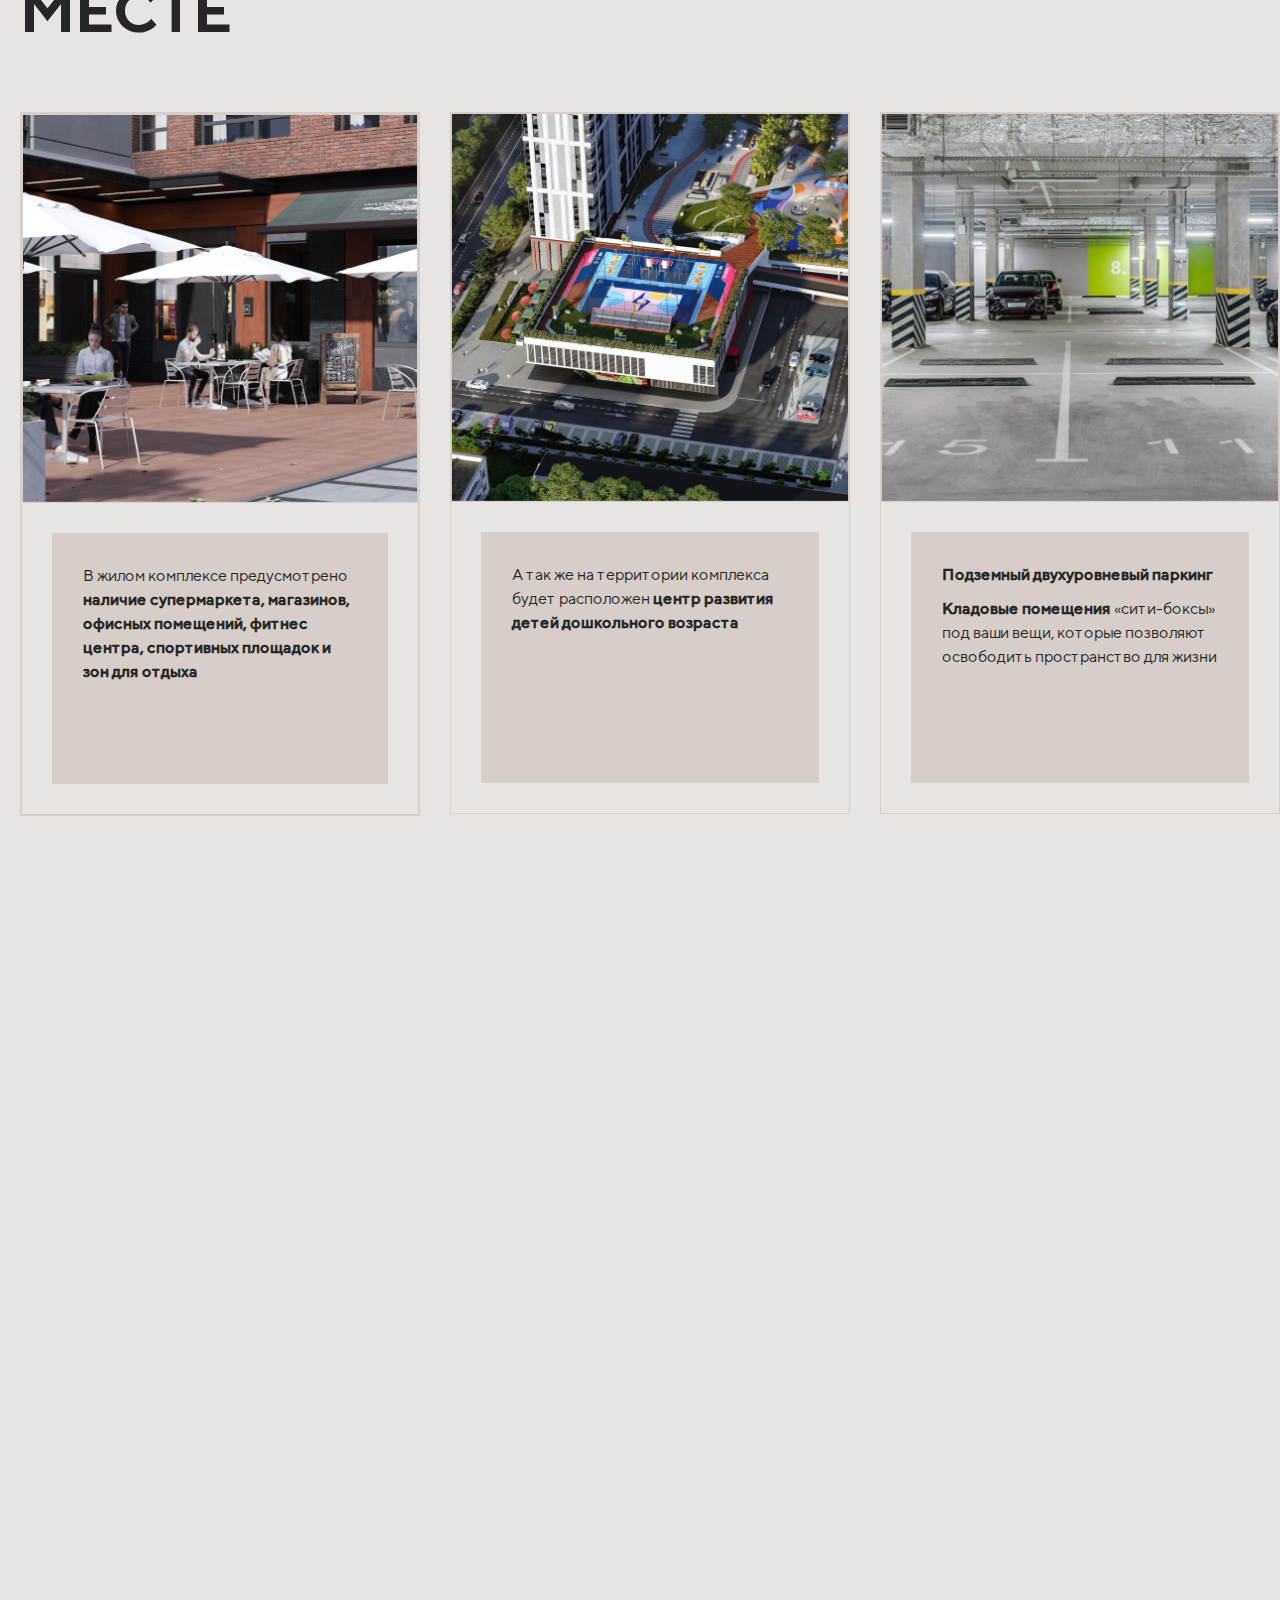
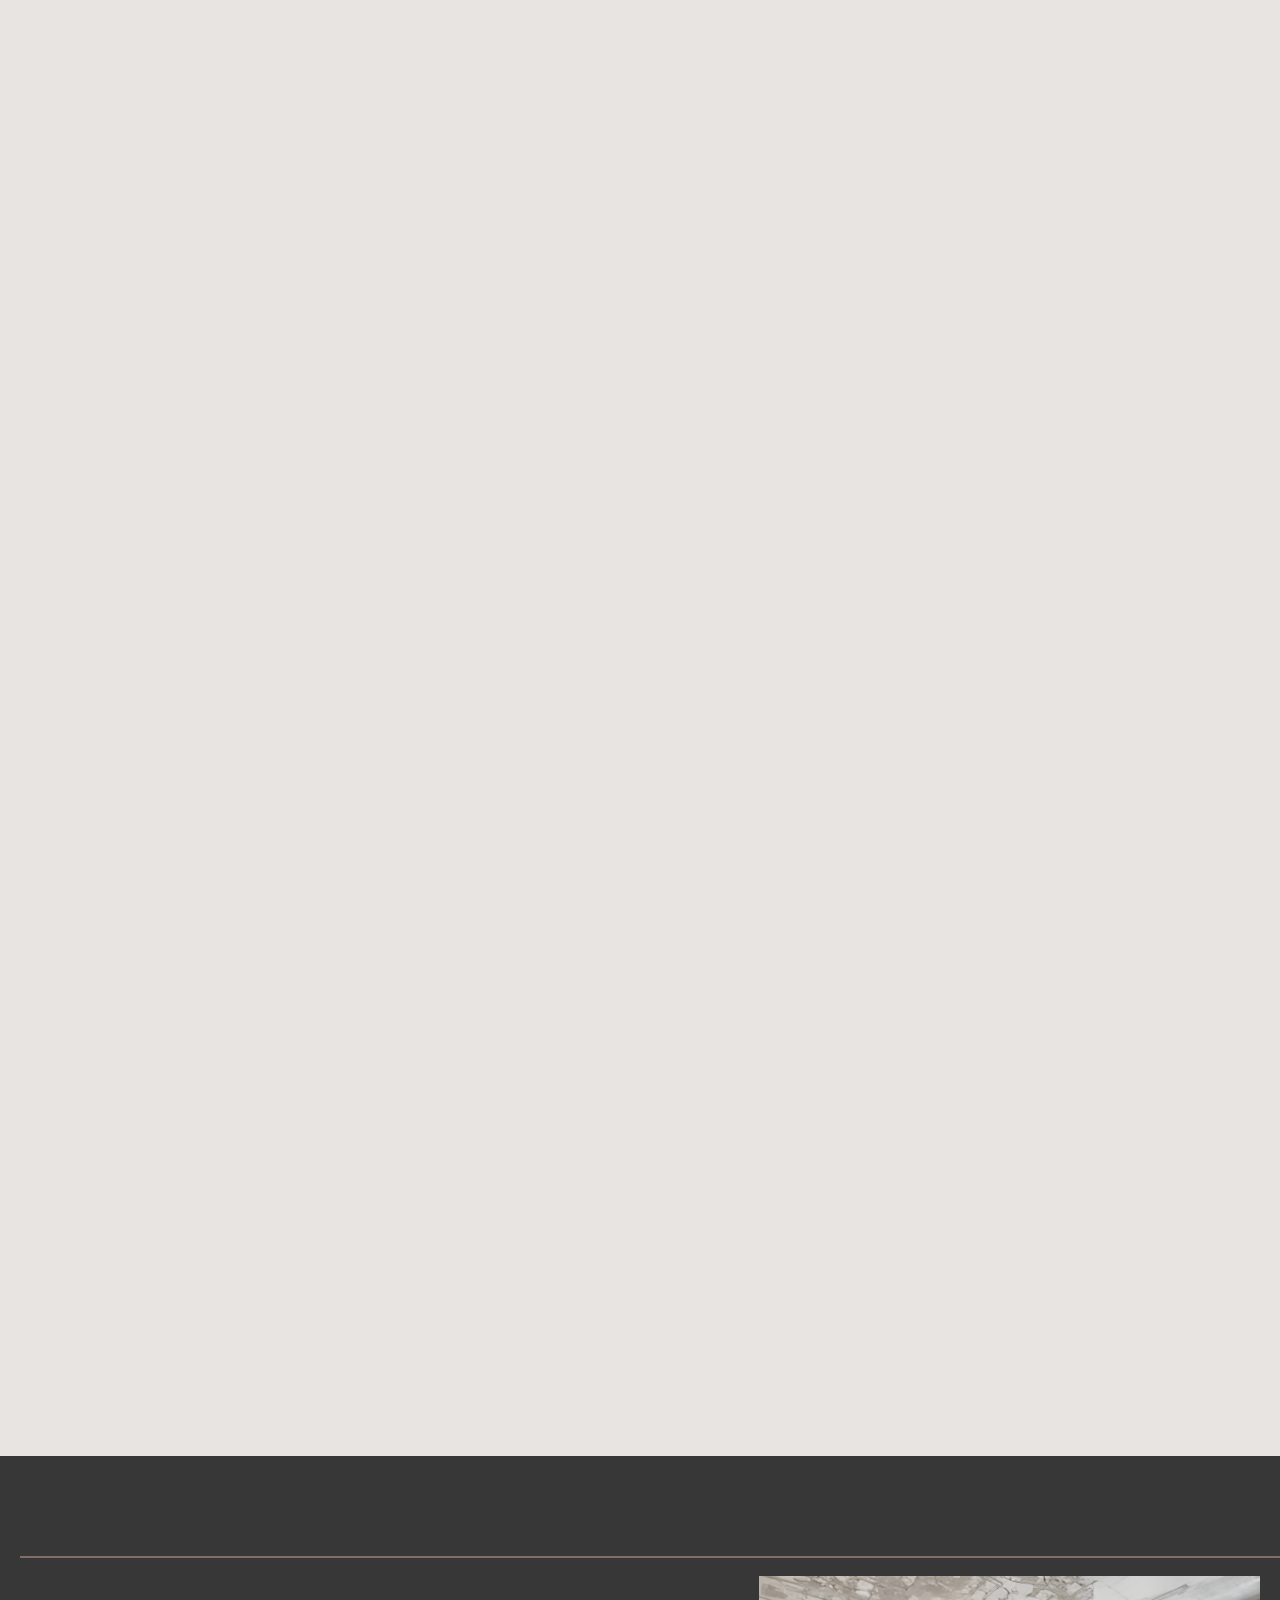
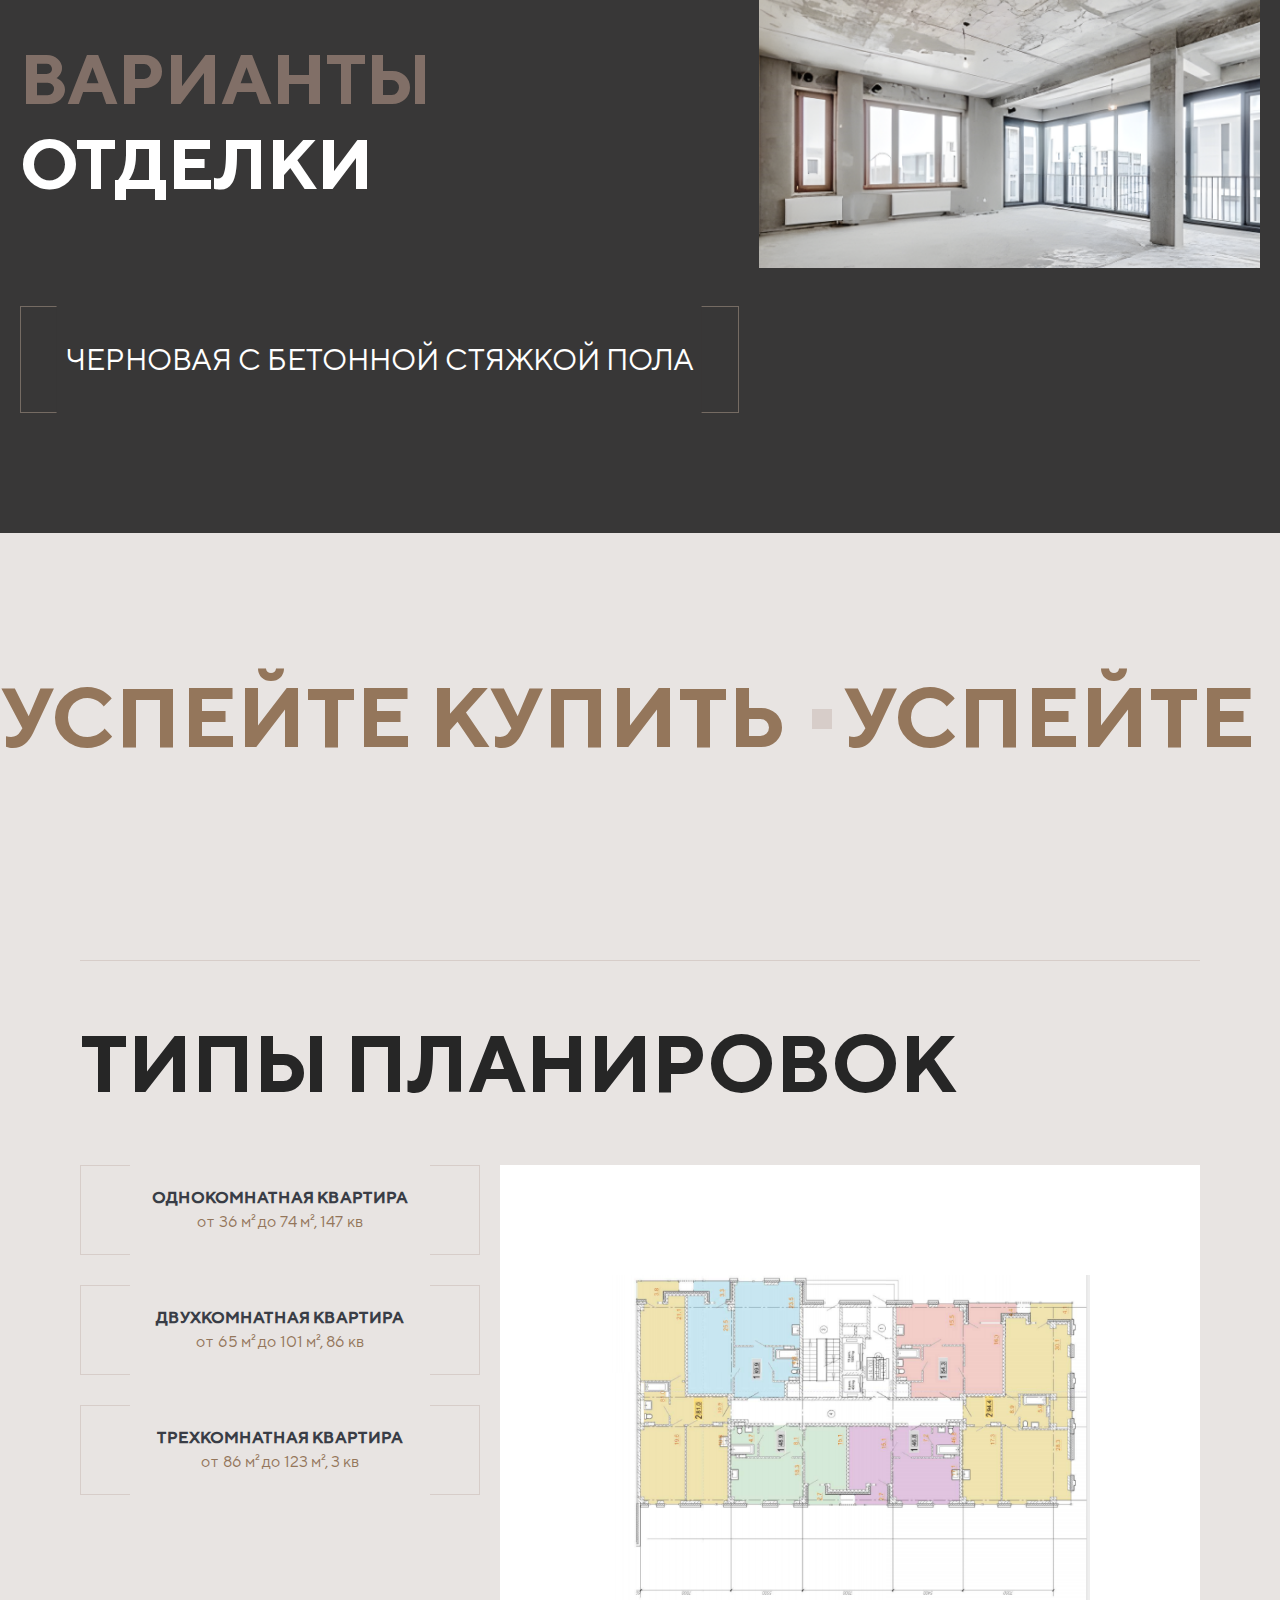
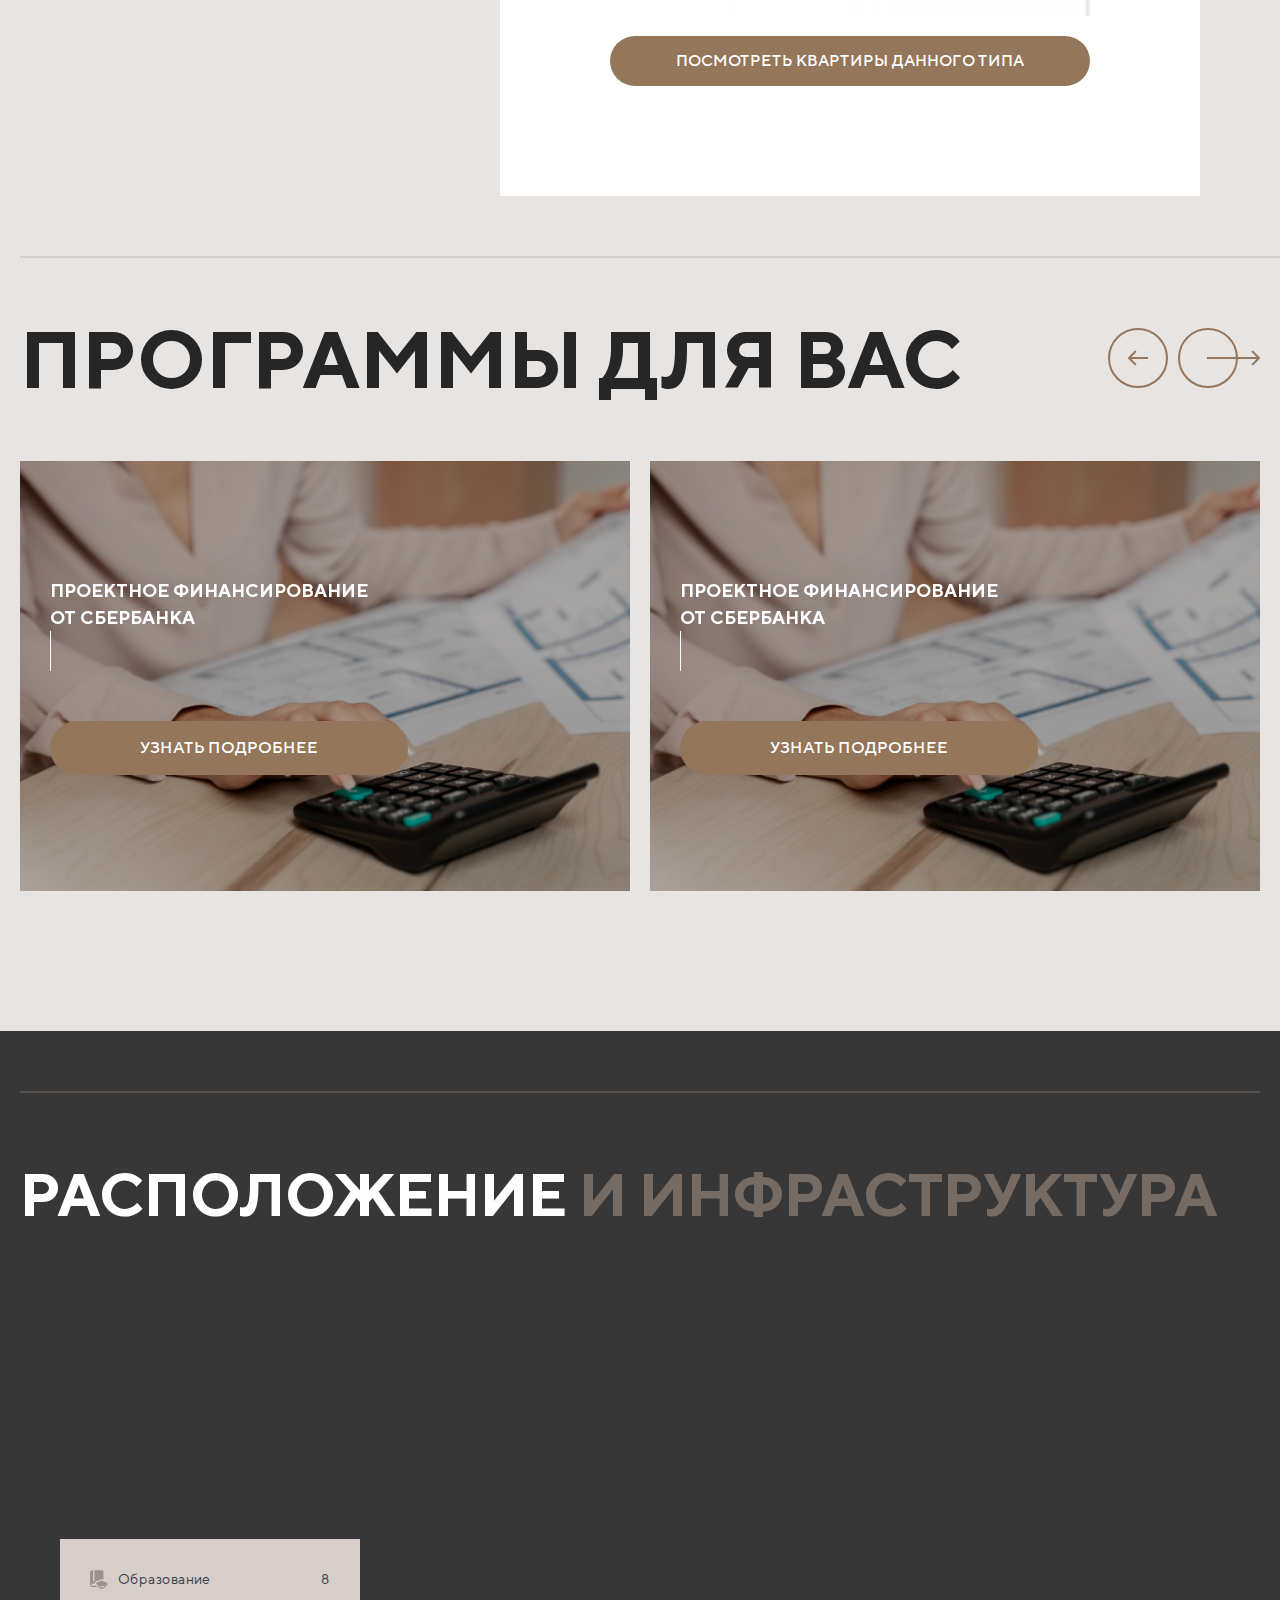
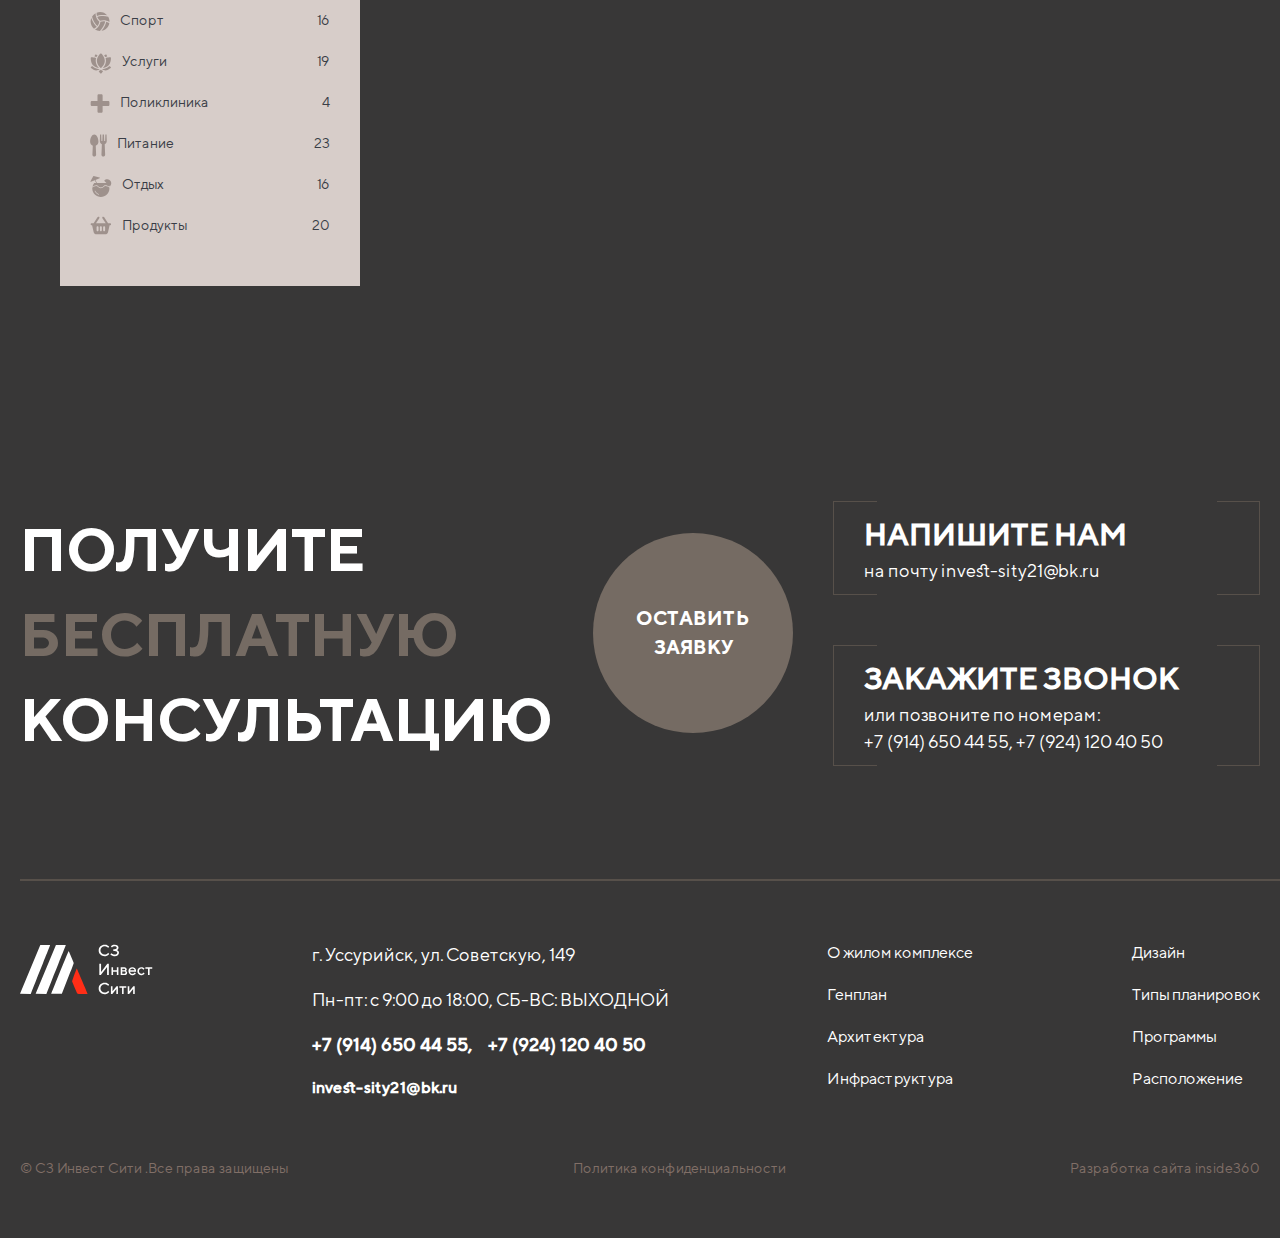
==== commit 5ac45406: "feat: отрисовываю svg" ====
--- a/index.html
+++ b/index.html
@@ -264,9 +264,31 @@
                     <div class="relative flex justify-center">
 
                         <svg class="main__svg" viewBox="0 0 1920 1200">
-                            <image href="./src/img/img/main__map.png" width="1920" height="1200">
-                                <path></path>
-                        </svg>
+                            <defs>
+                                <image id="image_svg--main__svg" href="./src/img/img/main__map.png" width="1920" height="1200">
+
+                                    <circle id="circle--main__svg" cx="40" cy="40" r="40" />
+
+                                    <path id="num_0" d="M 10.6201 29.8584 c -1.3835 0 -2.3845 -0.472 -3.003 -1.416 c -0.6184 -0.9603 -0.9277 -2.2705 -0.9277 -3.9307 v -12.7197 c 0 -1.6764 0.3093 -2.9867 0.9277 -3.9307 c 0.6185 -0.944 1.6195 -1.416 3.003 -1.416 c 1.3997 0 2.4007 0.472 3.0029 1.416 c 0.6185 0.944 0.9277 2.2543 0.9277 3.9307 v 12.7197 c 0 1.6602 -0.3092 2.9704 -0.9277 3.9307 c -0.6022 0.944 -1.6032 1.416 -3.0029 1.416 z m 0 6.4453 c 3.4993 0 6.1442 -0.8952 7.9345 -2.6855 c 1.7904 -1.7904 2.6856 -4.2562 2.6856 -7.3975 v -16.1377 c 0 -3.1575 -0.8952 -5.6234 -2.6856 -7.3975 c -1.774 -1.7903 -4.4189 -2.6855 -7.9345 -2.6855 c -3.4994 0 -6.1442 0.8952 -7.9346 2.6855 c -1.7904 1.7904 -2.6855 4.2562 -2.6855 7.3975 v 16.1377 c 0 3.0925 0.887 5.5501 2.6611 7.373 c 1.7741 1.8067 4.4271 2.71 7.959 2.71 z"/>
+
+
+                                    <path id="num_5" d="M 10.4003 35.8642 c 3.3366 0 5.9164 -0.944 7.7393 -2.832 c 1.8229 -1.9043 2.7344 -4.5899 2.7344 -8.0567 v -2.9785 c 0 -3.4505 -0.765 -6.1198 -2.2949 -8.0078 c -1.5137 -1.9043 -3.6622 -2.8564 -6.4454 -2.8564 c -0.8463 0 -1.7089 0.1383 -2.5879 0.415 c -0.8626 0.2767 -1.5543 0.6673 -2.0751 1.1719 v -6.2744 h 12.3779 v -6.4453 h -19.0674 v 20.4101 h 6.25 c 0.2604 -0.8789 0.7243 -1.5625 1.3916 -2.0508 c 0.6836 -0.4883 1.5055 -0.7324 2.4658 -0.7324 c 1.058 0 1.8718 0.3825 2.4414 1.1475 c 0.5697 0.7487 0.8545 1.8229 0.8545 3.2226 v 2.9785 c 0 1.3835 -0.3255 2.4659 -0.9765 3.2471 c -0.6348 0.765 -1.5381 1.1475 -2.71 1.1475 c -1.0742 0 -1.945 -0.3581 -2.6123 -1.0742 c -0.6673 -0.7325 -1.0661 -1.7497 -1.1963 -3.0518 v -0.0244 h -6.6894 v 0.0244 c 0.2278 3.3691 1.302 5.9814 3.2226 7.8369 c 1.9369 1.8555 4.3294 2.7832 7.1777 2.7832 z"/>
+
+
+                                    <path id="num_6" d="M 10.3759 35.8642 c -3.2877 0 -5.8431 -0.9359 -7.666 -2.8076 c -1.8066 -1.8718 -2.7099 -4.5085 -2.7099 -7.9102 v 0.3516 c 0 -1.9059 0.2197 -3.5173 0.6591 -5.21 c 0.4395 -1.7089 1.0417 -3.3772 1.8067 -5.0048 l 7.2021 -15.2832 h 7.5684 l -8.5449 17.7001 l -1.6846 -0.8789 c 0.8464 -1.6113 2.3519 -2.417 4.5166 -2.417 c 2.946 0 5.2246 0.9278 6.8359 2.7833 c 1.6114 1.8391 2.417 4.4433 2.417 7.8125 v 0.0244 c 0 3.4342 -0.9114 6.1035 -2.7343 8.0078 c -1.8067 1.888 -4.362 2.832 -7.6661 2.832 z m 0 -6.4453 c 1.2045 0 2.1241 -0.3418 2.7588 -1.0254 c 0.6348 -0.6999 0.9522 -1.6846 0.9522 -2.9541 v -0.0244 c 0 -1.4486 -0.3174 -2.5716 -0.9522 -3.3691 c -0.6347 -0.7976 -1.5543 -1.1963 -2.7588 -1.1963 c -1.1718 0 -2.0833 0.4069 -2.7343 1.2207 c -0.6348 0.7975 -0.9522 1.9205 -0.9522 3.3691 v 0.0244 c 0 1.2696 0.3174 2.2461 0.9522 2.9297 c 0.651 0.6836 1.5625 1.0254 2.7343 1.0254 z"/>
+
+                                    <path id="num_7" d="M 20.2881 0 h -20.2881 v 11.7919 h 6.6894 v -5.3466 h 6.1035 l -7.7148 29.0527 h 7.251 l 7.959 -31.0547 v -4.4433 z"/>
+
+
+                                    <path id="num_8" d="M 11.2549 36.2305 c -2.2624 0 -4.24 -0.4069 -5.9327 -1.2207 c -1.6764 -0.8138 -2.9866 -1.9613 -3.9306 -3.4424 c -0.9278 -1.4811 -1.3916 -3.2145 -1.3916 -5.2002 v -0.5859 c 0 -1.7741 0.4883 -3.4424 1.4648 -5.0049 c 0.9766 -1.5625 2.2787 -2.7425 3.9063 -3.54 c -1.3835 -0.6836 -2.5065 -1.6602 -3.3692 -2.9297 c -0.8463 -1.2695 -1.2695 -2.6205 -1.2695 -4.0528 v -0.9277 c 0 -2.8157 0.9603 -5.07 2.8809 -6.7627 c 1.9205 -1.709 4.4677 -2.5635 7.6416 -2.5635 c 3.1738 0 5.721 0.8545 7.6416 2.5635 c 1.9205 1.6927 2.8808 3.947 2.8808 6.7627 v 0.9277 c 0 1.4649 -0.4313 2.8321 -1.2939 4.1016 c -0.8627 1.2533 -2.002 2.2136 -3.418 2.8809 c 1.6439 0.7975 2.9622 1.9775 3.9551 3.54 c 0.9928 1.5625 1.4892 3.2308 1.4892 5.0049 v 0.5859 c 0 1.9857 -0.472 3.7191 -1.416 5.2002 c -0.9277 1.4811 -2.2379 2.6286 -3.9306 3.4424 c -1.6765 0.8138 -3.6459 1.2207 -5.9082 1.2207 z m 0 -6.4453 c 1.3671 0 2.4658 -0.3988 3.2959 -1.1963 c 0.8463 -0.8138 1.2695 -1.8799 1.2695 -3.1982 v -0.3418 c 0 -1.2045 -0.4232 -2.1729 -1.2695 -2.9053 c -0.8301 -0.7324 -1.9288 -1.0986 -3.2959 -1.0986 c -1.3672 0 -2.474 0.3662 -3.3204 1.0986 c -0.83 0.7324 -1.2451 1.709 -1.2451 2.9297 v 0.3662 c 0 1.3021 0.4151 2.3519 1.2451 3.1494 c 0.8464 0.7975 1.9532 1.1963 3.3204 1.1963 z m 0 -15.2344 c 1.1556 0 2.0833 -0.3662 2.7832 -1.0986 c 0.6998 -0.7324 1.0498 -1.709 1.0498 -2.9297 v -0.3418 c 0 -1.123 -0.35 -2.0264 -1.0498 -2.71 c -0.6999 -0.6835 -1.6276 -1.0253 -2.7832 -1.0253 c -1.1394 0 -2.0671 0.3418 -2.7832 1.0253 c -0.6999 0.6836 -1.0499 1.5951 -1.0499 2.7344 v 0.3662 c 0 1.1882 0.35 2.1485 1.0499 2.8809 c 0.7161 0.7324 1.6438 1.0986 2.7832 1.0986 z"/>
+                                    
+                                    <path id="num_9" d="M 4.8584 35.8643 l 7.7148 -17.627 l 1.1963 0.879 c -0.4232 0.7649 -1.0498 1.3183 -1.8799 1.6601 c -0.8301 0.3418 -1.7903 0.5127 -2.8808 0.5127 c -2.7019 0 -4.8829 -0.944 -6.543 -2.832 c -1.6439 -1.9043 -2.4658 -4.4271 -2.4658 -7.5684 v -0.0244 c 0 -3.4505 0.9033 -6.1198 2.7099 -8.0078 c 1.8229 -1.9043 4.3864 -2.8565 7.6905 -2.8565 c 3.304 0 5.8593 0.9603 7.666 2.8809 c 1.8066 1.9043 2.7099 4.6061 2.7099 8.1055 v 0.0244 c 0 1.4486 -0.2441 3.0029 -0.7324 4.6631 c -0.472 1.6439 -1.0579 3.304 -1.7578 4.9804 l -6.3477 15.21 h -7.08 z m 5.542 -20.8252 c 1.1718 0 2.0752 -0.3743 2.7099 -1.123 c 0.6511 -0.765 0.9766 -1.8392 0.9766 -3.2227 v -0.0244 c 0 -1.3346 -0.3255 -2.36 -0.9766 -3.0762 c -0.6347 -0.7324 -1.5381 -1.0986 -2.7099 -1.0986 c -1.1882 0 -2.1078 0.3662 -2.7588 1.0986 c -0.6348 0.7324 -0.9522 1.766 -0.9522 3.1006 v 0.0244 c 0 1.3835 0.3174 2.4496 0.9522 3.1983 c 0.651 0.7487 1.5706 1.123 2.7588 1.123 z"/>
+                                    
+                                    
+                                
+                                </defs>
+                            </svg>
+                        
                         <div id="click__on__image__map" class="absolute font-medium bottom-[20px] md:hidden flex flex-col items-center text-center max-w-[250px] w-full text-white text-[18px]">
                             <svg width="104" height="39" viewBox="0 0 104 39" fill="none" xmlns="http://www.w3.org/2000/svg">
                                 <path d="M103.354 23.3536C103.549 23.1583 103.549 22.8417 103.354 22.6464L100.172 19.4645C99.9763 19.2692 99.6597 19.2692 99.4645 19.4645C99.2692 19.6597 99.2692 19.9763 99.4645 20.1716L102.293 23L99.4645 25.8284C99.2692 26.0237 99.2692 26.3403 99.4645 26.5355C99.6597 26.7308 99.9763 26.7308 100.172 26.5355L103.354 23.3536ZM77.5 23.5H103V22.5H77.5V23.5Z" fill="white"/>
@@ -604,9 +626,89 @@
                 <div class="container overflow-hidden">
                     <h2 class="md:text-[60px] sm:text-[40px] text-[31px] uppercase md:pt-[60px] md:pb-[60px] sm:pt-[30px] sm:pb-[30px] pt-[30px] pb-[30px] relative z-[2]"><span class="text-white">Расположение</span><span class="text-brown-custom"> и инфраструктура</span></h2>
 
-
-                   <iframe class="z-[2] relative" src="https://yandex.ru/map-widget/v1/?ll=131.943102%2C43.813264&mode=search&ol=geo&ouri=ymapsbm1%3A%2F%2Fgeo%3Fdata%3DCgo0NjAzNzQyNTAzEmPQoNC-0YHRgdC40Y8sINCf0YDQuNC80L7RgNGB0LrQuNC5INC60YDQsNC5LCDQo9GB0YHRg9GA0LjQudGB0LosINCh0L7QstC10YLRgdC60LDRjyDRg9C70LjRhtCwLCAxNDkiCg1v8QNDFchAL0I%2C&z=17" width="100%" height="630" ></iframe>
-
+                    <div class="relative">
+                        <iframe class="z-[2] relative" src="https://yandex.ru/map-widget/v1/?ll=131.943102%2C43.813264&mode=search&ol=geo&ouri=ymapsbm1%3A%2F%2Fgeo%3Fdata%3DCgo0NjAzNzQyNTAzEmPQoNC-0YHRgdC40Y8sINCf0YDQuNC80L7RgNGB0LrQuNC5INC60YDQsNC5LCDQo9GB0YHRg9GA0LjQudGB0LosINCh0L7QstC10YLRgdC60LDRjyDRg9C70LjRhtCwLCAxNDkiCg1v8QNDFchAL0I%2C&z=17" width="100%" height="630" ></iframe>
+                        <div class="info__map">
+                            <ul>
+                                <svg width="20" height="21" viewBox="0 0 20 21" fill="none" xmlns="http://www.w3.org/2000/svg">
+                                    <path fill-rule="evenodd" clip-rule="evenodd" d="M3.47396 0.604329C3.47396 0.466196 3.41909 0.33372 3.32141 0.236045C3.22373 0.13837 3.09126 0.0834961 2.95313 0.0834961H2.80521C2.09437 0.0834961 1.41265 0.365874 0.910015 0.868511C0.407378 1.37115 0.125 2.05287 0.125 2.7637V16.4064C0.125 17.1173 0.407378 17.799 0.910015 18.3016C1.1589 18.5505 1.45436 18.7479 1.77954 18.8826C2.10471 19.0173 2.45324 19.0866 2.80521 19.0866H7.58021C7.76771 19.0866 7.91354 18.922 7.91354 18.7335V18.3585C7.91357 18.2516 7.8807 18.1472 7.81939 18.0597C7.75808 17.9721 7.6713 17.9055 7.57083 17.8689L7.19271 17.7304C7.14292 17.7122 7.0936 17.6927 7.04479 17.672C6.97472 17.6417 6.89927 17.6258 6.82292 17.6252H2.80521C2.64516 17.6252 2.48668 17.5936 2.33881 17.5324C2.19095 17.4711 2.05659 17.3814 1.94342 17.2682C1.83025 17.155 1.74048 17.0207 1.67923 16.8728C1.61798 16.7249 1.58646 16.5665 1.58646 16.4064C1.58646 16.2464 1.61798 16.0879 1.67923 15.94C1.74048 15.7922 1.83025 15.6578 1.94342 15.5446C2.05659 15.4315 2.19095 15.3417 2.33881 15.2804C2.48668 15.2192 2.64516 15.1877 2.80521 15.1877H4.76979C5.06667 15.1877 5.3 14.9377 5.33958 14.6418C5.40523 14.1255 5.61337 13.6376 5.94067 13.2328C6.26797 12.828 6.7015 12.5224 7.19271 12.3502L12.3885 10.447C13.0248 10.2139 13.7231 10.2139 14.3594 10.447L14.5313 10.5095C14.6099 10.5384 14.6944 10.5478 14.7775 10.537C14.8605 10.5262 14.9398 10.4955 15.0085 10.4476C15.0772 10.3996 15.1333 10.3358 15.1721 10.2616C15.2109 10.1873 15.2312 10.1048 15.2313 10.021V1.7887C15.2313 0.847038 14.4677 0.0834961 13.526 0.0834961H5.55729C5.41916 0.0834961 5.28668 0.13837 5.18901 0.236045C5.09133 0.33372 5.03646 0.466196 5.03646 0.604329V11.5522C5.03646 11.7594 4.95415 11.9582 4.80764 12.1047C4.66112 12.2512 4.46241 12.3335 4.25521 12.3335C4.04801 12.3335 3.84929 12.2512 3.70278 12.1047C3.55627 11.9582 3.47396 11.7594 3.47396 11.5522V0.604329Z" fill="#9E918C"/>
+                                    <path fill-rule="evenodd" clip-rule="evenodd" d="M13.3776 11.8364C13.5286 11.8364 13.6797 11.8625 13.8224 11.9156L19.0193 13.8187C19.9672 14.1656 20.1255 15.3406 19.4953 15.9646V17.6562C19.4953 17.8634 19.413 18.0621 19.2665 18.2087C19.12 18.3552 18.9213 18.4375 18.7141 18.4375C18.5069 18.4375 18.3082 18.3552 18.1616 18.2087C18.0151 18.0621 17.9328 17.8634 17.9328 17.6562V16.6614L17.2745 16.9031V18.7344C17.2745 19.1802 17.0682 19.5458 16.8141 19.8125C16.5513 20.0752 16.24 20.2843 15.8974 20.4281C15.2109 20.7333 14.3193 20.9021 13.3745 20.9021C12.4307 20.9021 11.538 20.7333 10.8526 20.4281C10.5101 20.2845 10.1988 20.0758 9.93594 19.8135C9.68177 19.5458 9.47552 19.1802 9.47552 18.7344V16.9031L7.72969 16.2635C6.5901 15.8469 6.5901 14.2354 7.72969 13.8187L12.9255 11.9156C13.0703 11.8627 13.2234 11.8358 13.3776 11.8364ZM13.8224 18.1666L15.712 17.475V18.7C15.7027 18.7125 15.6927 18.7243 15.6818 18.7354C15.6161 18.8041 15.4839 18.9021 15.262 19.001C14.8193 19.1979 14.1526 19.3396 13.3745 19.3396C12.5964 19.3396 11.9297 19.1979 11.487 19.001C11.3318 18.9393 11.1894 18.8492 11.0672 18.7354C11.0567 18.7246 11.047 18.7131 11.038 18.701V17.476L12.9255 18.1666C13.2151 18.2727 13.5328 18.2727 13.8224 18.1666ZM11.0307 18.6896L11.0297 18.6875V18.6896H11.0307Z" fill="#9E918C"/>
+                                </svg>
+                                <ul>
+                                    <li>Образование</li>
+                                    <li>8</li>
+                                </ul>
+                            </ul>
+
+                            <ul>
+                                <svg width="23" height="23" viewBox="0 0 23 23" fill="none" xmlns="http://www.w3.org/2000/svg">
+                                    <path d="M17.3812 11.4334C15.5898 11.1278 13.7334 11.2701 11.9638 11.8734C11.7087 13.3661 11.1837 14.7871 10.3991 16.1025C10.0562 16.6781 9.66744 17.2252 9.23674 17.7385C8.30971 18.912 7.03258 19.8727 5.70703 20.6157C7.31826 21.6419 9.21986 22.2525 11.2611 22.2967C13.1272 20.5768 14.7134 18.3775 15.8651 15.9074C16.5436 14.4522 17.0523 12.9499 17.3812 11.4334ZM7.60028 2.2997C7.60028 3.25453 7.72129 4.1908 7.95442 5.09046C9.50985 4.56894 11.1477 4.21801 12.8331 4.04625C15.1452 3.81063 17.454 3.92739 19.6171 4.38171C17.638 2.12719 14.7352 0.703613 11.4996 0.703613C10.1379 0.703613 8.83544 0.956356 7.63558 1.41637C7.61239 1.7099 7.60028 2.0052 7.60028 2.2997Z" fill="#9E918C"/>
+                                    <path d="M12.961 5.30502C11.3636 5.4678 9.81289 5.8006 8.34199 6.29503C8.99401 7.9813 10.0598 9.49569 11.4736 10.7033C14.9289 9.49864 18.6896 9.87653 21.8406 11.7562C21.9904 11.8457 22.1383 11.9384 22.2842 12.0341C22.2928 11.8576 22.2974 11.6801 22.2974 11.5016C22.2974 9.48257 21.7427 7.59341 20.7783 5.97704C18.3526 5.26221 15.6617 5.02972 12.961 5.30502ZM21.1922 12.8429C20.3723 12.3537 19.5062 11.978 18.6141 11.7173C18.2652 13.3203 17.7275 14.9067 17.0115 16.4421C16.0147 18.58 14.7077 20.529 13.1804 22.1692C17.7045 21.4619 21.2973 17.9459 22.1195 13.4609C21.8208 13.2397 21.5114 13.0334 21.1922 12.8429ZM4.56262 19.7764C5.73987 19.2198 6.79462 18.4702 7.69465 17.5539C6.51167 16.4388 5.43815 15.1732 4.49724 13.7833C3.14369 11.7839 2.1266 9.60725 1.50736 7.40213C0.988164 8.6663 0.701172 10.0503 0.701172 11.5016C0.701172 14.8241 2.20223 17.7956 4.56262 19.7764ZM5.54516 13.0739C6.42495 14.3736 7.42664 15.557 8.52864 16.6006C8.81311 16.2349 9.07473 15.852 9.312 15.4541C10.0069 14.2892 10.4747 13.0324 10.7068 11.7132C7.92344 9.36388 6.33452 5.9535 6.33452 2.29962C6.33452 2.20471 6.336 2.10968 6.33819 2.01465C4.73484 2.88874 3.37758 4.15735 2.39689 5.69021C2.90162 8.22493 3.98619 10.7711 5.54516 13.0739Z" fill="#9E918C"/>
+                                </svg>
+                                <ul>
+                                    <li>Спорт</li>
+                                    <li>16</li>
+                                </ul>
+
+                              
+                            </ul>
+
+                            <ul>
+                                <svg width="25" height="25" viewBox="0 0 25 25" fill="none" xmlns="http://www.w3.org/2000/svg">
+                                    <path d="M9.95474 21.2139C10.804 22.8239 11.9772 23.8879 12.0449 23.9486C12.1697 24.0605 12.3315 24.1224 12.4991 24.1222C12.6616 24.1222 12.8242 24.0644 12.9535 23.9486C13.0213 23.8879 14.1942 22.8239 15.0433 21.2139C14.0439 20.8163 13.18 20.2707 12.4991 19.7541C11.8181 20.2708 10.9544 20.8163 9.95474 21.2139ZM22.5351 15.3159C22.4092 15.459 22.2788 15.5981 22.1442 15.733C20.806 17.071 19.0302 18.0279 16.8655 18.5769C15.7159 18.8685 14.6507 18.9925 13.8481 19.0423C14.9124 19.7535 16.3559 20.4382 17.9697 20.4382C21.2576 20.4382 23.8394 17.5969 23.9477 17.4759C24.0595 17.351 24.1213 17.1893 24.1213 17.0217C24.1213 16.8541 24.0595 16.6924 23.9477 16.5675C23.9123 16.5279 23.3894 15.9505 22.5351 15.3159H22.5351ZM8.13297 18.5771C5.96831 18.0281 4.19226 17.0712 2.85408 15.733C2.71939 15.5981 2.58897 15.459 2.46302 15.3159C1.60889 15.9505 1.08602 16.5281 1.05052 16.5675C0.819098 16.8261 0.819098 17.2175 1.05052 17.4761C1.1589 17.597 3.74068 20.4382 7.02834 20.4382C8.64235 20.4382 10.0857 19.7535 11.1502 19.0423C10.3476 18.9925 9.2824 18.8685 8.13297 18.5771ZM12.0449 17.5291C12.1697 17.6411 12.3315 17.703 12.4991 17.7029C12.6616 17.7029 12.8241 17.6449 12.9535 17.5291C13.1206 17.3796 17.0459 13.8128 17.0459 9.29033C17.0459 4.7681 13.1206 1.20125 12.9535 1.05155C12.8287 0.939589 12.6668 0.877749 12.4991 0.87793C12.3315 0.877751 12.1697 0.939594 12.0449 1.05155C11.8777 1.20125 7.9524 4.7681 7.9524 9.29033C7.9524 13.8126 11.8778 17.3796 12.0449 17.5291ZM19.7385 4.37931C19.4083 3.23591 19.0529 2.48762 19.0303 2.44117C18.8801 2.12812 18.5185 1.97842 18.1909 2.09338C18.1423 2.11054 17.3621 2.38796 16.3203 2.96295C16.7712 3.64827 17.1532 4.34562 17.4614 5.04529C18.2398 4.74308 19.0142 4.52919 19.7385 4.37931ZM8.67799 2.96295C7.63634 2.38796 6.85617 2.11054 6.80737 2.09338C6.47982 1.97824 6.11814 2.12812 5.96795 2.44099C5.94561 2.48762 5.59001 3.23591 5.25979 4.37931C5.98393 4.52901 6.75842 4.7429 7.53686 5.04511C7.84515 4.3458 8.22713 3.64831 8.67799 2.96295Z" fill="#9E918C"/>
+                                    <path d="M18.4089 9.29051C18.4089 10.4903 18.1718 11.7215 17.7037 12.9496C17.3371 13.9119 16.8279 14.8759 16.1902 15.815C15.7039 16.5311 15.2119 17.1301 14.8054 17.5838C16.6805 17.3413 19.2964 16.6558 21.1823 14.7701C24.38 11.5724 24.1265 6.27453 24.1141 6.05056C24.1049 5.88319 24.0343 5.7251 23.9157 5.60657C23.7972 5.48804 23.6391 5.41739 23.4718 5.40814C23.4411 5.40655 23.2911 5.39893 23.0473 5.39893C22.1651 5.39893 20.0562 5.49686 17.9419 6.32016C18.2521 7.31868 18.4089 8.31487 18.4089 9.29051ZM10.1953 17.5839C9.78879 17.1301 9.2968 16.5311 8.81048 15.815C8.1727 14.8759 7.66336 13.9119 7.29673 12.9496C6.82889 11.7215 6.59161 10.4903 6.59161 9.29051C6.59161 8.31487 6.74835 7.31863 7.05872 6.32012C4.94447 5.49686 2.8357 5.39893 1.95351 5.39893C1.70947 5.39893 1.55941 5.40637 1.52872 5.40814C1.36135 5.41739 1.20327 5.48804 1.08474 5.60657C0.966221 5.7251 0.89558 5.88319 0.886347 6.05056C0.873952 6.27453 0.620509 11.5724 3.81823 14.7702C5.70429 16.656 8.32012 17.3413 10.1953 17.5839Z" fill="#9E918C"/>
+                                </svg>
+                                <ul>
+                                    <li>Услуги</li>
+                                    <li>19</li>
+                                </ul>
+                               
+                            </ul>
+
+                            <ul>
+                                <svg width="23" height="23" viewBox="0 0 23 23" fill="none" xmlns="http://www.w3.org/2000/svg">
+                                    <path d="M21.7943 9.00242C21.51 8.7181 21.1646 8.576 20.7586 8.576H14.423V2.24023C14.423 1.83424 14.2808 1.48895 13.9966 1.20463C13.7123 0.920532 13.3673 0.77832 12.9607 0.77832H10.0369C9.63083 0.77832 9.2856 0.920372 9.00128 1.20469C8.71697 1.489 8.57486 1.83429 8.57486 2.24028V8.57605H2.2393C1.83331 8.57605 1.48803 8.71815 1.20371 9.00247C0.919395 9.28679 0.777344 9.63175 0.777344 10.038V12.9622C0.777344 13.3686 0.919342 13.7136 1.20366 13.9976C1.48797 14.2821 1.83326 14.4241 2.23925 14.4241H8.57481V20.7599C8.57481 21.1659 8.71691 21.5115 9.00123 21.7957C9.28555 22.0797 9.63078 22.2217 10.0368 22.2217H12.9609C13.3672 22.2217 13.7122 22.0797 13.9966 21.7957C14.281 21.5113 14.423 21.1659 14.423 20.7599V14.4241H20.7585C21.1649 14.4241 21.5101 14.2821 21.7943 13.9976C22.0785 13.7136 22.2207 13.3686 22.2207 12.9622V10.038C22.2206 9.63175 22.0788 9.28657 21.7943 9.00242Z" fill="#9E918C"/>
+                                </svg>
+                                <ul>
+                                    <li>Поликлиника</li>
+                                    <li>4</li>
+                                </ul>
+
+                            </ul>
+
+                            <ul>
+                                <svg width="19" height="25" viewBox="0 0 19 25" fill="none" xmlns="http://www.w3.org/2000/svg">
+                                    <path d="M9.5 8.33344C9.5 3.73126 7.39935 0 4.8125 0C2.22467 0 0.125 3.73126 0.125 8.33344C0.125 10.3362 1.38751 12.0331 3.15436 12.7034L2.72906 22.9166C2.72906 24.0672 3.66187 25 4.8125 25C5.96313 25 6.89593 24.0672 6.89593 22.9166L6.47064 12.7043C8.23877 12.0331 9.5 10.3362 9.5 8.33344ZM18.875 7.55219L18.6147 0H17.3125L17.0522 7.55219H16.0103L15.75 0H14.1875L13.9272 7.55219H12.8853L12.625 0H11.3228L11.0625 7.55219C11.0625 9.14093 12.0147 10.5019 13.3778 11.1125L12.8853 22.9166C12.8853 24.0672 13.8181 25 14.9687 25C16.1194 25 17.0522 24.0672 17.0522 22.9166L16.5597 11.1125C17.9228 10.5019 18.875 9.14093 18.875 7.55219Z" fill="#9E918C"/>
+                                </svg>
+                                <ul>
+                                    <li>Питание</li>
+                                    <li>23</li>
+                                </ul>
+
+                            </ul>
+
+                            <ul>
+                                <svg width="25" height="25" viewBox="0 0 25 25" fill="none" xmlns="http://www.w3.org/2000/svg">
+                                    <path d="M19.8725 4.20635C19.2674 4.20534 18.6681 4.3238 18.1088 4.55493C17.5496 4.78605 17.0415 5.12531 16.6137 5.55323C16.5768 5.58984 16.5475 5.63337 16.5275 5.68133C16.5074 5.72929 16.4971 5.78073 16.497 5.8327C16.4969 5.88467 16.5071 5.93615 16.5269 5.98418C16.5467 6.03221 16.5759 6.07585 16.6126 6.1126L18.9189 8.41885H8.00585L6.24335 4.89333L11.0741 2.85896C11.1509 2.82644 11.2155 2.77045 11.2585 2.69901C11.3016 2.62757 11.321 2.54434 11.3138 2.46123C11.3067 2.37811 11.2735 2.29938 11.2189 2.23629C11.1644 2.1732 11.0912 2.129 11.01 2.11L4.16471 0.530309C4.08071 0.511287 3.9928 0.520105 3.91426 0.555432C3.83571 0.590759 3.77079 0.650677 3.72929 0.726143L0.569913 6.51833C0.530588 6.59023 0.514609 6.67258 0.524195 6.75396C0.53378 6.83535 0.568454 6.91173 0.623407 6.97253C0.67836 7.03332 0.750868 7.0755 0.830876 7.09323C0.910884 7.11096 0.994425 7.10335 1.06991 7.07146L5.51366 5.20062L7.12304 8.41937H5.15741C5.09938 8.41926 5.04203 8.43194 4.98946 8.45652C4.93689 8.4811 4.89038 8.51696 4.85325 8.56156C3.87229 9.7493 3.18943 11.1543 2.86158 12.6595C4.13559 11.7166 5.65315 11.1586 7.2345 11.0517C8.34752 11.0517 8.96314 11.6803 9.55846 12.2881C10.2314 12.9746 10.9267 13.6845 12.5001 13.6845C14.0736 13.6845 14.7689 12.9746 15.4418 12.2881C16.0376 11.6803 16.6527 11.0517 17.7657 11.0517C19.3439 11.0517 20.8413 11.8152 22.1355 12.6454C22.0246 12.1492 21.8753 11.6623 21.6892 11.1892L22.573 12.0735C22.6097 12.1102 22.6532 12.1393 22.7011 12.1591C22.749 12.179 22.8004 12.1892 22.8522 12.1892C22.9042 12.1891 22.9562 12.1788 23.0042 12.1587C23.0522 12.1387 23.0958 12.1094 23.1324 12.0725C23.776 11.4276 24.214 10.6064 24.3912 9.71268C24.5684 8.81897 24.4767 7.89279 24.1279 7.05112C23.779 6.20945 23.1886 5.49003 22.4311 4.98371C21.6736 4.47739 20.7836 4.20689 19.8725 4.20635Z" fill="#9E918C"/>
+                                    <path d="M17.7655 11.8418C16.9848 11.8418 16.553 12.2825 16.0061 12.8408C15.5838 13.3612 15.0487 13.7787 14.4413 14.0617C13.8338 14.3448 13.1699 14.486 12.4999 14.4746C11.8299 14.4859 11.1661 14.3447 10.5588 14.0616C9.95142 13.7785 9.41639 13.3611 8.99414 12.8408C8.44727 12.2825 8.01497 11.8418 7.23425 11.8418C5.55925 11.8418 3.96654 12.8184 2.67747 13.7819C2.64622 14.0944 2.62695 14.409 2.62695 14.7246C2.65367 17.3255 3.70561 19.8108 5.55424 21.6406C7.40287 23.4703 9.89884 24.4967 12.4999 24.4967C15.1009 24.4967 17.5969 23.4703 19.4455 21.6406C21.2941 19.8108 22.3461 17.3255 22.3728 14.7246C22.3706 14.3807 22.3499 14.0372 22.3108 13.6955C21.2967 13.0455 19.5978 11.8418 17.7655 11.8418ZM10.2374 21.6397C10.2002 21.7376 10.1258 21.8168 10.0305 21.8599C9.9351 21.903 9.82654 21.9067 9.72852 21.87C7.84966 21.1575 6.31764 19.7484 5.45091 17.9356C5.4278 17.8885 5.41429 17.8373 5.41117 17.7849C5.40804 17.7326 5.41536 17.6801 5.43271 17.6307C5.45005 17.5812 5.47707 17.5356 5.51219 17.4967C5.54731 17.4577 5.58983 17.4261 5.63727 17.4038C5.68471 17.3814 5.73612 17.3687 5.78851 17.3665C5.84091 17.3642 5.89323 17.3723 5.94244 17.3905C5.99165 17.4086 6.03676 17.4363 6.07515 17.4721C6.11353 17.5078 6.14442 17.5508 6.16602 17.5986C6.94405 19.2265 8.31988 20.4917 10.0072 21.1309C10.105 21.168 10.1842 21.2424 10.2273 21.3378C10.2705 21.4332 10.2741 21.5417 10.2374 21.6397Z" fill="#9E918C"/>
+                                </svg>
+                                <ul>
+                                    <li>Отдых</li>
+                                    <li>16</li>
+                                </ul>
+                            </ul>
+
+                            <ul>
+                               <svg width="25" height="21" viewBox="0 0 25 21" fill="none" xmlns="http://www.w3.org/2000/svg">
+                                    <path d="M23.0859 7.85167H20.8281L16.1875 0.804791C16.019 0.55942 15.761 0.389925 15.4689 0.332719C15.1768 0.275513 14.8739 0.335161 14.6253 0.498848C14.3767 0.662535 14.2022 0.917201 14.1394 1.20813C14.0765 1.49907 14.1302 1.80306 14.2891 2.05479L18.1172 7.85167H6.88281L10.7109 2.05479C10.8698 1.80306 10.9235 1.49907 10.8606 1.20813C10.7978 0.917201 10.6233 0.662535 10.3747 0.498848C10.1261 0.335161 9.8232 0.275513 9.5311 0.332719C9.239 0.389925 8.98099 0.55942 8.8125 0.804791L4.17188 7.85167H1.91406C1.28906 7.85167 0.78125 8.35948 0.78125 8.98448C0.78125 9.61729 1.28906 10.1251 1.91406 10.1251H2.42187L4.17188 18.0392C4.52344 19.6095 5.89063 20.7032 7.5 20.7032H17.5C19.1094 20.7032 20.4766 19.6095 20.8281 18.0392L22.5781 10.1251H23.0859C23.7109 10.1251 24.2188 9.61729 24.2188 8.98448C24.2188 8.35948 23.7109 7.85167 23.0859 7.85167ZM9.85156 16.086C9.84067 16.3792 9.71656 16.6567 9.5053 16.8603C9.29405 17.0638 9.01211 17.1776 8.71875 17.1776C8.42539 17.1776 8.14345 17.0638 7.9322 16.8603C7.72094 16.6567 7.59683 16.3792 7.58594 16.086V12.4767C7.59683 12.1835 7.72094 11.906 7.9322 11.7024C8.14345 11.4989 8.42539 11.3851 8.71875 11.3851C9.01211 11.3851 9.29405 11.4989 9.5053 11.7024C9.71656 11.906 9.84067 12.1835 9.85156 12.4767V16.086ZM13.6328 16.086C13.6219 16.3792 13.4978 16.6567 13.2866 16.8603C13.0753 17.0638 12.7934 17.1776 12.5 17.1776C12.2066 17.1776 11.9247 17.0638 11.7134 16.8603C11.5022 16.6567 11.3781 16.3792 11.3672 16.086V12.4767C11.3781 12.1835 11.5022 11.906 11.7134 11.7024C11.9247 11.4989 12.2066 11.3851 12.5 11.3851C12.7934 11.3851 13.0753 11.4989 13.2866 11.7024C13.4978 11.906 13.6219 12.1835 13.6328 12.4767V16.086ZM17.4141 16.086C17.4032 16.3792 17.2791 16.6567 17.0678 16.8603C16.8566 17.0638 16.5746 17.1776 16.2812 17.1776C15.9879 17.1776 15.7059 17.0638 15.4947 16.8603C15.2834 16.6567 15.1593 16.3792 15.1484 16.086V12.4767C15.1593 12.1835 15.2834 11.906 15.4947 11.7024C15.7059 11.4989 15.9879 11.3851 16.2812 11.3851C16.5746 11.3851 16.8566 11.4989 17.0678 11.7024C17.2791 11.906 17.4032 12.1835 17.4141 12.4767V16.086Z" fill="#9E918C"/>
+                                </svg>
+                                <ul>
+                                    <li>Продукты</li>
+                                    <li>20</li>
+                                </ul>
+                            </ul>
+                        </div>
+                    </div>
                 </div>
                 <img src="./src/img/img/pattern_9.png" class="pattern_9 wow fadeInRight" alt="" data-wow-delay="1s"> 
             </section>
@@ -778,6 +880,64 @@
         </section>
 
         <section id="popup2" class="popup">
+            <div class="popup__body">
+                <div class="popup__content">
+                    <button class="popup__btn close-popup" aria-label="Закрыть" tabindex="4">
+                        <svg xmlns="http://www.w3.org/2000/svg" width="23" height="18" viewBox="0 0 23 18" fill="none">
+                            <path d="M4 1.45508L19.9099 17.365" stroke="#fff" />
+                            <path d="M4.54492 16.9099L20.4548 1.00001" stroke="#fff" />
+                        </svg>
+                    </button>
+
+                     <h2 class="text-white uppercase md:text-[34px] sm:text-[30px] text-[30px] text-start">Забронируйте квартиру</h2>
+    
+                    <div class="flex flex-col md:max-w-[300px] max-w-full">
+                        <input class="form__input" placeholder="Введите имя*" />
+                        <input class="form__input" placeholder="Введите телефон*" />
+     
+                        <p class="text-biege text-start pt-[30px]">
+                            *Нажимая на кнопку, вы соглашаетесь <br> на обработку персональных данных
+                        </p>
+                    </div>
+                    <div class="circle__wrapper">
+                        <button class="circle__btn button-popup">
+                            ЗАБРОНИРОВАТЬ
+                        </button>
+                    </div>
+                </div>
+            </div>
+        </section>
+
+        <section id="popup3" class="popup">
+            <div class="popup__body">
+                <div class="popup__content">
+                    <button class="popup__btn close-popup" aria-label="Закрыть" tabindex="4">
+                        <svg xmlns="http://www.w3.org/2000/svg" width="23" height="18" viewBox="0 0 23 18" fill="none">
+                            <path d="M4 1.45508L19.9099 17.365" stroke="#fff" />
+                            <path d="M4.54492 16.9099L20.4548 1.00001" stroke="#fff" />
+                        </svg>
+                    </button>
+
+                     <h2 class="text-white uppercase md:text-[34px] sm:text-[30px] text-[30px] text-start">Получите расчет стоимости</h2>
+    
+                    <div class="flex flex-col md:max-w-[300px] max-w-full">
+                        <input class="form__input" placeholder="Введите имя*" />
+                        <input class="form__input" placeholder="Введите телефон*" />
+     
+                        <p class="text-biege text-start pt-[30px]">
+                            *Нажимая на кнопку, вы соглашаетесь <br> на обработку персональных данных
+                        </p>
+                    </div>
+                    <div class="circle__wrapper">
+                        <button class="circle__btn button-popup">
+                            ПОЛУЧИТЬ <br> РАСЧЕТ
+                        </button>
+                    </div>
+                </div>
+            </div>
+        </section>
+
+        <section id="popup4" class="popup">
             <div class="popup__body">
                 <div class="popup__content popup__content--white">
                     <button class="popup__btn close-popup" aria-label="Закрыть" tabindex="4">
--- a/css/main.css
+++ b/css/main.css
@@ -686,6 +686,17 @@
   transition: all 0.4s ease-in-out;
 }
 
+.button_main.button_main--pdf {
+  display: flex;
+  align-items: center;
+  justify-content: center;
+  gap: 10px;
+  font-weight: 700;
+  background-color: inherit;
+  border: 1px solid var(--brown-light);
+  color: var(--brown-light);
+}
+
 .button_main:hover {
   background-color: var(--biege);
   color: var(--brown-light);
@@ -733,6 +744,10 @@
 
 .program-slide-next:active svg circle{
   stroke: var(--biege);
+}
+
+.button_main--bron {
+  font-size: 18px;
 }
 
 .program-slide-next:active svg path{
@@ -767,6 +782,11 @@
   .button_main.button_main__podrobnee {
     padding: 15px 70px;
   }
+
+  .button_main--bron {
+    padding: 15px;
+    font-size: 12px;
+  }
 }
 
 @media screen and (max-width: 375px) {
@@ -802,7 +822,7 @@
   height: 40px;
   background: var(--brown-light);
   width: 1px;
-  bottom: -40%;
+  bottom: -25%;
 }
 
 #info-section-1 .container::after {
@@ -1141,6 +1161,466 @@
 }
 
 /* Импорт TailWind */
+
+/* ! tailwindcss v3.3.6 | MIT License | https://tailwindcss.com */
+
+/*
+1. Prevent padding and border from affecting element width. (https://github.com/mozdevs/cssremedy/issues/4)
+2. Allow adding a border to an element by just adding a border-width. (https://github.com/tailwindcss/tailwindcss/pull/116)
+*/
+
+*,
+::before,
+::after {
+  box-sizing: border-box;
+  /* 1 */
+  border-width: 0;
+  /* 2 */
+  border-style: solid;
+  /* 2 */
+  border-color: currentColor;
+  /* 2 */
+}
+
+::before,
+::after {
+  --tw-content: '';
+}
+
+/*
+1. Use a consistent sensible line-height in all browsers.
+2. Prevent adjustments of font size after orientation changes in iOS.
+3. Use a more readable tab size.
+4. Use the user's configured `sans` font-family by default.
+5. Use the user's configured `sans` font-feature-settings by default.
+6. Use the user's configured `sans` font-variation-settings by default.
+*/
+
+html {
+  line-height: 1.5;
+  /* 1 */
+  -webkit-text-size-adjust: 100%;
+  /* 2 */
+  -moz-tab-size: 4;
+  /* 3 */
+  -o-tab-size: 4;
+     tab-size: 4;
+  /* 3 */
+  font-family: ui-sans-serif, system-ui, -apple-system, BlinkMacSystemFont, "Segoe UI", Roboto, "Helvetica Neue", Arial, "Noto Sans", sans-serif, "Apple Color Emoji", "Segoe UI Emoji", "Segoe UI Symbol", "Noto Color Emoji";
+  /* 4 */
+  font-feature-settings: normal;
+  /* 5 */
+  font-variation-settings: normal;
+  /* 6 */
+}
+
+/*
+1. Remove the margin in all browsers.
+2. Inherit line-height from `html` so users can set them as a class directly on the `html` element.
+*/
+
+body {
+  margin: 0;
+  /* 1 */
+  line-height: inherit;
+  /* 2 */
+}
+
+/*
+1. Add the correct height in Firefox.
+2. Correct the inheritance of border color in Firefox. (https://bugzilla.mozilla.org/show_bug.cgi?id=190655)
+3. Ensure horizontal rules are visible by default.
+*/
+
+hr {
+  height: 0;
+  /* 1 */
+  color: inherit;
+  /* 2 */
+  border-top-width: 1px;
+  /* 3 */
+}
+
+/*
+Add the correct text decoration in Chrome, Edge, and Safari.
+*/
+
+abbr:where([title]) {
+  -webkit-text-decoration: underline dotted;
+          text-decoration: underline dotted;
+}
+
+/*
+Remove the default font size and weight for headings.
+*/
+
+h1,
+h2,
+h3,
+h4,
+h5,
+h6 {
+  font-size: inherit;
+  font-weight: inherit;
+}
+
+/*
+Reset links to optimize for opt-in styling instead of opt-out.
+*/
+
+a {
+  color: inherit;
+  text-decoration: inherit;
+}
+
+/*
+Add the correct font weight in Edge and Safari.
+*/
+
+b,
+strong {
+  font-weight: bolder;
+}
+
+/*
+1. Use the user's configured `mono` font-family by default.
+2. Use the user's configured `mono` font-feature-settings by default.
+3. Use the user's configured `mono` font-variation-settings by default.
+4. Correct the odd `em` font sizing in all browsers.
+*/
+
+code,
+kbd,
+samp,
+pre {
+  font-family: ui-monospace, SFMono-Regular, Menlo, Monaco, Consolas, "Liberation Mono", "Courier New", monospace;
+  /* 1 */
+  font-feature-settings: normal;
+  /* 2 */
+  font-variation-settings: normal;
+  /* 3 */
+  font-size: 1em;
+  /* 4 */
+}
+
+/*
+Add the correct font size in all browsers.
+*/
+
+small {
+  font-size: 80%;
+}
+
+/*
+Prevent `sub` and `sup` elements from affecting the line height in all browsers.
+*/
+
+sub,
+sup {
+  font-size: 75%;
+  line-height: 0;
+  position: relative;
+  vertical-align: baseline;
+}
+
+sub {
+  bottom: -0.25em;
+}
+
+sup {
+  top: -0.5em;
+}
+
+/*
+1. Remove text indentation from table contents in Chrome and Safari. (https://bugs.chromium.org/p/chromium/issues/detail?id=999088, https://bugs.webkit.org/show_bug.cgi?id=201297)
+2. Correct table border color inheritance in all Chrome and Safari. (https://bugs.chromium.org/p/chromium/issues/detail?id=935729, https://bugs.webkit.org/show_bug.cgi?id=195016)
+3. Remove gaps between table borders by default.
+*/
+
+table {
+  text-indent: 0;
+  /* 1 */
+  border-color: inherit;
+  /* 2 */
+  border-collapse: collapse;
+  /* 3 */
+}
+
+/*
+1. Change the font styles in all browsers.
+2. Remove the margin in Firefox and Safari.
+3. Remove default padding in all browsers.
+*/
+
+button,
+input,
+optgroup,
+select,
+textarea {
+  font-family: inherit;
+  /* 1 */
+  font-feature-settings: inherit;
+  /* 1 */
+  font-variation-settings: inherit;
+  /* 1 */
+  font-size: 100%;
+  /* 1 */
+  font-weight: inherit;
+  /* 1 */
+  line-height: inherit;
+  /* 1 */
+  color: inherit;
+  /* 1 */
+  margin: 0;
+  /* 2 */
+  padding: 0;
+  /* 3 */
+}
+
+/*
+Remove the inheritance of text transform in Edge and Firefox.
+*/
+
+button,
+select {
+  text-transform: none;
+}
+
+/*
+1. Correct the inability to style clickable types in iOS and Safari.
+2. Remove default button styles.
+*/
+
+button,
+[type='button'],
+[type='reset'],
+[type='submit'] {
+  -webkit-appearance: button;
+  /* 1 */
+  background-color: transparent;
+  /* 2 */
+  background-image: none;
+  /* 2 */
+}
+
+/*
+Use the modern Firefox focus style for all focusable elements.
+*/
+
+:-moz-focusring {
+  outline: auto;
+}
+
+/*
+Remove the additional `:invalid` styles in Firefox. (https://github.com/mozilla/gecko-dev/blob/2f9eacd9d3d995c937b4251a5557d95d494c9be1/layout/style/res/forms.css#L728-L737)
+*/
+
+:-moz-ui-invalid {
+  box-shadow: none;
+}
+
+/*
+Add the correct vertical alignment in Chrome and Firefox.
+*/
+
+progress {
+  vertical-align: baseline;
+}
+
+/*
+Correct the cursor style of increment and decrement buttons in Safari.
+*/
+
+::-webkit-inner-spin-button,
+::-webkit-outer-spin-button {
+  height: auto;
+}
+
+/*
+1. Correct the odd appearance in Chrome and Safari.
+2. Correct the outline style in Safari.
+*/
+
+[type='search'] {
+  -webkit-appearance: textfield;
+  /* 1 */
+  outline-offset: -2px;
+  /* 2 */
+}
+
+/*
+Remove the inner padding in Chrome and Safari on macOS.
+*/
+
+::-webkit-search-decoration {
+  -webkit-appearance: none;
+}
+
+/*
+1. Correct the inability to style clickable types in iOS and Safari.
+2. Change font properties to `inherit` in Safari.
+*/
+
+::-webkit-file-upload-button {
+  -webkit-appearance: button;
+  /* 1 */
+  font: inherit;
+  /* 2 */
+}
+
+/*
+Add the correct display in Chrome and Safari.
+*/
+
+summary {
+  display: list-item;
+}
+
+/*
+Removes the default spacing and border for appropriate elements.
+*/
+
+blockquote,
+dl,
+dd,
+h1,
+h2,
+h3,
+h4,
+h5,
+h6,
+hr,
+figure,
+p,
+pre {
+  margin: 0;
+}
+
+fieldset {
+  margin: 0;
+  padding: 0;
+}
+
+legend {
+  padding: 0;
+}
+
+ol,
+ul,
+menu {
+  list-style: none;
+  margin: 0;
+  padding: 0;
+}
+
+/*
+Reset default styling for dialogs.
+*/
+
+dialog {
+  padding: 0;
+}
+
+/*
+Prevent resizing textareas horizontally by default.
+*/
+
+textarea {
+  resize: vertical;
+}
+
+/*
+1. Reset the default placeholder opacity in Firefox. (https://github.com/tailwindlabs/tailwindcss/issues/3300)
+2. Set the default placeholder color to the user's configured gray 400 color.
+*/
+
+input::-moz-placeholder, textarea::-moz-placeholder {
+  opacity: 1;
+  /* 1 */
+  color: #9ca3af;
+  /* 2 */
+}
+
+input::placeholder,
+textarea::placeholder {
+  opacity: 1;
+  /* 1 */
+  color: #9ca3af;
+  /* 2 */
+}
+
+/*
+Set the default cursor for buttons.
+*/
+
+button,
+[role="button"] {
+  cursor: pointer;
+}
+
+/*
+Make sure disabled buttons don't get the pointer cursor.
+*/
+
+:disabled {
+  cursor: default;
+}
+
+/*
+1. Make replaced elements `display: block` by default. (https://github.com/mozdevs/cssremedy/issues/14)
+2. Add `vertical-align: middle` to align replaced elements more sensibly by default. (https://github.com/jensimmons/cssremedy/issues/14#issuecomment-634934210)
+   This can trigger a poorly considered lint error in some tools but is included by design.
+*/
+
+img,
+svg,
+video,
+canvas,
+audio,
+iframe,
+embed,
+object {
+  display: block;
+  /* 1 */
+  vertical-align: middle;
+  /* 2 */
+}
+
+/*
+Constrain images and videos to the parent width and preserve their intrinsic aspect ratio. (https://github.com/mozdevs/cssremedy/issues/14)
+*/
+
+img,
+video {
+  max-width: 100%;
+  height: auto;
+}
+
+/* Make elements with the HTML hidden attribute stay hidden by default */
+
+[hidden] {
+  display: none;
+}
+
+html {
+  scroll-behavior: smooth;
+  scrollbar-width: thin;
+  scrollbar-color: var(--brown-light) var(--biege);
+  font-family: 'Involve';
+  overflow-x: hidden;
+}
+
+body {
+  font-family: 'TT Norms', sans-serif;
+  color: #262626;
+  background: var(--bg);
+  font-weight: 400;
+}
+
+h2, h3 {
+  font-family: 'Bahnschrift';
+  line-height: 85px;
+}
 
 *, ::before, ::after{
   --tw-border-spacing-x: 0;
@@ -1190,10 +1670,6 @@
   --tw-backdrop-opacity:  ;
   --tw-backdrop-saturate:  ;
   --tw-backdrop-sepia:  ;
-  --tw-contain-size:  ;
-  --tw-contain-layout:  ;
-  --tw-contain-paint:  ;
-  --tw-contain-style:  ;
 }
 
 ::backdrop{
@@ -1244,476 +1720,6 @@
   --tw-backdrop-opacity:  ;
   --tw-backdrop-saturate:  ;
   --tw-backdrop-sepia:  ;
-  --tw-contain-size:  ;
-  --tw-contain-layout:  ;
-  --tw-contain-paint:  ;
-  --tw-contain-style:  ;
-}
-
-/* ! tailwindcss v3.4.14 | MIT License | https://tailwindcss.com */
-
-/*
-1. Prevent padding and border from affecting element width. (https://github.com/mozdevs/cssremedy/issues/4)
-2. Allow adding a border to an element by just adding a border-width. (https://github.com/tailwindcss/tailwindcss/pull/116)
-*/
-
-*,
-::before,
-::after {
-  box-sizing: border-box;
-  /* 1 */
-  border-width: 0;
-  /* 2 */
-  border-style: solid;
-  /* 2 */
-  border-color: currentColor;
-  /* 2 */
-}
-
-::before,
-::after {
-  --tw-content: '';
-}
-
-/*
-1. Use a consistent sensible line-height in all browsers.
-2. Prevent adjustments of font size after orientation changes in iOS.
-3. Use a more readable tab size.
-4. Use the user's configured `sans` font-family by default.
-5. Use the user's configured `sans` font-feature-settings by default.
-6. Use the user's configured `sans` font-variation-settings by default.
-7. Disable tap highlights on iOS
-*/
-
-html,
-:host {
-  line-height: 1.5;
-  /* 1 */
-  -webkit-text-size-adjust: 100%;
-  /* 2 */
-  -moz-tab-size: 4;
-  /* 3 */
-  -o-tab-size: 4;
-     tab-size: 4;
-  /* 3 */
-  font-family: ui-sans-serif, system-ui, sans-serif, "Apple Color Emoji", "Segoe UI Emoji", "Segoe UI Symbol", "Noto Color Emoji";
-  /* 4 */
-  font-feature-settings: normal;
-  /* 5 */
-  font-variation-settings: normal;
-  /* 6 */
-  -webkit-tap-highlight-color: transparent;
-  /* 7 */
-}
-
-/*
-1. Remove the margin in all browsers.
-2. Inherit line-height from `html` so users can set them as a class directly on the `html` element.
-*/
-
-body {
-  margin: 0;
-  /* 1 */
-  line-height: inherit;
-  /* 2 */
-}
-
-/*
-1. Add the correct height in Firefox.
-2. Correct the inheritance of border color in Firefox. (https://bugzilla.mozilla.org/show_bug.cgi?id=190655)
-3. Ensure horizontal rules are visible by default.
-*/
-
-hr {
-  height: 0;
-  /* 1 */
-  color: inherit;
-  /* 2 */
-  border-top-width: 1px;
-  /* 3 */
-}
-
-/*
-Add the correct text decoration in Chrome, Edge, and Safari.
-*/
-
-abbr:where([title]) {
-  -webkit-text-decoration: underline dotted;
-          text-decoration: underline dotted;
-}
-
-/*
-Remove the default font size and weight for headings.
-*/
-
-h1,
-h2,
-h3,
-h4,
-h5,
-h6 {
-  font-size: inherit;
-  font-weight: inherit;
-}
-
-/*
-Reset links to optimize for opt-in styling instead of opt-out.
-*/
-
-a {
-  color: inherit;
-  text-decoration: inherit;
-}
-
-/*
-Add the correct font weight in Edge and Safari.
-*/
-
-b,
-strong {
-  font-weight: bolder;
-}
-
-/*
-1. Use the user's configured `mono` font-family by default.
-2. Use the user's configured `mono` font-feature-settings by default.
-3. Use the user's configured `mono` font-variation-settings by default.
-4. Correct the odd `em` font sizing in all browsers.
-*/
-
-code,
-kbd,
-samp,
-pre {
-  font-family: ui-monospace, SFMono-Regular, Menlo, Monaco, Consolas, "Liberation Mono", "Courier New", monospace;
-  /* 1 */
-  font-feature-settings: normal;
-  /* 2 */
-  font-variation-settings: normal;
-  /* 3 */
-  font-size: 1em;
-  /* 4 */
-}
-
-/*
-Add the correct font size in all browsers.
-*/
-
-small {
-  font-size: 80%;
-}
-
-/*
-Prevent `sub` and `sup` elements from affecting the line height in all browsers.
-*/
-
-sub,
-sup {
-  font-size: 75%;
-  line-height: 0;
-  position: relative;
-  vertical-align: baseline;
-}
-
-sub {
-  bottom: -0.25em;
-}
-
-sup {
-  top: -0.5em;
-}
-
-/*
-1. Remove text indentation from table contents in Chrome and Safari. (https://bugs.chromium.org/p/chromium/issues/detail?id=999088, https://bugs.webkit.org/show_bug.cgi?id=201297)
-2. Correct table border color inheritance in all Chrome and Safari. (https://bugs.chromium.org/p/chromium/issues/detail?id=935729, https://bugs.webkit.org/show_bug.cgi?id=195016)
-3. Remove gaps between table borders by default.
-*/
-
-table {
-  text-indent: 0;
-  /* 1 */
-  border-color: inherit;
-  /* 2 */
-  border-collapse: collapse;
-  /* 3 */
-}
-
-/*
-1. Change the font styles in all browsers.
-2. Remove the margin in Firefox and Safari.
-3. Remove default padding in all browsers.
-*/
-
-button,
-input,
-optgroup,
-select,
-textarea {
-  font-family: inherit;
-  /* 1 */
-  font-feature-settings: inherit;
-  /* 1 */
-  font-variation-settings: inherit;
-  /* 1 */
-  font-size: 100%;
-  /* 1 */
-  font-weight: inherit;
-  /* 1 */
-  line-height: inherit;
-  /* 1 */
-  letter-spacing: inherit;
-  /* 1 */
-  color: inherit;
-  /* 1 */
-  margin: 0;
-  /* 2 */
-  padding: 0;
-  /* 3 */
-}
-
-/*
-Remove the inheritance of text transform in Edge and Firefox.
-*/
-
-button,
-select {
-  text-transform: none;
-}
-
-/*
-1. Correct the inability to style clickable types in iOS and Safari.
-2. Remove default button styles.
-*/
-
-button,
-input:where([type='button']),
-input:where([type='reset']),
-input:where([type='submit']) {
-  -webkit-appearance: button;
-  /* 1 */
-  background-color: transparent;
-  /* 2 */
-  background-image: none;
-  /* 2 */
-}
-
-/*
-Use the modern Firefox focus style for all focusable elements.
-*/
-
-:-moz-focusring {
-  outline: auto;
-}
-
-/*
-Remove the additional `:invalid` styles in Firefox. (https://github.com/mozilla/gecko-dev/blob/2f9eacd9d3d995c937b4251a5557d95d494c9be1/layout/style/res/forms.css#L728-L737)
-*/
-
-:-moz-ui-invalid {
-  box-shadow: none;
-}
-
-/*
-Add the correct vertical alignment in Chrome and Firefox.
-*/
-
-progress {
-  vertical-align: baseline;
-}
-
-/*
-Correct the cursor style of increment and decrement buttons in Safari.
-*/
-
-::-webkit-inner-spin-button,
-::-webkit-outer-spin-button {
-  height: auto;
-}
-
-/*
-1. Correct the odd appearance in Chrome and Safari.
-2. Correct the outline style in Safari.
-*/
-
-[type='search'] {
-  -webkit-appearance: textfield;
-  /* 1 */
-  outline-offset: -2px;
-  /* 2 */
-}
-
-/*
-Remove the inner padding in Chrome and Safari on macOS.
-*/
-
-::-webkit-search-decoration {
-  -webkit-appearance: none;
-}
-
-/*
-1. Correct the inability to style clickable types in iOS and Safari.
-2. Change font properties to `inherit` in Safari.
-*/
-
-::-webkit-file-upload-button {
-  -webkit-appearance: button;
-  /* 1 */
-  font: inherit;
-  /* 2 */
-}
-
-/*
-Add the correct display in Chrome and Safari.
-*/
-
-summary {
-  display: list-item;
-}
-
-/*
-Removes the default spacing and border for appropriate elements.
-*/
-
-blockquote,
-dl,
-dd,
-h1,
-h2,
-h3,
-h4,
-h5,
-h6,
-hr,
-figure,
-p,
-pre {
-  margin: 0;
-}
-
-fieldset {
-  margin: 0;
-  padding: 0;
-}
-
-legend {
-  padding: 0;
-}
-
-ol,
-ul,
-menu {
-  list-style: none;
-  margin: 0;
-  padding: 0;
-}
-
-/*
-Reset default styling for dialogs.
-*/
-
-dialog {
-  padding: 0;
-}
-
-/*
-Prevent resizing textareas horizontally by default.
-*/
-
-textarea {
-  resize: vertical;
-}
-
-/*
-1. Reset the default placeholder opacity in Firefox. (https://github.com/tailwindlabs/tailwindcss/issues/3300)
-2. Set the default placeholder color to the user's configured gray 400 color.
-*/
-
-input::-moz-placeholder, textarea::-moz-placeholder {
-  opacity: 1;
-  /* 1 */
-  color: #9ca3af;
-  /* 2 */
-}
-
-input::placeholder,
-textarea::placeholder {
-  opacity: 1;
-  /* 1 */
-  color: #9ca3af;
-  /* 2 */
-}
-
-/*
-Set the default cursor for buttons.
-*/
-
-button,
-[role="button"] {
-  cursor: pointer;
-}
-
-/*
-Make sure disabled buttons don't get the pointer cursor.
-*/
-
-:disabled {
-  cursor: default;
-}
-
-/*
-1. Make replaced elements `display: block` by default. (https://github.com/mozdevs/cssremedy/issues/14)
-2. Add `vertical-align: middle` to align replaced elements more sensibly by default. (https://github.com/jensimmons/cssremedy/issues/14#issuecomment-634934210)
-   This can trigger a poorly considered lint error in some tools but is included by design.
-*/
-
-img,
-svg,
-video,
-canvas,
-audio,
-iframe,
-embed,
-object {
-  display: block;
-  /* 1 */
-  vertical-align: middle;
-  /* 2 */
-}
-
-/*
-Constrain images and videos to the parent width and preserve their intrinsic aspect ratio. (https://github.com/mozdevs/cssremedy/issues/14)
-*/
-
-img,
-video {
-  max-width: 100%;
-  height: auto;
-}
-
-/* Make elements with the HTML hidden attribute stay hidden by default */
-
-[hidden]:where(:not([hidden="until-found"])) {
-  display: none;
-}
-
-html {
-  scroll-behavior: smooth;
-  scrollbar-width: thin;
-  scrollbar-color: var(--brown-light) var(--biege);
-  font-family: 'Involve';
-  overflow-x: hidden;
-}
-
-body {
-  font-family: 'TT Norms', sans-serif;
-  color: #262626;
-  background: var(--bg);
-  font-weight: 400;
-}
-
-h2, h3 {
-  font-family: 'Bahnschrift';
-  line-height: 85px;
 }
 
 .container{
@@ -1768,10 +1774,6 @@
   right: 0%;
 }
 
-.top-\[50\%\]{
-  top: 50%;
-}
-
 .top-\[56\%\]{
   top: 56%;
 }
@@ -1908,6 +1910,11 @@
   transform: translate(var(--tw-translate-x), var(--tw-translate-y)) rotate(var(--tw-rotate)) skewX(var(--tw-skew-x)) skewY(var(--tw-skew-y)) scaleX(var(--tw-scale-x)) scaleY(var(--tw-scale-y));
 }
 
+.columns-2{
+  -moz-columns: 2;
+       columns: 2;
+}
+
 .grid-cols-2{
   grid-template-columns: repeat(2, minmax(0, 1fr));
 }
@@ -1978,10 +1985,6 @@
 
 .gap-\[40px\]{
   gap: 40px;
-}
-
-.gap-\[50px\]{
-  gap: 50px;
 }
 
 .overflow-hidden{
@@ -2154,10 +2157,6 @@
   line-height: 1rem;
 }
 
-.text-\[10px\]{
-  font-size: 10px;
-}
-
 .font-bold{
   font-weight: 700;
 }
@@ -2197,6 +2196,10 @@
 .text-white{
   --tw-text-opacity: 1;
   color: rgb(255 255 255 / var(--tw-text-opacity));
+}
+
+.underline{
+  text-decoration-line: underline;
 }
 
 .transition-colors{
@@ -2270,7 +2273,8 @@
   border: 0;
   padding: 0;
   white-space: nowrap;
-  clip-path: inset(100%);
+  -webkit-clip-path: inset(100%);
+          clip-path: inset(100%);
   clip: rect(0 0 0 0);
   overflow: hidden;
 }
@@ -2577,6 +2581,117 @@
   transition: all 0.2s ease-in-out;
 }
 
+.info__map {
+  position: absolute;
+  bottom: 40px;
+  left: 40px;
+  background-color: var(--biege);
+  padding: 30px;
+  z-index: 1000;
+  max-width: 300px;
+  width: 100%;
+}
+
+.info__map ul {
+  width: 100%;
+  display: flex;
+  justify-content: space-between;
+  gap: 10px;
+  margin-bottom: 10px;
+  list-style: none;
+  font-size: 14px;
+  color: #393D46;
+}
+
+#single-block-section {
+  padding: 120px 0 60px 0;
+}
+
+nav.single-block ul {
+  display: flex;
+  gap: 20px;
+}
+
+nav.single-block ul li{
+  display: flex;
+  gap: 20px;
+}
+
+nav.single-block ul li button{
+  padding: 15px 30px;
+  border: 1px solid var(--biege);
+  border-radius: 50px;
+  color: var(--brown-light);
+  font-weight: 400;
+  font-size: 24px;
+  font-family: 'Bahnschrift';
+  background-color: inherit;
+  transition: all 0.5s ease-in-out;
+}
+
+nav.single-block ul li button.active{
+  padding: 15px 30px;
+  border: 1px solid var(--biege);
+  color: var(--white);
+  background-color: var(--brown-light);
+}
+
+.single-block-checkbox {
+  padding-top: 50px;
+  display: flex;
+  gap: 20px;
+}
+
+.single-block-checkbox div label{
+  font-weight: 500;
+  font-size: 20px;
+}
+
+.number__agent {
+  width: 100%;
+  background-color: inherit;
+  margin-bottom: 30px;
+}
+
+.single-apart-title {
+  font-size: 36px;
+  font-weight: 700;
+  text-transform: uppercase;
+  font-family: 'Bahnschrift';
+}
+
+.number__agent input {
+  width: -webkit-fill-available;
+  background-color: inherit;
+  color: #BBA590 !important;
+  padding: 15px 15px;
+  border: 1px solid #BBA590;
+  border-radius: 30px;
+}
+
+.single-apart-list li {
+  display: flex;
+  padding-bottom: 30px;
+  gap: 10px;
+}
+
+.single-apart-list li p:first-of-type {
+  color: #BBA590;
+}
+
+.single-apart-list:first-of-type {
+  position: relative;
+}
+
+.single-apart-list:first-of-type::before {
+  position: absolute;
+  top: -20px;
+  content: '';
+  background-color: var(--biege);
+  width: 100%;
+  height: 1px;
+}
+
 header {
   position: fixed;
   width: -webkit-fill-available;
@@ -2710,8 +2825,38 @@
     height: 70vh;
   }
 
+  #location {
+    padding: 30px 0;
+  }
+
   .custom__text--contacts {
     height: 66px;
+  }
+
+  .info__map {
+    padding: 20px;
+    bottom: 0;
+    left: 0;
+    max-width: 100%;
+    width: 100%;
+  }
+
+  .info__map ul {
+    margin-bottom: 5px;
+  }
+
+  nav.single-block ul li button {
+    font-size: 18px;
+    padding: 15px 10px;
+  }
+
+  nav.single-block ul li button.active {
+    font-size: 18px;
+    padding: 15px 10px;
+  }
+
+  #single-block-section {
+    padding: 90px 0px 30px 0;
   }
 }
 
@@ -2799,10 +2944,18 @@
     height: 430px;
   }
 
+  .md\:w-1\/2{
+    width: 50%;
+  }
+
   .md\:w-\[140px\]{
     width: 140px;
   }
 
+  .md\:w-\[50\%\]{
+    width: 50%;
+  }
+
   .md\:w-auto{
     width: auto;
   }
@@ -2855,20 +3008,20 @@
     gap: 30px;
   }
 
+  .md\:gap-\[40px\]{
+    gap: 40px;
+  }
+
+  .md\:gap-\[50px\]{
+    gap: 50px;
+  }
+
   .md\:gap-\[75\]{
     gap: 75;
   }
 
   .md\:gap-\[76px\]{
     gap: 76px;
-  }
-
-  .md\:gap-\[50px\]{
-    gap: 50px;
-  }
-
-  .md\:gap-\[40px\]{
-    gap: 40px;
   }
 
   .md\:p-\[110px\]{
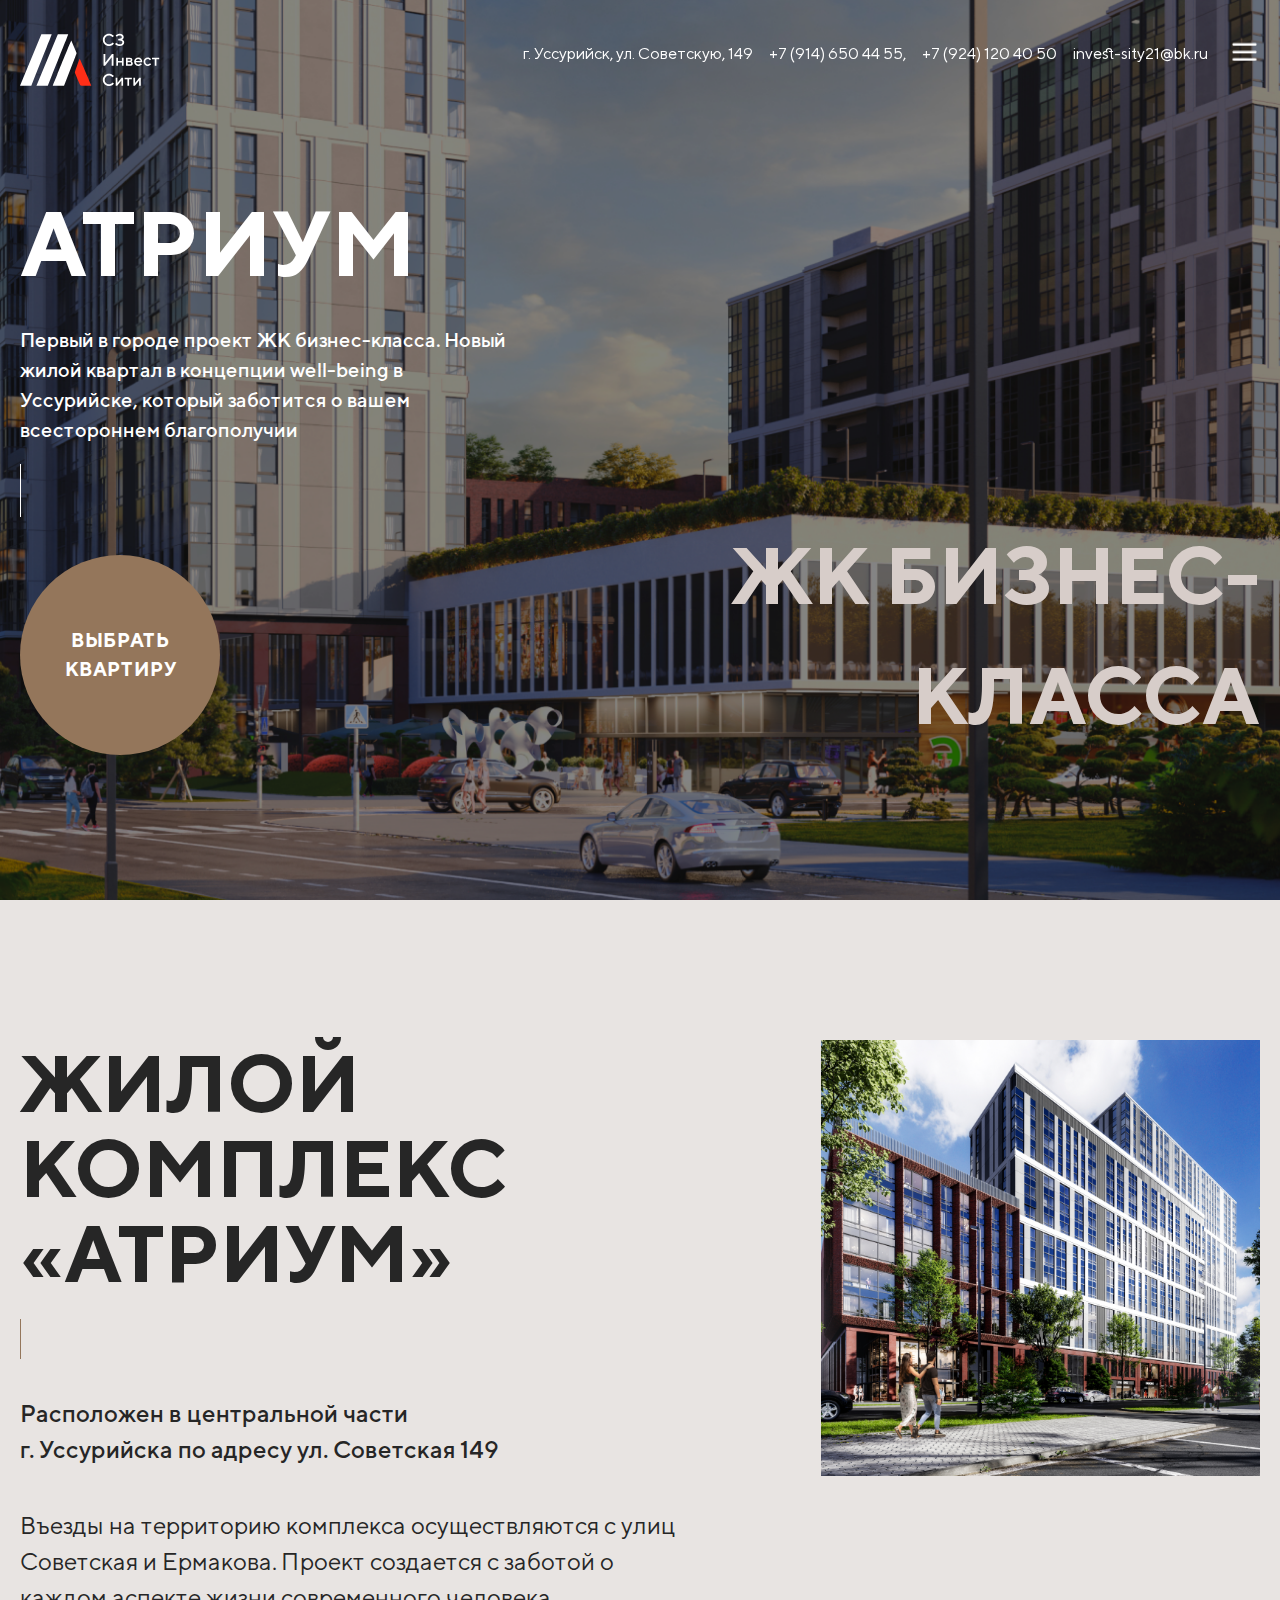
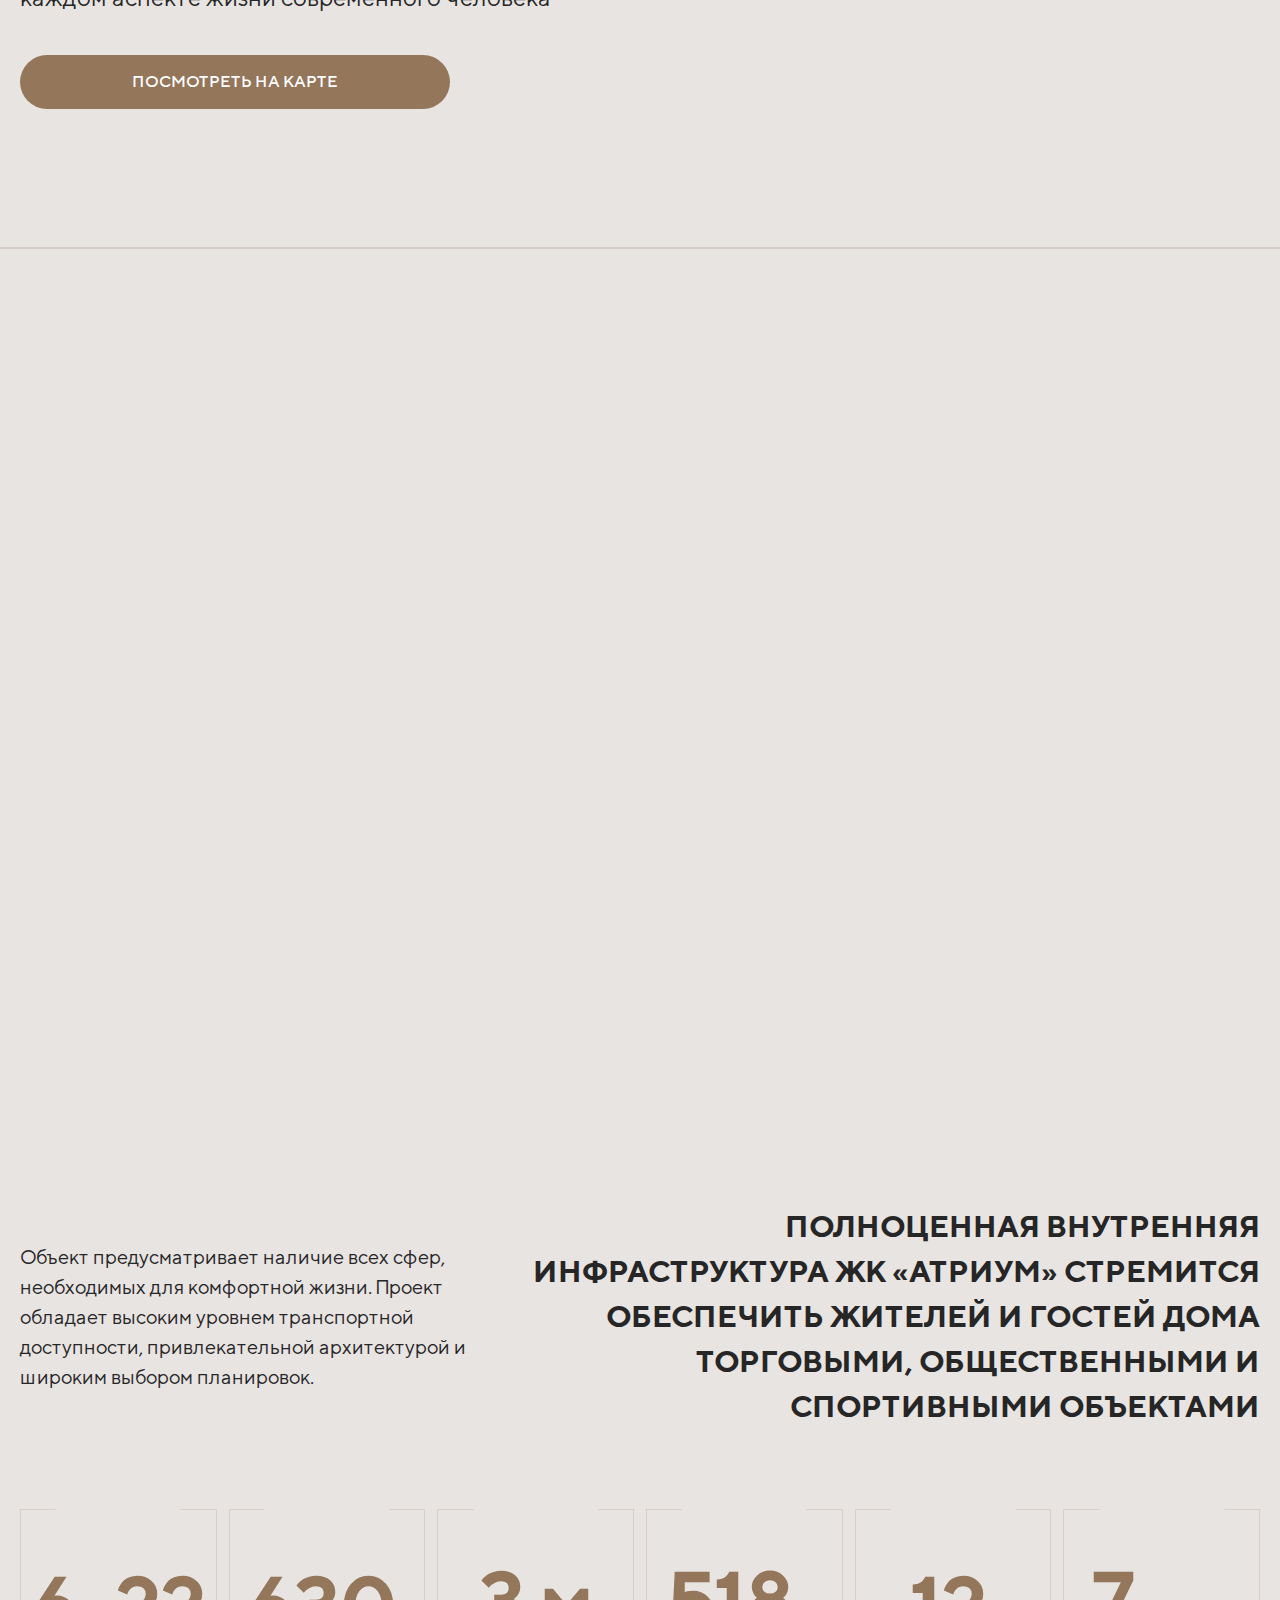
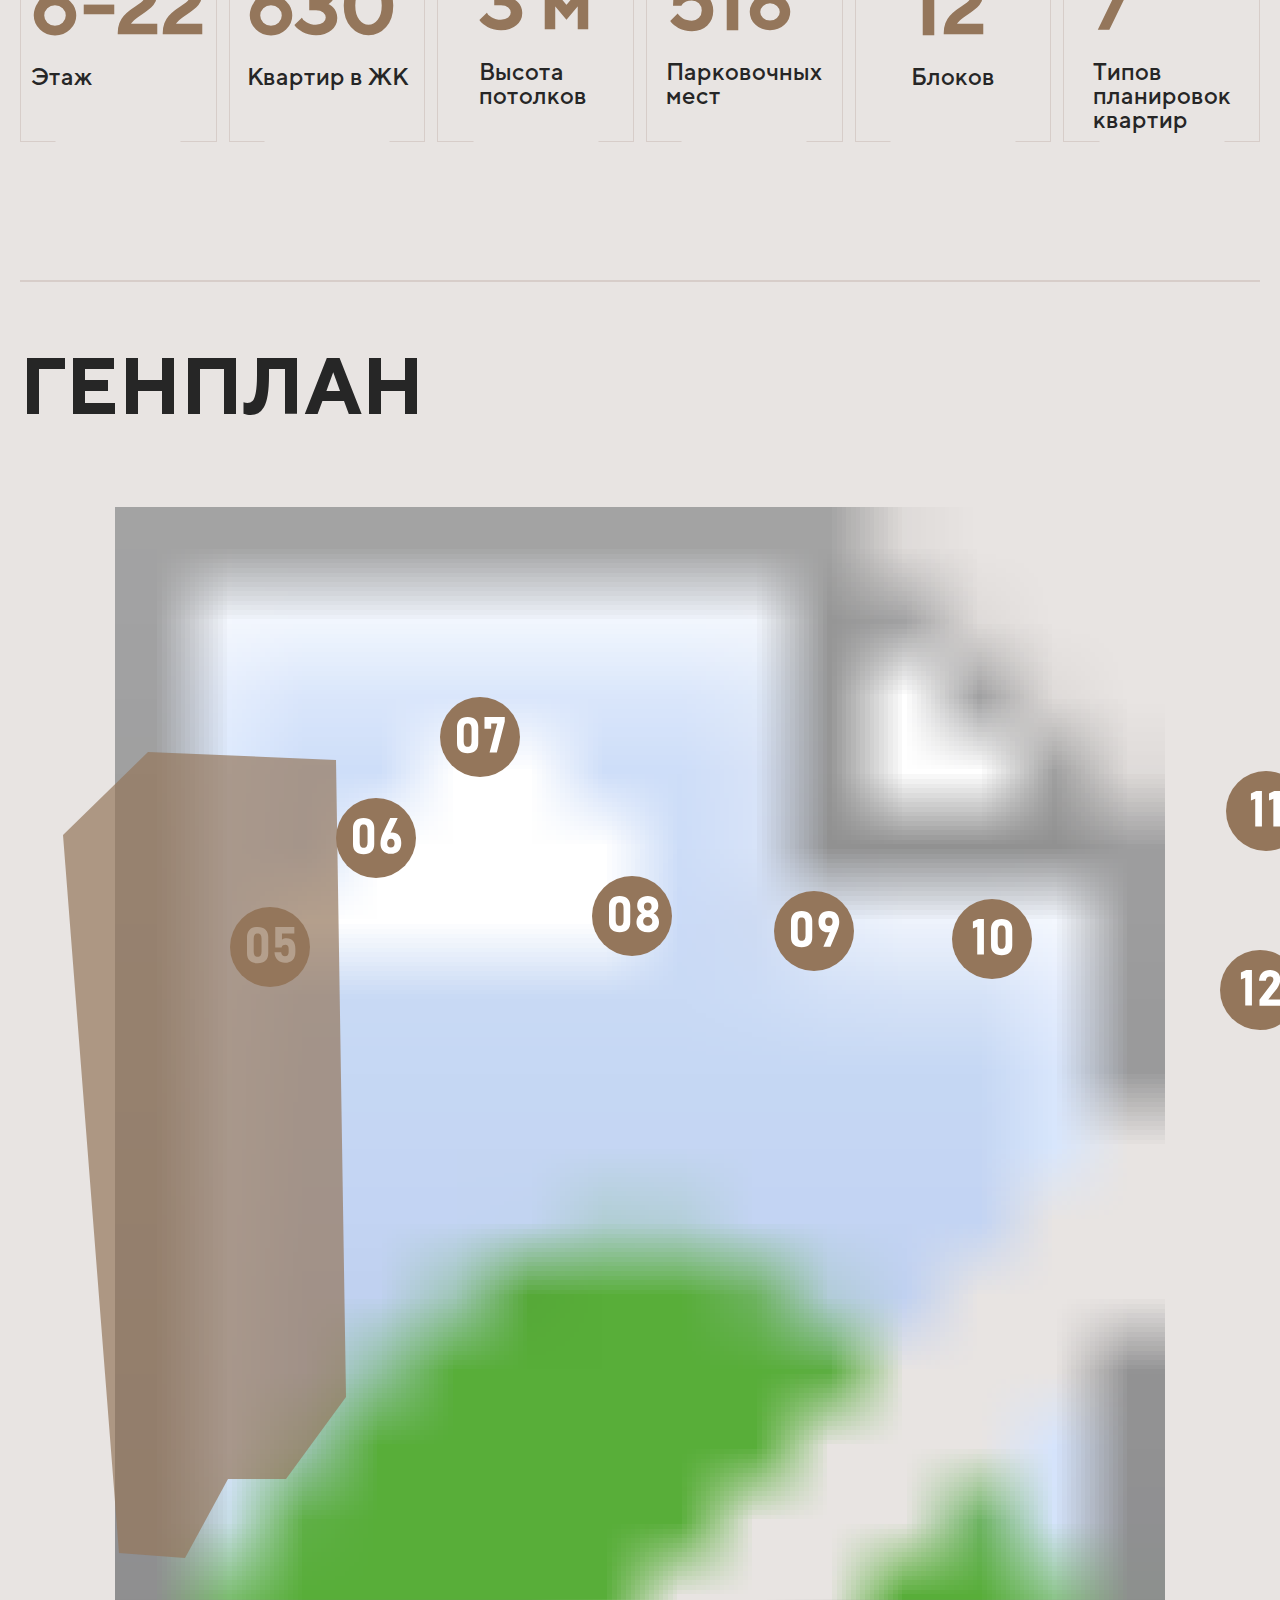
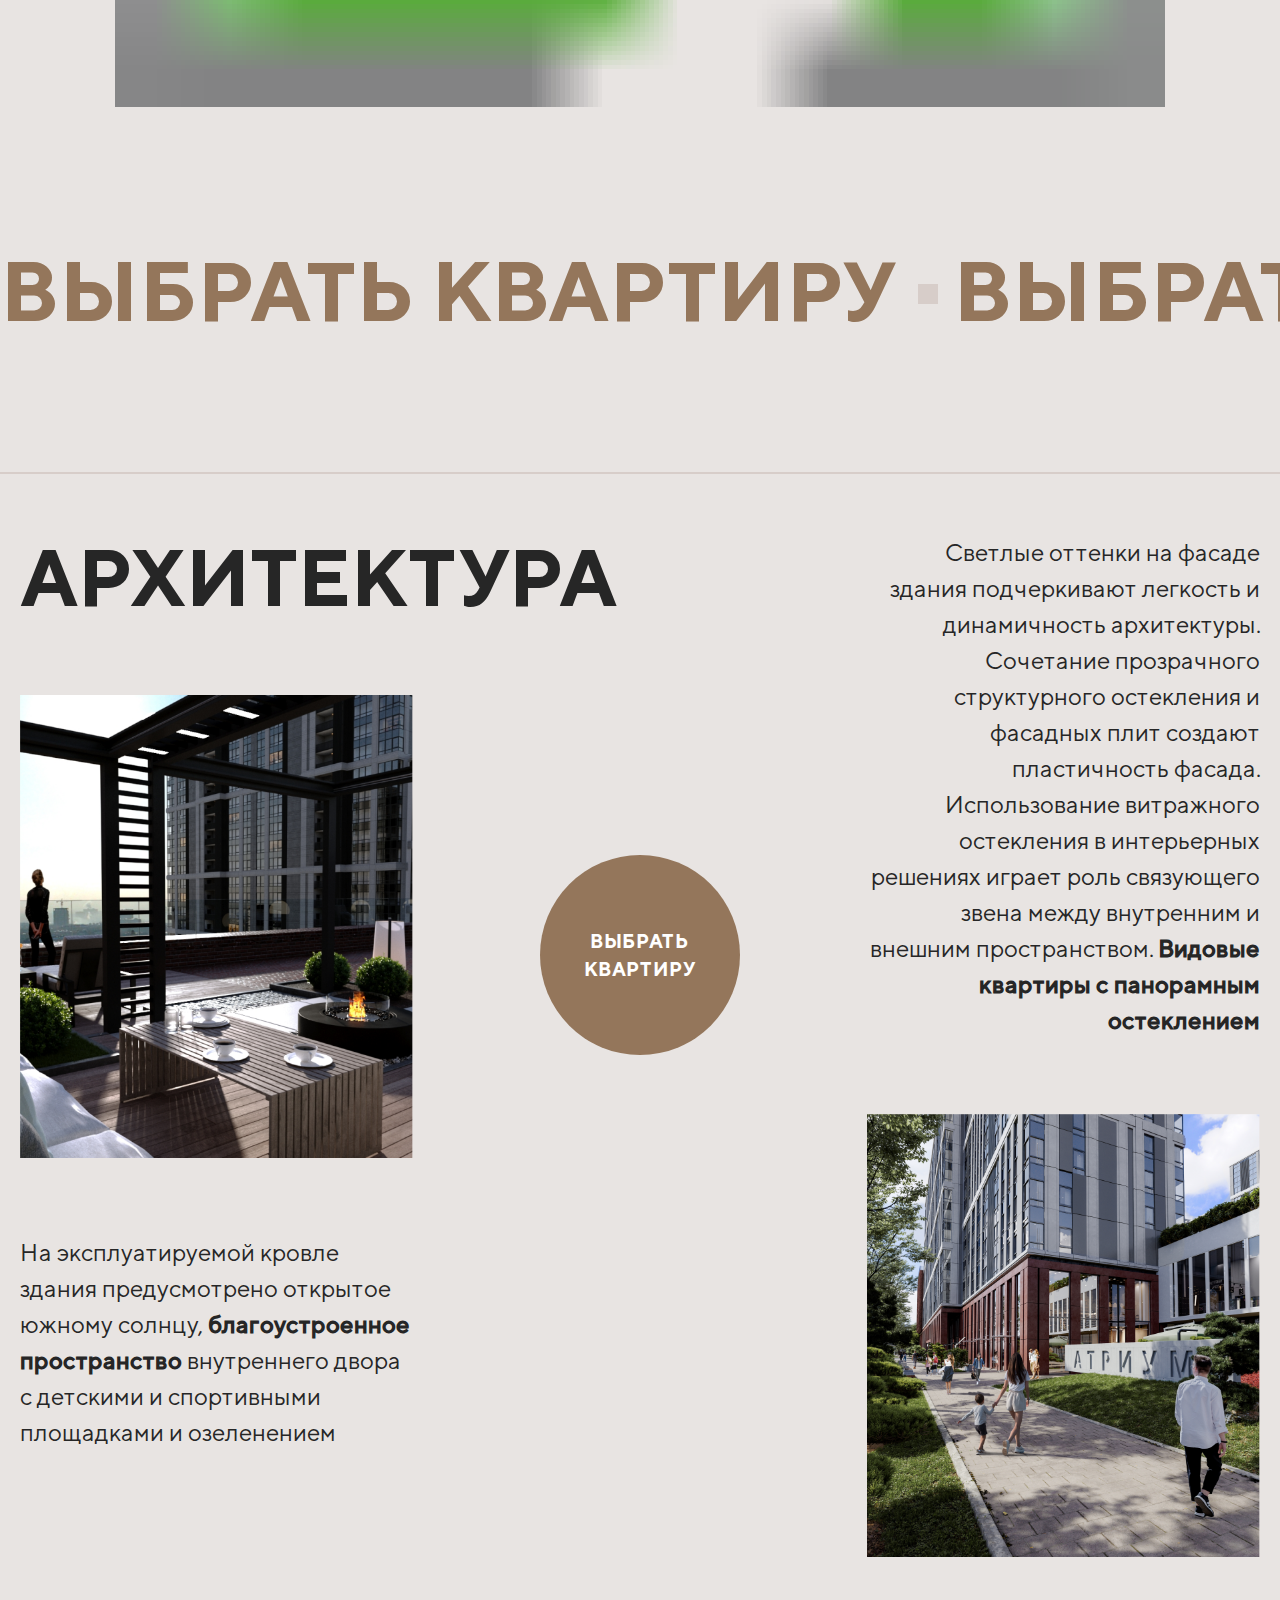
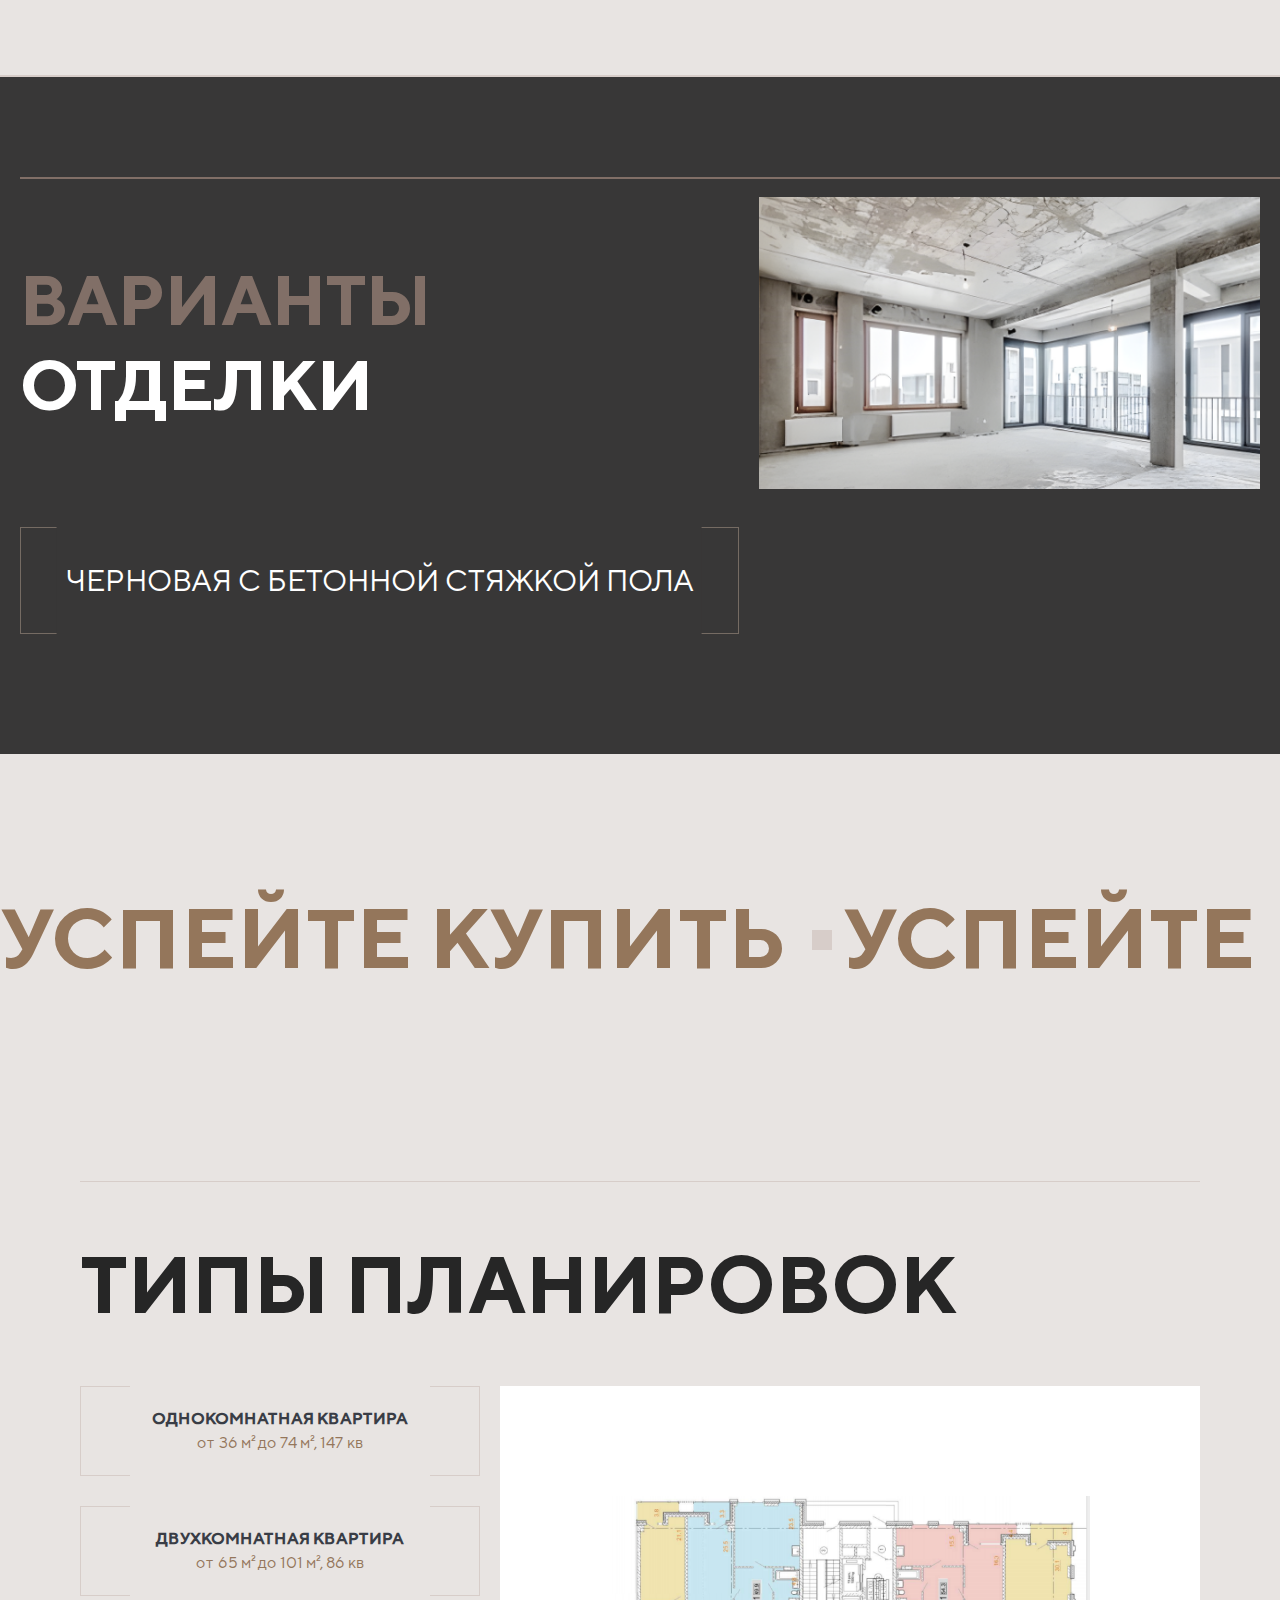
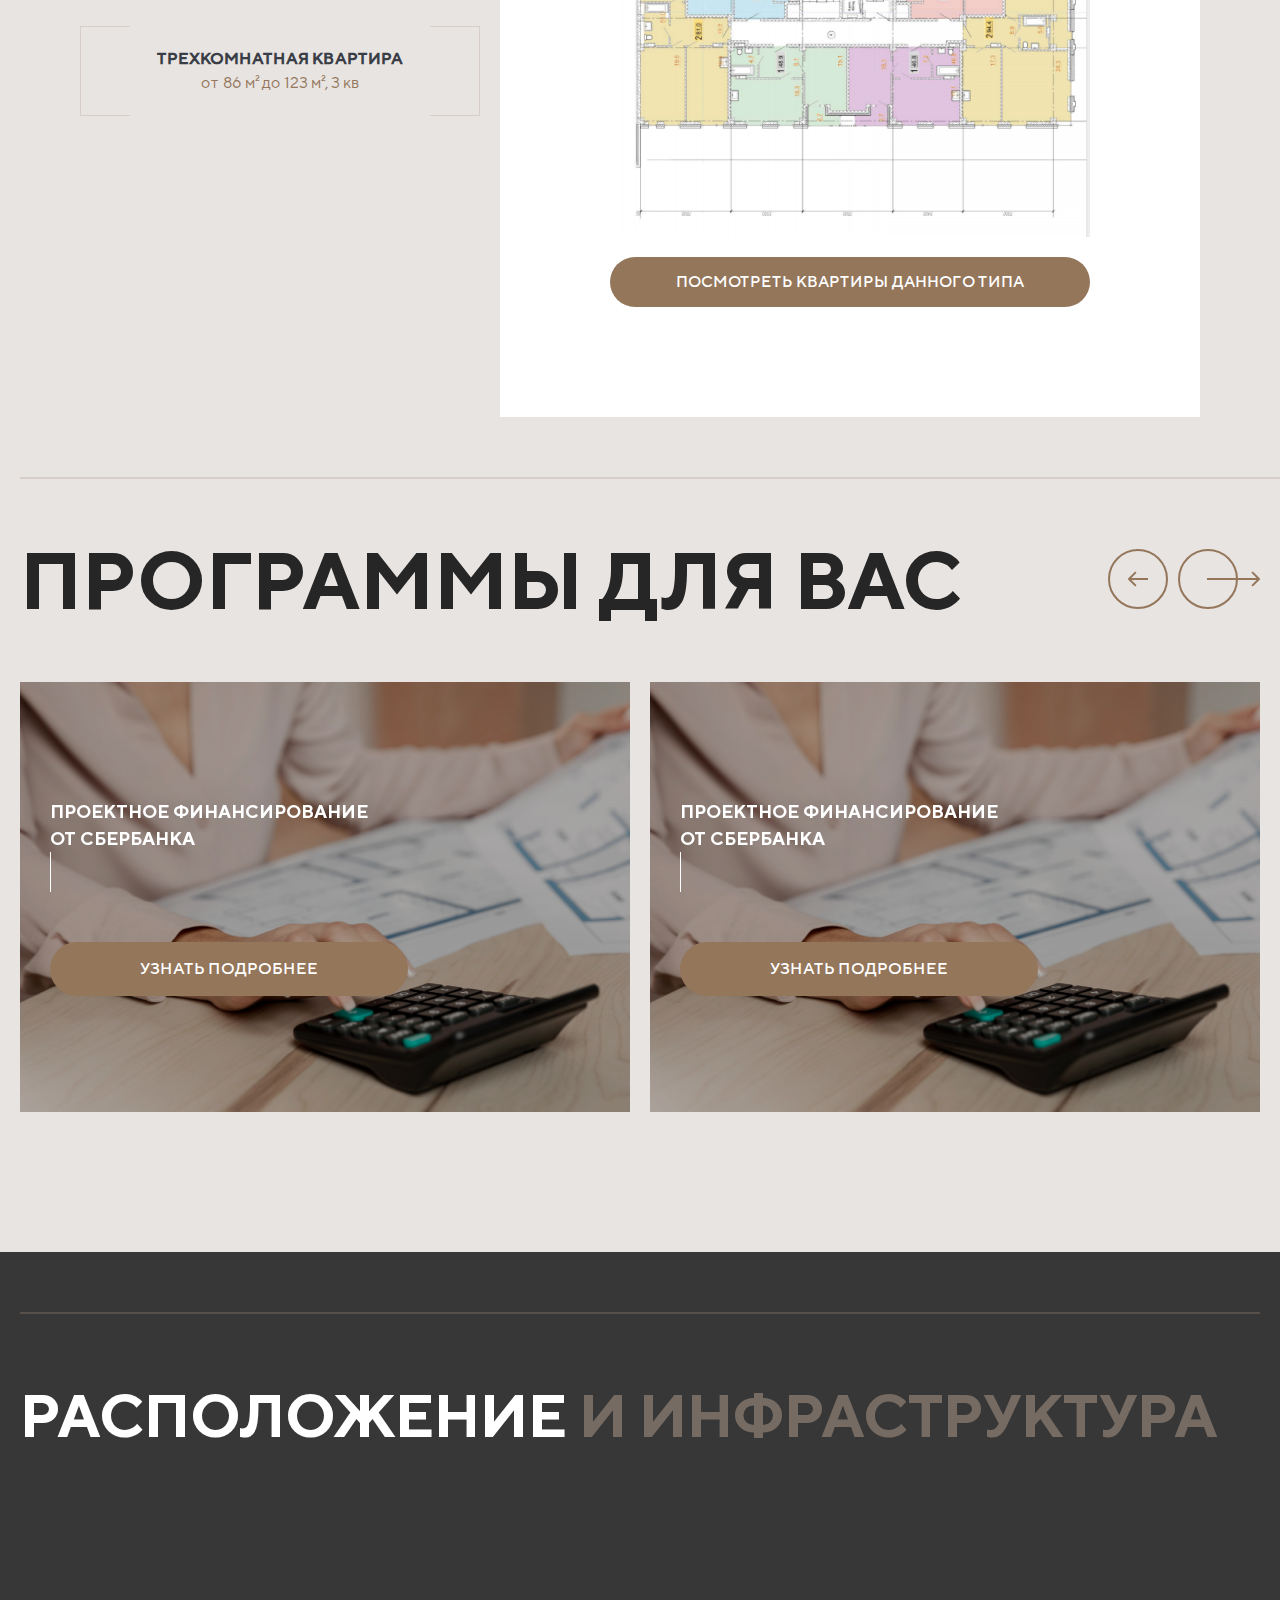
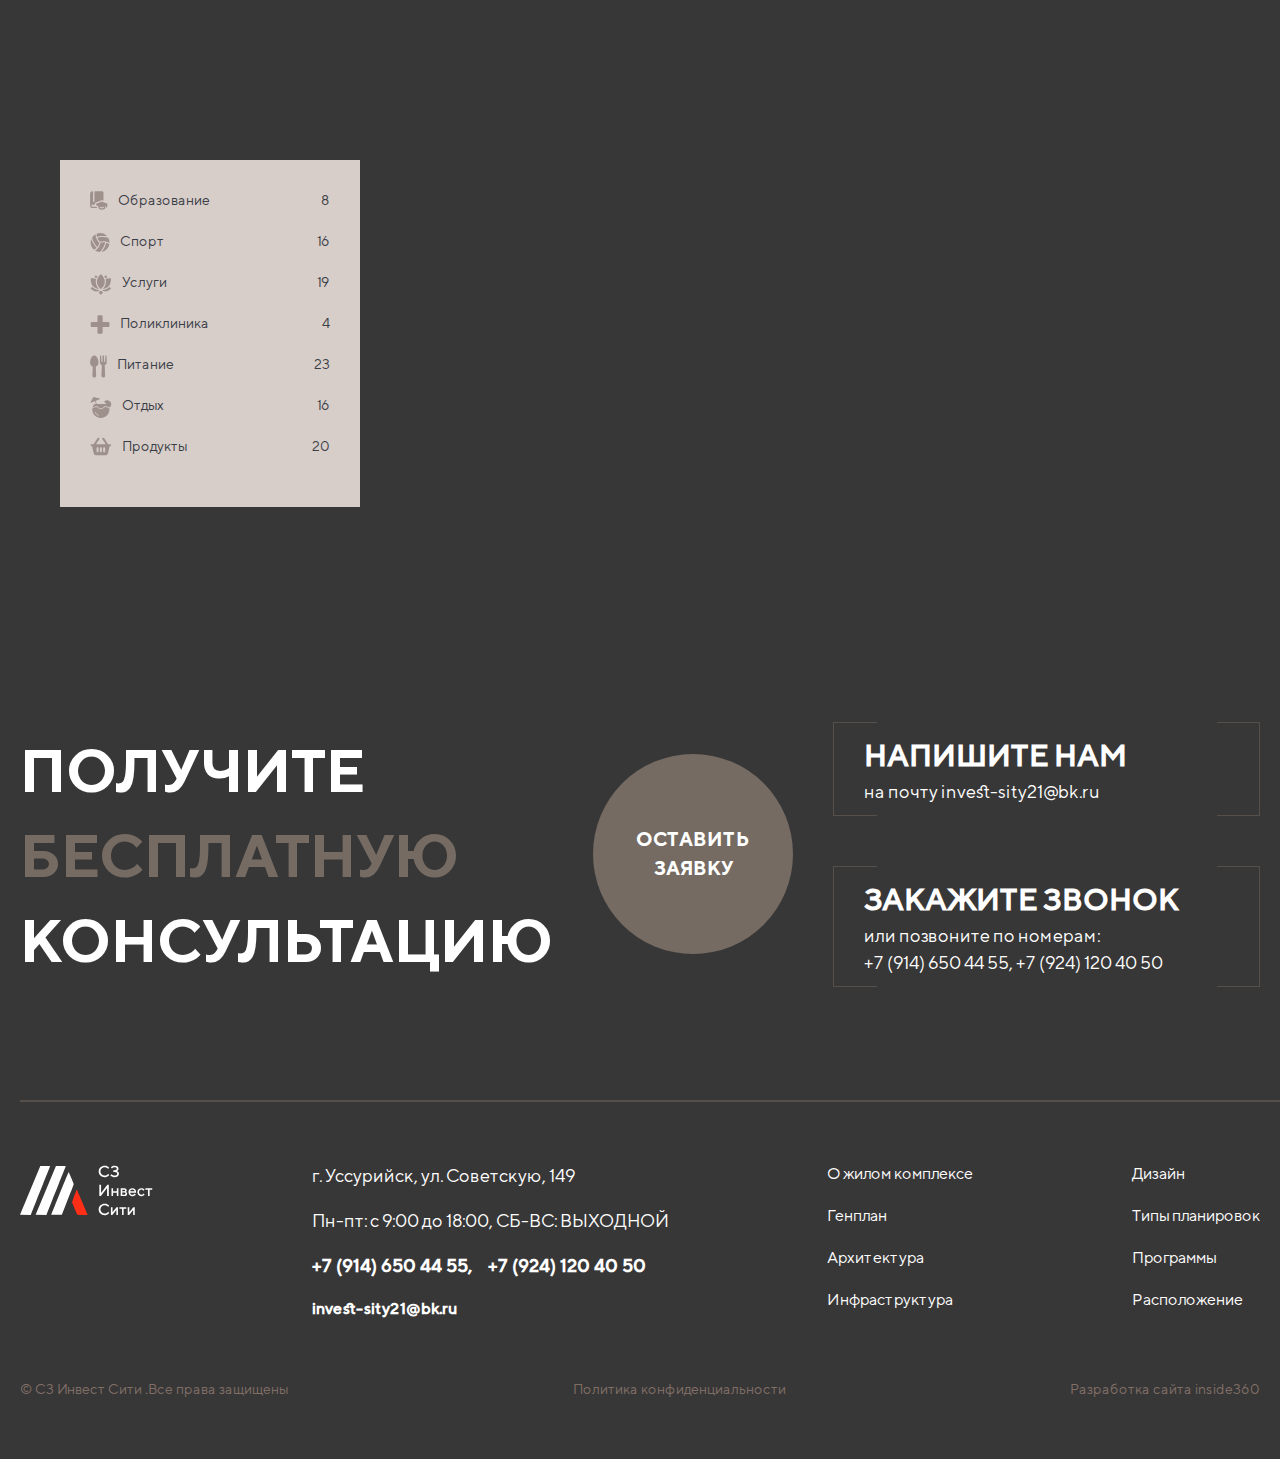
==== commit 9db1d9dd: "feat: добавляет #бать как много svg графики" ====
--- a/index.html
+++ b/index.html
@@ -262,33 +262,109 @@
                     </div>
 
                     <div class="relative flex justify-center">
-
-                        <svg class="main__svg" viewBox="0 0 1920 1200">
-                            <defs>
-                                <image id="image_svg--main__svg" href="./src/img/img/main__map.png" width="1920" height="1200">
-
-                                    <circle id="circle--main__svg" cx="40" cy="40" r="40" />
-
-                                    <path id="num_0" d="M 10.6201 29.8584 c -1.3835 0 -2.3845 -0.472 -3.003 -1.416 c -0.6184 -0.9603 -0.9277 -2.2705 -0.9277 -3.9307 v -12.7197 c 0 -1.6764 0.3093 -2.9867 0.9277 -3.9307 c 0.6185 -0.944 1.6195 -1.416 3.003 -1.416 c 1.3997 0 2.4007 0.472 3.0029 1.416 c 0.6185 0.944 0.9277 2.2543 0.9277 3.9307 v 12.7197 c 0 1.6602 -0.3092 2.9704 -0.9277 3.9307 c -0.6022 0.944 -1.6032 1.416 -3.0029 1.416 z m 0 6.4453 c 3.4993 0 6.1442 -0.8952 7.9345 -2.6855 c 1.7904 -1.7904 2.6856 -4.2562 2.6856 -7.3975 v -16.1377 c 0 -3.1575 -0.8952 -5.6234 -2.6856 -7.3975 c -1.774 -1.7903 -4.4189 -2.6855 -7.9345 -2.6855 c -3.4994 0 -6.1442 0.8952 -7.9346 2.6855 c -1.7904 1.7904 -2.6855 4.2562 -2.6855 7.3975 v 16.1377 c 0 3.0925 0.887 5.5501 2.6611 7.373 c 1.7741 1.8067 4.4271 2.71 7.959 2.71 z"/>
-
-
-                                    <path id="num_5" d="M 10.4003 35.8642 c 3.3366 0 5.9164 -0.944 7.7393 -2.832 c 1.8229 -1.9043 2.7344 -4.5899 2.7344 -8.0567 v -2.9785 c 0 -3.4505 -0.765 -6.1198 -2.2949 -8.0078 c -1.5137 -1.9043 -3.6622 -2.8564 -6.4454 -2.8564 c -0.8463 0 -1.7089 0.1383 -2.5879 0.415 c -0.8626 0.2767 -1.5543 0.6673 -2.0751 1.1719 v -6.2744 h 12.3779 v -6.4453 h -19.0674 v 20.4101 h 6.25 c 0.2604 -0.8789 0.7243 -1.5625 1.3916 -2.0508 c 0.6836 -0.4883 1.5055 -0.7324 2.4658 -0.7324 c 1.058 0 1.8718 0.3825 2.4414 1.1475 c 0.5697 0.7487 0.8545 1.8229 0.8545 3.2226 v 2.9785 c 0 1.3835 -0.3255 2.4659 -0.9765 3.2471 c -0.6348 0.765 -1.5381 1.1475 -2.71 1.1475 c -1.0742 0 -1.945 -0.3581 -2.6123 -1.0742 c -0.6673 -0.7325 -1.0661 -1.7497 -1.1963 -3.0518 v -0.0244 h -6.6894 v 0.0244 c 0.2278 3.3691 1.302 5.9814 3.2226 7.8369 c 1.9369 1.8555 4.3294 2.7832 7.1777 2.7832 z"/>
-
-
-                                    <path id="num_6" d="M 10.3759 35.8642 c -3.2877 0 -5.8431 -0.9359 -7.666 -2.8076 c -1.8066 -1.8718 -2.7099 -4.5085 -2.7099 -7.9102 v 0.3516 c 0 -1.9059 0.2197 -3.5173 0.6591 -5.21 c 0.4395 -1.7089 1.0417 -3.3772 1.8067 -5.0048 l 7.2021 -15.2832 h 7.5684 l -8.5449 17.7001 l -1.6846 -0.8789 c 0.8464 -1.6113 2.3519 -2.417 4.5166 -2.417 c 2.946 0 5.2246 0.9278 6.8359 2.7833 c 1.6114 1.8391 2.417 4.4433 2.417 7.8125 v 0.0244 c 0 3.4342 -0.9114 6.1035 -2.7343 8.0078 c -1.8067 1.888 -4.362 2.832 -7.6661 2.832 z m 0 -6.4453 c 1.2045 0 2.1241 -0.3418 2.7588 -1.0254 c 0.6348 -0.6999 0.9522 -1.6846 0.9522 -2.9541 v -0.0244 c 0 -1.4486 -0.3174 -2.5716 -0.9522 -3.3691 c -0.6347 -0.7976 -1.5543 -1.1963 -2.7588 -1.1963 c -1.1718 0 -2.0833 0.4069 -2.7343 1.2207 c -0.6348 0.7975 -0.9522 1.9205 -0.9522 3.3691 v 0.0244 c 0 1.2696 0.3174 2.2461 0.9522 2.9297 c 0.651 0.6836 1.5625 1.0254 2.7343 1.0254 z"/>
-
-                                    <path id="num_7" d="M 20.2881 0 h -20.2881 v 11.7919 h 6.6894 v -5.3466 h 6.1035 l -7.7148 29.0527 h 7.251 l 7.959 -31.0547 v -4.4433 z"/>
-
-
-                                    <path id="num_8" d="M 11.2549 36.2305 c -2.2624 0 -4.24 -0.4069 -5.9327 -1.2207 c -1.6764 -0.8138 -2.9866 -1.9613 -3.9306 -3.4424 c -0.9278 -1.4811 -1.3916 -3.2145 -1.3916 -5.2002 v -0.5859 c 0 -1.7741 0.4883 -3.4424 1.4648 -5.0049 c 0.9766 -1.5625 2.2787 -2.7425 3.9063 -3.54 c -1.3835 -0.6836 -2.5065 -1.6602 -3.3692 -2.9297 c -0.8463 -1.2695 -1.2695 -2.6205 -1.2695 -4.0528 v -0.9277 c 0 -2.8157 0.9603 -5.07 2.8809 -6.7627 c 1.9205 -1.709 4.4677 -2.5635 7.6416 -2.5635 c 3.1738 0 5.721 0.8545 7.6416 2.5635 c 1.9205 1.6927 2.8808 3.947 2.8808 6.7627 v 0.9277 c 0 1.4649 -0.4313 2.8321 -1.2939 4.1016 c -0.8627 1.2533 -2.002 2.2136 -3.418 2.8809 c 1.6439 0.7975 2.9622 1.9775 3.9551 3.54 c 0.9928 1.5625 1.4892 3.2308 1.4892 5.0049 v 0.5859 c 0 1.9857 -0.472 3.7191 -1.416 5.2002 c -0.9277 1.4811 -2.2379 2.6286 -3.9306 3.4424 c -1.6765 0.8138 -3.6459 1.2207 -5.9082 1.2207 z m 0 -6.4453 c 1.3671 0 2.4658 -0.3988 3.2959 -1.1963 c 0.8463 -0.8138 1.2695 -1.8799 1.2695 -3.1982 v -0.3418 c 0 -1.2045 -0.4232 -2.1729 -1.2695 -2.9053 c -0.8301 -0.7324 -1.9288 -1.0986 -3.2959 -1.0986 c -1.3672 0 -2.474 0.3662 -3.3204 1.0986 c -0.83 0.7324 -1.2451 1.709 -1.2451 2.9297 v 0.3662 c 0 1.3021 0.4151 2.3519 1.2451 3.1494 c 0.8464 0.7975 1.9532 1.1963 3.3204 1.1963 z m 0 -15.2344 c 1.1556 0 2.0833 -0.3662 2.7832 -1.0986 c 0.6998 -0.7324 1.0498 -1.709 1.0498 -2.9297 v -0.3418 c 0 -1.123 -0.35 -2.0264 -1.0498 -2.71 c -0.6999 -0.6835 -1.6276 -1.0253 -2.7832 -1.0253 c -1.1394 0 -2.0671 0.3418 -2.7832 1.0253 c -0.6999 0.6836 -1.0499 1.5951 -1.0499 2.7344 v 0.3662 c 0 1.1882 0.35 2.1485 1.0499 2.8809 c 0.7161 0.7324 1.6438 1.0986 2.7832 1.0986 z"/>
+                        <div class="svg__main__wrapper">
+                            <svg class="" viewBox="0 0 1920 1200" height="1200">
+                                <defs>
+                                    <image id="image_svg--main__svg" href="./src/img/img/main__map.png" width="1920" height="1200">
+
+                                        <circle id="circle--main__svg" cx="40" cy="40" r="40" />
+
+                                        <path id="num_0" d="M 10.6201 29.8584 c -1.3835 0 -2.3845 -0.472 -3.003 -1.416 c -0.6184 -0.9603 -0.9277 -2.2705 -0.9277 -3.9307 v -12.7197 c 0 -1.6764 0.3093 -2.9867 0.9277 -3.9307 c 0.6185 -0.944 1.6195 -1.416 3.003 -1.416 c 1.3997 0 2.4007 0.472 3.0029 1.416 c 0.6185 0.944 0.9277 2.2543 0.9277 3.9307 v 12.7197 c 0 1.6602 -0.3092 2.9704 -0.9277 3.9307 c -0.6022 0.944 -1.6032 1.416 -3.0029 1.416 z m 0 6.4453 c 3.4993 0 6.1442 -0.8952 7.9345 -2.6855 c 1.7904 -1.7904 2.6856 -4.2562 2.6856 -7.3975 v -16.1377 c 0 -3.1575 -0.8952 -5.6234 -2.6856 -7.3975 c -1.774 -1.7903 -4.4189 -2.6855 -7.9345 -2.6855 c -3.4994 0 -6.1442 0.8952 -7.9346 2.6855 c -1.7904 1.7904 -2.6855 4.2562 -2.6855 7.3975 v 16.1377 c 0 3.0925 0.887 5.5501 2.6611 7.373 c 1.7741 1.8067 4.4271 2.71 7.959 2.71 z" />
+
+
+                                        <path id="num_5" d="M 10.4003 35.8642 c 3.3366 0 5.9164 -0.944 7.7393 -2.832 c 1.8229 -1.9043 2.7344 -4.5899 2.7344 -8.0567 v -2.9785 c 0 -3.4505 -0.765 -6.1198 -2.2949 -8.0078 c -1.5137 -1.9043 -3.6622 -2.8564 -6.4454 -2.8564 c -0.8463 0 -1.7089 0.1383 -2.5879 0.415 c -0.8626 0.2767 -1.5543 0.6673 -2.0751 1.1719 v -6.2744 h 12.3779 v -6.4453 h -19.0674 v 20.4101 h 6.25 c 0.2604 -0.8789 0.7243 -1.5625 1.3916 -2.0508 c 0.6836 -0.4883 1.5055 -0.7324 2.4658 -0.7324 c 1.058 0 1.8718 0.3825 2.4414 1.1475 c 0.5697 0.7487 0.8545 1.8229 0.8545 3.2226 v 2.9785 c 0 1.3835 -0.3255 2.4659 -0.9765 3.2471 c -0.6348 0.765 -1.5381 1.1475 -2.71 1.1475 c -1.0742 0 -1.945 -0.3581 -2.6123 -1.0742 c -0.6673 -0.7325 -1.0661 -1.7497 -1.1963 -3.0518 v -0.0244 h -6.6894 v 0.0244 c 0.2278 3.3691 1.302 5.9814 3.2226 7.8369 c 1.9369 1.8555 4.3294 2.7832 7.1777 2.7832 z" />
+
+
+                                        <path id="num_6" d="M 10.3759 35.8642 c -3.2877 0 -5.8431 -0.9359 -7.666 -2.8076 c -1.8066 -1.8718 -2.7099 -4.5085 -2.7099 -7.9102 v 0.3516 c 0 -1.9059 0.2197 -3.5173 0.6591 -5.21 c 0.4395 -1.7089 1.0417 -3.3772 1.8067 -5.0048 l 7.2021 -15.2832 h 7.5684 l -8.5449 17.7001 l -1.6846 -0.8789 c 0.8464 -1.6113 2.3519 -2.417 4.5166 -2.417 c 2.946 0 5.2246 0.9278 6.8359 2.7833 c 1.6114 1.8391 2.417 4.4433 2.417 7.8125 v 0.0244 c 0 3.4342 -0.9114 6.1035 -2.7343 8.0078 c -1.8067 1.888 -4.362 2.832 -7.6661 2.832 z m 0 -6.4453 c 1.2045 0 2.1241 -0.3418 2.7588 -1.0254 c 0.6348 -0.6999 0.9522 -1.6846 0.9522 -2.9541 v -0.0244 c 0 -1.4486 -0.3174 -2.5716 -0.9522 -3.3691 c -0.6347 -0.7976 -1.5543 -1.1963 -2.7588 -1.1963 c -1.1718 0 -2.0833 0.4069 -2.7343 1.2207 c -0.6348 0.7975 -0.9522 1.9205 -0.9522 3.3691 v 0.0244 c 0 1.2696 0.3174 2.2461 0.9522 2.9297 c 0.651 0.6836 1.5625 1.0254 2.7343 1.0254 z" />
+
+
+                                        <path id="num_7" d="M 20.2881 0 h -20.2881 v 11.7919 h 6.6894 v -5.3466 h 6.1035 l -7.7148 29.0527 h 7.251 l 7.959 -31.0547 v -4.4433 z" />
+
+
+                                        <path id="num_8" d="M 11.2549 36.2305 c -2.2624 0 -4.24 -0.4069 -5.9327 -1.2207 c -1.6764 -0.8138 -2.9866 -1.9613 -3.9306 -3.4424 c -0.9278 -1.4811 -1.3916 -3.2145 -1.3916 -5.2002 v -0.5859 c 0 -1.7741 0.4883 -3.4424 1.4648 -5.0049 c 0.9766 -1.5625 2.2787 -2.7425 3.9063 -3.54 c -1.3835 -0.6836 -2.5065 -1.6602 -3.3692 -2.9297 c -0.8463 -1.2695 -1.2695 -2.6205 -1.2695 -4.0528 v -0.9277 c 0 -2.8157 0.9603 -5.07 2.8809 -6.7627 c 1.9205 -1.709 4.4677 -2.5635 7.6416 -2.5635 c 3.1738 0 5.721 0.8545 7.6416 2.5635 c 1.9205 1.6927 2.8808 3.947 2.8808 6.7627 v 0.9277 c 0 1.4649 -0.4313 2.8321 -1.2939 4.1016 c -0.8627 1.2533 -2.002 2.2136 -3.418 2.8809 c 1.6439 0.7975 2.9622 1.9775 3.9551 3.54 c 0.9928 1.5625 1.4892 3.2308 1.4892 5.0049 v 0.5859 c 0 1.9857 -0.472 3.7191 -1.416 5.2002 c -0.9277 1.4811 -2.2379 2.6286 -3.9306 3.4424 c -1.6765 0.8138 -3.6459 1.2207 -5.9082 1.2207 z m 0 -6.4453 c 1.3671 0 2.4658 -0.3988 3.2959 -1.1963 c 0.8463 -0.8138 1.2695 -1.8799 1.2695 -3.1982 v -0.3418 c 0 -1.2045 -0.4232 -2.1729 -1.2695 -2.9053 c -0.8301 -0.7324 -1.9288 -1.0986 -3.2959 -1.0986 c -1.3672 0 -2.474 0.3662 -3.3204 1.0986 c -0.83 0.7324 -1.2451 1.709 -1.2451 2.9297 v 0.3662 c 0 1.3021 0.4151 2.3519 1.2451 3.1494 c 0.8464 0.7975 1.9532 1.1963 3.3204 1.1963 z m 0 -15.2344 c 1.1556 0 2.0833 -0.3662 2.7832 -1.0986 c 0.6998 -0.7324 1.0498 -1.709 1.0498 -2.9297 v -0.3418 c 0 -1.123 -0.35 -2.0264 -1.0498 -2.71 c -0.6999 -0.6835 -1.6276 -1.0253 -2.7832 -1.0253 c -1.1394 0 -2.0671 0.3418 -2.7832 1.0253 c -0.6999 0.6836 -1.0499 1.5951 -1.0499 2.7344 v 0.3662 c 0 1.1882 0.35 2.1485 1.0499 2.8809 c 0.7161 0.7324 1.6438 1.0986 2.7832 1.0986 z" />
+                                        
+
+                                        <path id="num_9" d="M 4.8584 35.8643 l 7.7148 -17.627 l 1.1963 0.879 c -0.4232 0.7649 -1.0498 1.3183 -1.8799 1.6601 c -0.8301 0.3418 -1.7903 0.5127 -2.8808 0.5127 c -2.7019 0 -4.8829 -0.944 -6.543 -2.832 c -1.6439 -1.9043 -2.4658 -4.4271 -2.4658 -7.5684 v -0.0244 c 0 -3.4505 0.9033 -6.1198 2.7099 -8.0078 c 1.8229 -1.9043 4.3864 -2.8565 7.6905 -2.8565 c 3.304 0 5.8593 0.9603 7.666 2.8809 c 1.8066 1.9043 2.7099 4.6061 2.7099 8.1055 v 0.0244 c 0 1.4486 -0.2441 3.0029 -0.7324 4.6631 c -0.472 1.6439 -1.0579 3.304 -1.7578 4.9804 l -6.3477 15.21 h -7.08 z m 5.542 -20.8252 c 1.1718 0 2.0752 -0.3743 2.7099 -1.123 c 0.6511 -0.765 0.9766 -1.8392 0.9766 -3.2227 v -0.0244 c 0 -1.3346 -0.3255 -2.36 -0.9766 -3.0762 c -0.6347 -0.7324 -1.5381 -1.0986 -2.7099 -1.0986 c -1.1882 0 -2.1078 0.3662 -2.7588 1.0986 c -0.6348 0.7324 -0.9522 1.766 -0.9522 3.1006 v 0.0244 c 0 1.3835 0.3174 2.4496 0.9522 3.1983 c 0.651 0.7487 1.5706 1.123 2.7588 1.123 z" />
+
+
+                                        <path id="num_1" d="M 11.0107 0 v 35.498 h -6.6895 v -27.6367 l -4.3212 1.6357 v -7.1045 l 5.2978 -2.3925 h 5.7129 z" />
+
+
+                                        <path id="num_2" d="M 0.4395 35.8643 h 20.9961 v -6.4453 h -12.1338 l 8.7402 -11.0352 c 1.0091 -1.2858 1.7904 -2.7181 2.3438 -4.2968 c 0.5696 -1.5951 0.8545 -3.1983 0.8545 -4.8096 v -0.0244 c 0 -2.946 -0.9196 -5.2246 -2.7588 -6.836 c -1.8229 -1.6113 -4.4027 -2.417 -7.7393 -2.417 c -3.0761 0 -5.5827 0.9278 -7.5195 2.7832 c -1.9206 1.8555 -2.9948 4.4678 -3.2227 7.837 v 0.0244 h 6.8604 v -0.0244 c 0.1465 -1.3347 0.5615 -2.3601 1.2451 -3.0762 c 0.6999 -0.7324 1.5951 -1.0986 2.6856 -1.0986 c 1.1393 0 2.0182 0.2604 2.6367 0.7812 c 0.6185 0.5208 0.9277 1.2614 0.9277 2.2217 v 0.0488 c 0 0.6511 -0.1546 1.3591 -0.4639 2.124 c -0.2929 0.7487 -0.7161 1.4812 -1.2695 2.1973 l -12.1826 16.0156 v 6.0303 z" />
+                                        
+                                                                            
+
+                                        <g id="g_05" class="main">
+                                            <use href="#circle--main__svg" x="0" y="0" fill="#94765B"/>
+                                            <use href="#num_0" x="17" y="20" fill="#ffffff"/>
+                                            <use href="#num_5" x="44.4854" y="20" fill="#ffffff"/>
+                                        </g>
+
+                                        <g id="g_06" class="main">
+                                            <use href="#circle--main__svg" x="0" y="0" fill="#94765B"/>
+                                            <use href="#num_0" x="17" y="20" fill="#ffffff"/>
+                                            <use href="#num_6" x="44.4854" y="20" fill="#ffffff"/>
+                                        </g>
+
+
+
+                                        <g id="g_07" class="main">
+                                            <use href="#circle--main__svg" x="0" y="0" fill="#94765B"/>
+                                            <use href="#num_0" x="17" y="20" fill="#ffffff"/>
+                                            <use href="#num_7" x="44.4854" y="20" fill="#ffffff"/>
+                                        </g>
+
+
+                                        <g id="g_08" class="main">
+                                            <use href="#circle--main__svg" x="0" y="0" fill="#94765B"/>
+                                            <use href="#num_0" x="17" y="20" fill="#ffffff"/>
+                                            <use href="#num_8" x="44.4854" y="20" fill="#ffffff"/>   
+                                        </g>
+
+                                        <g id="g_09" class="main">
+                                            <use href="#circle--main__svg" x="0" y="0" fill="#94765B"/>
+                                            <use href="#num_0" x="17" y="20" fill="#ffffff"/>
+                                            <use href="#num_9" x="44.4854" y="20" fill="#ffffff"/>
+                                        </g>
+                                        
+                                        <g id="g_10" class="main">
+                                            <use href="#circle--main__svg" x="0" y="0" fill="#94765B"/>
+                                            <use href="#num_1" x="20.9102" y="20" fill="#ffffff"/>
+                                            <use href="#num_0" x="39.0254" y="20" fill="#ffffff"/>
+                                        </g>
+
+                                        <g id="g_11" class="main">
+                                            <use href="#circle--main__svg" x="0" y="0" fill="#94765B"/>
+                                            <use href="#num_1" x="24.9102" y="20" fill="#ffffff"/>
+                                            <use href="#num_1" x="43.0254" y="20" fill="#ffffff"/>    
+                                        </g>
+
+
+                                        <g id="g_12" class="main">
+                                            <use href="#circle--main__svg" x="0" y="0" fill="#94765B"/>
+                                            <use href="#num_1" x="20.9102" y="20" fill="#ffffff"/>
+                                            <use href="#num_2" x="39.0254" y="20" fill="#ffffff"/>    
+                                        </g>
+
+                                    </defs>
                                     
-                                    <path id="num_9" d="M 4.8584 35.8643 l 7.7148 -17.627 l 1.1963 0.879 c -0.4232 0.7649 -1.0498 1.3183 -1.8799 1.6601 c -0.8301 0.3418 -1.7903 0.5127 -2.8808 0.5127 c -2.7019 0 -4.8829 -0.944 -6.543 -2.832 c -1.6439 -1.9043 -2.4658 -4.4271 -2.4658 -7.5684 v -0.0244 c 0 -3.4505 0.9033 -6.1198 2.7099 -8.0078 c 1.8229 -1.9043 4.3864 -2.8565 7.6905 -2.8565 c 3.304 0 5.8593 0.9603 7.666 2.8809 c 1.8066 1.9043 2.7099 4.6061 2.7099 8.1055 v 0.0244 c 0 1.4486 -0.2441 3.0029 -0.7324 4.6631 c -0.472 1.6439 -1.0579 3.304 -1.7578 4.9804 l -6.3477 15.21 h -7.08 z m 5.542 -20.8252 c 1.1718 0 2.0752 -0.3743 2.7099 -1.123 c 0.6511 -0.765 0.9766 -1.8392 0.9766 -3.2227 v -0.0244 c 0 -1.3346 -0.3255 -2.36 -0.9766 -3.0762 c -0.6347 -0.7324 -1.5381 -1.0986 -2.7099 -1.0986 c -1.1882 0 -2.1078 0.3662 -2.7588 1.0986 c -0.6348 0.7324 -0.9522 1.766 -0.9522 3.1006 v 0.0244 c 0 1.3835 0.3174 2.4496 0.9522 3.1983 c 0.651 0.7487 1.5706 1.123 2.7588 1.123 z"/>
+                                    <use href="#image_svg--main__svg" x="0" y="0"/>
+
+                                    <use href="#g_05" x="550" y="400"/>
+                                    <use href="#g_06" x="656" y="291"/>
+                                    <use href="#g_07" x="760" y="190"/>
+                                    <use href="#g_08" x="912" y="369"/>
+                                    <use href="#g_09" x="1094" y="384"/>
+                                    <use href="#g_10" x="1272" y="392"/>
+                                    <use href="#g_11" x="1546" y="264"/>
+                                    <use href="#g_12" x="1540" y="443"/>
                                     
-                                    
-                                
-                                </defs>
+                                <path  d="M 439 1046 l-56 -718 l85 -83 l188 8 l10 637 l-60 82 h-58 l-43 79 с10 20 10 40 10 50  z" fill="#94765B" opacity="0.7"/>
+                                <rect x="120" width="100" height="100" rx="15" fill="#fff" />
+                                <text></text>
                             </svg>
-                        
+                        </div>
+
                         <div id="click__on__image__map" class="absolute font-medium bottom-[20px] md:hidden flex flex-col items-center text-center max-w-[250px] w-full text-white text-[18px]">
                             <svg width="104" height="39" viewBox="0 0 104 39" fill="none" xmlns="http://www.w3.org/2000/svg">
                                 <path d="M103.354 23.3536C103.549 23.1583 103.549 22.8417 103.354 22.6464L100.172 19.4645C99.9763 19.2692 99.6597 19.2692 99.4645 19.4645C99.2692 19.6597 99.2692 19.9763 99.4645 20.1716L102.293 23L99.4645 25.8284C99.2692 26.0237 99.2692 26.3403 99.4645 26.5355C99.6597 26.7308 99.9763 26.7308 100.172 26.5355L103.354 23.3536ZM77.5 23.5H103V22.5H77.5V23.5Z" fill="white"/>
@@ -368,7 +444,7 @@
                 </div>
             </section>
 
-            <section id="all_for_comfort" class=" overflow-hidden relative">
+            <!-- <section id="all_for_comfort" class=" overflow-hidden relative">
                 <div class="container">
                     <h2 class="md:text-[60px] sm:text-[40px] text-[31px] uppercase md:pt-[60px] md:pb-[60px] sm:pt-[30px] sm:pb-[30px] pt-[30px] pb-[30px] relative z-[2]">Все необходимое для комфортной жизни в одном месте</h2>
 
@@ -445,7 +521,7 @@
                             </div>
                         </div>
                 </div>    
-            </section>
+            </section> -->
 
             <section id="variants">
                 <div class="container">
--- a/css/main.css
+++ b/css/main.css
@@ -2692,6 +2692,22 @@
   height: 1px;
 }
 
+.svg__main__wrapper svg{
+  width: 1920px;
+}
+
+.svg__main__wrapper svg g.main-g {
+  transition: all .5s ease-in-out;
+}
+
+.svg__main__wrapper svg g.main-g:hover use:first-of-type{
+  fill: var(--biege);
+}
+
+.svg__main__wrapper svg g.main-g:hover use:not(:first){
+  fill: var(--brown-light);
+}
+
 header {
   position: fixed;
   width: -webkit-fill-available;
@@ -2858,6 +2874,14 @@
   #single-block-section {
     padding: 90px 0px 30px 0;
   }
+
+  .svg__main__wrapper {
+    overflow-x: auto;
+  }
+
+  .svg__main__wrapper svg {
+    width: auto;
+  }
 }
 
 @media (min-width: 768px){
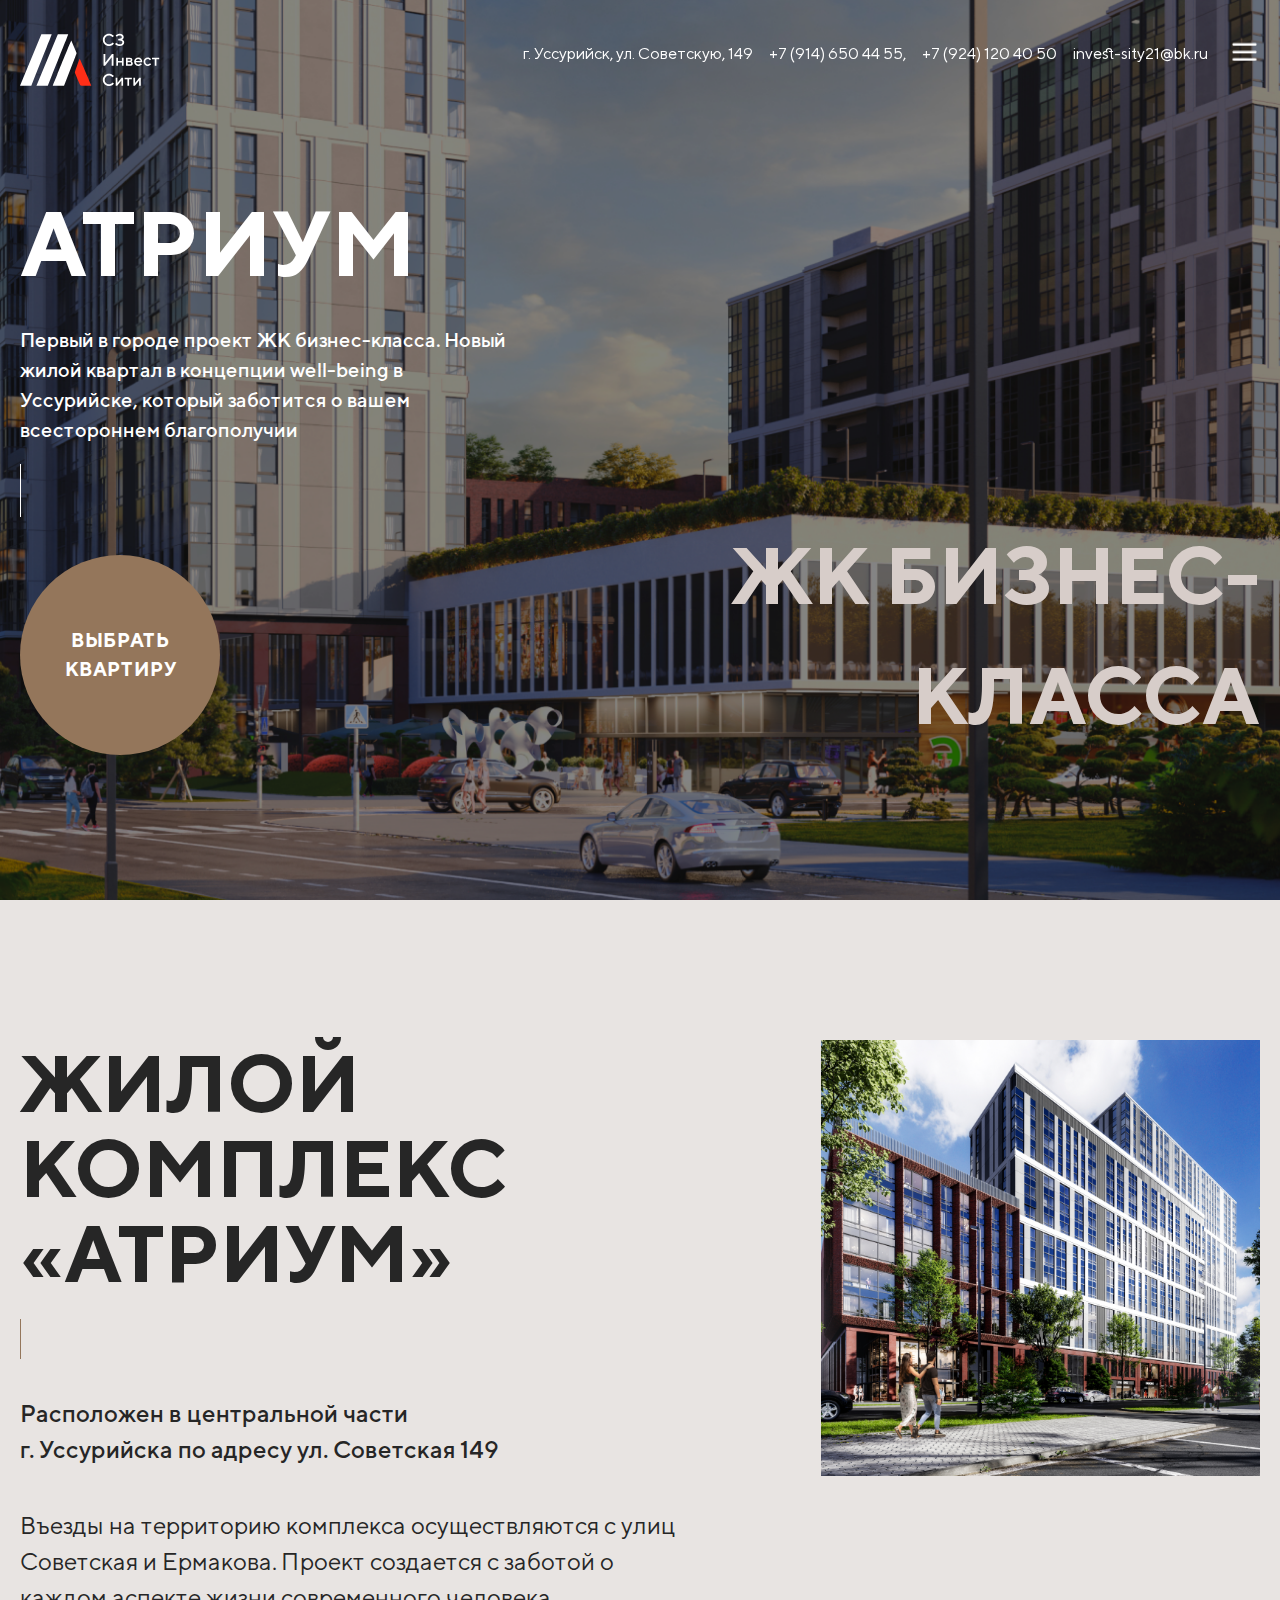
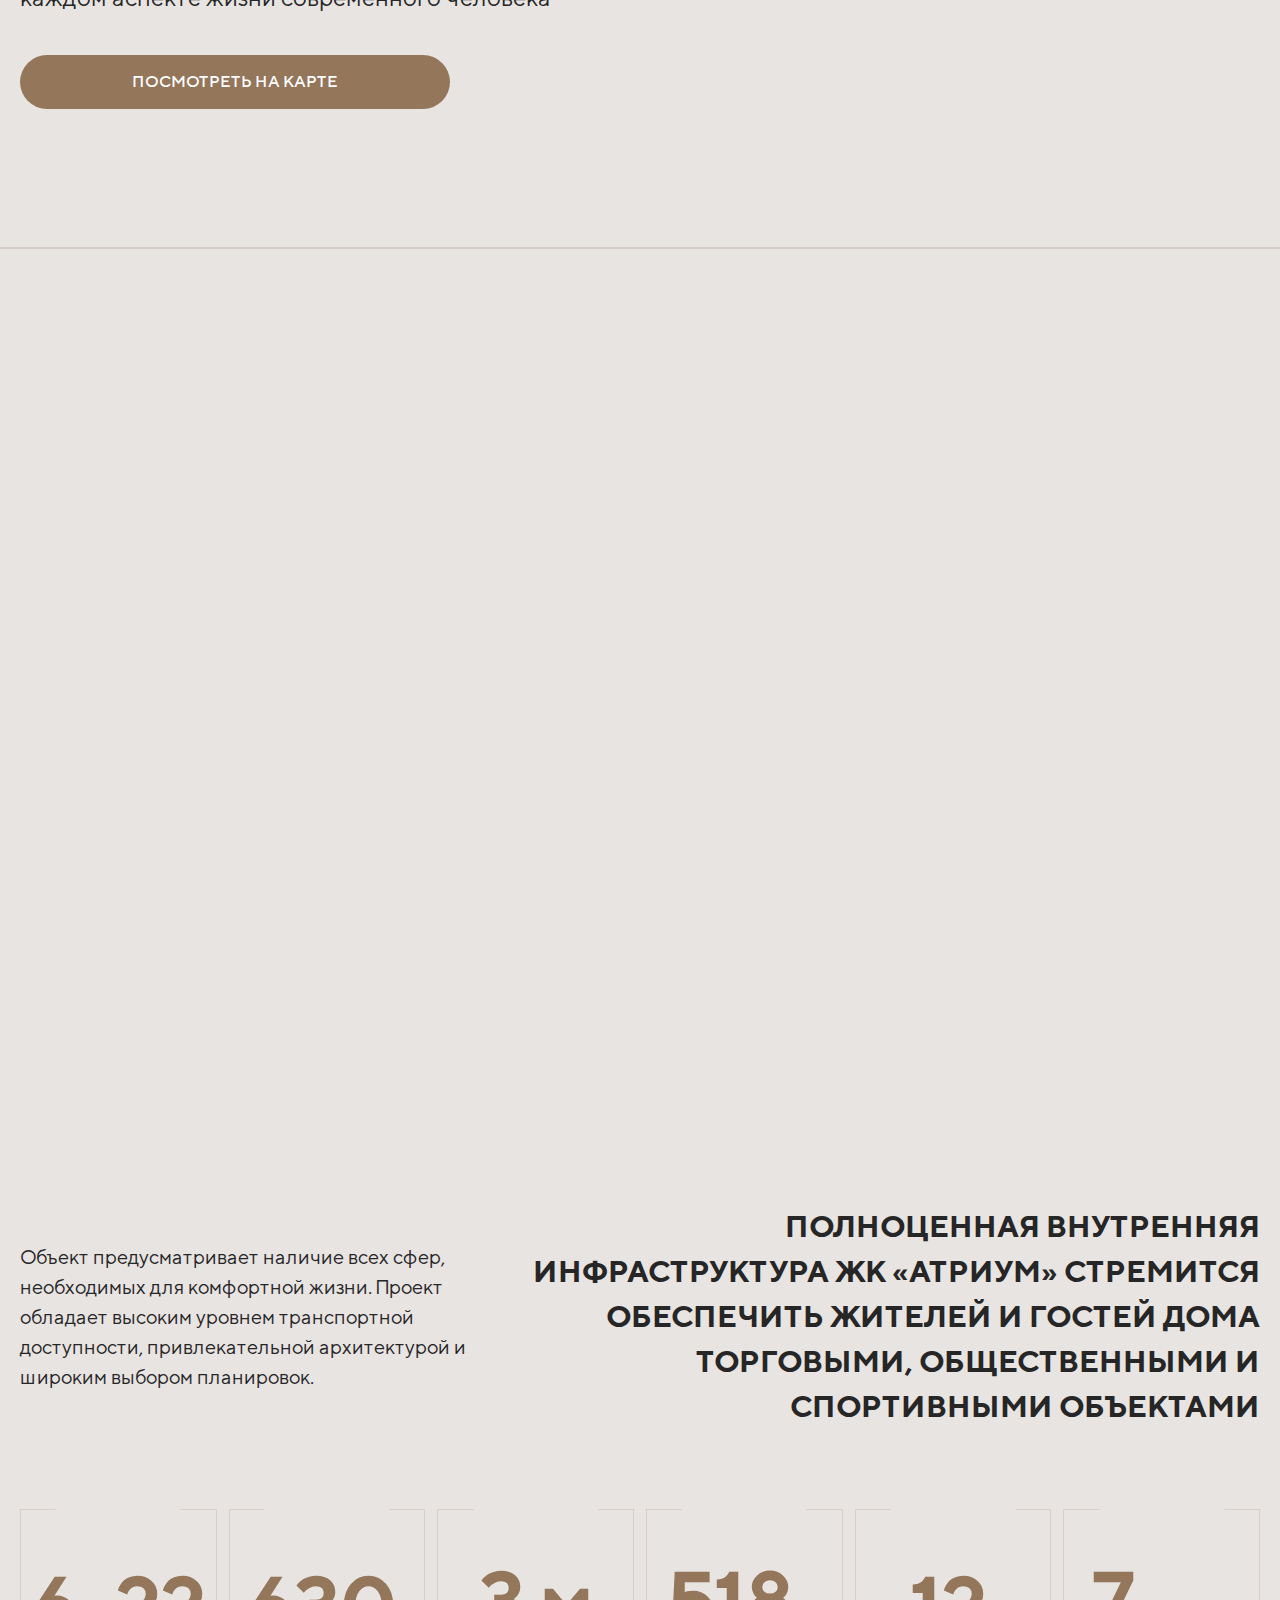
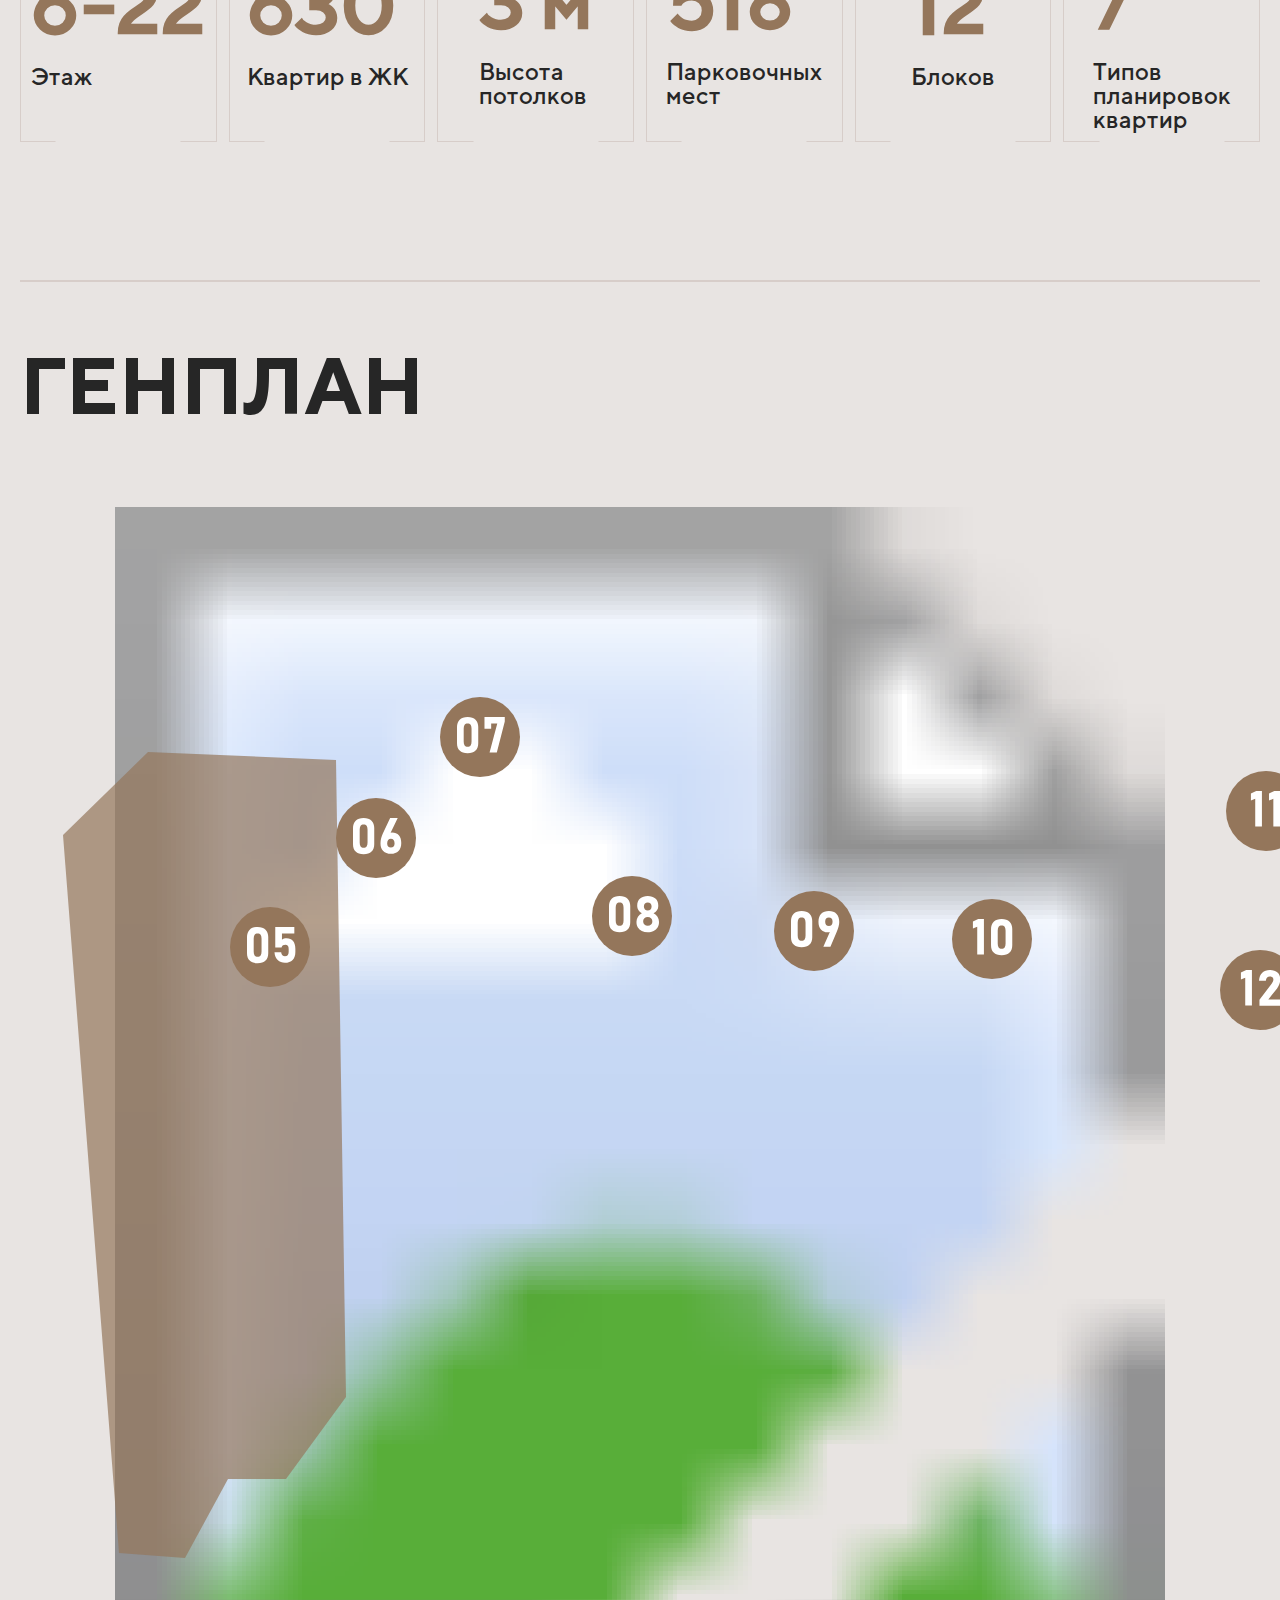
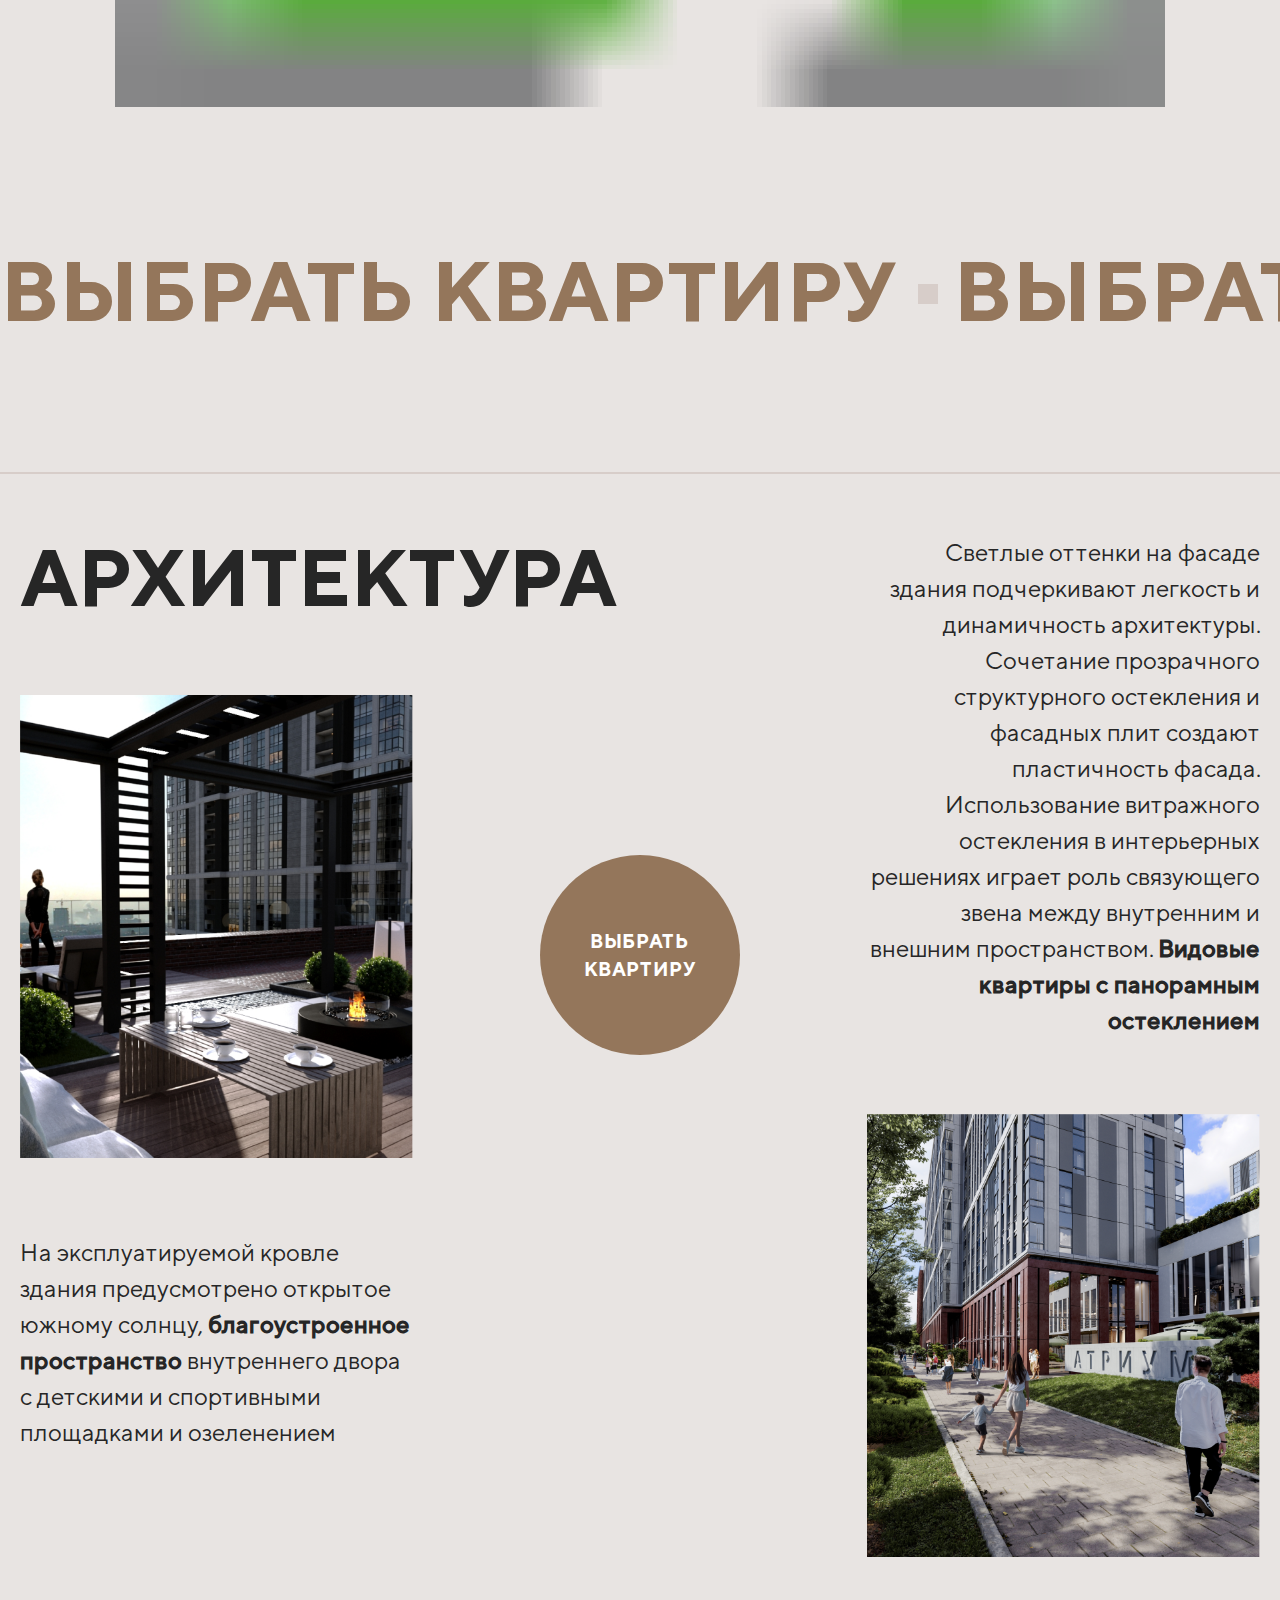
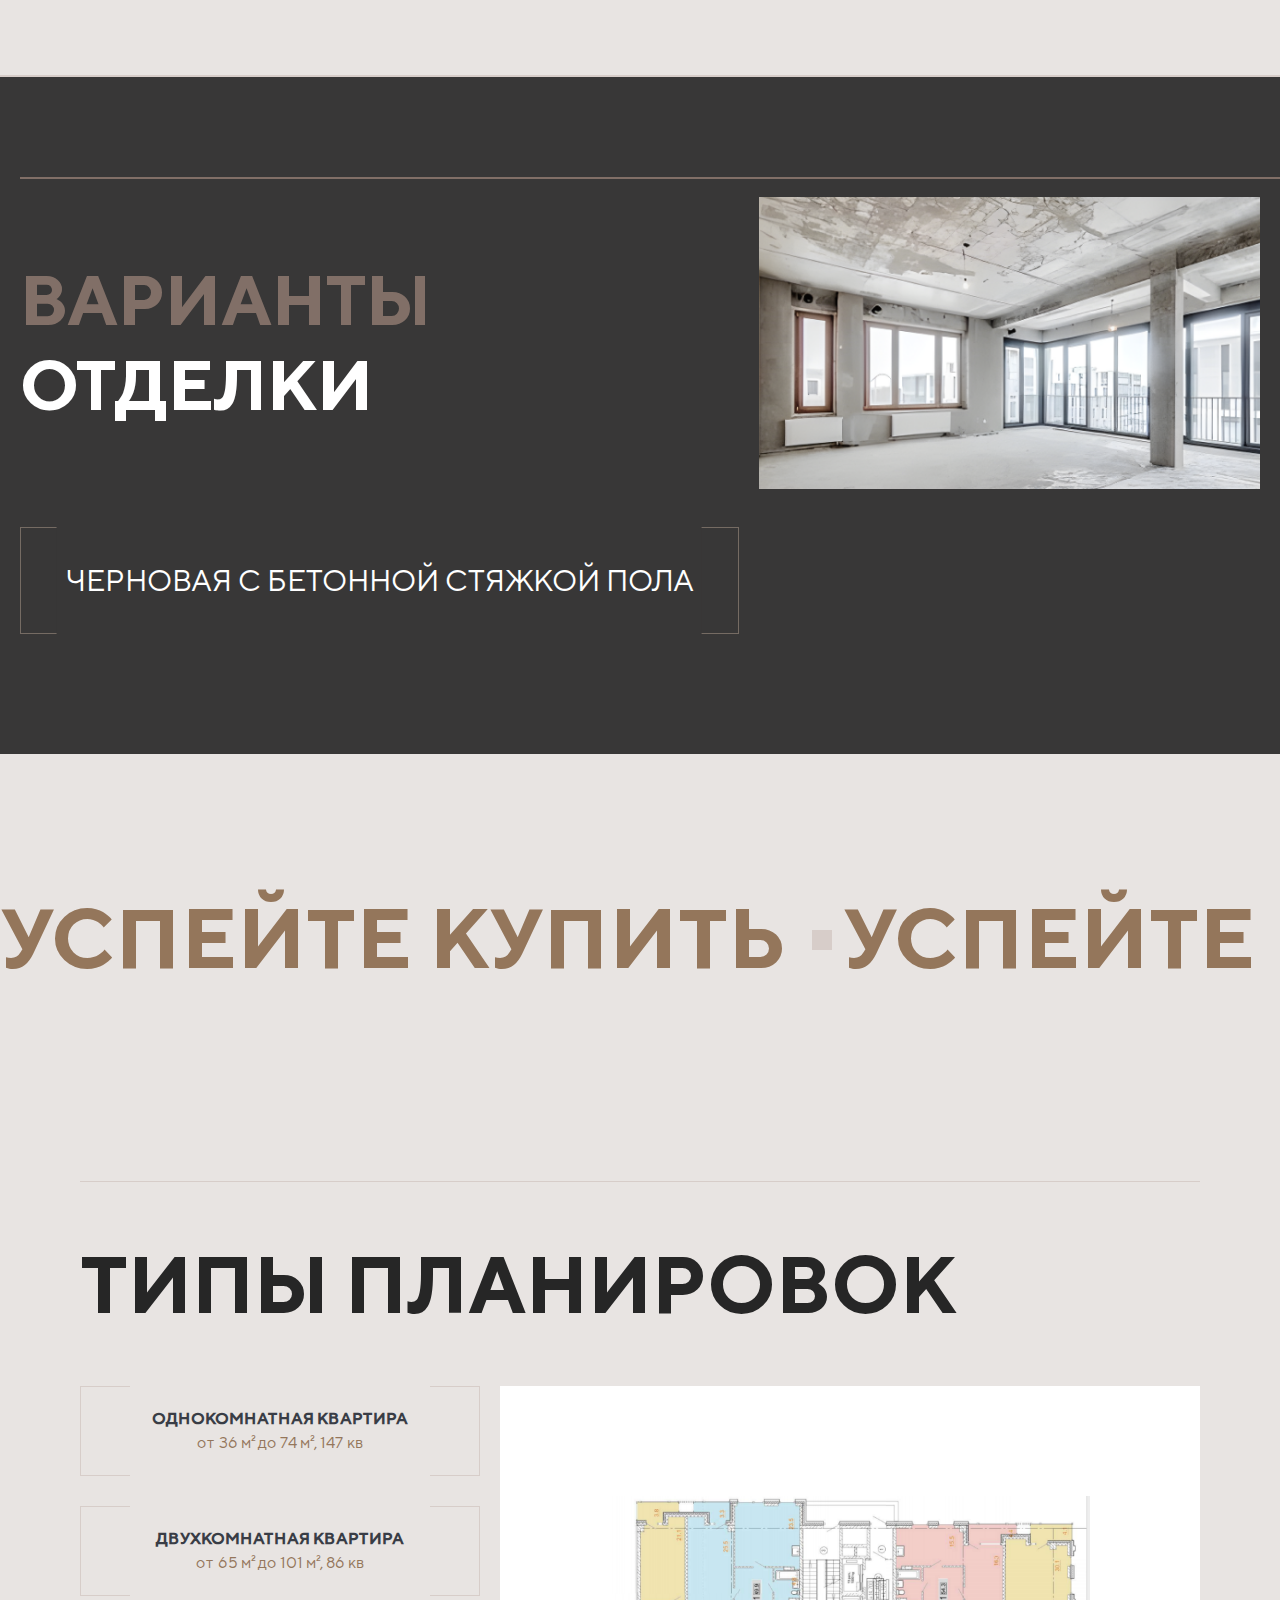
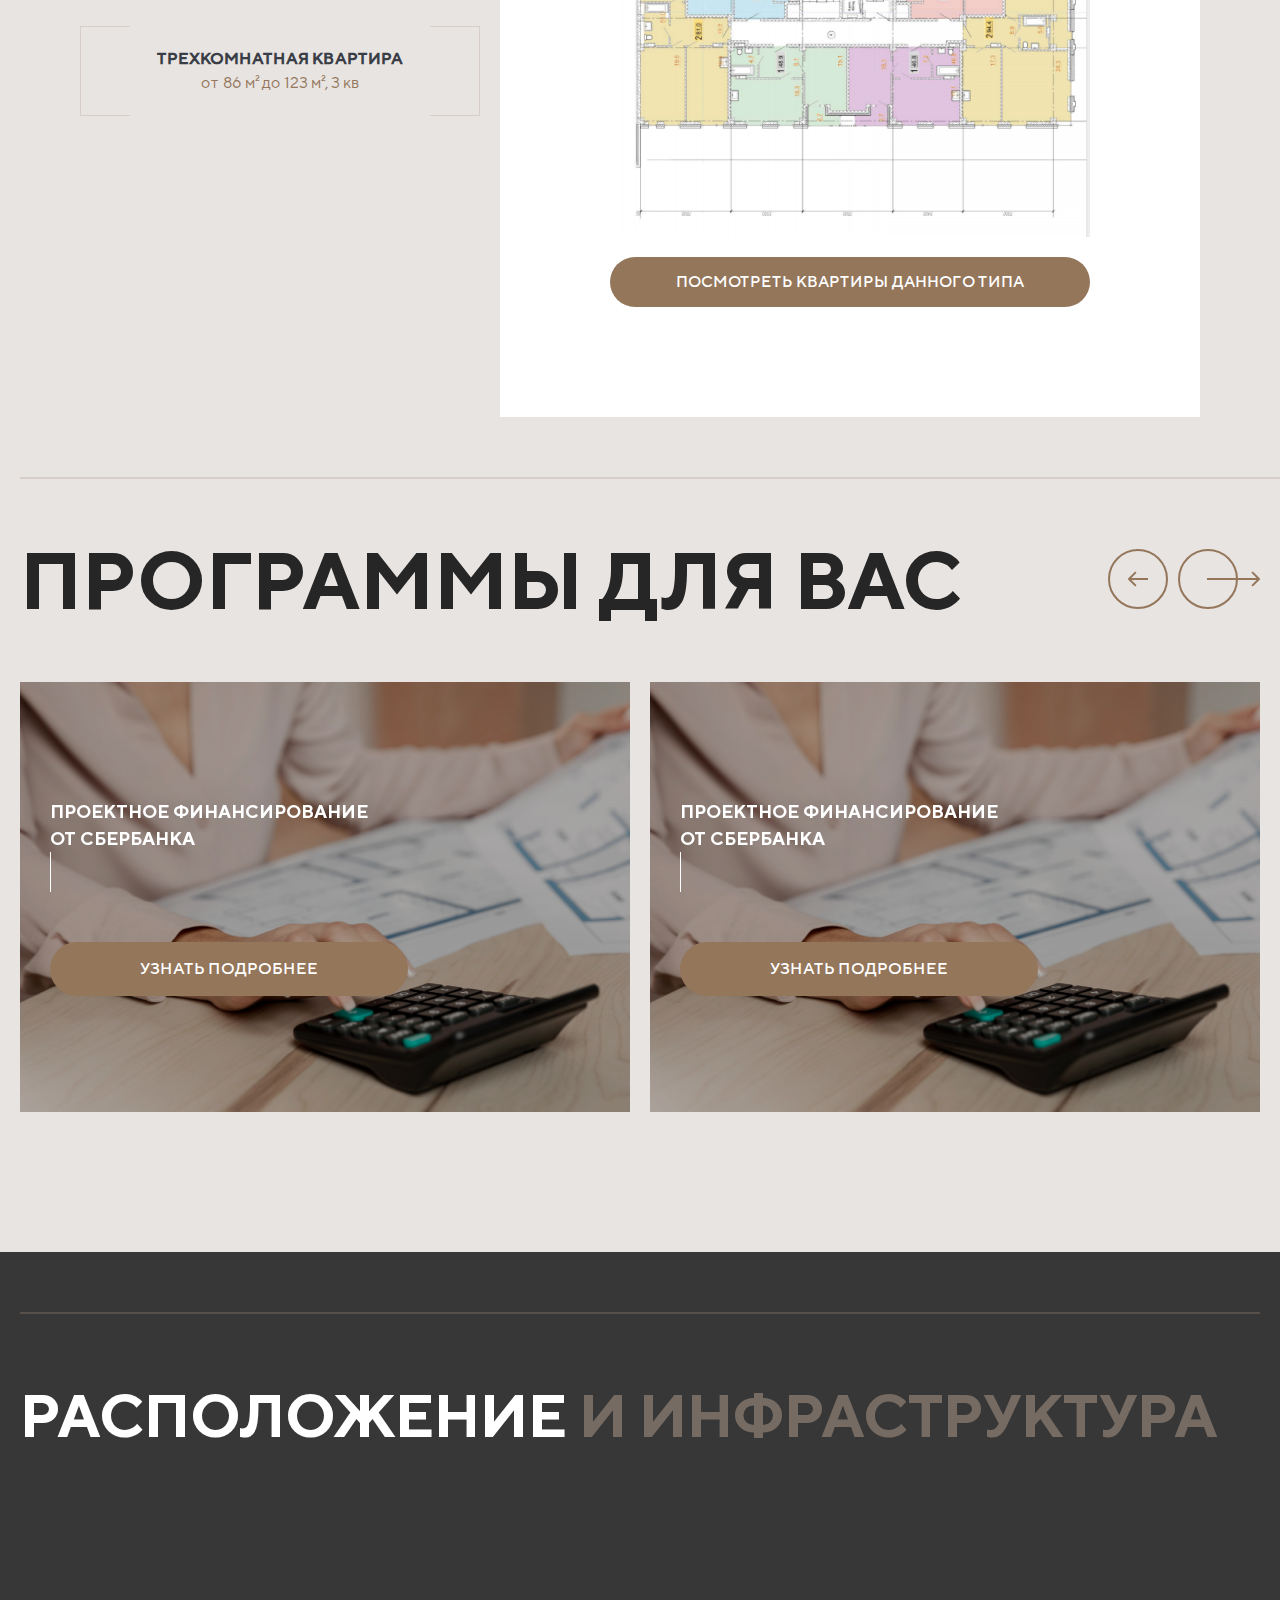
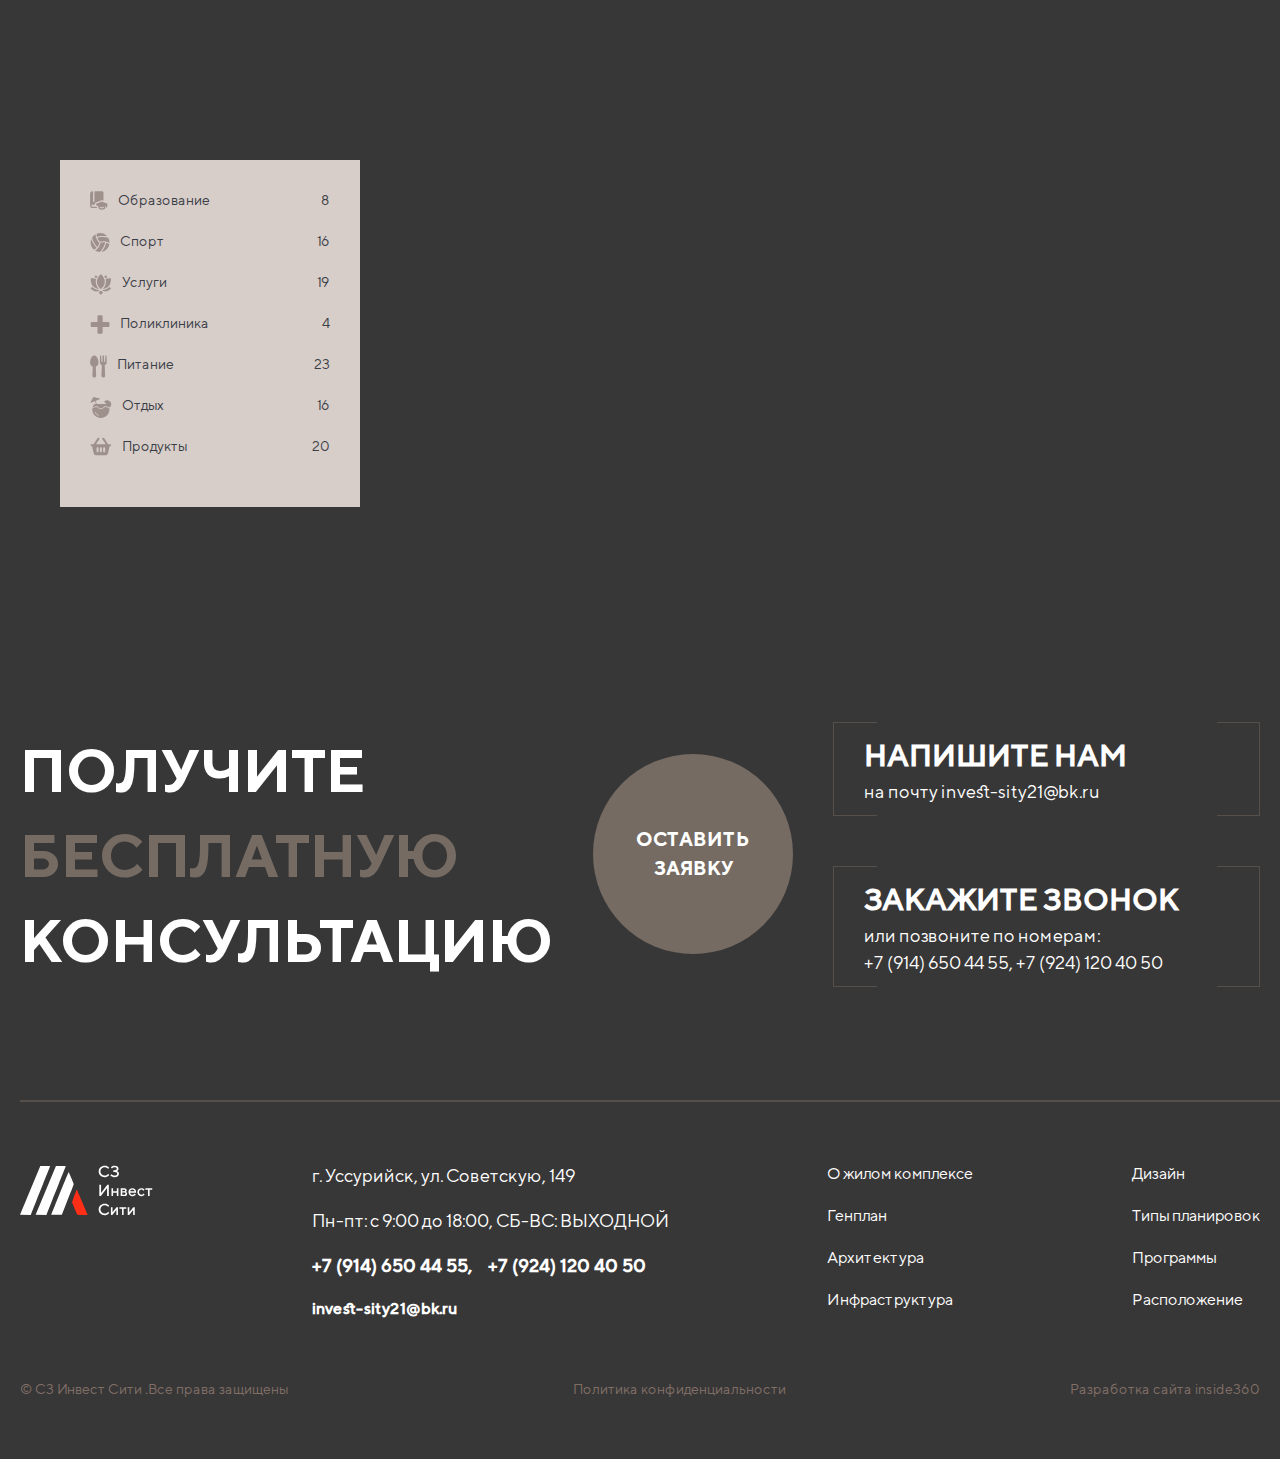
==== commit 6fbd2bc3: "feat: говногод с svg (нет)" ====
--- a/index.html
+++ b/index.html
@@ -264,8 +264,26 @@
                     <div class="relative flex justify-center">
                         <div class="svg__main__wrapper">
                             <svg class="" viewBox="0 0 1920 1200" height="1200">
+
+                                    <use href="#image_svg--main__svg" x="0" y="0"/>
+
+                                    <path  d="M 439 1046 l-56 -718 l85 -83 l188 8 l10 637 l-60 82 h-58 l-43 79 с10 20 10 40 10 50  z" fill="#94765B" opacity="0.7"/>
+                                    <rect x="120" width="100" height="100" rx="15" fill="#fff" />
+                                    <text></text>
+
+                                    <use class="use_hover" href="#g_05" x="550" y="400"/>
+                                    <use class="use_hover" href="#g_06" x="656" y="291"/>
+                                    <use class="use_hover" href="#g_07" x="760" y="190"/>
+                                    <use class="use_hover" href="#g_08" x="912" y="369"/>
+                                    <use class="use_hover" href="#g_09" x="1094" y="384"/>
+                                    <use class="use_hover" href="#g_10" x="1272" y="392"/>
+                                    <use class="use_hover" href="#g_11" x="1546" y="264"/>
+                                    <use class="use_hover" href="#g_12" x="1540" y="443"/>
+                                        
+                                       
+
                                 <defs>
-                                    <image id="image_svg--main__svg" href="./src/img/img/main__map.png" width="1920" height="1200">
+                                    <image id="image_svg--main__svg" href="./src/img/img/main__map.png" width="1920" height="1200"></image>
 
                                         <circle id="circle--main__svg" cx="40" cy="40" r="40" />
 
@@ -295,13 +313,13 @@
                                                                             
 
                                         <g id="g_05" class="main">
-                                            <use href="#circle--main__svg" x="0" y="0" fill="#94765B"/>
+                                            <use class="use" href="#circle--main__svg" x="0" y="0" fill="#94765B"/>
                                             <use href="#num_0" x="17" y="20" fill="#ffffff"/>
                                             <use href="#num_5" x="44.4854" y="20" fill="#ffffff"/>
                                         </g>
 
                                         <g id="g_06" class="main">
-                                            <use href="#circle--main__svg" x="0" y="0" fill="#94765B"/>
+                                            <use class="use" href="#circle--main__svg" x="0" y="0" fill="#94765B"/>
                                             <use href="#num_0" x="17" y="20" fill="#ffffff"/>
                                             <use href="#num_6" x="44.4854" y="20" fill="#ffffff"/>
                                         </g>
@@ -309,59 +327,46 @@
 
 
                                         <g id="g_07" class="main">
-                                            <use href="#circle--main__svg" x="0" y="0" fill="#94765B"/>
+                                            <use class="use" href="#circle--main__svg" x="0" y="0" fill="#94765B"/>
                                             <use href="#num_0" x="17" y="20" fill="#ffffff"/>
                                             <use href="#num_7" x="44.4854" y="20" fill="#ffffff"/>
                                         </g>
 
 
                                         <g id="g_08" class="main">
-                                            <use href="#circle--main__svg" x="0" y="0" fill="#94765B"/>
+                                            <use class="use" href="#circle--main__svg" x="0" y="0" fill="#94765B"/>
                                             <use href="#num_0" x="17" y="20" fill="#ffffff"/>
                                             <use href="#num_8" x="44.4854" y="20" fill="#ffffff"/>   
                                         </g>
 
                                         <g id="g_09" class="main">
-                                            <use href="#circle--main__svg" x="0" y="0" fill="#94765B"/>
+                                            <use class="use" href="#circle--main__svg" x="0" y="0" fill="#94765B"/>
                                             <use href="#num_0" x="17" y="20" fill="#ffffff"/>
                                             <use href="#num_9" x="44.4854" y="20" fill="#ffffff"/>
                                         </g>
                                         
                                         <g id="g_10" class="main">
-                                            <use href="#circle--main__svg" x="0" y="0" fill="#94765B"/>
+                                            <use class="use" href="#circle--main__svg" x="0" y="0" fill="#94765B"/>
                                             <use href="#num_1" x="20.9102" y="20" fill="#ffffff"/>
                                             <use href="#num_0" x="39.0254" y="20" fill="#ffffff"/>
                                         </g>
 
                                         <g id="g_11" class="main">
-                                            <use href="#circle--main__svg" x="0" y="0" fill="#94765B"/>
+                                            <use class="use" href="#circle--main__svg" x="0" y="0" fill="#94765B"/>
                                             <use href="#num_1" x="24.9102" y="20" fill="#ffffff"/>
                                             <use href="#num_1" x="43.0254" y="20" fill="#ffffff"/>    
                                         </g>
 
 
                                         <g id="g_12" class="main">
-                                            <use href="#circle--main__svg" x="0" y="0" fill="#94765B"/>
+                                            <use class="use" href="#circle--main__svg" x="0" y="0" fill="#94765B"/>
                                             <use href="#num_1" x="20.9102" y="20" fill="#ffffff"/>
                                             <use href="#num_2" x="39.0254" y="20" fill="#ffffff"/>    
                                         </g>
 
-                                    </defs>
-                                    
-                                    <use href="#image_svg--main__svg" x="0" y="0"/>
-
-                                    <use href="#g_05" x="550" y="400"/>
-                                    <use href="#g_06" x="656" y="291"/>
-                                    <use href="#g_07" x="760" y="190"/>
-                                    <use href="#g_08" x="912" y="369"/>
-                                    <use href="#g_09" x="1094" y="384"/>
-                                    <use href="#g_10" x="1272" y="392"/>
-                                    <use href="#g_11" x="1546" y="264"/>
-                                    <use href="#g_12" x="1540" y="443"/>
-                                    
-                                <path  d="M 439 1046 l-56 -718 l85 -83 l188 8 l10 637 l-60 82 h-58 l-43 79 с10 20 10 40 10 50  z" fill="#94765B" opacity="0.7"/>
-                                <rect x="120" width="100" height="100" rx="15" fill="#fff" />
-                                <text></text>
+                                        
+                                </defs>
+                                       
                             </svg>
                         </div>
 
--- a/css/main.css
+++ b/css/main.css
@@ -2696,6 +2696,32 @@
   width: 1920px;
 }
 
+.use_hover ~ defs g use {
+  transition: fill .5s ease-in-out;
+}
+
+.use_hover[href='#g_05']:hover ~ defs g#g_05 use,
+.use_hover[href='#g_06']:hover ~ defs g#g_06 use,
+.use_hover[href='#g_07']:hover ~ defs g#g_07 use,
+.use_hover[href='#g_08']:hover ~ defs g#g_08 use,
+.use_hover[href='#g_09']:hover ~ defs g#g_09 use,
+.use_hover[href='#g_10']:hover ~ defs g#g_10 use,
+.use_hover[href='#g_11']:hover ~ defs g#g_11 use,
+.use_hover[href='#g_12']:hover ~ defs g#g_12 use {
+  fill: var(--brown-light);
+}
+
+.use_hover[href='#g_05']:hover ~ defs g#g_05 use.use,
+.use_hover[href='#g_06']:hover ~ defs g#g_06 use.use,
+.use_hover[href='#g_07']:hover ~ defs g#g_07 use.use,
+.use_hover[href='#g_08']:hover ~ defs g#g_08 use.use,
+.use_hover[href='#g_09']:hover ~ defs g#g_09 use.use,
+.use_hover[href='#g_10']:hover ~ defs g#g_10 use.use,
+.use_hover[href='#g_11']:hover ~ defs g#g_11 use.use,
+.use_hover[href='#g_12']:hover ~ defs g#g_12 use.use {
+  fill: var(--biege);
+}
+
 .svg__main__wrapper svg g.main-g {
   transition: all .5s ease-in-out;
 }
